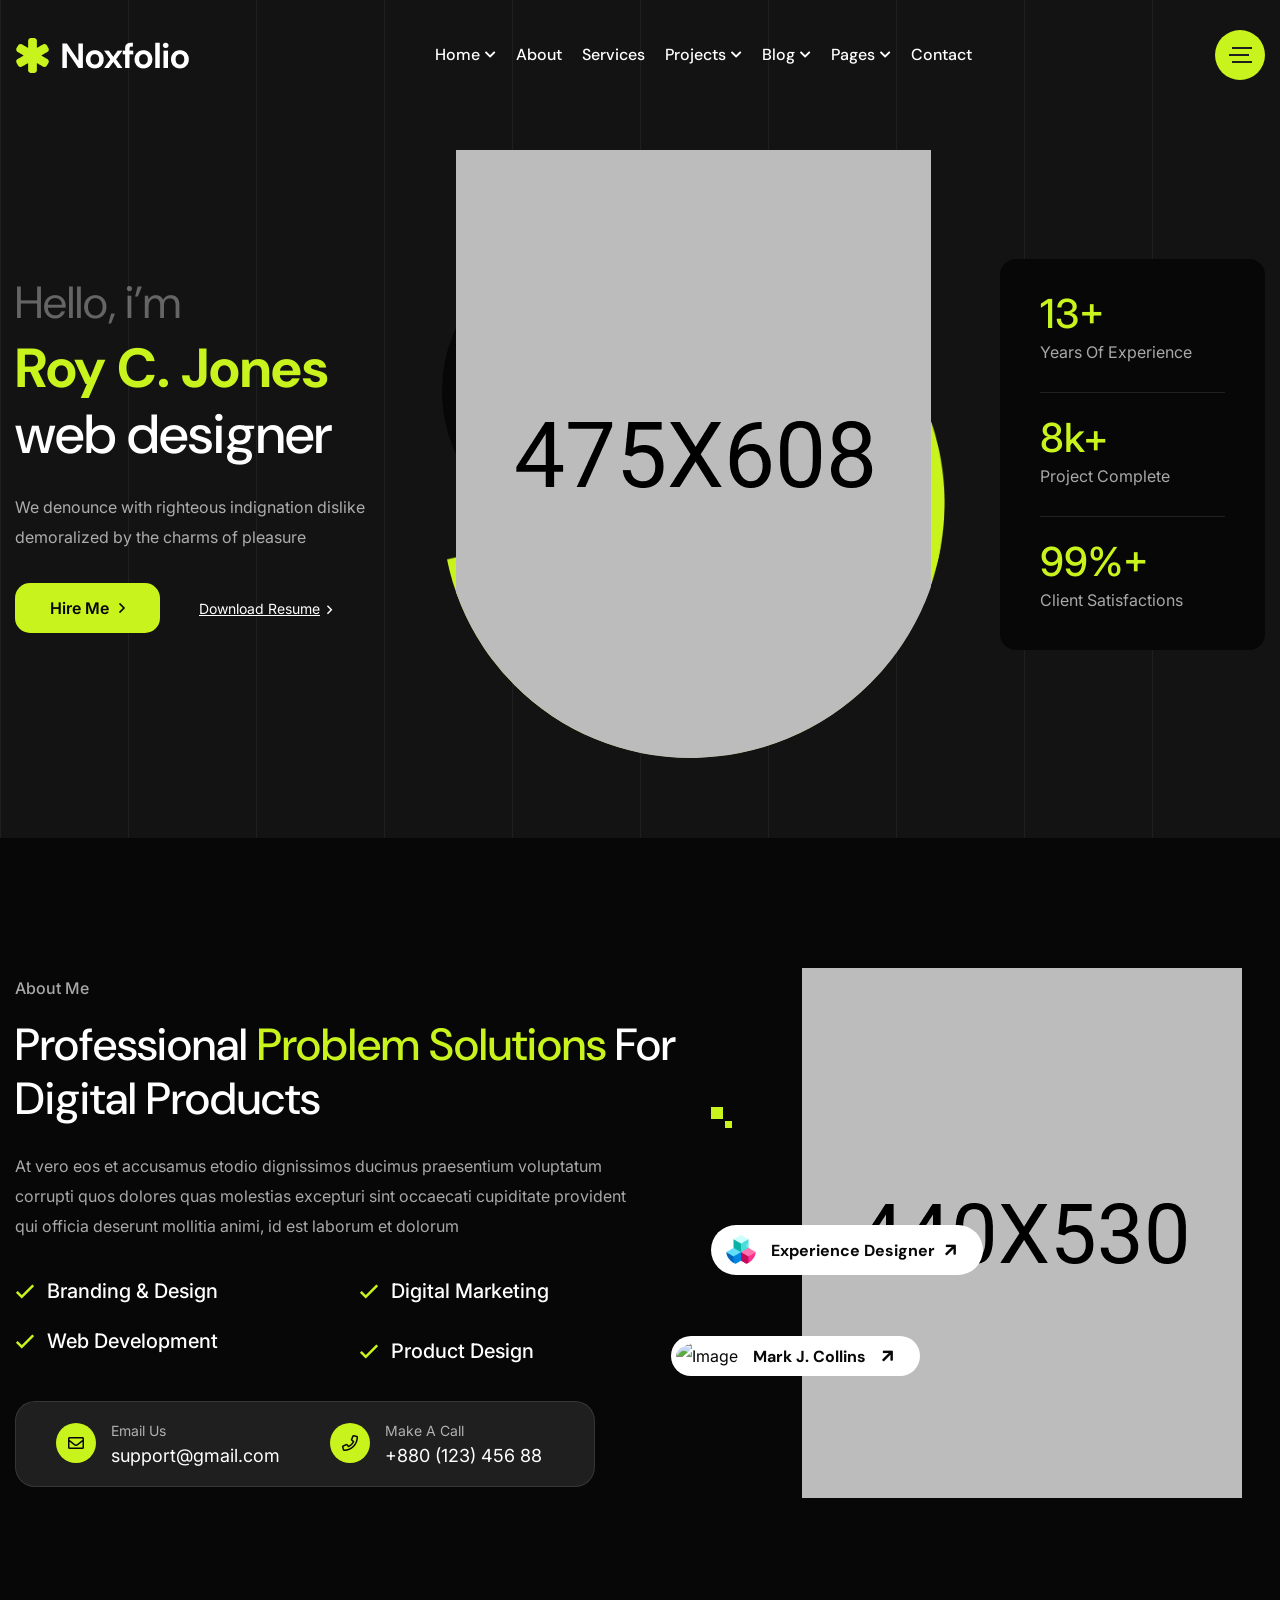
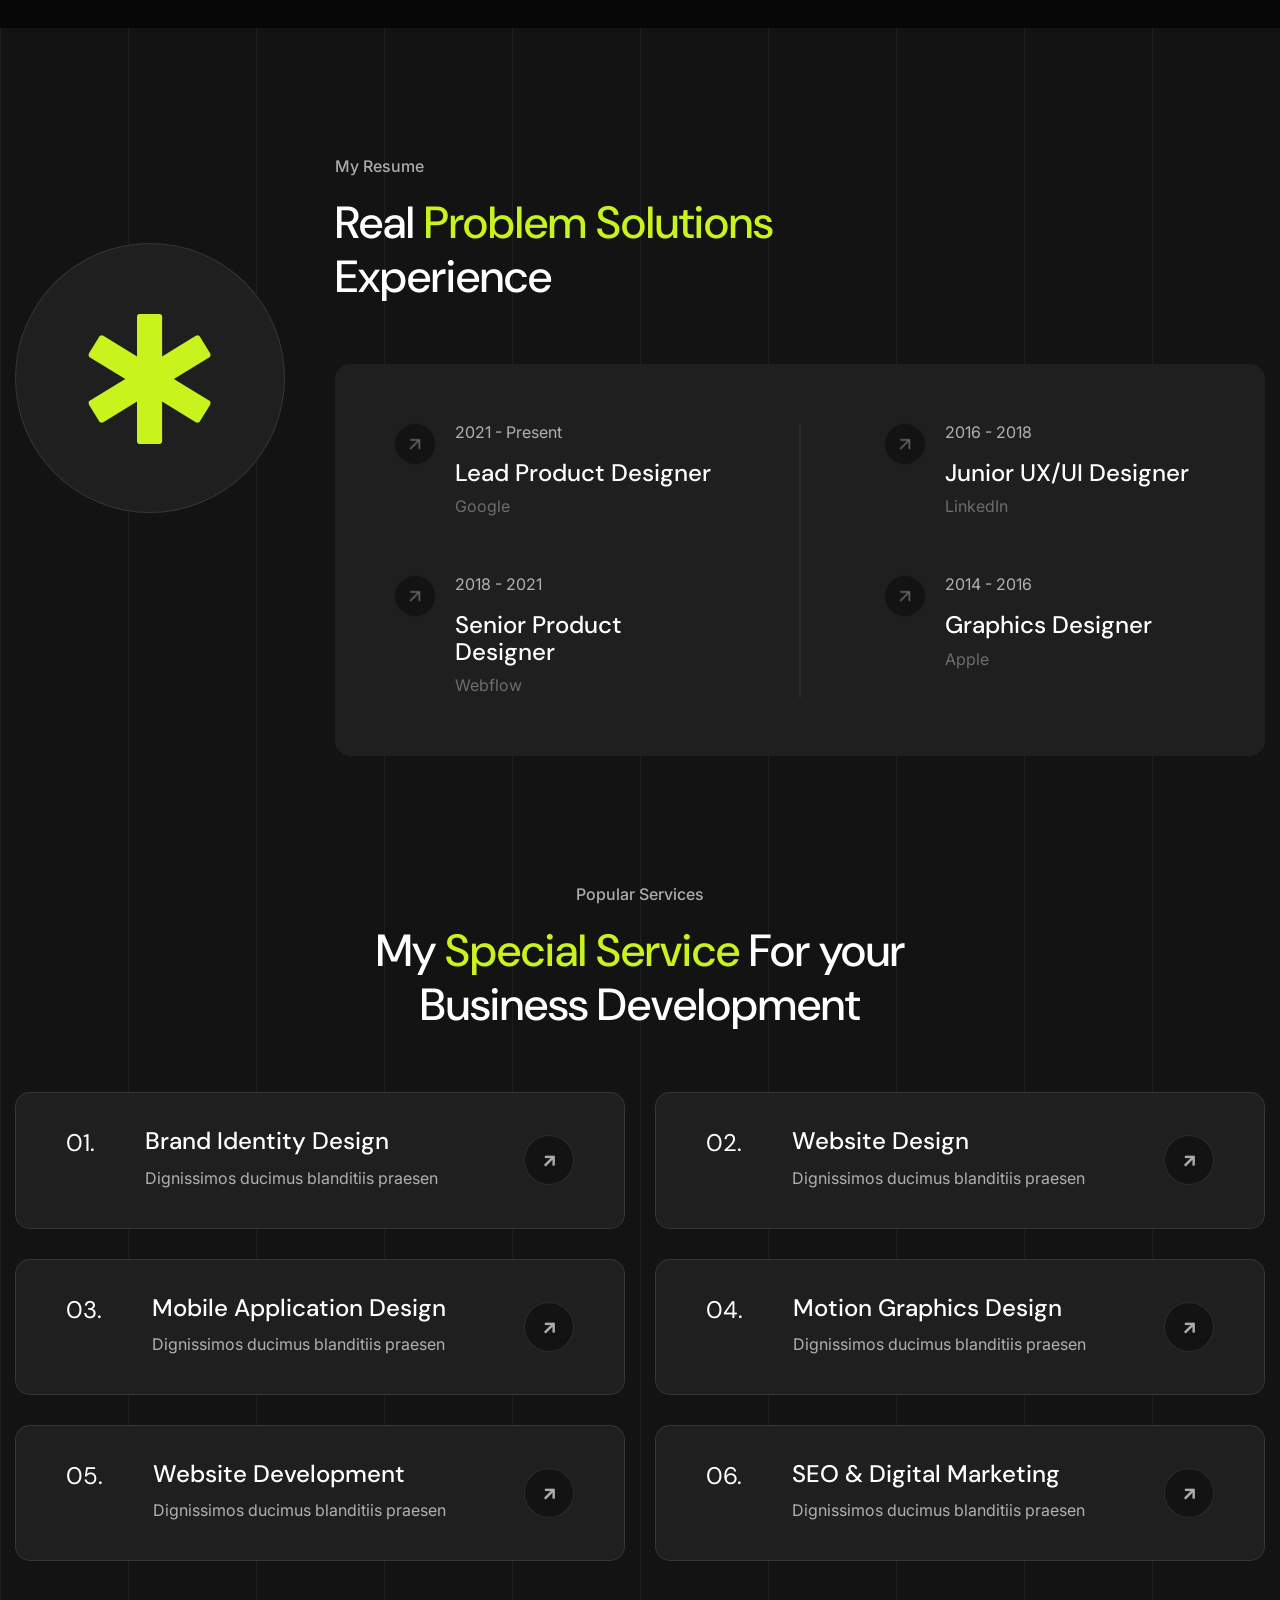
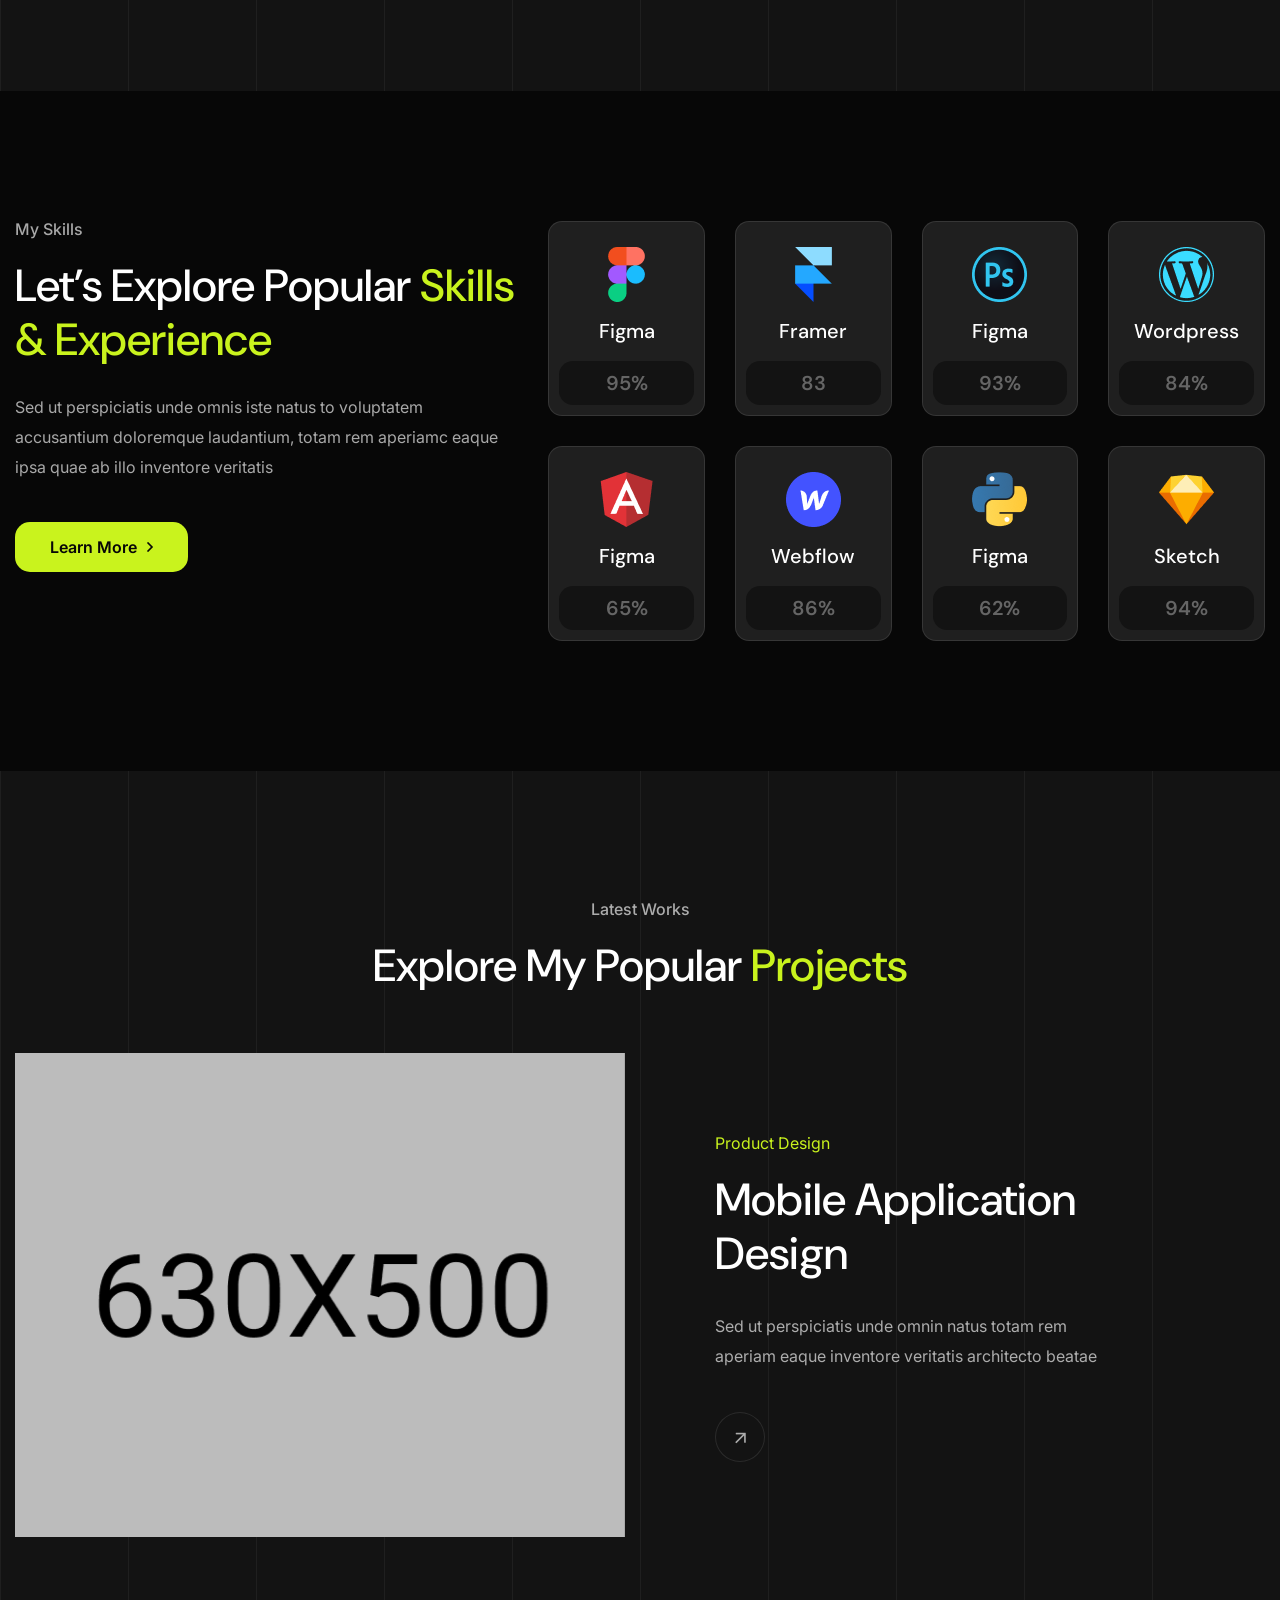
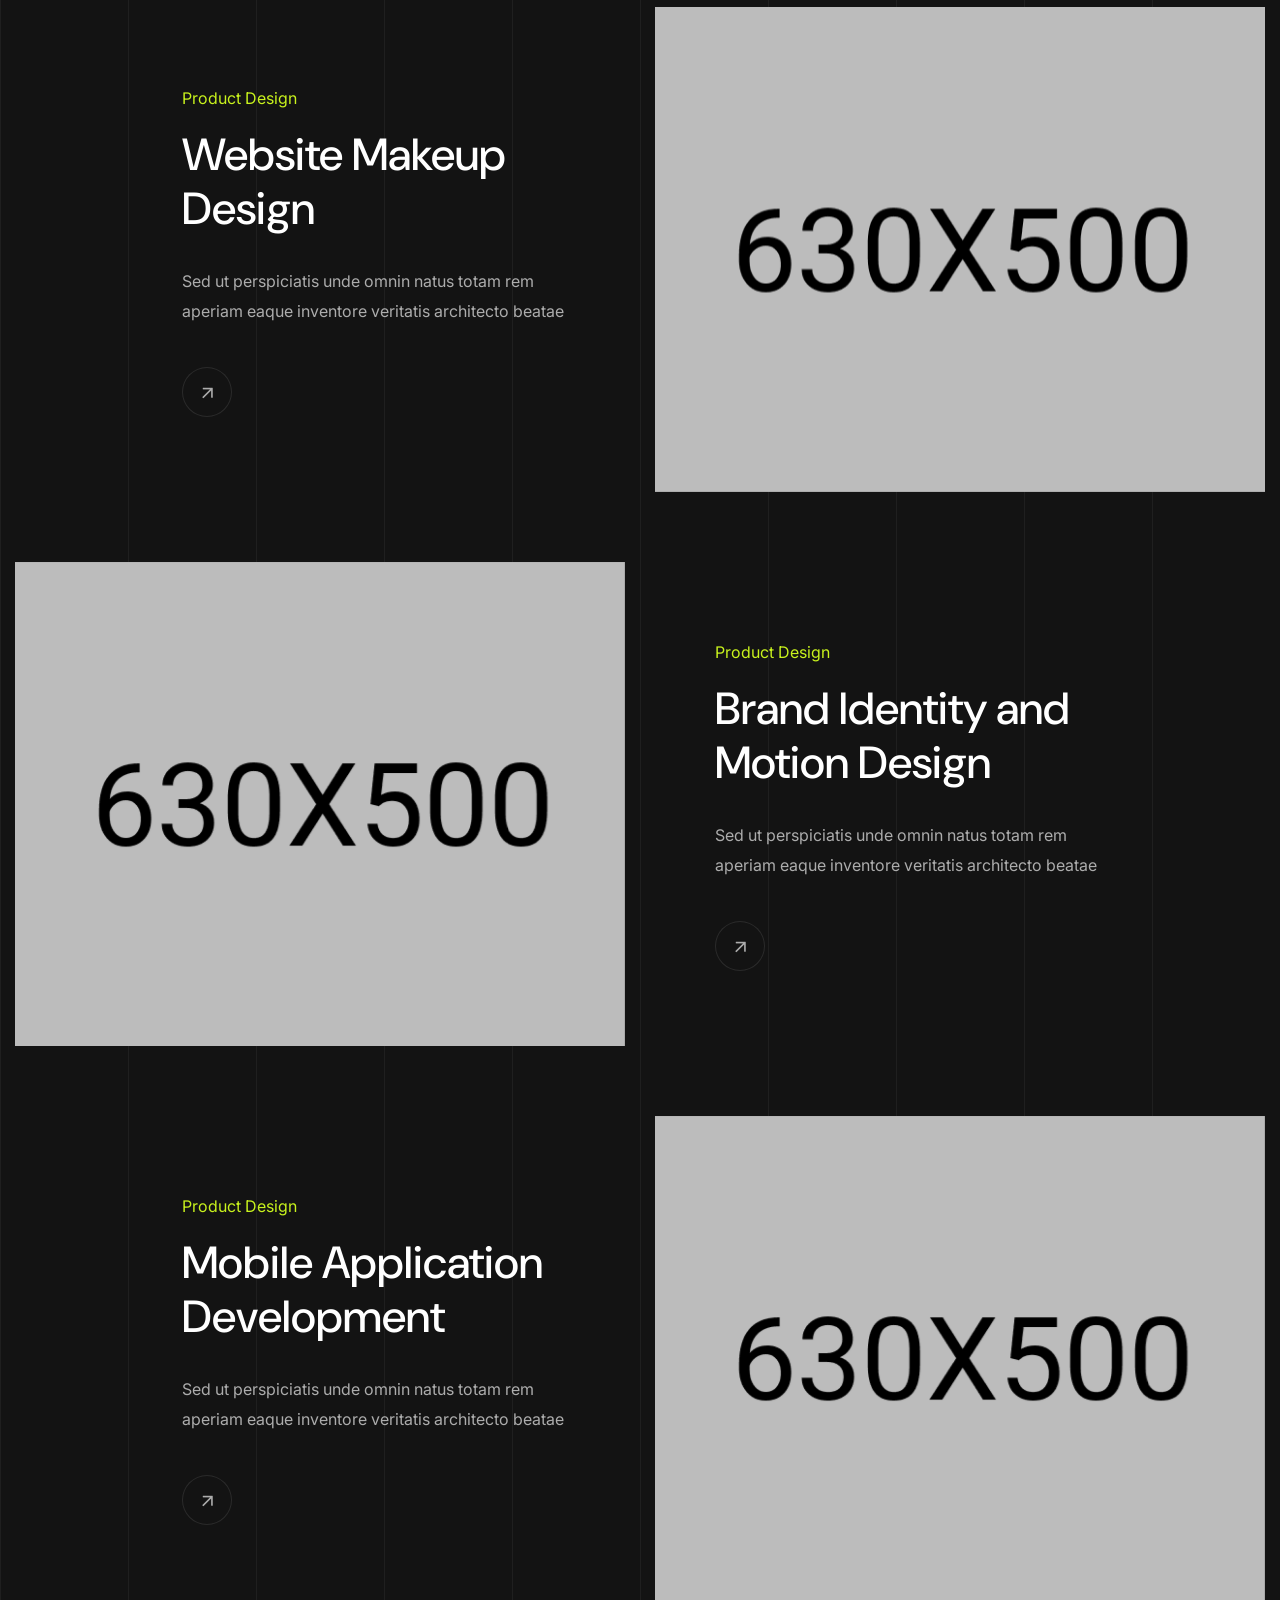
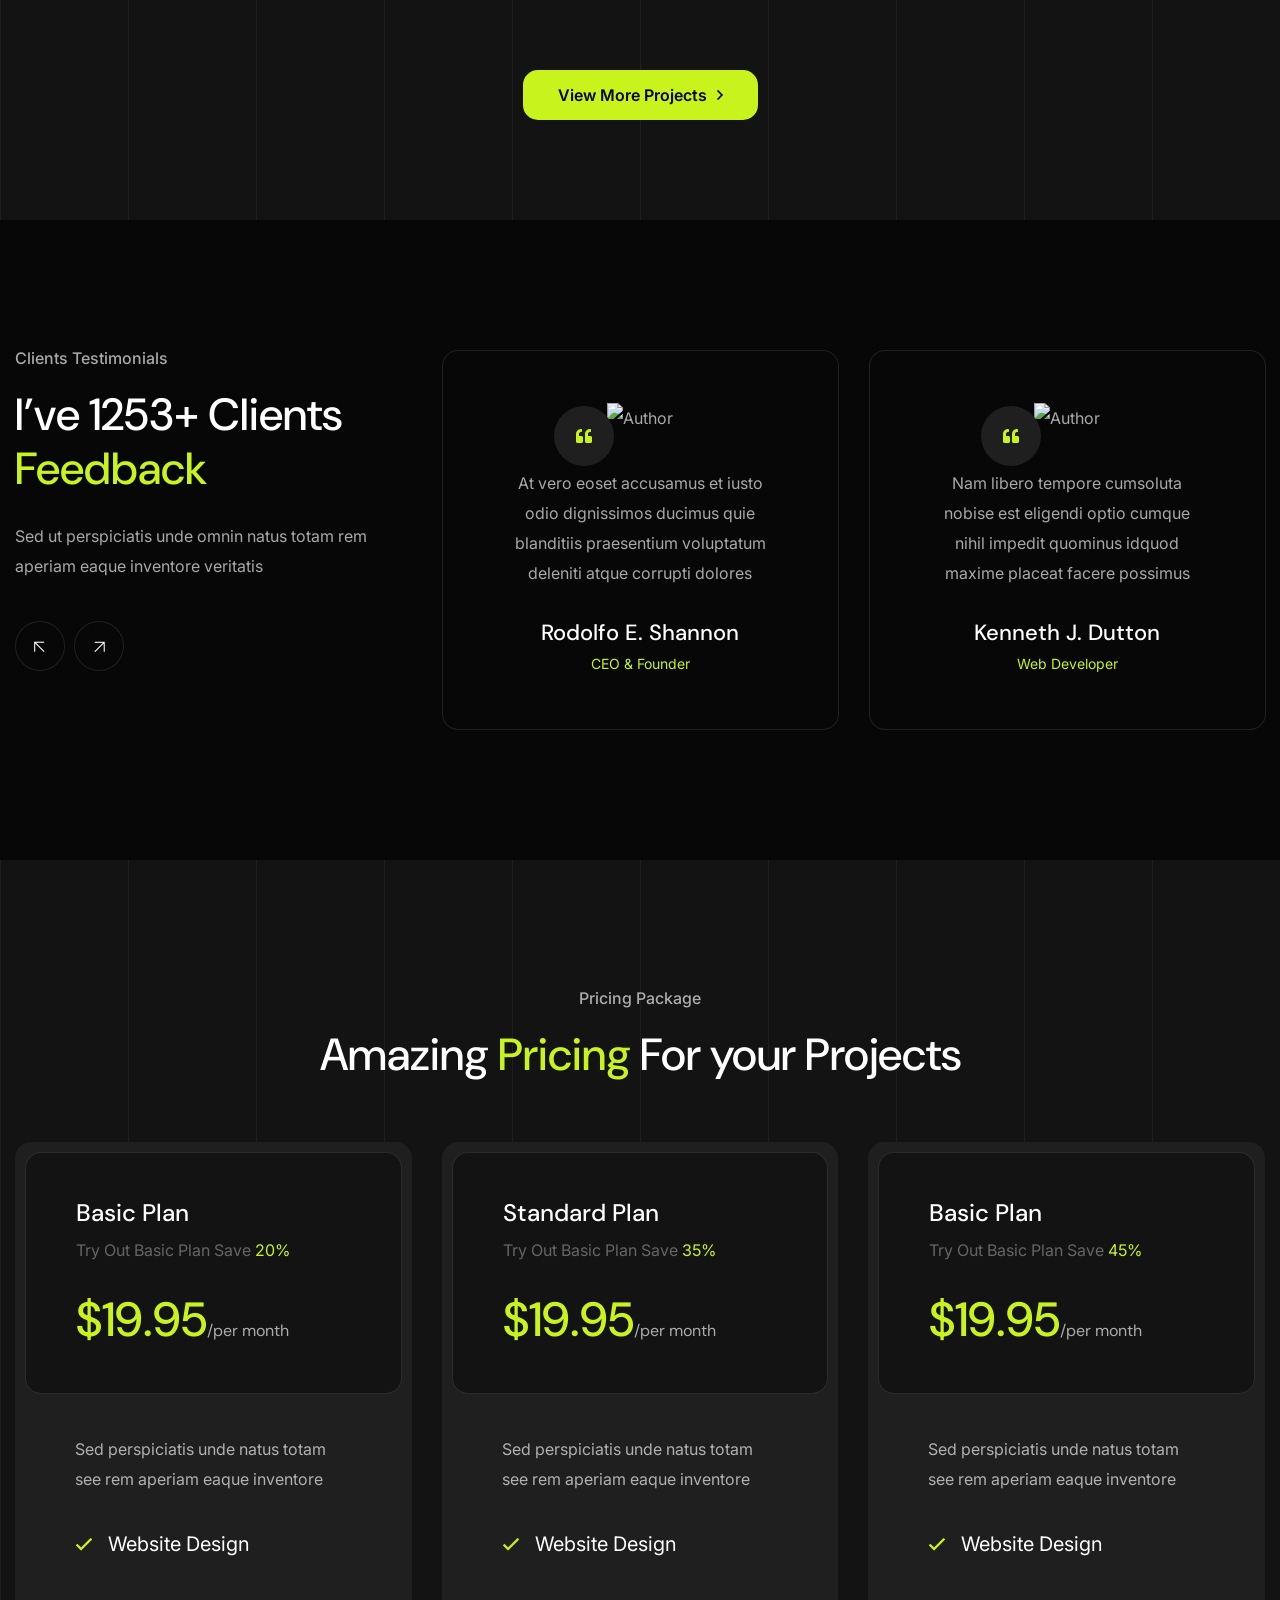
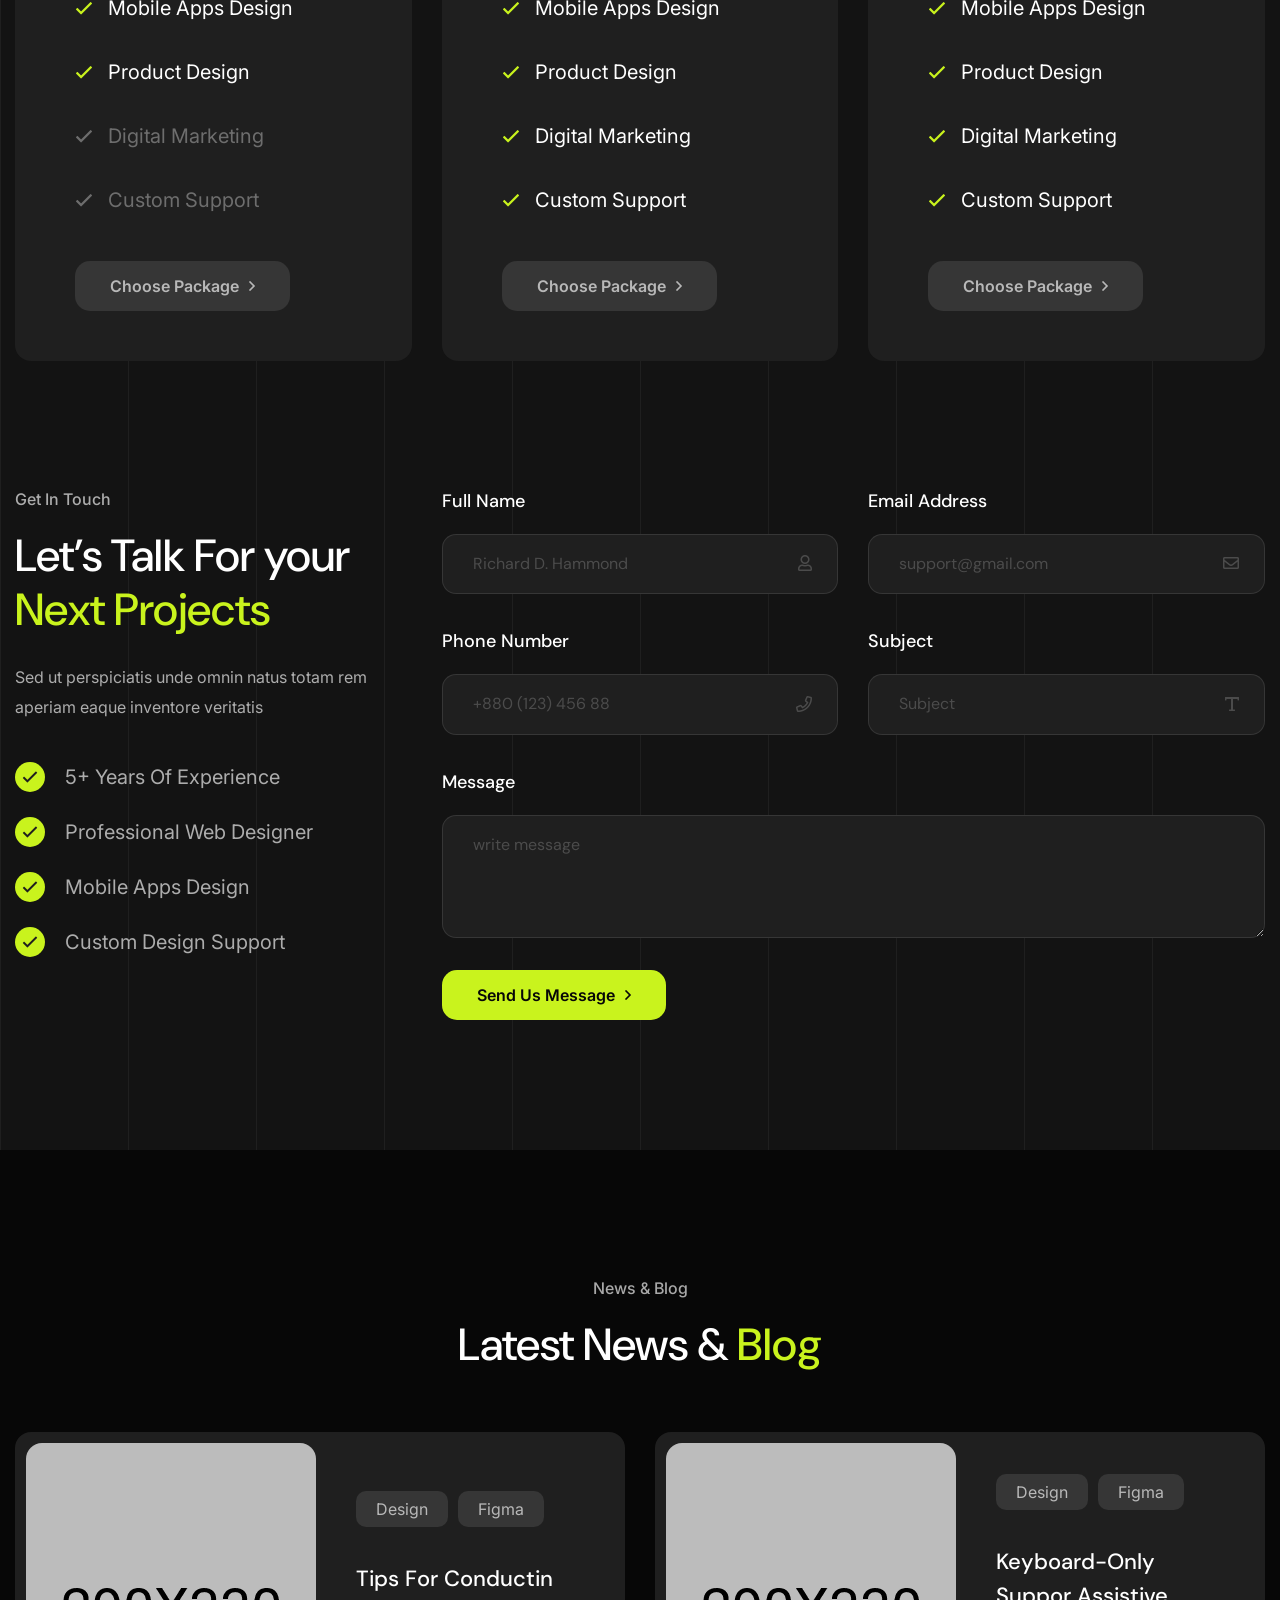
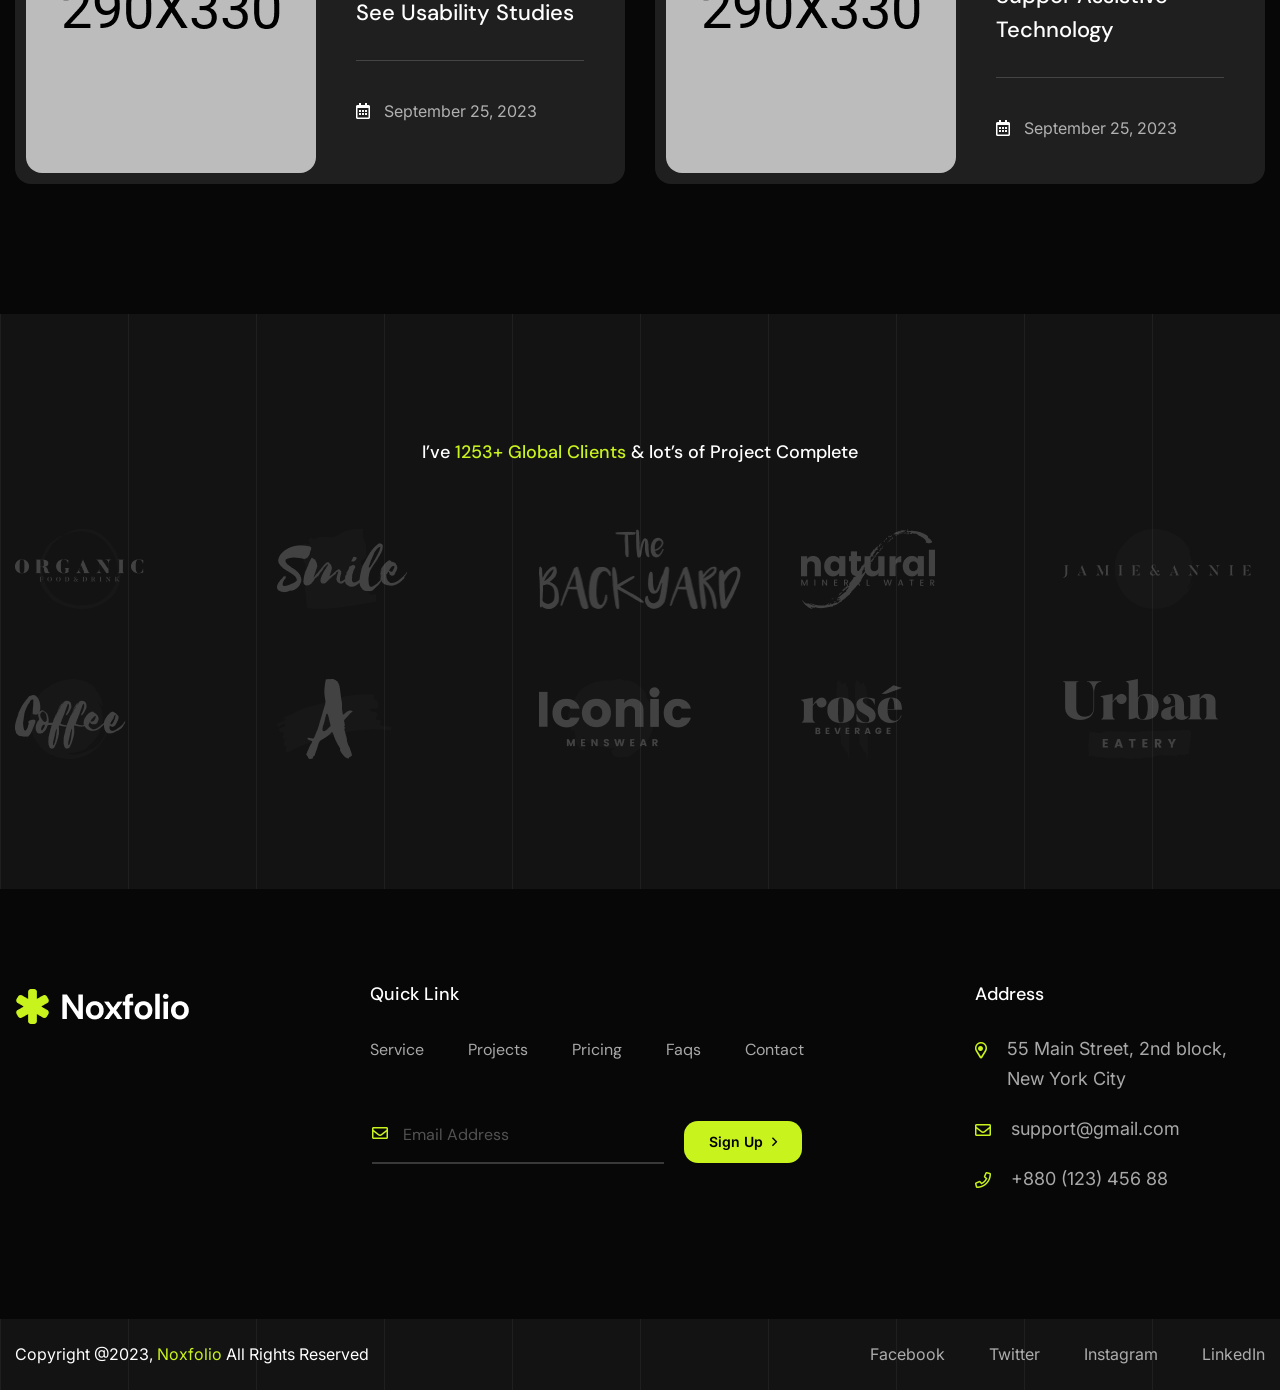
==== index.html @ fc3bed1d "first commit." ====
<!DOCTYPE html>
<html lang="zxx">
<head>
    <!-- Required meta tags -->
    <meta charset="utf-8">
    <meta name="description" content="">
    <meta http-equiv="X-UA-Compatible" content="IE=edge">
    <meta name="viewport" content="width=device-width, initial-scale=1, shrink-to-fit=no">

    <!-- Title -->
    <title>Noxfolio - Personal Portfolio Resume HTML Template || Home</title>
    <!-- Favicon Icon -->
    <link rel="shortcut icon" href="assets/images/favicon.png" type="image/x-icon">
    
    <!-- Flaticon -->
    <link rel="stylesheet" href="assets/css/flaticon.min.css">
    <!-- Font Awesome -->
    <link rel="stylesheet" href="assets/css/fontawesome-5.14.0.min.css">
    <!-- Bootstrap -->
    <link rel="stylesheet" href="assets/css/bootstrap.min.css">
    <!-- Magnific Popup -->
    <link rel="stylesheet" href="assets/css/magnific-popup.min.css">
    <!-- Nice Select -->
    <link rel="stylesheet" href="assets/css/nice-select.min.css">
    <!-- Animate -->
    <link rel="stylesheet" href="assets/css/animate.min.css">
    <!-- Slick -->
    <link rel="stylesheet" href="assets/css/slick.min.css">
    <!-- Main Style -->
    <link rel="stylesheet" href="assets/css/style.css">
    
</head>
<body class="home-one">
    <div class="page-wrapper">

        <!-- Preloader -->
        <div class="preloader"></div>

        <!-- main header -->
        <header class="main-header menu-absolute">
            <!--Header-Upper-->
            <div class="header-upper">
                <div class="container container-1620 clearfix">

                    <div class="header-inner rel d-flex align-items-center">
                        <div class="logo-outer">
                            <div class="logo"><a href="index.html"><img src="assets/images/logos/logo.png" alt="Logo" title="Logo"></a></div>
                        </div>

                        <div class="nav-outer clearfix mx-auto">
                            <!-- Main Menu -->
                            <nav class="main-menu navbar-expand-lg">
                                <div class="navbar-header">
                                   <div class="mobile-logo my-15">
                                       <a href="index.html">
                                            <img src="assets/images/logos/logo.png" alt="Logo" title="Logo">
                                       </a>
                                   </div>
                                   
                                    <!-- Toggle Button -->
                                    <button type="button" class="navbar-toggle me-4" data-bs-toggle="collapse" data-bs-target=".navbar-collapse">
                                        <span class="icon-bar"></span>
                                        <span class="icon-bar"></span>
                                        <span class="icon-bar"></span>
                                    </button>
                                </div>

                                <div class="navbar-collapse collapse clearfix">
                                    <ul class="navigation clearfix">
                                        <li class="dropdown"><a href="#">Home</a>
                                            <ul>
                                               <li class="dropdown"><a href="#">MultiPage</a>
                                                    <ul>
                                                        <li><a href="index.html">Home One</a></li>
                                                        <li><a href="index2.html">Home Two</a></li>
                                                    </ul>
                                                </li>
                                               <li class="dropdown"><a href="#">OnePage</a>
                                                    <ul>
                                                        <li><a href="indexonepage.html">Home One</a></li>
                                                        <li><a href="index2onepage.html">Home Two</a></li>
                                                    </ul>
                                                </li>
                                            </ul>
                                        </li>
                                        <li><a href="about.html">about</a></li>
                                        <li><a href="services.html">services</a></li>
                                        <li class="dropdown"><a href="#">projects</a>
                                            <ul>
                                                <li><a href="projects.html">project Grid</a></li>
                                                <li><a href="projects-masonry.html">projects masonry</a></li>
                                                <li><a href="project-details.html">projects details</a></li>
                                            </ul>
                                        </li>
                                        <li class="dropdown"><a href="#">blog</a>
                                            <ul>
                                                <li><a href="blog.html">blog standard</a></li>
                                                <li><a href="blog-details.html">blog details</a></li>
                                            </ul>
                                        </li>
                                        <li class="dropdown"><a href="#">pages</a>
                                            <ul>
                                                <li><a href="404.html">Error Page</a></li>
                                            </ul>
                                        </li>
                                        <li><a href="contact.html">Contact</a></li>
                                    </ul>
                                </div>

                            </nav>
                            <!-- Main Menu End-->
                        </div>
                        
                        <!-- Menu Button -->
                        <div class="menu-btns">
                            <!-- menu sidbar -->
                            <div class="menu-sidebar">
                                <button>
                                    <img src="assets/images/shape/sidebar-tottler.svg" alt="Toggler">
                                </button>
                            </div>
                        </div>
                    </div>
                </div>
            </div>
            <!--End Header Upper-->
        </header>
       
       
        <!--Form Back Drop-->
        <div class="form-back-drop"></div>
        
        <!-- Hidden Sidebar -->
        <section class="hidden-bar">
            <div class="inner-box text-center">
                <div class="cross-icon"><span class="fa fa-times"></span></div>
                <div class="title">
                    <h4>Get Appointment</h4>
                </div>

                <!--Appointment Form-->
                <div class="appointment-form">
                    <form method="post" action="contact.html">
                        <div class="form-group">
                            <input type="text" name="text" value="" placeholder="Name" required>
                        </div>
                        <div class="form-group">
                            <input type="email" name="email" value="" placeholder="Email Address" required>
                        </div>
                        <div class="form-group">
                            <textarea placeholder="Message" rows="5"></textarea>
                        </div>
                        <div class="form-group">
                            <button type="submit" class="theme-btn">Submit now</button>
                        </div>
                    </form>
                </div>

                <!--Social Icons-->
                <div class="social-style-one">
                    <a href="#"><i class="fab fa-twitter"></i></a>
                    <a href="#"><i class="fab fa-facebook-f"></i></a>
                    <a href="#"><i class="fab fa-instagram"></i></a>
                    <a href="#"><i class="fab fa-pinterest-p"></i></a>
                </div>
            </div>
        </section>
        <!--End Hidden Sidebar -->
       
        
        <!-- Hero Section Start -->
        <section class="main-hero-area pt-150 pb-80 rel z-1">
            <div class="container container-1620">
                <div class="row align-items-center">
                    <div class="col-lg-4 col-sm-7">
                        <div class="hero-content rmb-55 wow fadeInUp delay-0-2s">
                            <span class="h2">Hello, i’m </span>
                            <h1><b>Roy C. Jones</b> web designer</h1>
                            <p>We denounce with righteous indignation dislike demoralized by the charms of pleasure</p>
                            <div class="hero-btns">
                                <a href="contact.html" class="theme-btn">Hire Me <i class="far fa-angle-right"></i></a>
                                <a href="contact.html" class="read-more">Download Resume <i class="far fa-angle-right"></i></a>
                            </div>
                        </div>
                    </div>
                    <div class="col-lg-3 col-sm-5 order-lg-3">
                        <div class="hero-counter-wrap ms-lg-auto rmb-55 wow fadeInUp delay-0-4s">
                            <div class="counter-item counter-text-wrap">
                                <span class="count-text plus" data-speed="3000" data-stop="13">0</span>
                                <span class="counter-title">Years Of Experience</span>
                            </div>
                            <div class="counter-item counter-text-wrap">
                                <span class="count-text k-plus" data-speed="3000" data-stop="8">0</span>
                                <span class="counter-title">Project Complete</span>
                            </div>
                            <div class="counter-item counter-text-wrap">
                                <span class="count-text percent" data-speed="3000" data-stop="99">0</span>
                                <span class="counter-title">Client Satisfactions</span>
                            </div>
                        </div>
                    </div>
                    <div class="col-lg-5">
                        <div class="author-image-part wow fadeIn delay-0-3s">
                            <div class="bg-circle"></div>
                            <img src="assets/images/hero/me.png" alt="Author">
                            <div class="progress-shape">
                                <img src="assets/images/hero/progress-shape.png" alt="Progress">
                            </div>
                        </div>
                    </div>
                </div>
            </div>
            <div class="bg-lines">
               <span></span><span></span>
               <span></span><span></span>
               <span></span><span></span>
               <span></span><span></span>
               <span></span><span></span>
            </div>
        </section>
        <!-- Hero Section End -->
        
        
        <!-- About Area start -->
        <section class="about-area rel z-1">
            <div class="for-bgc-black py-130 rpy-100">
                <div class="container">
                    <div class="row gap-100 align-items-center">
                        <div class="col-lg-7">
                            <div class="about-content-part rel z-2 rmb-55">
                                <div class="section-title mb-35 wow fadeInUp delay-0-2s">
                                    <span class="sub-title mb-15">About Me</span>
                                    <h2>Professional <span>Problem Solutions</span> For Digital Products</h2>
                                    <p>At vero eos et accusamus etodio dignissimos ducimus praesentium voluptatum corrupti quos dolores quas molestias excepturi sint occaecati cupiditate provident qui officia deserunt mollitia animi, id est laborum et dolorum</p>
                                </div>
                                <ul class="list-style-one two-column wow fadeInUp delay-0-2s">
                                    <li>Branding & Design</li>
                                    <li>Digital Marketing</li>
                                    <li>Web Development</li>
                                    <li>Product Design</li>
                                </ul>
                                <div class="about-info-box mt-25 wow fadeInUp delay-0-2s">
                                    <div class="info-box-item">
                                        <i class="far fa-envelope"></i>
                                        <div class="content">
                                            <span>Email Us</span><br>
                                            <a href="mailto:support@gmail.com">support@gmail.com</a>
                                        </div>
                                    </div>
                                    <div class="info-box-item">
                                        <i class="far fa-phone"></i>
                                        <div class="content">
                                            <span>Make A Call</span><br>
                                            <a href="callto:+000(123)45688">+880 (123) 456 88</a>
                                        </div>
                                    </div>
                                </div>
                            </div>
                        </div>
                        <div class="col-lg-5">
                            <div class="about-image-part wow fadeInUp delay-0-3s">
                                <img src="assets/images/about/about.jpg" alt="About Me">
                                <div class="about-btn btn-one wow fadeInRight delay-0-4s">
                                    <img src="assets/images/about/btn-image1.png" alt="Image">
                                    <h6>Experience Designer</h6>
                                    <i class="fas fa-arrow-right"></i>
                                </div>
                                <div class="about-btn btn-two wow fadeInRight delay-0-5s">
                                    <img src="assets/images/about/btn-image2.png" alt="Image">
                                    <h6>Mark J. Collins</h6>
                                    <i class="fas fa-arrow-right"></i>
                                </div>
                                <div class="dot-shape">
                                    <img src="assets/images/shape/about-dot.png" alt="Shape">
                                </div>
                            </div>
                        </div>
                    </div>
                </div>
            </div>
            <div class="bg-lines">
               <span></span><span></span>
               <span></span><span></span>
               <span></span><span></span>
               <span></span><span></span>
               <span></span><span></span>
            </div>
        </section>
        <!-- About Area end -->
        
        
        <!-- Resume Area start -->
        <section class="resume-area pt-130 rpt-100 rel z-1">
            <div class="container">
                <div class="row">
                    <div class="col-lg-3">
                        <div class="big-icon mt-85 rmt-0 rmb-55 wow fadeInUp delay-0-2s">
                            <i class="flaticon-asterisk-1"></i>
                        </div>
                    </div>
                    <div class="col-lg-9">
                        <div class="row">
                            <div class="col-xl-8 col-lg-9">
                                <div class="section-title mb-60 wow fadeInUp delay-0-2s">
                                    <span class="sub-title mb-15">My Resume</span>
                                    <h2>Real <span>Problem Solutions</span> Experience</h2>
                                </div>
                            </div>
                        </div>
                        <div class="resume-items-wrap">
                            <div class="row justify-content-between">
                                <div class="col-xl-5 col-md-6">
                                    <div class="resume-item wow fadeInUp delay-0-3s">
                                        <div class="icon">
                                            <i class="far fa-arrow-right"></i>
                                        </div>
                                        <div class="content">
                                            <span class="years">2021 - Present</span>
                                            <h4>Lead Product Designer</h4>
                                            <span class="company">Google</span>
                                        </div>
                                    </div>
                                </div>
                                <div class="col-xl-5 col-md-6">
                                    <div class="resume-item wow fadeInUp delay-0-4s">
                                        <div class="icon">
                                            <i class="far fa-arrow-right"></i>
                                        </div>
                                        <div class="content">
                                            <span class="years">2016 - 2018</span>
                                            <h4>Junior UX/UI Designer</h4>
                                            <span class="company">LinkedIn</span>
                                        </div>
                                    </div>
                                </div>
                                <div class="col-xl-5 col-md-6">
                                    <div class="resume-item wow fadeInUp delay-0-2s">
                                        <div class="icon">
                                            <i class="far fa-arrow-right"></i>
                                        </div>
                                        <div class="content">
                                            <span class="years">2018 - 2021</span>
                                            <h4>Senior Product Designer</h4>
                                            <span class="company">Webflow</span>
                                        </div>
                                    </div>
                                </div>
                                <div class="col-xl-5 col-md-6">
                                    <div class="resume-item wow fadeInUp delay-0-4s">
                                        <div class="icon">
                                            <i class="far fa-arrow-right"></i>
                                        </div>
                                        <div class="content">
                                            <span class="years">2014 - 2016</span>
                                            <h4>Graphics Designer</h4>
                                            <span class="company">Apple</span>
                                        </div>
                                    </div>
                                </div>
                            </div>
                        </div>
                    </div>
                </div>
            </div>
            <div class="bg-lines">
               <span></span><span></span>
               <span></span><span></span>
               <span></span><span></span>
               <span></span><span></span>
               <span></span><span></span>
            </div>
        </section>
        <!-- Resume Area end -->
        
        
        <!-- Services Area start -->
        <section class="services-area pt-130 rpt-100 pb-100 rpb-70 rel z-1">
            <div class="container">
                <div class="row justify-content-center">
                    <div class="col-xl-6 col-lg-8">
                        <div class="section-title text-center mb-60 wow fadeInUp delay-0-2s">
                            <span class="sub-title mb-15">Popular Services</span>
                            <h2>My <span>Special Service</span> For your Business Development</h2>
                        </div>
                    </div>
                </div>
                <div class="row">
                    <div class="col-lg-6">
                        <div class="service-item wow fadeInUp delay-0-2s">
                            <div class="number">01.</div>
                            <div class="content">
                                <h4>Brand Identity Design</h4>
                                <p>Dignissimos ducimus blanditiis praesen</p>
                            </div>
                            <a href="service-details.html" class="details-btn"><i class="fas fa-arrow-right"></i></a>
                        </div>
                    </div>
                    <div class="col-lg-6">
                        <div class="service-item wow fadeInUp delay-0-4s">
                            <div class="number">02.</div>
                            <div class="content">
                                <h4>Website Design</h4>
                                <p>Dignissimos ducimus blanditiis praesen</p>
                            </div>
                            <a href="service-details.html" class="details-btn"><i class="fas fa-arrow-right"></i></a>
                        </div>
                    </div>
                    <div class="col-lg-6">
                        <div class="service-item wow fadeInUp delay-0-2s">
                            <div class="number">03.</div>
                            <div class="content">
                                <h4>Mobile Application Design</h4>
                                <p>Dignissimos ducimus blanditiis praesen</p>
                            </div>
                            <a href="service-details.html" class="details-btn"><i class="fas fa-arrow-right"></i></a>
                        </div>
                    </div>
                    <div class="col-lg-6">
                        <div class="service-item wow fadeInUp delay-0-4s">
                            <div class="number">04.</div>
                            <div class="content">
                                <h4>Motion Graphics Design</h4>
                                <p>Dignissimos ducimus blanditiis praesen</p>
                            </div>
                            <a href="service-details.html" class="details-btn"><i class="fas fa-arrow-right"></i></a>
                        </div>
                    </div>
                    <div class="col-lg-6">
                        <div class="service-item wow fadeInUp delay-0-2s">
                            <div class="number">05.</div>
                            <div class="content">
                                <h4>Website Development</h4>
                                <p>Dignissimos ducimus blanditiis praesen</p>
                            </div>
                            <a href="service-details.html" class="details-btn"><i class="fas fa-arrow-right"></i></a>
                        </div>
                    </div>
                    <div class="col-lg-6">
                        <div class="service-item wow fadeInUp delay-0-4s">
                            <div class="number">06.</div>
                            <div class="content">
                                <h4>SEO & Digital Marketing</h4>
                                <p>Dignissimos ducimus blanditiis praesen</p>
                            </div>
                            <a href="service-details.html" class="details-btn"><i class="fas fa-arrow-right"></i></a>
                        </div>
                    </div>
                </div>
            </div>
            <div class="bg-lines">
               <span></span><span></span>
               <span></span><span></span>
               <span></span><span></span>
               <span></span><span></span>
               <span></span><span></span>
            </div>
        </section>
        <!-- Services Area end -->
        
        
        <!-- Skill Area start -->
        <section class="skill-area rel z-1">
            <div class="for-bgc-black pt-130 rpt-100 pb-100 rpb-70">
                <div class="container">
                    <div class="row gap-100">
                        <div class="col-lg-5">
                            <div class="skill-content-part rel z-2 rmb-55 wow fadeInUp delay-0-2s">
                                <div class="section-title mb-40">
                                    <span class="sub-title mb-15">My Skills</span>
                                    <h2>Let’s Explore Popular <span>Skills & Experience</span></h2>
                                    <p>Sed ut perspiciatis unde omnis iste natus to voluptatem accusantium doloremque laudantium, totam rem aperiamc eaque ipsa quae ab illo inventore veritatis</p>
                                </div>
                                <a href="about.html" class="theme-btn">Learn More <i class="far fa-angle-right"></i></a>
                            </div>
                        </div>
                        <div class="col-lg-7">
                            <div class="skill-items-wrap">
                                <div class="row">
                                    <div class="col-xl-3 col-lg-4 col-md-3 col-sm-4 col-6">
                                        <div class="skill-item wow fadeInUp delay-0-2s">
                                            <img src="assets/images/skills/skill1.png" alt="Skill">
                                            <h5>Figma</h5>
                                            <span class="percent">95%</span>
                                        </div>
                                    </div>
                                    <div class="col-xl-3 col-lg-4 col-md-3 col-sm-4 col-6">
                                        <div class="skill-item wow fadeInUp delay-0-3s">
                                            <img src="assets/images/skills/skill2.png" alt="Skill">
                                            <h5>Framer</h5>
                                            <span class="percent">83</span>
                                        </div>
                                    </div>
                                    <div class="col-xl-3 col-lg-4 col-md-3 col-sm-4 col-6">
                                        <div class="skill-item wow fadeInUp delay-0-4s">
                                            <img src="assets/images/skills/skill3.png" alt="Skill">
                                            <h5>Figma</h5>
                                            <span class="percent">93%</span>
                                        </div>
                                    </div>
                                    <div class="col-xl-3 col-lg-4 col-md-3 col-sm-4 col-6">
                                        <div class="skill-item wow fadeInUp delay-0-5s">
                                            <img src="assets/images/skills/skill4.png" alt="Skill">
                                            <h5>Wordpress</h5>
                                            <span class="percent">84%</span>
                                        </div>
                                    </div>
                                    <div class="col-xl-3 col-lg-4 col-md-3 col-sm-4 col-6">
                                        <div class="skill-item wow fadeInUp delay-0-2s">
                                            <img src="assets/images/skills/skill5.png" alt="Skill">
                                            <h5>Figma</h5>
                                            <span class="percent">65%</span>
                                        </div>
                                    </div>
                                    <div class="col-xl-3 col-lg-4 col-md-3 col-sm-4 col-6">
                                        <div class="skill-item wow fadeInUp delay-0-3s">
                                            <img src="assets/images/skills/skill6.png" alt="Skill">
                                            <h5>Webflow</h5>
                                            <span class="percent">86%</span>
                                        </div>
                                    </div>
                                    <div class="col-xl-3 col-lg-4 col-md-3 col-sm-4 col-6">
                                        <div class="skill-item wow fadeInUp delay-0-4s">
                                            <img src="assets/images/skills/skill7.png" alt="Skill">
                                            <h5>Figma</h5>
                                            <span class="percent">62%</span>
                                        </div>
                                    </div>
                                    <div class="col-xl-3 col-lg-4 col-md-3 col-sm-4 col-6">
                                        <div class="skill-item wow fadeInUp delay-0-5s">
                                            <img src="assets/images/skills/skill8.png" alt="Skill">
                                            <h5>Sketch</h5>
                                            <span class="percent">94%</span>
                                        </div>
                                    </div>
                                </div>
                            </div>
                        </div>
                    </div>
                </div>
            </div>
            <div class="bg-lines">
               <span></span><span></span>
               <span></span><span></span>
               <span></span><span></span>
               <span></span><span></span>
               <span></span><span></span>
            </div>
        </section>
        <!-- Skill Area end -->
        
        
        <!-- Projects Area start -->
        <section class="projects-area pt-130 rpt-100 pb-100 rpb-70 rel z-1">
            <div class="container">
                <div class="row justify-content-center">
                    <div class="col-xl-12">
                        <div class="section-title text-center mb-60 wow fadeInUp delay-0-2s">
                            <span class="sub-title mb-15">Latest Works</span>
                            <h2>Explore My Popular <span>Projects</span></h2>
                        </div>
                    </div>
                </div>
                <div class="row align-items-center pb-25">
                    <div class="col-lg-6">
                        <div class="project-image wow fadeInLeft delay-0-2s">
                            <img src="assets/images/projects/project1.jpg" alt="Project">
                        </div>
                    </div>
                    <div class="col-xl-5 col-lg-6">
                        <div class="project-content wow fadeInRight delay-0-2s">
                            <span class="sub-title">Product Design</span>
                            <h2><a href="project-details.html">Mobile Application Design</a></h2>
                            <p>Sed ut perspiciatis unde omnin natus totam rem aperiam eaque inventore veritatis architecto beatae</p>
                            <a href="project-details.html" class="details-btn"><i class="far fa-arrow-right"></i></a>
                        </div>
                    </div>
                </div>
                <div class="row align-items-center pb-25">
                    <div class="col-lg-6 order-lg-2">
                        <div class="project-image wow fadeInLeft delay-0-2s">
                            <img src="assets/images/projects/project2.jpg" alt="Project">
                        </div>
                    </div>
                    <div class="col-xl-5 col-lg-6 ms-auto">
                        <div class="project-content wow fadeInRight delay-0-2s">
                            <span class="sub-title">Product Design</span>
                            <h2><a href="project-details.html">Website Makeup Design</a></h2>
                            <p>Sed ut perspiciatis unde omnin natus totam rem aperiam eaque inventore veritatis architecto beatae</p>
                            <a href="project-details.html" class="details-btn"><i class="far fa-arrow-right"></i></a>
                        </div>
                    </div>
                </div>
                <div class="row align-items-center pb-25">
                    <div class="col-lg-6">
                        <div class="project-image wow fadeInLeft delay-0-2s">
                            <img src="assets/images/projects/project3.jpg" alt="Project">
                        </div>
                    </div>
                    <div class="col-xl-5 col-lg-6">
                        <div class="project-content wow fadeInRight delay-0-2s">
                            <span class="sub-title">Product Design</span>
                            <h2><a href="project-details.html">Brand Identity and Motion Design</a></h2>
                            <p>Sed ut perspiciatis unde omnin natus totam rem aperiam eaque inventore veritatis architecto beatae</p>
                            <a href="project-details.html" class="details-btn"><i class="far fa-arrow-right"></i></a>
                        </div>
                    </div>
                </div>
                <div class="row align-items-center pb-25">
                    <div class="col-lg-6 order-lg-2">
                        <div class="project-image wow fadeInLeft delay-0-2s">
                            <img src="assets/images/projects/project4.jpg" alt="Project">
                        </div>
                    </div>
                    <div class="col-xl-5 col-lg-6 ms-auto">
                        <div class="project-content wow fadeInRight delay-0-2s">
                            <span class="sub-title">Product Design</span>
                            <h2><a href="project-details.html">Mobile Application Development</a></h2>
                            <p>Sed ut perspiciatis unde omnin natus totam rem aperiam eaque inventore veritatis architecto beatae</p>
                            <a href="project-details.html" class="details-btn"><i class="far fa-arrow-right"></i></a>
                        </div>
                    </div>
                </div>
                <div class="project-btn text-center wow fadeInUp delay-0-2s">
                    <a href="projects.html" class="theme-btn">View More Projects <i class="far fa-angle-right"></i></a>
                </div>
            </div>
            <div class="bg-lines">
               <span></span><span></span>
               <span></span><span></span>
               <span></span><span></span>
               <span></span><span></span>
               <span></span><span></span>
            </div>
        </section>
        <!-- Projects Area end -->
        
        
        <!-- Testimonial Area start -->
        <section class="testimonials-area rel z-1">
            <div class="for-bgc-black py-130 rpy-100">
                <div class="container">
                    <div class="row gap-90">
                        <div class="col-lg-4">
                            <div class="testimonials-content-part rel z-2 rmb-55 wow fadeInUp delay-0-2s">
                                <div class="section-title mb-40">
                                    <span class="sub-title mb-15">Clients Testimonials</span>
                                    <h2>I’ve 1253+ Clients <span>Feedback</span></h2>
                                    <p>Sed ut perspiciatis unde omnin natus totam rem aperiam eaque inventore veritatis</p>
                                </div>
                                <div class="slider-arrows">
                                    <button class="testimonial-prev"><i class="fal fa-arrow-left"></i></button>
                                    <button class="testimonial-next"><i class="fal fa-arrow-right"></i></button>
                                </div>
                            </div>
                        </div>
                        <div class="col-lg-8">
                            <div class="testimonials-wrap">
                                <div class="testimonial-item wow fadeInUp delay-0-3s">
                                    <div class="author">
                                        <img src="assets/images/testimonials/author1.png" alt="Author">
                                    </div>
                                    <div class="text">At vero eoset accusamus et iusto odio dignissimos ducimus quie blanditiis praesentium voluptatum deleniti atque corrupti dolores</div>
                                    <div class="testi-des">
                                        <h5>Rodolfo E. Shannon</h5>
                                        <span>CEO & Founder</span>
                                    </div>
                                </div>
                                <div class="testimonial-item wow fadeInUp delay-0-4s">
                                    <div class="author">
                                        <img src="assets/images/testimonials/author2.png" alt="Author">
                                    </div>
                                    <div class="text">Nam libero tempore cumsoluta nobise est eligendi optio cumque nihil impedit quominus idquod maxime placeat facere possimus</div>
                                    <div class="testi-des">
                                        <h5>Kenneth J. Dutton</h5>
                                        <span>Web Developer</span>
                                    </div>
                                </div>
                                <div class="testimonial-item wow fadeInUp delay-0-2s">
                                    <div class="author">
                                        <img src="assets/images/testimonials/author1.png" alt="Author">
                                    </div>
                                    <div class="text">At vero eoset accusamus et iusto odio dignissimos ducimus quie blanditiis praesentium voluptatum deleniti atque corrupti dolores</div>
                                    <div class="testi-des">
                                        <h5>Rodolfo E. Shannon</h5>
                                        <span>CEO & Founder</span>
                                    </div>
                                </div>
                                <div class="testimonial-item wow fadeInUp delay-0-2s">
                                    <div class="author">
                                        <img src="assets/images/testimonials/author2.png" alt="Author">
                                    </div>
                                    <div class="text">Nam libero tempore cumsoluta nobise est eligendi optio cumque nihil impedit quominus idquod maxime placeat facere possimus</div>
                                    <div class="testi-des">
                                        <h5>Kenneth J. Dutton</h5>
                                        <span>Web Developer</span>
                                    </div>
                                </div>
                            </div>
                        </div>
                    </div>
                </div>
            </div>
            <div class="bg-lines">
               <span></span><span></span>
               <span></span><span></span>
               <span></span><span></span>
               <span></span><span></span>
               <span></span><span></span>
            </div>
        </section>
        <!-- Testimonial Area end -->
        
        
        <!-- Pricing Area start -->
        <section class="pricing-area pt-130 rpt-100 rel z-1">
            <div class="container">
                <div class="row justify-content-center">
                    <div class="col-xl-12">
                        <div class="section-title text-center mb-60 wow fadeInUp delay-0-2s">
                            <span class="sub-title mb-15">Pricing Package</span>
                            <h2>Amazing <span>Pricing</span> For your Projects</h2>
                        </div>
                    </div>
                </div>
                <div class="row justify-content-center">
                    <div class="col-lg-4 col-md-6">
                        <div class="pricing-item wow fadeInUp delay-0-2s">
                            <div class="pricing-header">
                                <h4 class="title">Basic Plan</h4>
                                <p class="save-percent">Try Out Basic Plan Save <span>20%</span></p>
                                <span class="price">19.95</span>
                            </div>
                            <div class="pricing-details">
                                <p>Sed perspiciatis unde natus totam see rem aperiam eaque inventore</p>
                                <ul>
                                    <li>Website Design</li>
                                    <li>Mobile Apps Design</li>
                                    <li>Product Design</li>
                                    <li class="unable">Digital Marketing</li>
                                    <li class="unable">Custom Support</li>
                                </ul>
                                <a href="contact.html" class="theme-btn">Choose Package <i class="far fa-angle-right"></i></a>
                            </div>
                        </div>
                    </div>
                    <div class="col-lg-4 col-md-6">
                        <div class="pricing-item wow fadeInUp delay-0-4s">
                            <div class="pricing-header">
                                <h4 class="title">Standard Plan</h4>
                                <p class="save-percent">Try Out Basic Plan Save <span>35%</span></p>
                                <span class="price">19.95</span>
                            </div>
                            <div class="pricing-details">
                                <p>Sed perspiciatis unde natus totam see rem aperiam eaque inventore</p>
                                <ul>
                                    <li>Website Design</li>
                                    <li>Mobile Apps Design</li>
                                    <li>Product Design</li>
                                    <li>Digital Marketing</li>
                                    <li>Custom Support</li>
                                </ul>
                                <a href="contact.html" class="theme-btn">Choose Package <i class="far fa-angle-right"></i></a>
                            </div>
                        </div>
                    </div>
                    <div class="col-lg-4 col-md-6">
                        <div class="pricing-item wow fadeInUp delay-0-6s">
                            <div class="pricing-header">
                                <h4 class="title">Basic Plan</h4>
                                <p class="save-percent">Try Out Basic Plan Save <span>45%</span></p>
                                <span class="price">19.95</span>
                            </div>
                            <div class="pricing-details">
                                <p>Sed perspiciatis unde natus totam see rem aperiam eaque inventore</p>
                                <ul>
                                    <li>Website Design</li>
                                    <li>Mobile Apps Design</li>
                                    <li>Product Design</li>
                                    <li>Digital Marketing</li>
                                    <li>Custom Support</li>
                                </ul>
                                <a href="contact.html" class="theme-btn">Choose Package <i class="far fa-angle-right"></i></a>
                            </div>
                        </div>
                    </div>
                </div>
            </div>
            <div class="bg-lines">
               <span></span><span></span>
               <span></span><span></span>
               <span></span><span></span>
               <span></span><span></span>
               <span></span><span></span>
            </div>
        </section>
        <!-- Pricing Area end -->
        
        
        <!-- Contact Area start -->
        <section class="contact-area pt-95 pb-130 rpt-70 rpb-100 rel z-1">
            <div class="container">
                <div class="row">
                    <div class="col-lg-4">
                        <div class="contact-content-part pt-5 rpt-0 rmb-55 wow fadeInUp delay-0-2s">
                            <div class="section-title mb-40">
                                <span class="sub-title mb-15">Get In Touch</span>
                                <h2>Let’s Talk For your <span>Next Projects</span></h2>
                                <p>Sed ut perspiciatis unde omnin natus totam rem aperiam eaque inventore veritatis</p>
                            </div>
                            <ul class="list-style-two">
                                <li>5+ Years Of Experience</li>
                                <li>Professional Web Designer</li>
                                <li>Mobile Apps Design</li>
                                <li>Custom Design Support</li>
                            </ul>
                        </div>
                    </div>
                    <div class="col-lg-8">
                        <div class="contact-form contact-form-wrap form-style-one wow fadeInUp delay-0-4s">
                            <form id="contactForm" class="contactForm" name="contactForm" action="assets/php/form-process.php" method="post">
                                <div class="row">
                                    <div class="col-md-6">
                                        <div class="form-group">
                                            <label for="name">Full Name</label>
                                            <input type="text" id="name" name="name" class="form-control" value="" placeholder="Richard D. Hammond" required data-error="Please enter your Name">
                                            <label for="name" class="for-icon"><i class="far fa-user"></i></label>
                                            <div class="help-block with-errors"></div>
                                        </div>
                                    </div>
                                    <div class="col-md-6">
                                        <div class="form-group">
                                            <label for="email">Email Address</label>
                                            <input type="email" id="email" name="email" class="form-control" value="" placeholder="support@gmail.com" required data-error="Please enter your Email">
                                            <label for="email" class="for-icon"><i class="far fa-envelope"></i></label>
                                            <div class="help-block with-errors"></div>
                                        </div>
                                    </div>
                                    <div class="col-md-6">
                                        <div class="form-group">
                                            <label for="phone_number">Phone Number</label>
                                            <input type="text" id="phone_number" name="phone_number" class="form-control" value="" placeholder="+880 (123) 456 88" required data-error="Please enter your Phone Number">
                                            <label for="phone_number" class="for-icon"><i class="far fa-phone"></i></label>
                                            <div class="help-block with-errors"></div>
                                        </div>
                                    </div>
                                    <div class="col-md-6">
                                        <div class="form-group">
                                            <label for="subject">Subject</label>
                                            <input type="text" id="subject" name="subject" class="form-control" value="" placeholder="Subject" required data-error="Please enter your Subject">
                                            <label for="subject" class="for-icon"><i class="far fa-text"></i></label>
                                            <div class="help-block with-errors"></div>
                                        </div>
                                    </div>
                                    <div class="col-md-12">
                                        <div class="form-group">
                                            <label for="message">Message</label>
                                            <textarea name="message" id="message" class="form-control" rows="4" placeholder="write message" required data-error="Please enter your Message"></textarea>
                                            <div class="help-block with-errors"></div>
                                        </div>
                                    </div>
                                    <div class="col-md-12">
                                        <div class="form-group mb-0">
                                            <button type="submit" class="theme-btn">Send Us Message <i class="far fa-angle-right"></i></button>
                                            <div id="msgSubmit" class="hidden"></div>
                                        </div>
                                    </div>
                                </div>
                            </form>
                        </div>
                    </div>
                </div>
            </div>
            <div class="bg-lines">
               <span></span><span></span>
               <span></span><span></span>
               <span></span><span></span>
               <span></span><span></span>
               <span></span><span></span>
            </div>
        </section>
        <!-- Contact Area end -->
        
        
        <!-- Blog Area start -->
        <section class="blog-area rel z-1">
            <div class="for-bgc-black pt-130 pb-100 rpt-100 rpb-70">
                <div class="container">
                    <div class="row justify-content-center">
                        <div class="col-xl-12">
                            <div class="section-title text-center mb-60 wow fadeInUp delay-0-2s">
                                <span class="sub-title mb-15">News & Blog</span>
                                <h2>Latest News & <span>Blog</span></h2>
                            </div>
                        </div>
                    </div>
                    <div class="row">
                        <div class="col-lg-6">
                            <div class="blog-item wow fadeInUp delay-0-2s">
                                <div class="image">
                                    <img src="assets/images/blog/blog1.png" alt="Blog">
                                </div>
                                <div class="content">
                                    <div class="blog-meta mb-35">
                                        <a class="tag" href="blog.html">Design</a>
                                        <a class="tag" href="blog.html">Figma</a>
                                    </div>
                                    <h5><a href="blog-details.html">Tips For Conductin See Usability Studies</a></h5>
                                    <hr>
                                    <div class="blog-meta mt-35">
                                        <a class="date" href="#"><i class="far fa-calendar-alt"></i> September 25, 2023</a>
                                    </div>
                                </div>
                            </div>
                        </div>
                        <div class="col-lg-6">
                            <div class="blog-item wow fadeInUp delay-0-2s">
                                <div class="image">
                                    <img src="assets/images/blog/blog2.png" alt="Blog">
                                </div>
                                <div class="content">
                                    <div class="blog-meta mb-35">
                                        <a class="tag" href="blog.html">Design</a>
                                        <a class="tag" href="blog.html">Figma</a>
                                    </div>
                                    <h5><a href="blog-details.html">Keyboard-Only Suppor Assistive Technology</a></h5>
                                    <hr>
                                    <div class="blog-meta mt-35">
                                        <a class="date" href="#"><i class="far fa-calendar-alt"></i> September 25, 2023</a>
                                    </div>
                                </div>
                            </div>
                        </div>
                    </div>
                </div>
            </div>
            <div class="bg-lines">
               <span></span><span></span>
               <span></span><span></span>
               <span></span><span></span>
               <span></span><span></span>
               <span></span><span></span>
            </div>
        </section>
        <!-- Blog Area end -->
        
        <!-- Client Log start -->
        <div class="client-logo-area rel z-1 pt-130 rpt-100 pb-60">
            <div class="container">
                <div class="row justify-content-center">
                    <div class="col-xl-12">
                        <div class="section-title text-center pt-5 mb-65 wow fadeInUp delay-0-2s">
                            <h6>I’ve <span>1253+ Global Clients</span> & lot’s of Project Complete</h6>
                        </div>
                    </div>
                </div>
                <div class="client-logo-wrap">
                    <a class="client-logo-item wow fadeInUp delay-0-2s" href="contact.html">
                        <img src="assets/images/client-logos/client-logo1.png" alt="Client Logo">
                    </a>
                    <a class="client-logo-item wow fadeInUp delay-0-3s" href="contact.html">
                        <img src="assets/images/client-logos/client-logo2.png" alt="Client Logo">
                    </a>
                    <a class="client-logo-item wow fadeInUp delay-0-4s" href="contact.html">
                        <img src="assets/images/client-logos/client-logo3.png" alt="Client Logo">
                    </a>
                    <a class="client-logo-item wow fadeInUp delay-0-5s" href="contact.html">
                        <img src="assets/images/client-logos/client-logo4.png" alt="Client Logo">
                    </a>
                    <a class="client-logo-item wow fadeInUp delay-0-6s" href="contact.html">
                        <img src="assets/images/client-logos/client-logo5.png" alt="Client Logo">
                    </a>
                    <a class="client-logo-item wow fadeInUp delay-0-2s" href="contact.html">
                        <img src="assets/images/client-logos/client-logo6.png" alt="Client Logo">
                    </a>
                    <a class="client-logo-item wow fadeInUp delay-0-3s" href="contact.html">
                        <img src="assets/images/client-logos/client-logo7.png" alt="Client Logo">
                    </a>
                    <a class="client-logo-item wow fadeInUp delay-0-4s" href="contact.html">
                        <img src="assets/images/client-logos/client-logo8.png" alt="Client Logo">
                    </a>
                    <a class="client-logo-item wow fadeInUp delay-0-5s" href="contact.html">
                        <img src="assets/images/client-logos/client-logo9.png" alt="Client Logo">
                    </a>
                    <a class="client-logo-item wow fadeInUp delay-0-6s" href="contact.html">
                        <img src="assets/images/client-logos/client-logo10.png" alt="Client Logo">
                    </a>
                </div>
            </div>
            <div class="bg-lines">
               <span></span><span></span>
               <span></span><span></span>
               <span></span><span></span>
               <span></span><span></span>
               <span></span><span></span>
            </div>
        </div>
        <!-- Client Log end -->
        
        
        <!-- footer area start -->
        <footer class="main-footer rel z-1">
            <div class="footer-top-wrap bgc-black pt-100 pb-75">
                <div class="container">
                    <div class="row">
                        <div class="col-lg-2 col-md-12">
                            <div class="footer-widget widget_logo wow fadeInUp delay-0-2s">
                                <div class="footer-logo">
                                    <a href="index.html"><img src="assets/images/logos/logo.png" alt="Logo"></a>
                                </div>
                            </div>
                        </div>
                        <div class="col-lg-7 col-md-7">
                            <div class="footer-widget widget_nav_menu wow fadeInUp delay-0-4s">
                                <h6 class="footer-title">Quick Link</h6>
                                <ul>
                                    <li><a href="services.html">Service</a></li>
                                    <li><a href="projects.html">Projects</a></li>
                                    <li><a href="services.html#pricing">Pricing</a></li>
                                    <li><a href="about.html#faqs">Faqs</a></li>
                                    <li><a href="contact.html">Contact</a></li>
                                </ul>
                            </div>
                            <div class="footer-widget widget_newsletter wow fadeInUp delay-0-4s">
                                <form action="#">
                                    <label for="email-address"><i class="far fa-envelope"></i></label>
                                    <input id="email-address" type="email" placeholder="Email Address" required>
                                    <button>Sign Up <i class="far fa-angle-right"></i></button>
                                </form>
                            </div>
                        </div>
                        <div class="col-lg-3 col-md-5">
                            <div class="footer-widget widget_contact_info wow fadeInUp delay-0-6s">
                                <h6 class="footer-title">Address</h6>
                                <ul>
                                    <li><i class="far fa-map-marker-alt"></i> 55 Main Street, 2nd block, New York City</li>
                                    <li><i class="far fa-envelope"></i> <a href="mailto:support@gmail.com">support@gmail.com</a></li>
                                    <li><i class="far fa-phone"></i> <a href="callto:+880(123)45688">+880 (123) 456 88</a></li>
                                </ul>
                            </div>
                        </div>
                    </div>
                </div>
            </div>
            <div class="footer-bottom pt-20 pb-5 rpt-25">
                <div class="container">
                   <div class="row">
                       <div class="col-lg-6">
                            <div class="copyright-text">
                                <p>Copyright @2023, <a href="index.html">Noxfolio</a> All Rights Reserved</p>
                            </div>
                       </div>
                       <div class="col-lg-6 text-lg-end">
                           <ul class="footer-bottom-nav">
                               <li><a href="#">Facebook</a></li>
                               <li><a href="#">Twitter</a></li>
                               <li><a href="#">Instagram</a></li>
                               <li><a href="#">LinkedIn</a></li>
                           </ul>
                       </div>
                   </div>
                   <!-- Scroll Top Button -->
                    <button class="scroll-top scroll-to-target" data-target="html"><span class="fas fa-angle-double-up"></span></button>
                </div>
                <div class="bg-lines">
                   <span></span><span></span>
                   <span></span><span></span>
                   <span></span><span></span>
                   <span></span><span></span>
                   <span></span><span></span>
                </div>
            </div>
        </footer>
        <!-- footer area end -->

    </div>
    <!--End pagewrapper-->
   
    
    <!-- Jquery -->
    <script src="assets/js/jquery-3.6.0.min.js"></script>
    <!-- Bootstrap -->
    <script src="assets/js/bootstrap.min.js"></script>
    <!-- Appear Js -->
    <script src="assets/js/appear.min.js"></script>
    <!-- Slick -->
    <script src="assets/js/slick.min.js"></script>
    <!-- Nice Select -->
    <script src="assets/js/jquery.nice-select.min.js"></script>
    <!-- Image Loader -->
    <script src="assets/js/imagesloaded.pkgd.min.js"></script>
    <!-- Isotope -->
    <script src="assets/js/isotope.pkgd.min.js"></script>
    <!--  WOW Animation -->
    <script src="assets/js/wow.min.js"></script>
    <!-- Custom script -->
    <script src="assets/js/script.js"></script>
    
    <!-- For Contact Form -->
    <script src="assets/js/jquery.ajaxchimp.min.js"></script>
    <script src="assets/js/form-validator.min.js"></script>
    <script src="assets/js/contact-form-script.js"></script>

</body>
</html>
---- assets/css/style.css ----
@charset "UTF-8";
/*----------------------------------------------------------------------
    Template Name: Noxfolio - Personal Portfolio Resume HTML Template
    Template URI: https://demo.webtend.net/html/noxfolio/
    Author: WebTend
    Author URI:  https://webtend.net/
    Version: 1.0

    Note: This is Main Style CSS File. */
/*----------------------------------------------------------------------
	CSS INDEX
	----------------------

    ## Default Style
    ## Common Classes
    ## Repeat Style
    ## Padding Margin Spacing
    ## Custom Animation
    ## Header style
    ## Page Banner
    ## Hero Section
    ## About Section
    ## Awward Area
    ## Services Area
    ## Skills Area
    ## Resume Area
    ## Contact Area
    ## Projects Area
    ## Headline Text
    ## Testimonials Area
    ## Pricing Area
    ## Lets Talk
    ## Client Logo
    ## Blog Area
    ## Error Section
    ## FAQs Area
    ## Sidebar Widgets
    ## Main Footer */
/* -------------------------------------------------------------- */
@import url("https://fonts.googleapis.com/css2?family=DM+Sans:wght@400;500;700&family=Inter:wght@400;500&display=swap");
/*******************************************************/
/******************* ## Default Style *****************/
/*******************************************************/
* {
  margin: 0;
  padding: 0;
  border: none;
  outline: none;
  -webkit-box-shadow: none;
  box-shadow: none; }

body {
  color: var(--base-color);
  background: #131313;
  font-weight: 400;
  line-height: 30px;
  font-size: 16px;
  font-family: "Inter", sans-serif;
  --base-color: rgba(255, 255, 255, 0.65);
  --heading-color: #FFFFFF;
  --primary-color: #C9F31D;
  --lighter-color: #1F1F1F;
  --black-color: #070707;
  --border-color: rgba(255, 255, 255, 0.1); }

a {
  color: var(--base-color);
  cursor: pointer;
  outline: none;
  -webkit-transition: 0.5s;
  -o-transition: 0.5s;
  transition: 0.5s;
  text-decoration: none; }
  a:hover, a:focus, a:visited {
    text-decoration: none;
    outline: none; }
  a:hover {
    color: var(--primary-color); }

h1 a, h2 a, h3 a, h4 a, h5 a, h6 a {
  color: var(--heading-color); }

.text-white h1,
.text-white h2,
.text-white h3,
.text-white h4,
.text-white h5,
.text-white h6,
.text-white h1 a,
.text-white h2 a,
.text-white h3 a,
.text-white h4 a,
.text-white h5 a,
.text-white h6 a {
  color: white; }

ul, li {
  list-style: none;
  padding: 0;
  margin: 0; }

img {
  max-width: 100%;
  display: inline-block; }

mark {
  color: var(--primary-color);
  background: transparent;
  text-decoration: underline; }

header:after, section:after, footer:after {
  display: block;
  clear: both;
  content: ""; }

/*======= Input Styles =======*/
input,
select,
textarea,
.nice-select,
.form-control {
  width: 100%;
  height: auto;
  border: none;
  font-size: 20px;
  border-radius: 0;
  padding: 20px 0;
  background-color: #fff;
  border-bottom: 2px solid rgba(41, 41, 41, 0.1); }
  input::-webkit-input-placeholder,
  select::-webkit-input-placeholder,
  textarea::-webkit-input-placeholder,
  .nice-select::-webkit-input-placeholder,
  .form-control::-webkit-input-placeholder {
    color: var(--heading-color); }
  input:-ms-input-placeholder,
  select:-ms-input-placeholder,
  textarea:-ms-input-placeholder,
  .nice-select:-ms-input-placeholder,
  .form-control:-ms-input-placeholder {
    color: var(--heading-color); }
  input::-ms-input-placeholder,
  select::-ms-input-placeholder,
  textarea::-ms-input-placeholder,
  .nice-select::-ms-input-placeholder,
  .form-control::-ms-input-placeholder {
    color: var(--heading-color); }
  input::placeholder,
  select::placeholder,
  textarea::placeholder,
  .nice-select::placeholder,
  .form-control::placeholder {
    color: var(--heading-color); }
  input:focus,
  select:focus,
  textarea:focus,
  .nice-select:focus,
  .form-control:focus {
    border-bottom: 2px solid rgba(41, 41, 41, 0.1); }

.nice-select {
  font-size: 20px;
  line-height: 1.3; }
  .nice-select:after {
    width: 8px;
    height: 8px;
    right: 8px;
    border-color: var(--heading-color); }
  .nice-select .current {
    font-weight: 500;
    color: var(--heading-color); }
  .nice-select .list {
    min-width: 100%;
    border-radius: 0; }

textarea {
  display: inherit;
  padding-top: 20px; }

label {
  cursor: pointer;
  font-weight: 500;
  margin-bottom: 5px;
  color: var(--base-color); }

.form-group {
  position: relative;
  margin-bottom: 15px; }

input:focus,
button:focus,
.form-control:focus {
  outline: none;
  -webkit-box-shadow: none;
  box-shadow: none;
  border-color: #cfdbf1; }

input[type=search]::-ms-clear {
  display: none;
  width: 0;
  height: 0; }

input[type=search]::-ms-reveal {
  display: none;
  width: 0;
  height: 0; }

input[type=search]::-webkit-search-decoration,
input[type=search]::-webkit-search-cancel-button,
input[type=search]::-webkit-search-results-button,
input[type=search]::-webkit-search-results-decoration {
  display: none; }

input[type=checkbox], input[type=radio] {
  height: auto;
  width: auto; }

/* For Scroll Animation */
html {
  scroll-behavior: unset !important; }

/*******************************************************/
/*****************  ## Common Classes *****************/
/*******************************************************/
.page-wrapper {
  position: relative;
  z-index: 9;
  width: 100%;
  margin: 0 auto;
  overflow: hidden;
  min-width: 300px; }

@media only screen and (min-width: 1200px) {
  .container {
    max-width: 1320px;
    padding-left: 15px;
    padding-right: 15px; }
    .container.container-1620 {
      max-width: 1650px; }
    .container.container-1200 {
      max-width: 1230px; } }

@media only screen and (min-width: 1400px) {
  .container-fluid {
    padding-left: 70px;
    padding-right: 70px; } }

@media only screen and (min-width: 1400px) {
  .container-fluid.gap-wide {
    padding-left: 100px;
    padding-right: 100px; } }

.row {
  --bs-gutter-x: 30px; }

@media only screen and (min-width: 1200px) {
  .row-cols-xl-7 > * {
    width: 14.2857%;
    -webkit-box-flex: 0;
    -ms-flex: 0 0 auto;
    flex: 0 0 auto; } }

.no-gap {
  margin-left: 0;
  margin-right: 0; }
  .no-gap > div {
    padding-left: 0;
    padding-right: 0; }

@media only screen and (min-width: 1400px) {
  .gap-10 {
    --bs-gutter-x: 10px; } }

@media only screen and (min-width: 1400px) {
  .gap-20 {
    --bs-gutter-x: 20px; } }

@media only screen and (min-width: 1400px) {
  .gap-30 {
    --bs-gutter-x: 30px; } }

@media only screen and (min-width: 1400px) {
  .gap-40 {
    --bs-gutter-x: 40px; } }

@media only screen and (min-width: 1400px) {
  .gap-50 {
    --bs-gutter-x: 50px; } }

@media only screen and (min-width: 1400px) {
  .gap-60 {
    --bs-gutter-x: 60px; } }

@media only screen and (min-width: 1400px) {
  .gap-70 {
    --bs-gutter-x: 70px; } }

@media only screen and (min-width: 1400px) {
  .gap-80 {
    --bs-gutter-x: 80px; } }

@media only screen and (min-width: 1400px) {
  .gap-90 {
    --bs-gutter-x: 90px; } }

@media only screen and (min-width: 1400px) {
  .gap-100 {
    --bs-gutter-x: 100px; } }

@media only screen and (min-width: 1400px) {
  .gap-110 {
    --bs-gutter-x: 110px; } }

@media only screen and (min-width: 1400px) {
  .gap-120 {
    --bs-gutter-x: 120px; } }

@media only screen and (min-width: 1400px) {
  .gap-130 {
    --bs-gutter-x: 130px; } }

@media only screen and (min-width: 1400px) {
  .gap-140 {
    --bs-gutter-x: 140px; } }

@media only screen and (min-width: 1400px) {
  .gap-150 {
    --bs-gutter-x: 150px; } }

@media only screen and (max-width: 375px) {
  .col-small {
    -webkit-box-flex: 0;
    -ms-flex: 0 0 100%;
    flex: 0 0 100%;
    max-width: 100%; } }

/** Section Title style **/
.section-title {
  margin-top: -7px; }
  .section-title .sub-title {
    font-weight: 500;
    display: block;
    color: rgba(255, 255, 255, 0.65); }
  .section-title h2 {
    margin-bottom: 25px; }
    .section-title h2 span {
      color: var(--primary-color); }
    @media only screen and (max-width: 767px) {
      .section-title h2 {
        font-size: 35px; } }
    @media only screen and (max-width: 479px) {
      .section-title h2 {
        font-size: 30px;
        line-height: 1.3; } }
  .section-title h6 {
    font-size: 18px; }
    .section-title h6 span {
      color: var(--primary-color); }

/** Button style **/
.theme-btn,
a.theme-btn {
  z-index: 1;
  cursor: pointer;
  overflow: hidden;
  -webkit-transition: 0.5s;
  -o-transition: 0.5s;
  transition: 0.5s;
  font-weight: 600;
  text-align: center;
  padding: 10px 35px;
  -webkit-box-align: center;
  -ms-flex-align: center;
  align-items: center;
  position: relative;
  color: var(--black-color);
  border-radius: 15px;
  display: -webkit-inline-box;
  display: -ms-inline-flexbox;
  display: inline-flex;
  -webkit-box-pack: center;
  -ms-flex-pack: center;
  justify-content: center;
  text-transform: capitalize;
  background: var(--primary-color); }
  .theme-btn i,
  a.theme-btn i {
    -webkit-transition: 0.5s;
    -o-transition: 0.5s;
    transition: 0.5s;
    margin-left: 10px; }
  .theme-btn:hover i,
  a.theme-btn:hover i {
    margin-left: 13px;
    margin-right: -3px; }
  @media only screen and (max-width: 575px) {
    .theme-btn,
    a.theme-btn {
      padding: 8px 25px; } }
  .theme-btn.style-two,
  a.theme-btn.style-two {
    color: var(--base-color);
    background: transparent;
    border: 1px solid rgba(41, 41, 41, 0.1); }
    .theme-btn.style-two:hover,
    a.theme-btn.style-two:hover {
      color: white;
      background: var(--primary-color);
      border-color: var(--primary-color); }
  .theme-btn.style-three,
  a.theme-btn.style-three {
    background: var(--heading-color); }

/* Details Btn */
.details-btn {
  width: 50px;
  height: 50px;
  background: #131313;
  line-height: 50px;
  border-radius: 50%;
  text-align: center;
  display: inline-block;
  -webkit-transform: rotate(-45deg);
  -ms-transform: rotate(-45deg);
  transform: rotate(-45deg);
  border: 1px solid var(--border-color); }
  .details-btn:hover {
    color: var(--black-color);
    background: var(--primary-color); }

/* Read More */
.read-more {
  color: white;
  font-size: 14px;
  -webkit-box-align: center;
  -ms-flex-align: center;
  align-items: center;
  display: -webkit-inline-box;
  display: -ms-inline-flexbox;
  display: inline-flex;
  text-transform: capitalize; }
  .read-more i {
    float: right;
    margin-top: 2px;
    margin-left: 7px;
    -webkit-transition: 0.5s;
    -o-transition: 0.5s;
    transition: 0.5s; }
  .read-more:hover {
    color: var(--primary-color); }
    .read-more:hover i {
      margin-left: 10px; }

/* List style one */
.list-style-one li {
  color: white;
  display: -webkit-box;
  display: -ms-flexbox;
  display: flex;
  font-weight: 500;
  -webkit-box-align: center;
  -ms-flex-align: center;
  align-items: center; }
  @media only screen and (min-width: 376px) {
    .list-style-one li {
      font-size: 20px; } }
  .list-style-one li:before {
    content: "\f00c";
    line-height: 1;
    margin-top: 2px;
    margin-right: 12px;
    color: var(--primary-color);
    font-family: "Font Awesome 5 Pro"; }
  .list-style-one li:not(:last-child) {
    margin-bottom: 20px; }

.list-style-one.two-column {
  display: -webkit-box;
  display: -ms-flexbox;
  display: flex;
  -ms-flex-wrap: wrap;
  flex-wrap: wrap; }
  .list-style-one.two-column li {
    width: 48%; }
    @media only screen and (max-width: 479px) {
      .list-style-one.two-column li {
        width: 100%; } }

/* List style two */
.list-style-two li {
  display: -webkit-box;
  display: -ms-flexbox;
  display: flex;
  -webkit-box-align: center;
  -ms-flex-align: center;
  align-items: center; }
  @media only screen and (min-width: 376px) {
    .list-style-two li {
      font-size: 20px; } }
  .list-style-two li:before {
    content: "\f00c";
    line-height: 1;
    font-size: 16px;
    margin-right: 20px;
    color: var(--lighter-color);
    width: 30px;
    height: 30px;
    background: var(--primary-color);
    line-height: 30px;
    border-radius: 50%;
    text-align: center;
    font-family: "Font Awesome 5 Pro"; }
  .list-style-two li:not(:last-child) {
    margin-bottom: 25px; }

/** Social Link One **/
.social-style-one {
  -ms-flex-wrap: wrap;
  flex-wrap: wrap;
  display: -webkit-inline-box;
  display: -ms-inline-flexbox;
  display: inline-flex;
  margin-left: -5px;
  margin-right: -5px; }
  .social-style-one a {
    color: #B0AFAF;
    font-size: 14px;
    margin-left: 5px;
    margin-right: 5px;
    width: 35px;
    height: 35px;
    background: #0C0B0B;
    line-height: 35px;
    border-radius: 50%;
    text-align: center; }
    .social-style-one a:hover {
      color: var(--black-color);
      background: var(--primary-color); }

/** Social Link Two **/
.social-style-two {
  -ms-flex-wrap: wrap;
  flex-wrap: wrap;
  display: -webkit-inline-box;
  display: -ms-inline-flexbox;
  display: inline-flex;
  margin-left: -12px;
  margin-right: -12px; }
  .social-style-two a {
    color: rgba(255, 255, 255, 0.35);
    margin-left: 12px;
    margin-right: 12px; }
    .social-style-two a:hover {
      color: var(--primary-color); }

/*** Preloader style ** */
.preloader {
  position: fixed;
  left: 0;
  top: 0;
  width: 100%;
  height: 100%;
  z-index: 9999999;
  background-color: #131313;
  background-repeat: no-repeat;
  background-position: center center;
  background-image: url(../images/preloader.gif); }

/* Pagination */
.pagination {
  -webkit-box-align: center;
  -ms-flex-align: center;
  align-items: center;
  margin-left: -15px;
  margin-right: -15px; }
  .pagination li {
    margin: 10px 15px 0; }
    .pagination li a,
    .pagination li .page-link {
      padding: 0;
      border: none;
      font-size: 24px;
      -webkit-box-shadow: none;
      box-shadow: none;
      font-weight: 600;
      color: var(--base-color);
      background: transparent; }
    .pagination li.active .page-link, .pagination li:hover:not(.disabled) .page-link {
      background: transparent;
      color: var(--primary-color); }

/* Rating */
.ratting {
  line-height: 1;
  -webkit-box-align: center;
  -ms-flex-align: center;
  align-items: center;
  display: -webkit-inline-box;
  display: -ms-inline-flexbox;
  display: inline-flex;
  margin-left: -5px;
  margin-right: -5px; }
  .ratting i {
    margin: 5px;
    color: #AB6034; }

/*** Slick Arrows ***/
.slick-arrow {
  width: 50px;
  height: 50px;
  color: white;
  -webkit-transition: 0.5s;
  -o-transition: 0.5s;
  transition: 0.5s;
  line-height: 50px;
  border-radius: 50%;
  background: transparent;
  border: 1px solid var(--border-color); }
  .slick-arrow:focus, .slick-arrow:hover {
    color: var(--black-color);
    background: var(--primary-color);
    border-color: var(--primary-color); }

.slider-arrows button:first-child {
  margin-right: 5px;
  -webkit-transform: rotate(45deg);
  -ms-transform: rotate(45deg);
  transform: rotate(45deg); }

.slider-arrows button:last-child {
  -webkit-transform: rotate(-45deg);
  -ms-transform: rotate(-45deg);
  transform: rotate(-45deg); }

/*** Slick Dots ***/
.slick-dots {
  display: -webkit-box;
  display: -ms-flexbox;
  display: flex;
  -webkit-box-align: center;
  -ms-flex-align: center;
  align-items: center;
  -webkit-box-pack: center;
  -ms-flex-pack: center;
  justify-content: center; }
  .slick-dots li {
    position: relative;
    cursor: pointer;
    margin: 8px;
    width: 6px;
    height: 6px;
    opacity: 0.3;
    -webkit-transition: 0.5s;
    -o-transition: 0.5s;
    transition: 0.5s;
    border-radius: 50%;
    background: #1D1B1A; }
    .slick-dots li button {
      opacity: 0;
      height: 0; }
    .slick-dots li:before {
      content: '';
      width: 0;
      height: 0;
      left: 50%;
      top: 50%;
      -webkit-transition: 0.5s;
      -o-transition: 0.5s;
      transition: 0.5s;
      border-radius: 50%;
      position: absolute;
      border: 1px solid var(--primary-color);
      -webkit-transform: translate(-50%, -50%);
      -ms-transform: translate(-50%, -50%);
      transform: translate(-50%, -50%); }
    .slick-dots li.slick-active {
      background: var(--primary-color);
      opacity: 1; }
      .slick-dots li.slick-active:before {
        width: 21px;
        height: 21px; }

/* Before After none */
.before-after-none:after, .before-after-none:before {
  display: none; }

/*** Scroll Top style ***/
.scroll-top {
  position: fixed;
  bottom: 25px;
  right: 0;
  width: 40px;
  height: 40px;
  z-index: 99;
  color: black;
  display: none;
  font-size: 14px;
  cursor: pointer;
  line-height: 40px;
  border-radius: 5px;
  background: var(--primary-color);
  -webkit-animation: pulse 2s infinite;
  animation: pulse 2s infinite; }

/* Text White */
.text-white *, .text-white a,
.text-white .count-text,
.text-white .footer-newsletter-content .sub-title {
  color: white; }

.text-white li li .dropdown-btn span {
  color: var(--heading-color); }

.text-white .copyright-area p {
  opacity: 0.5; }

.text-white .copyright-area a {
  opacity: 0.5; }
  .text-white .copyright-area a:hover {
    opacity: 1; }

/*Project Filter*/
.filter-btns-one {
  display: -webkit-box;
  display: -ms-flexbox;
  display: flex;
  -ms-flex-wrap: wrap;
  flex-wrap: wrap;
  margin-left: -20px;
  margin-right: -20px; }
  .filter-btns-one li {
    line-height: 1;
    cursor: pointer;
    font-size: 18px;
    -webkit-transition: 0.5s;
    -o-transition: 0.5s;
    transition: 0.5s;
    font-weight: 500;
    position: relative;
    margin: 0 20px 20px;
    padding-bottom: 15px;
    color: rgba(255, 255, 255, 0.35); }
    .filter-btns-one li:after {
      opacity: 0;
      content: '';
      position: absolute;
      left: 0;
      top: 100%;
      width: 30px;
      height: 3px;
      -webkit-transition: 0.5s;
      -o-transition: 0.5s;
      transition: 0.5s;
      background: var(--primary-color); }
    .filter-btns-one li.current {
      color: var(--primary-color); }
      .filter-btns-one li.current:after {
        opacity: 1; }

.bg-lines span {
  top: 0;
  z-index: -1;
  width: 1px;
  height: 100%;
  position: absolute;
  -webkit-animation: leftRightOne 18s infinite;
  animation: leftRightOne 18s infinite;
  background: rgba(255, 255, 255, 0.05); }
  .bg-lines span:nth-child(1) {
    left: 10%; }
  .bg-lines span:nth-child(2) {
    left: 20%; }
  .bg-lines span:nth-child(3) {
    left: 30%; }
  .bg-lines span:nth-child(4) {
    left: 40%; }
  .bg-lines span:nth-child(5) {
    left: 50%; }
  .bg-lines span:nth-child(6) {
    left: 60%; }
  .bg-lines span:nth-child(7) {
    left: 70%; }
  .bg-lines span:nth-child(8) {
    left: 80%; }
  .bg-lines span:nth-child(9) {
    left: 90%; }

/* Position */
.rel {
  position: relative; }

.z-0 {
  z-index: 0; }

.z-1 {
  z-index: 1; }

.z-2 {
  z-index: 2; }

.z-3 {
  z-index: 3; }

.z-4 {
  z-index: 4; }

.z-5 {
  z-index: 5; }

.overlay {
  z-index: 1;
  position: relative; }
  .overlay::before {
    position: absolute;
    content: "";
    width: 100%;
    height: 100%;
    z-index: -1;
    top: 0;
    left: 0;
    opacity: 0.75;
    background-color: var(--heading-color); }

/* Backgruond Size */
.bgs-cover {
  background-size: cover;
  background-position: center; }

/* Color + Background */
.bgc-black {
  background-color: var(--black-color); }

.bgc-primary {
  background-color: var(--primary-color); }

.bgc-lighter {
  background-color: var(--lighter-color); }

.for-bgc-black {
  max-width: 1620px;
  margin-left: auto;
  margin-right: auto;
  background: var(--black-color); }

/* Border Radius */
.br-5 {
  border-radius: 5px; }

.br-10 {
  border-radius: 10px; }

.br-15 {
  border-radius: 15px; }

.br-20 {
  border-radius: 20px; }

.br-25 {
  border-radius: 25px; }

.br-30 {
  border-radius: 30px; }

/* Home Two */
.home-two .theme-btn {
  border-radius: 0;
  text-transform: uppercase; }
  @media only screen and (min-width: 992px) {
    .home-two .theme-btn {
      padding: 13px 38px;
      letter-spacing: 2.55px; } }

.home-two .sub-title {
  font-size: 17px;
  display: -webkit-inline-box;
  display: -ms-inline-flexbox;
  display: inline-flex;
  color: var(--primary-color);
  text-transform: uppercase; }
  .home-two .sub-title i {
    margin-right: 10px; }

.home-two .section-title h2 {
  line-height: 1.36;
  text-transform: uppercase; }
  @media only screen and (min-width: 992px) {
    .home-two .section-title h2 {
      font-size: 50px; } }

.home-two .bgc-black {
  --black-color: #0F0E0E; }

/*******************************************************/
/******************* ## Repeat Style ******************/
/*******************************************************/
.heading,
input,
select,
textarea,
.nice-select,
.form-control,
h1,
.h1,
h2,
.h2,
h3,
.h3,
h4,
.h4,
h5,
.h5,
h6,
.h6,
.accordion-item .accordion-button {
  color: var(--heading-color);
  font-family: "DM Sans", sans-serif; }

h1, .h1 {
  font-size: 65px; }

h2, .h2 {
  font-size: 45px; }

h3, .h3 {
  line-height: 1.3;
  font-size: 30px; }

h4, .h4 {
  line-height: 1.1;
  font-size: 24px; }

h5, .h5 {
  line-height: 1.4;
  font-size: 20px; }

h6, .h6 {
  font-size: 16px; }

/*******************************************************/
/************** ## Padding Margin Spacing *************/
/*******************************************************/
/* Padding Around */
.p-5 {
  padding: 5px !important; }

.p-10 {
  padding: 10px; }

.p-15 {
  padding: 15px; }

.p-20 {
  padding: 20px; }

.p-25 {
  padding: 25px; }

.p-30 {
  padding: 30px; }

.p-35 {
  padding: 35px; }

.p-40 {
  padding: 40px; }

.p-45 {
  padding: 45px; }

.p-50 {
  padding: 50px; }

.p-55 {
  padding: 55px; }

.p-60 {
  padding: 60px; }

.p-65 {
  padding: 65px; }

.p-70 {
  padding: 70px; }

.p-75 {
  padding: 75px; }

.p-80 {
  padding: 80px; }

.p-85 {
  padding: 85px; }

.p-90 {
  padding: 90px; }

.p-95 {
  padding: 95px; }

.p-100 {
  padding: 100px; }

.p-105 {
  padding: 105px; }

.p-110 {
  padding: 110px; }

.p-115 {
  padding: 115px; }

.p-120 {
  padding: 120px; }

.p-125 {
  padding: 125px; }

.p-130 {
  padding: 130px; }

.p-135 {
  padding: 135px; }

.p-140 {
  padding: 140px; }

.p-145 {
  padding: 145px; }

.p-150 {
  padding: 150px; }

.p-155 {
  padding: 155px; }

.p-160 {
  padding: 160px; }

.p-165 {
  padding: 165px; }

.p-170 {
  padding: 170px; }

.p-175 {
  padding: 175px; }

.p-180 {
  padding: 180px; }

.p-185 {
  padding: 185px; }

.p-190 {
  padding: 190px; }

.p-195 {
  padding: 195px; }

.p-200 {
  padding: 200px; }

.p-205 {
  padding: 205px; }

.p-210 {
  padding: 210px; }

.p-215 {
  padding: 215px; }

.p-220 {
  padding: 220px; }

.p-225 {
  padding: 225px; }

.p-230 {
  padding: 230px; }

.p-235 {
  padding: 235px; }

.p-240 {
  padding: 240px; }

.p-245 {
  padding: 245px; }

.p-250 {
  padding: 250px; }

/* Padding Top */
.pt-5,
.py-5 {
  padding-top: 5px !important; }

.pt-10,
.py-10 {
  padding-top: 10px; }

.pt-15,
.py-15 {
  padding-top: 15px; }

.pt-20,
.py-20 {
  padding-top: 20px; }

.pt-25,
.py-25 {
  padding-top: 25px; }

.pt-30,
.py-30 {
  padding-top: 30px; }

.pt-35,
.py-35 {
  padding-top: 35px; }

.pt-40,
.py-40 {
  padding-top: 40px; }

.pt-45,
.py-45 {
  padding-top: 45px; }

.pt-50,
.py-50 {
  padding-top: 50px; }

.pt-55,
.py-55 {
  padding-top: 55px; }

.pt-60,
.py-60 {
  padding-top: 60px; }

.pt-65,
.py-65 {
  padding-top: 65px; }

.pt-70,
.py-70 {
  padding-top: 70px; }

.pt-75,
.py-75 {
  padding-top: 75px; }

.pt-80,
.py-80 {
  padding-top: 80px; }

.pt-85,
.py-85 {
  padding-top: 85px; }

.pt-90,
.py-90 {
  padding-top: 90px; }

.pt-95,
.py-95 {
  padding-top: 95px; }

.pt-100,
.py-100 {
  padding-top: 100px; }

.pt-105,
.py-105 {
  padding-top: 105px; }

.pt-110,
.py-110 {
  padding-top: 110px; }

.pt-115,
.py-115 {
  padding-top: 115px; }

.pt-120,
.py-120 {
  padding-top: 120px; }

.pt-125,
.py-125 {
  padding-top: 125px; }

.pt-130,
.py-130 {
  padding-top: 130px; }

.pt-135,
.py-135 {
  padding-top: 135px; }

.pt-140,
.py-140 {
  padding-top: 140px; }

.pt-145,
.py-145 {
  padding-top: 145px; }

.pt-150,
.py-150 {
  padding-top: 150px; }

.pt-155,
.py-155 {
  padding-top: 155px; }

.pt-160,
.py-160 {
  padding-top: 160px; }

.pt-165,
.py-165 {
  padding-top: 165px; }

.pt-170,
.py-170 {
  padding-top: 170px; }

.pt-175,
.py-175 {
  padding-top: 175px; }

.pt-180,
.py-180 {
  padding-top: 180px; }

.pt-185,
.py-185 {
  padding-top: 185px; }

.pt-190,
.py-190 {
  padding-top: 190px; }

.pt-195,
.py-195 {
  padding-top: 195px; }

.pt-200,
.py-200 {
  padding-top: 200px; }

.pt-205,
.py-205 {
  padding-top: 205px; }

.pt-210,
.py-210 {
  padding-top: 210px; }

.pt-215,
.py-215 {
  padding-top: 215px; }

.pt-220,
.py-220 {
  padding-top: 220px; }

.pt-225,
.py-225 {
  padding-top: 225px; }

.pt-230,
.py-230 {
  padding-top: 230px; }

.pt-235,
.py-235 {
  padding-top: 235px; }

.pt-240,
.py-240 {
  padding-top: 240px; }

.pt-245,
.py-245 {
  padding-top: 245px; }

.pt-250,
.py-250 {
  padding-top: 250px; }

/* Padding Bottom */
.pb-5,
.py-5 {
  padding-bottom: 5px !important; }

.pb-10,
.py-10 {
  padding-bottom: 10px; }

.pb-15,
.py-15 {
  padding-bottom: 15px; }

.pb-20,
.py-20 {
  padding-bottom: 20px; }

.pb-25,
.py-25 {
  padding-bottom: 25px; }

.pb-30,
.py-30 {
  padding-bottom: 30px; }

.pb-35,
.py-35 {
  padding-bottom: 35px; }

.pb-40,
.py-40 {
  padding-bottom: 40px; }

.pb-45,
.py-45 {
  padding-bottom: 45px; }

.pb-50,
.py-50 {
  padding-bottom: 50px; }

.pb-55,
.py-55 {
  padding-bottom: 55px; }

.pb-60,
.py-60 {
  padding-bottom: 60px; }

.pb-65,
.py-65 {
  padding-bottom: 65px; }

.pb-70,
.py-70 {
  padding-bottom: 70px; }

.pb-75,
.py-75 {
  padding-bottom: 75px; }

.pb-80,
.py-80 {
  padding-bottom: 80px; }

.pb-85,
.py-85 {
  padding-bottom: 85px; }

.pb-90,
.py-90 {
  padding-bottom: 90px; }

.pb-95,
.py-95 {
  padding-bottom: 95px; }

.pb-100,
.py-100 {
  padding-bottom: 100px; }

.pb-105,
.py-105 {
  padding-bottom: 105px; }

.pb-110,
.py-110 {
  padding-bottom: 110px; }

.pb-115,
.py-115 {
  padding-bottom: 115px; }

.pb-120,
.py-120 {
  padding-bottom: 120px; }

.pb-125,
.py-125 {
  padding-bottom: 125px; }

.pb-130,
.py-130 {
  padding-bottom: 130px; }

.pb-135,
.py-135 {
  padding-bottom: 135px; }

.pb-140,
.py-140 {
  padding-bottom: 140px; }

.pb-145,
.py-145 {
  padding-bottom: 145px; }

.pb-150,
.py-150 {
  padding-bottom: 150px; }

.pb-155,
.py-155 {
  padding-bottom: 155px; }

.pb-160,
.py-160 {
  padding-bottom: 160px; }

.pb-165,
.py-165 {
  padding-bottom: 165px; }

.pb-170,
.py-170 {
  padding-bottom: 170px; }

.pb-175,
.py-175 {
  padding-bottom: 175px; }

.pb-180,
.py-180 {
  padding-bottom: 180px; }

.pb-185,
.py-185 {
  padding-bottom: 185px; }

.pb-190,
.py-190 {
  padding-bottom: 190px; }

.pb-195,
.py-195 {
  padding-bottom: 195px; }

.pb-200,
.py-200 {
  padding-bottom: 200px; }

.pb-205,
.py-205 {
  padding-bottom: 205px; }

.pb-210,
.py-210 {
  padding-bottom: 210px; }

.pb-215,
.py-215 {
  padding-bottom: 215px; }

.pb-220,
.py-220 {
  padding-bottom: 220px; }

.pb-225,
.py-225 {
  padding-bottom: 225px; }

.pb-230,
.py-230 {
  padding-bottom: 230px; }

.pb-235,
.py-235 {
  padding-bottom: 235px; }

.pb-240,
.py-240 {
  padding-bottom: 240px; }

.pb-245,
.py-245 {
  padding-bottom: 245px; }

.pb-250,
.py-250 {
  padding-bottom: 250px; }

/* Margin Around */
.m-5 {
  margin: 5px !important; }

.m-10 {
  margin: 10px; }

.m-15 {
  margin: 15px; }

.m-20 {
  margin: 20px; }

.m-25 {
  margin: 25px; }

.m-30 {
  margin: 30px; }

.m-35 {
  margin: 35px; }

.m-40 {
  margin: 40px; }

.m-45 {
  margin: 45px; }

.m-50 {
  margin: 50px; }

.m-55 {
  margin: 55px; }

.m-60 {
  margin: 60px; }

.m-65 {
  margin: 65px; }

.m-70 {
  margin: 70px; }

.m-75 {
  margin: 75px; }

.m-80 {
  margin: 80px; }

.m-85 {
  margin: 85px; }

.m-90 {
  margin: 90px; }

.m-95 {
  margin: 95px; }

.m-100 {
  margin: 100px; }

.m-105 {
  margin: 105px; }

.m-110 {
  margin: 110px; }

.m-115 {
  margin: 115px; }

.m-120 {
  margin: 120px; }

.m-125 {
  margin: 125px; }

.m-130 {
  margin: 130px; }

.m-135 {
  margin: 135px; }

.m-140 {
  margin: 140px; }

.m-145 {
  margin: 145px; }

.m-150 {
  margin: 150px; }

.m-155 {
  margin: 155px; }

.m-160 {
  margin: 160px; }

.m-165 {
  margin: 165px; }

.m-170 {
  margin: 170px; }

.m-175 {
  margin: 175px; }

.m-180 {
  margin: 180px; }

.m-185 {
  margin: 185px; }

.m-190 {
  margin: 190px; }

.m-195 {
  margin: 195px; }

.m-200 {
  margin: 200px; }

.m-205 {
  margin: 205px; }

.m-210 {
  margin: 210px; }

.m-215 {
  margin: 215px; }

.m-220 {
  margin: 220px; }

.m-225 {
  margin: 225px; }

.m-230 {
  margin: 230px; }

.m-235 {
  margin: 235px; }

.m-240 {
  margin: 240px; }

.m-245 {
  margin: 245px; }

.m-250 {
  margin: 250px; }

/* Margin Top */
.mt-5,
.my-5 {
  margin-top: 5px !important; }

.mt-10,
.my-10 {
  margin-top: 10px; }

.mt-15,
.my-15 {
  margin-top: 15px; }

.mt-20,
.my-20 {
  margin-top: 20px; }

.mt-25,
.my-25 {
  margin-top: 25px; }

.mt-30,
.my-30 {
  margin-top: 30px; }

.mt-35,
.my-35 {
  margin-top: 35px; }

.mt-40,
.my-40 {
  margin-top: 40px; }

.mt-45,
.my-45 {
  margin-top: 45px; }

.mt-50,
.my-50 {
  margin-top: 50px; }

.mt-55,
.my-55 {
  margin-top: 55px; }

.mt-60,
.my-60 {
  margin-top: 60px; }

.mt-65,
.my-65 {
  margin-top: 65px; }

.mt-70,
.my-70 {
  margin-top: 70px; }

.mt-75,
.my-75 {
  margin-top: 75px; }

.mt-80,
.my-80 {
  margin-top: 80px; }

.mt-85,
.my-85 {
  margin-top: 85px; }

.mt-90,
.my-90 {
  margin-top: 90px; }

.mt-95,
.my-95 {
  margin-top: 95px; }

.mt-100,
.my-100 {
  margin-top: 100px; }

.mt-105,
.my-105 {
  margin-top: 105px; }

.mt-110,
.my-110 {
  margin-top: 110px; }

.mt-115,
.my-115 {
  margin-top: 115px; }

.mt-120,
.my-120 {
  margin-top: 120px; }

.mt-125,
.my-125 {
  margin-top: 125px; }

.mt-130,
.my-130 {
  margin-top: 130px; }

.mt-135,
.my-135 {
  margin-top: 135px; }

.mt-140,
.my-140 {
  margin-top: 140px; }

.mt-145,
.my-145 {
  margin-top: 145px; }

.mt-150,
.my-150 {
  margin-top: 150px; }

.mt-155,
.my-155 {
  margin-top: 155px; }

.mt-160,
.my-160 {
  margin-top: 160px; }

.mt-165,
.my-165 {
  margin-top: 165px; }

.mt-170,
.my-170 {
  margin-top: 170px; }

.mt-175,
.my-175 {
  margin-top: 175px; }

.mt-180,
.my-180 {
  margin-top: 180px; }

.mt-185,
.my-185 {
  margin-top: 185px; }

.mt-190,
.my-190 {
  margin-top: 190px; }

.mt-195,
.my-195 {
  margin-top: 195px; }

.mt-200,
.my-200 {
  margin-top: 200px; }

.mt-205,
.my-205 {
  margin-top: 205px; }

.mt-210,
.my-210 {
  margin-top: 210px; }

.mt-215,
.my-215 {
  margin-top: 215px; }

.mt-220,
.my-220 {
  margin-top: 220px; }

.mt-225,
.my-225 {
  margin-top: 225px; }

.mt-230,
.my-230 {
  margin-top: 230px; }

.mt-235,
.my-235 {
  margin-top: 235px; }

.mt-240,
.my-240 {
  margin-top: 240px; }

.mt-245,
.my-245 {
  margin-top: 245px; }

.mt-250,
.my-250 {
  margin-top: 250px; }

/* Margin Bottom */
.mb-5,
.my-5 {
  margin-bottom: 5px !important; }

.mb-10,
.my-10 {
  margin-bottom: 10px; }

.mb-15,
.my-15 {
  margin-bottom: 15px; }

.mb-20,
.my-20 {
  margin-bottom: 20px; }

.mb-25,
.my-25 {
  margin-bottom: 25px; }

.mb-30,
.my-30 {
  margin-bottom: 30px; }

.mb-35,
.my-35 {
  margin-bottom: 35px; }

.mb-40,
.my-40 {
  margin-bottom: 40px; }

.mb-45,
.my-45 {
  margin-bottom: 45px; }

.mb-50,
.my-50 {
  margin-bottom: 50px; }

.mb-55,
.my-55 {
  margin-bottom: 55px; }

.mb-60,
.my-60 {
  margin-bottom: 60px; }

.mb-65,
.my-65 {
  margin-bottom: 65px; }

.mb-70,
.my-70 {
  margin-bottom: 70px; }

.mb-75,
.my-75 {
  margin-bottom: 75px; }

.mb-80,
.my-80 {
  margin-bottom: 80px; }

.mb-85,
.my-85 {
  margin-bottom: 85px; }

.mb-90,
.my-90 {
  margin-bottom: 90px; }

.mb-95,
.my-95 {
  margin-bottom: 95px; }

.mb-100,
.my-100 {
  margin-bottom: 100px; }

.mb-105,
.my-105 {
  margin-bottom: 105px; }

.mb-110,
.my-110 {
  margin-bottom: 110px; }

.mb-115,
.my-115 {
  margin-bottom: 115px; }

.mb-120,
.my-120 {
  margin-bottom: 120px; }

.mb-125,
.my-125 {
  margin-bottom: 125px; }

.mb-130,
.my-130 {
  margin-bottom: 130px; }

.mb-135,
.my-135 {
  margin-bottom: 135px; }

.mb-140,
.my-140 {
  margin-bottom: 140px; }

.mb-145,
.my-145 {
  margin-bottom: 145px; }

.mb-150,
.my-150 {
  margin-bottom: 150px; }

.mb-155,
.my-155 {
  margin-bottom: 155px; }

.mb-160,
.my-160 {
  margin-bottom: 160px; }

.mb-165,
.my-165 {
  margin-bottom: 165px; }

.mb-170,
.my-170 {
  margin-bottom: 170px; }

.mb-175,
.my-175 {
  margin-bottom: 175px; }

.mb-180,
.my-180 {
  margin-bottom: 180px; }

.mb-185,
.my-185 {
  margin-bottom: 185px; }

.mb-190,
.my-190 {
  margin-bottom: 190px; }

.mb-195,
.my-195 {
  margin-bottom: 195px; }

.mb-200,
.my-200 {
  margin-bottom: 200px; }

.mb-205,
.my-205 {
  margin-bottom: 205px; }

.mb-210,
.my-210 {
  margin-bottom: 210px; }

.mb-215,
.my-215 {
  margin-bottom: 215px; }

.mb-220,
.my-220 {
  margin-bottom: 220px; }

.mb-225,
.my-225 {
  margin-bottom: 225px; }

.mb-230,
.my-230 {
  margin-bottom: 230px; }

.mb-235,
.my-235 {
  margin-bottom: 235px; }

.mb-240,
.my-240 {
  margin-bottom: 240px; }

.mb-245,
.my-245 {
  margin-bottom: 245px; }

.mb-250,
.my-250 {
  margin-bottom: 250px; }

/* Responsive Padding Margin */
@media only screen and (max-width: 991px) {
  /* Padding Around */
  .rp-0 {
    padding: 0px !important; }
  .rp-5 {
    padding: 5px !important; }
  .rp-10 {
    padding: 10px; }
  .rp-15 {
    padding: 15px; }
  .rp-20 {
    padding: 20px; }
  .rp-25 {
    padding: 25px; }
  .rp-30 {
    padding: 30px; }
  .rp-35 {
    padding: 35px; }
  .rp-40 {
    padding: 40px; }
  .rp-45 {
    padding: 45px; }
  .rp-50 {
    padding: 50px; }
  .rp-55 {
    padding: 55px; }
  .rp-60 {
    padding: 60px; }
  .rp-65 {
    padding: 65px; }
  .rp-70 {
    padding: 70px; }
  .rp-75 {
    padding: 75px; }
  .rp-80 {
    padding: 80px; }
  .rp-85 {
    padding: 85px; }
  .rp-90 {
    padding: 90px; }
  .rp-95 {
    padding: 95px; }
  .rp-100 {
    padding: 100px; }
  .rp-105 {
    padding: 105px; }
  .rp-110 {
    padding: 110px; }
  .rp-115 {
    padding: 115px; }
  .rp-120 {
    padding: 120px; }
  .rp-125 {
    padding: 125px; }
  .rp-130 {
    padding: 130px; }
  .rp-135 {
    padding: 135px; }
  .rp-140 {
    padding: 140px; }
  .rp-145 {
    padding: 145px; }
  .rp-150 {
    padding: 150px; }
  /* Padding Top */
  .rpt-0,
  .rpy-0 {
    padding-top: 0px !important; }
  .rpt-5,
  .rpy-5 {
    padding-top: 5px !important; }
  .rpt-10,
  .rpy-10 {
    padding-top: 10px; }
  .rpt-15,
  .rpy-15 {
    padding-top: 15px; }
  .rpt-20,
  .rpy-20 {
    padding-top: 20px; }
  .rpt-25,
  .rpy-25 {
    padding-top: 25px; }
  .rpt-30,
  .rpy-30 {
    padding-top: 30px; }
  .rpt-35,
  .rpy-35 {
    padding-top: 35px; }
  .rpt-40,
  .rpy-40 {
    padding-top: 40px; }
  .rpt-45,
  .rpy-45 {
    padding-top: 45px; }
  .rpt-50,
  .rpy-50 {
    padding-top: 50px; }
  .rpt-55,
  .rpy-55 {
    padding-top: 55px; }
  .rpt-60,
  .rpy-60 {
    padding-top: 60px; }
  .rpt-65,
  .rpy-65 {
    padding-top: 65px; }
  .rpt-70,
  .rpy-70 {
    padding-top: 70px; }
  .rpt-75,
  .rpy-75 {
    padding-top: 75px; }
  .rpt-80,
  .rpy-80 {
    padding-top: 80px; }
  .rpt-85,
  .rpy-85 {
    padding-top: 85px; }
  .rpt-90,
  .rpy-90 {
    padding-top: 90px; }
  .rpt-95,
  .rpy-95 {
    padding-top: 95px; }
  .rpt-100,
  .rpy-100 {
    padding-top: 100px; }
  .rpt-105,
  .rpy-105 {
    padding-top: 105px; }
  .rpt-110,
  .rpy-110 {
    padding-top: 110px; }
  .rpt-115,
  .rpy-115 {
    padding-top: 115px; }
  .rpt-120,
  .rpy-120 {
    padding-top: 120px; }
  .rpt-125,
  .rpy-125 {
    padding-top: 125px; }
  .rpt-130,
  .rpy-130 {
    padding-top: 130px; }
  .rpt-135,
  .rpy-135 {
    padding-top: 135px; }
  .rpt-140,
  .rpy-140 {
    padding-top: 140px; }
  .rpt-145,
  .rpy-145 {
    padding-top: 145px; }
  .rpt-150,
  .rpy-150 {
    padding-top: 150px; }
  /* Padding Bottom */
  .rpb-0,
  .rpy-0 {
    padding-bottom: 0px !important; }
  .rpb-5,
  .rpy-5 {
    padding-bottom: 5px !important; }
  .rpb-10,
  .rpy-10 {
    padding-bottom: 10px; }
  .rpb-15,
  .rpy-15 {
    padding-bottom: 15px; }
  .rpb-20,
  .rpy-20 {
    padding-bottom: 20px; }
  .rpb-25,
  .rpy-25 {
    padding-bottom: 25px; }
  .rpb-30,
  .rpy-30 {
    padding-bottom: 30px; }
  .rpb-35,
  .rpy-35 {
    padding-bottom: 35px; }
  .rpb-40,
  .rpy-40 {
    padding-bottom: 40px; }
  .rpb-45,
  .rpy-45 {
    padding-bottom: 45px; }
  .rpb-50,
  .rpy-50 {
    padding-bottom: 50px; }
  .rpb-55,
  .rpy-55 {
    padding-bottom: 55px; }
  .rpb-60,
  .rpy-60 {
    padding-bottom: 60px; }
  .rpb-65,
  .rpy-65 {
    padding-bottom: 65px; }
  .rpb-70,
  .rpy-70 {
    padding-bottom: 70px; }
  .rpb-75,
  .rpy-75 {
    padding-bottom: 75px; }
  .rpb-80,
  .rpy-80 {
    padding-bottom: 80px; }
  .rpb-85,
  .rpy-85 {
    padding-bottom: 85px; }
  .rpb-90,
  .rpy-90 {
    padding-bottom: 90px; }
  .rpb-95,
  .rpy-95 {
    padding-bottom: 95px; }
  .rpb-100,
  .rpy-100 {
    padding-bottom: 100px; }
  .rpb-105,
  .rpy-105 {
    padding-bottom: 105px; }
  .rpb-110,
  .rpy-110 {
    padding-bottom: 110px; }
  .rpb-115,
  .rpy-115 {
    padding-bottom: 115px; }
  .rpb-120,
  .rpy-120 {
    padding-bottom: 120px; }
  .rpb-125,
  .rpy-125 {
    padding-bottom: 125px; }
  .rpb-130,
  .rpy-130 {
    padding-bottom: 130px; }
  .rpb-135,
  .rpy-135 {
    padding-bottom: 135px; }
  .rpb-140,
  .rpy-140 {
    padding-bottom: 140px; }
  .rpb-145,
  .rpy-145 {
    padding-bottom: 145px; }
  .rpb-150,
  .rpy-150 {
    padding-bottom: 150px; }
  /* Margin Around */
  .rm-0 {
    margin: 0px !important; }
  .rm-5 {
    margin: 5px !important; }
  .rm-10 {
    margin: 10px; }
  .rm-15 {
    margin: 15px; }
  .rm-20 {
    margin: 20px; }
  .rm-25 {
    margin: 25px; }
  .rm-30 {
    margin: 30px; }
  .rm-35 {
    margin: 35px; }
  .rm-40 {
    margin: 40px; }
  .rm-45 {
    margin: 45px; }
  .rm-50 {
    margin: 50px; }
  .rm-55 {
    margin: 55px; }
  .rm-60 {
    margin: 60px; }
  .rm-65 {
    margin: 65px; }
  .rm-70 {
    margin: 70px; }
  .rm-75 {
    margin: 75px; }
  .rm-80 {
    margin: 80px; }
  .rm-85 {
    margin: 85px; }
  .rm-90 {
    margin: 90px; }
  .rm-95 {
    margin: 95px; }
  .rm-100 {
    margin: 100px; }
  .rm-105 {
    margin: 105px; }
  .rm-110 {
    margin: 110px; }
  .rm-115 {
    margin: 115px; }
  .rm-120 {
    margin: 120px; }
  .rm-125 {
    margin: 125px; }
  .rm-130 {
    margin: 130px; }
  .rm-135 {
    margin: 135px; }
  .rm-140 {
    margin: 140px; }
  .rm-145 {
    margin: 145px; }
  .rm-150 {
    margin: 150px; }
  /* Margin Top */
  .rmt-0,
  .rmy-0 {
    margin-top: 0px !important; }
  .rmt-5,
  .rmy-5 {
    margin-top: 5px !important; }
  .rmt-10,
  .rmy-10 {
    margin-top: 10px; }
  .rmt-15,
  .rmy-15 {
    margin-top: 15px; }
  .rmt-20,
  .rmy-20 {
    margin-top: 20px; }
  .rmt-25,
  .rmy-25 {
    margin-top: 25px; }
  .rmt-30,
  .rmy-30 {
    margin-top: 30px; }
  .rmt-35,
  .rmy-35 {
    margin-top: 35px; }
  .rmt-40,
  .rmy-40 {
    margin-top: 40px; }
  .rmt-45,
  .rmy-45 {
    margin-top: 45px; }
  .rmt-50,
  .rmy-50 {
    margin-top: 50px; }
  .rmt-55,
  .rmy-55 {
    margin-top: 55px; }
  .rmt-60,
  .rmy-60 {
    margin-top: 60px; }
  .rmt-65,
  .rmy-65 {
    margin-top: 65px; }
  .rmt-70,
  .rmy-70 {
    margin-top: 70px; }
  .rmt-75,
  .rmy-75 {
    margin-top: 75px; }
  .rmt-80,
  .rmy-80 {
    margin-top: 80px; }
  .rmt-85,
  .rmy-85 {
    margin-top: 85px; }
  .rmt-90,
  .rmy-90 {
    margin-top: 90px; }
  .rmt-95,
  .rmy-95 {
    margin-top: 95px; }
  .rmt-100,
  .rmy-100 {
    margin-top: 100px; }
  .rmt-105,
  .rmy-105 {
    margin-top: 105px; }
  .rmt-110,
  .rmy-110 {
    margin-top: 110px; }
  .rmt-115,
  .rmy-115 {
    margin-top: 115px; }
  .rmt-120,
  .rmy-120 {
    margin-top: 120px; }
  .rmt-125,
  .rmy-125 {
    margin-top: 125px; }
  .rmt-130,
  .rmy-130 {
    margin-top: 130px; }
  .rmt-135,
  .rmy-135 {
    margin-top: 135px; }
  .rmt-140,
  .rmy-140 {
    margin-top: 140px; }
  .rmt-145,
  .rmy-145 {
    margin-top: 145px; }
  .rmt-150,
  .rmy-150 {
    margin-top: 150px; }
  /* Margin Bottom */
  .rmb-0,
  .rmy-0 {
    margin-bottom: 0px !important; }
  .rmb-5,
  .rmy-5 {
    margin-bottom: 5px !important; }
  .rmb-10,
  .rmy-10 {
    margin-bottom: 10px; }
  .rmb-15,
  .rmy-15 {
    margin-bottom: 15px; }
  .rmb-20,
  .rmy-20 {
    margin-bottom: 20px; }
  .rmb-25,
  .rmy-25 {
    margin-bottom: 25px; }
  .rmb-30,
  .rmy-30 {
    margin-bottom: 30px; }
  .rmb-35,
  .rmy-35 {
    margin-bottom: 35px; }
  .rmb-40,
  .rmy-40 {
    margin-bottom: 40px; }
  .rmb-45,
  .rmy-45 {
    margin-bottom: 45px; }
  .rmb-50,
  .rmy-50 {
    margin-bottom: 50px; }
  .rmb-55,
  .rmy-55 {
    margin-bottom: 55px; }
  .rmb-60,
  .rmy-60 {
    margin-bottom: 60px; }
  .rmb-65,
  .rmy-65 {
    margin-bottom: 65px; }
  .rmb-70,
  .rmy-70 {
    margin-bottom: 70px; }
  .rmb-75,
  .rmy-75 {
    margin-bottom: 75px; }
  .rmb-80,
  .rmy-80 {
    margin-bottom: 80px; }
  .rmb-85,
  .rmy-85 {
    margin-bottom: 85px; }
  .rmb-90,
  .rmy-90 {
    margin-bottom: 90px; }
  .rmb-95,
  .rmy-95 {
    margin-bottom: 95px; }
  .rmb-100,
  .rmy-100 {
    margin-bottom: 100px; }
  .rmb-105,
  .rmy-105 {
    margin-bottom: 105px; }
  .rmb-110,
  .rmy-110 {
    margin-bottom: 110px; }
  .rmb-115,
  .rmy-115 {
    margin-bottom: 115px; }
  .rmb-120,
  .rmy-120 {
    margin-bottom: 120px; }
  .rmb-125,
  .rmy-125 {
    margin-bottom: 125px; }
  .rmb-130,
  .rmy-130 {
    margin-bottom: 130px; }
  .rmb-135,
  .rmy-135 {
    margin-bottom: 135px; }
  .rmb-140,
  .rmy-140 {
    margin-bottom: 140px; }
  .rmb-145,
  .rmy-145 {
    margin-bottom: 145px; }
  .rmb-150,
  .rmy-150 {
    margin-bottom: 150px; } }

/*******************************************************/
/***************** ## Custom Animation ****************/
/*******************************************************/
/* Animation Delay */
.delay-1-0s {
  -webkit-animation-delay: 1s;
  animation-delay: 1s; }

.delay-2-0s {
  -webkit-animation-delay: 2s;
  animation-delay: 2s; }

.delay-0-1s {
  -webkit-animation-delay: 0.1s;
  animation-delay: 0.1s; }

.delay-0-2s {
  -webkit-animation-delay: 0.2s;
  animation-delay: 0.2s; }

.delay-0-3s {
  -webkit-animation-delay: 0.3s;
  animation-delay: 0.3s; }

.delay-0-4s {
  -webkit-animation-delay: 0.4s;
  animation-delay: 0.4s; }

.delay-0-5s {
  -webkit-animation-delay: 0.5s;
  animation-delay: 0.5s; }

.delay-0-6s {
  -webkit-animation-delay: 0.6s;
  animation-delay: 0.6s; }

.delay-0-7s {
  -webkit-animation-delay: 0.7s;
  animation-delay: 0.7s; }

.delay-0-8s {
  -webkit-animation-delay: 0.8s;
  animation-delay: 0.8s; }

.delay-0-9s {
  -webkit-animation-delay: 0.9s;
  animation-delay: 0.9s; }

.delay-1-1s {
  -webkit-animation-delay: 1.1s;
  animation-delay: 1.1s; }

.delay-1-2s {
  -webkit-animation-delay: 1.2s;
  animation-delay: 1.2s; }

.delay-1-3s {
  -webkit-animation-delay: 1.3s;
  animation-delay: 1.3s; }

.delay-1-4s {
  -webkit-animation-delay: 1.4s;
  animation-delay: 1.4s; }

.delay-1-5s {
  -webkit-animation-delay: 1.5s;
  animation-delay: 1.5s; }

.delay-1-6s {
  -webkit-animation-delay: 1.6s;
  animation-delay: 1.6s; }

.delay-1-7s {
  -webkit-animation-delay: 1.7s;
  animation-delay: 1.7s; }

.delay-1-8s {
  -webkit-animation-delay: 1.8s;
  animation-delay: 1.8s; }

.delay-1-9s {
  -webkit-animation-delay: 1.9s;
  animation-delay: 1.9s; }

/* Menu Sticky */
@-webkit-keyframes sticky {
  0% {
    top: -100px; }
  100% {
    top: 0; } }

@keyframes sticky {
  0% {
    top: -100px; }
  100% {
    top: 0; } }

/* Hero Circle */
@-webkit-keyframes rotated_circle {
  0% {
    -webkit-transform: rotate(0deg);
    transform: rotate(0deg); }
  100% {
    -webkit-transform: rotate(360deg);
    transform: rotate(360deg); } }
@keyframes rotated_circle {
  0% {
    -webkit-transform: rotate(0deg);
    transform: rotate(0deg); }
  100% {
    -webkit-transform: rotate(360deg);
    transform: rotate(360deg); } }

/* Feedback Rotated */
@-webkit-keyframes semi_rotated {
  0%,
  100% {
    -webkit-transform: rotate(20deg);
    transform: rotate(20deg); }
  50% {
    -webkit-transform: rotate(-20deg);
    transform: rotate(-20deg); } }
@keyframes semi_rotated {
  0%,
  100% {
    -webkit-transform: rotate(20deg);
    transform: rotate(20deg); }
  50% {
    -webkit-transform: rotate(-20deg);
    transform: rotate(-20deg); } }

/* Image BG Rotated */
@-webkit-keyframes semi_rotated_two {
  0%,
  100% {
    -webkit-transform: rotate(-11deg);
    transform: rotate(-11deg); }
  50% {
    -webkit-transform: rotate(11deg);
    transform: rotate(11deg); } }
@keyframes semi_rotated_two {
  0%,
  100% {
    -webkit-transform: rotate(-11deg);
    transform: rotate(-11deg); }
  50% {
    -webkit-transform: rotate(11deg);
    transform: rotate(11deg); } }

@-webkit-keyframes move_arround {
  0% {
    top: 20px;
    left: 20px; }
  25% {
    top: 20px;
    left: -20px; }
  50% {
    top: -20px;
    left: -20px; }
  75% {
    top: -20px;
    left: 20px; }
  100% {
    top: 20px;
    left: 20px; } }

@keyframes move_arround {
  0% {
    top: 20px;
    left: 20px; }
  25% {
    top: 20px;
    left: -20px; }
  50% {
    top: -20px;
    left: -20px; }
  75% {
    top: -20px;
    left: 20px; }
  100% {
    top: 20px;
    left: 20px; } }

/* Hero Circle */
@-webkit-keyframes upDownLeft {
  0%,
  100% {
    -webkit-transform: translate(0px, 0px);
    transform: translate(0px, 0px); }
  25%,
  75% {
    -webkit-transform: translate(0px, 50px);
    transform: translate(0px, 50px); }
  50% {
    -webkit-transform: translate(-50px, 50px);
    transform: translate(-50px, 50px); } }
@keyframes upDownLeft {
  0%,
  100% {
    -webkit-transform: translate(0px, 0px);
    transform: translate(0px, 0px); }
  25%,
  75% {
    -webkit-transform: translate(0px, 50px);
    transform: translate(0px, 50px); }
  50% {
    -webkit-transform: translate(-50px, 50px);
    transform: translate(-50px, 50px); } }

@-webkit-keyframes shapeAnimationOne {
  0% {
    -webkit-transform: translate(0px, 0px) rotate(0deg);
    transform: translate(0px, 0px) rotate(0deg); }
  25% {
    -webkit-transform: translate(0px, 150px) rotate(90deg);
    transform: translate(0px, 150px) rotate(90deg); }
  50% {
    -webkit-transform: translate(150px, 150px) rotate(180deg);
    transform: translate(150px, 150px) rotate(180deg); }
  75% {
    -webkit-transform: translate(150px, 0px) rotate(270deg);
    transform: translate(150px, 0px) rotate(270deg); }
  100% {
    -webkit-transform: translate(0px, 0px) rotate(360deg);
    transform: translate(0px, 0px) rotate(360deg); } }

@keyframes shapeAnimationOne {
  0% {
    -webkit-transform: translate(0px, 0px) rotate(0deg);
    transform: translate(0px, 0px) rotate(0deg); }
  25% {
    -webkit-transform: translate(0px, 150px) rotate(90deg);
    transform: translate(0px, 150px) rotate(90deg); }
  50% {
    -webkit-transform: translate(150px, 150px) rotate(180deg);
    transform: translate(150px, 150px) rotate(180deg); }
  75% {
    -webkit-transform: translate(150px, 0px) rotate(270deg);
    transform: translate(150px, 0px) rotate(270deg); }
  100% {
    -webkit-transform: translate(0px, 0px) rotate(360deg);
    transform: translate(0px, 0px) rotate(360deg); } }

@-webkit-keyframes shapeAnimationTwo {
  0% {
    -webkit-transform: translate(0px, 0px) rotate(0deg);
    transform: translate(0px, 0px) rotate(0deg); }
  25% {
    -webkit-transform: translate(-150px, 0px) rotate(270deg);
    transform: translate(-150px, 0px) rotate(270deg); }
  50% {
    -webkit-transform: translate(-150px, 150px) rotate(180deg);
    transform: translate(-150px, 150px) rotate(180deg); }
  75% {
    -webkit-transform: translate(0px, 150px) rotate(90deg);
    transform: translate(0px, 150px) rotate(90deg); }
  100% {
    -webkit-transform: translate(0px, 0px) rotate(360deg);
    transform: translate(0px, 0px) rotate(360deg); } }

@keyframes shapeAnimationTwo {
  0% {
    -webkit-transform: translate(0px, 0px) rotate(0deg);
    transform: translate(0px, 0px) rotate(0deg); }
  25% {
    -webkit-transform: translate(-150px, 0px) rotate(270deg);
    transform: translate(-150px, 0px) rotate(270deg); }
  50% {
    -webkit-transform: translate(-150px, 150px) rotate(180deg);
    transform: translate(-150px, 150px) rotate(180deg); }
  75% {
    -webkit-transform: translate(0px, 150px) rotate(90deg);
    transform: translate(0px, 150px) rotate(90deg); }
  100% {
    -webkit-transform: translate(0px, 0px) rotate(360deg);
    transform: translate(0px, 0px) rotate(360deg); } }

@-webkit-keyframes shapeAnimationThree {
  0% {
    -webkit-transform: translate(0px, 0px) rotate(0deg);
    transform: translate(0px, 0px) rotate(0deg); }
  25% {
    -webkit-transform: translate(50px, 150px) rotate(90deg);
    transform: translate(50px, 150px) rotate(90deg); }
  50% {
    -webkit-transform: translate(150px, 150px) rotate(180deg);
    transform: translate(150px, 150px) rotate(180deg); }
  75% {
    -webkit-transform: translate(150px, 50px) rotate(270deg);
    transform: translate(150px, 50px) rotate(270deg); }
  100% {
    -webkit-transform: translate(0px, 0px) rotate(360deg);
    transform: translate(0px, 0px) rotate(360deg); } }

@keyframes shapeAnimationThree {
  0% {
    -webkit-transform: translate(0px, 0px) rotate(0deg);
    transform: translate(0px, 0px) rotate(0deg); }
  25% {
    -webkit-transform: translate(50px, 150px) rotate(90deg);
    transform: translate(50px, 150px) rotate(90deg); }
  50% {
    -webkit-transform: translate(150px, 150px) rotate(180deg);
    transform: translate(150px, 150px) rotate(180deg); }
  75% {
    -webkit-transform: translate(150px, 50px) rotate(270deg);
    transform: translate(150px, 50px) rotate(270deg); }
  100% {
    -webkit-transform: translate(0px, 0px) rotate(360deg);
    transform: translate(0px, 0px) rotate(360deg); } }

@-webkit-keyframes shapeAnimationFour {
  0% {
    -webkit-transform: translate(0px, 0px) rotate(0deg);
    transform: translate(0px, 0px) rotate(0deg); }
  25% {
    -webkit-transform: translate(-150px -50px) rotate(90deg);
    transform: translate(-150px -50px) rotate(90deg); }
  50% {
    -webkit-transform: translate(-150px, -150px) rotate(180deg);
    transform: translate(-150px, -150px) rotate(180deg); }
  75% {
    -webkit-transform: translate(-50px, -150px) rotate(270deg);
    transform: translate(-50px, -150px) rotate(270deg); }
  100% {
    -webkit-transform: translate(0px, 0px) rotate(360deg);
    transform: translate(0px, 0px) rotate(360deg); } }

@keyframes shapeAnimationFour {
  0% {
    -webkit-transform: translate(0px, 0px) rotate(0deg);
    transform: translate(0px, 0px) rotate(0deg); }
  25% {
    -webkit-transform: translate(-150px -50px) rotate(90deg);
    transform: translate(-150px -50px) rotate(90deg); }
  50% {
    -webkit-transform: translate(-150px, -150px) rotate(180deg);
    transform: translate(-150px, -150px) rotate(180deg); }
  75% {
    -webkit-transform: translate(-50px, -150px) rotate(270deg);
    transform: translate(-50px, -150px) rotate(270deg); }
  100% {
    -webkit-transform: translate(0px, 0px) rotate(360deg);
    transform: translate(0px, 0px) rotate(360deg); } }

@-webkit-keyframes shapeAnimationFive {
  0% {
    -webkit-transform: translate(0px, 0px) rotate(0deg);
    transform: translate(0px, 0px) rotate(0deg); }
  25% {
    -webkit-transform: translate(-100px -100px) rotate(90deg);
    transform: translate(-100px -100px) rotate(90deg); }
  50% {
    -webkit-transform: translate(100px, 50px) rotate(180deg);
    transform: translate(100px, 50px) rotate(180deg); }
  75% {
    -webkit-transform: translate(-100px, 150px) rotate(270deg);
    transform: translate(-100px, 150px) rotate(270deg); }
  100% {
    -webkit-transform: translate(0px, 0px) rotate(360deg);
    transform: translate(0px, 0px) rotate(360deg); } }

@keyframes shapeAnimationFive {
  0% {
    -webkit-transform: translate(0px, 0px) rotate(0deg);
    transform: translate(0px, 0px) rotate(0deg); }
  25% {
    -webkit-transform: translate(-100px -100px) rotate(90deg);
    transform: translate(-100px -100px) rotate(90deg); }
  50% {
    -webkit-transform: translate(100px, 50px) rotate(180deg);
    transform: translate(100px, 50px) rotate(180deg); }
  75% {
    -webkit-transform: translate(-100px, 150px) rotate(270deg);
    transform: translate(-100px, 150px) rotate(270deg); }
  100% {
    -webkit-transform: translate(0px, 0px) rotate(360deg);
    transform: translate(0px, 0px) rotate(360deg); } }

@-webkit-keyframes down-up-one {
  0% {
    -webkit-transform: rotateX(0deg) translateY(0px);
    transform: rotateX(0deg) translateY(0px); }
  50% {
    -webkit-transform: rotateX(0deg) translateY(25px);
    transform: rotateX(0deg) translateY(25px); }
  100% {
    -webkit-transform: rotateX(0deg) translateY(0px);
    transform: rotateX(0deg) translateY(0px); } }

@keyframes down-up-one {
  0% {
    -webkit-transform: rotateX(0deg) translateY(0px);
    transform: rotateX(0deg) translateY(0px); }
  50% {
    -webkit-transform: rotateX(0deg) translateY(25px);
    transform: rotateX(0deg) translateY(25px); }
  100% {
    -webkit-transform: rotateX(0deg) translateY(0px);
    transform: rotateX(0deg) translateY(0px); } }

@-webkit-keyframes down-up-two {
  0% {
    -webkit-transform: rotateX(0deg) translate(0px);
    transform: rotateX(0deg) translate(0px); }
  50% {
    -webkit-transform: rotateX(0deg) translate(25px, -25px);
    transform: rotateX(0deg) translate(25px, -25px); }
  100% {
    -webkit-transform: rotateX(0deg) translate(0px);
    transform: rotateX(0deg) translate(0px); } }

@keyframes down-up-two {
  0% {
    -webkit-transform: rotateX(0deg) translate(0px);
    transform: rotateX(0deg) translate(0px); }
  50% {
    -webkit-transform: rotateX(0deg) translate(25px, -25px);
    transform: rotateX(0deg) translate(25px, -25px); }
  100% {
    -webkit-transform: rotateX(0deg) translate(0px);
    transform: rotateX(0deg) translate(0px); } }

@-webkit-keyframes leftRightOne {
  0%,
  100% {
    -webkit-transform: translateX(0);
    transform: translateX(0); }
  50% {
    -webkit-transform: translateX(-100px);
    transform: translateX(-100px); } }

@keyframes leftRightOne {
  0%,
  100% {
    -webkit-transform: translateX(0);
    transform: translateX(0); }
  50% {
    -webkit-transform: translateX(-100px);
    transform: translateX(-100px); } }

@-webkit-keyframes leftRightTwo {
  0%,
  100% {
    -webkit-transform: translateX(0);
    transform: translateX(0); }
  50% {
    -webkit-transform: translateX(100px);
    transform: translateX(100px); } }

@keyframes leftRightTwo {
  0%,
  100% {
    -webkit-transform: translateX(0);
    transform: translateX(0); }
  50% {
    -webkit-transform: translateX(100px);
    transform: translateX(100px); } }

@-webkit-keyframes zoomInOut {
  0%,
  100% {
    -webkit-transform: scale(1);
    transform: scale(1); }
  50% {
    -webkit-transform: scale(0.5);
    transform: scale(0.5); } }

@keyframes zoomInOut {
  0%,
  100% {
    -webkit-transform: scale(1);
    transform: scale(1); }
  50% {
    -webkit-transform: scale(0.5);
    transform: scale(0.5); } }

@-webkit-keyframes border {
  0% {
    width: 0;
    height: 0; }
  50% {
    width: 0;
    height: 100%; }
  100% {
    width: 100%;
    height: 100%; } }

@keyframes border {
  0% {
    width: 0;
    height: 0; }
  50% {
    width: 0;
    height: 100%; }
  100% {
    width: 100%;
    height: 100%; } }

/* Headline */
@-webkit-keyframes marquee {
  100% {
    -webkit-transform: translate(-100%, 0);
    transform: translate(-100%, 0); } }
@keyframes marquee {
  100% {
    -webkit-transform: translate(-100%, 0);
    transform: translate(-100%, 0); } }

@-webkit-keyframes marquee_right {
  from {
    -webkit-transform: translate3d(-100%, 0, 0);
    transform: translate3d(-100%, 0, 0); }
  to {
    -webkit-transform: translate3d(0, 0, 0);
    transform: translate3d(0, 0, 0); } }

@keyframes marquee_right {
  from {
    -webkit-transform: translate3d(-100%, 0, 0);
    transform: translate3d(-100%, 0, 0); }
  to {
    -webkit-transform: translate3d(0, 0, 0);
    transform: translate3d(0, 0, 0); } }

@-webkit-keyframes marquee_left {
  from {
    -webkit-transform: translate3d(0, 0, 0);
    transform: translate3d(0, 0, 0); }
  to {
    -webkit-transform: translate3d(-100%, 0, 0);
    transform: translate3d(-100%, 0, 0); } }

@keyframes marquee_left {
  from {
    -webkit-transform: translate3d(0, 0, 0);
    transform: translate3d(0, 0, 0); }
  to {
    -webkit-transform: translate3d(-100%, 0, 0);
    transform: translate3d(-100%, 0, 0); } }

/*******************************************************/
/******************* ## Header style ******************/
/*******************************************************/
.main-header {
  position: relative;
  left: 0px;
  top: 0px;
  z-index: 999;
  width: 100%;
  -webkit-transition: all 500ms ease;
  -o-transition: all 500ms ease;
  transition: all 500ms ease; }
  .main-header .container-fluid {
    padding-left: 25px;
    padding-right: 25px; }
    @media only screen and (min-width: 1200px) {
      .main-header .container-fluid {
        padding-left: 55px;
        padding-right: 55px; } }
  .main-header .header-upper {
    z-index: 5;
    width: 100%;
    position: relative;
    -webkit-transition: all 500ms ease;
    -o-transition: all 500ms ease;
    transition: all 500ms ease; }
  .main-header .logo-outer {
    -webkit-box-flex: 0;
    -ms-flex: none;
    flex: none; }
    @media only screen and (max-width: 991px) {
      .main-header .logo-outer {
        display: none; } }
  .main-header .logo {
    z-index: 9;
    padding: 2px 0;
    position: relative; }
  .main-header .nice-select .current {
    color: white; }
  .main-header.menu-absolute .header-upper {
    position: absolute; }
  .main-header.fixed-header .header-upper {
    top: 0;
    left: 0;
    position: fixed;
    -webkit-animation: sticky  1s;
    animation: sticky  1s;
    background: var(--lighter-color);
    -webkit-box-shadow: 0px 0px 30px 0px rgba(87, 95, 245, 0.1);
    box-shadow: 0px 0px 30px 0px rgba(87, 95, 245, 0.1); }
  @media only screen and (min-width: 992px) {
    .main-header.fixed-header .main-menu .navbar-collapse > ul > li {
      padding-top: 25px;
      padding-bottom: 25px; } }

@media only screen and (max-width: 767px) {
  .menu-social {
    display: none; } }

.menu-social a {
  margin-left: 18px;
  margin-right: 18px; }

.onepage-menu {
  display: -webkit-box;
  display: -ms-flexbox;
  display: flex;
  margin-left: auto;
  width: -webkit-max-content;
  width: -moz-max-content;
  width: max-content;
  text-align: center;
  padding: 30px 20px;
  background: #232323;
  border-radius: 16px;
  -webkit-box-orient: vertical;
  -webkit-box-direction: normal;
  -ms-flex-direction: column;
  flex-direction: column; }
  @media only screen and (max-width: 1399px) {
    .onepage-menu {
      padding-top: 20px;
      padding-bottom: 20px; } }
  .onepage-menu li .menu-item {
    color: white;
    display: -webkit-box;
    display: -ms-flexbox;
    display: flex;
    padding: 25px 5px;
    -webkit-box-orient: vertical;
    -webkit-box-direction: normal;
    -ms-flex-direction: column;
    flex-direction: column; }
    @media only screen and (max-width: 1399px) {
      .onepage-menu li .menu-item {
        padding-top: 15px;
        padding-bottom: 15px; } }
    @media only screen and (max-width: 575px) {
      .onepage-menu li .menu-item {
        padding-top: 10px;
        padding-bottom: 10px; } }
    .onepage-menu li .menu-item i {
      font-size: 22px; }
    .onepage-menu li .menu-item span {
      display: block;
      margin-top: 5px; }
      @media only screen and (max-width: 767px) {
        .onepage-menu li .menu-item span {
          display: none; } }
  .onepage-menu li:not(:last-child) a {
    border-bottom: 1px solid var(--border-color); }
  .onepage-menu .active a {
    color: black;
    border-radius: 16px;
    background: var(--primary-color); }
    @media only screen and (max-width: 1399px) {
      .onepage-menu .active a {
        border-radius: 5px; } }

@media only screen and (max-width: 767px) {
  .hero-menu {
    display: none; } }

@media only screen and (max-width: 991px) {
  .hero-menu li .menu-item span {
    display: none; } }

.nav-outer {
  margin-left: auto; }
  @media only screen and (max-width: 991px) {
    .nav-outer {
      width: 100%; } }

/** Header Main Menu **/
@media only screen and (max-width: 991px) {
  .main-menu {
    width: 100%; } }

.main-menu .mobile-logo {
  margin-right: auto; }
  @media only screen and (max-width: 575px) {
    .main-menu .mobile-logo {
      max-width: 150px; } }

@media only screen and (max-width: 991px) {
  .main-menu .collapse {
    overflow: auto; } }

.main-menu .navbar-collapse {
  padding: 0px; }
  .main-menu .navbar-collapse > ul {
    display: -webkit-box;
    display: -ms-flexbox;
    display: flex; }
    @media only screen and (max-width: 991px) {
      .main-menu .navbar-collapse > ul {
        display: block;
        padding: 25px 0;
        overflow-x: hidden;
        background: var(--lighter-color);
        max-height: calc(100vh - 100px); }
        .main-menu .navbar-collapse > ul > li:last-child {
          border-bottom: 1px solid var(--border-color); } }
  @media only screen and (max-width: 991px) {
    .main-menu .navbar-collapse {
      left: 0;
      width: 100%;
      position: absolute; } }
  .main-menu .navbar-collapse li {
    padding: 40px 20px;
    display: -webkit-box;
    display: -ms-flexbox;
    display: flex;
    -webkit-box-align: center;
    -ms-flex-align: center;
    align-items: center;
    -webkit-box-pack: justify;
    -ms-flex-pack: justify;
    justify-content: space-between; }
    @media only screen and (max-width: 1399px) {
      .main-menu .navbar-collapse li {
        padding-left: 10px;
        padding-right: 10px; } }
    @media only screen and (max-width: 991px) {
      .main-menu .navbar-collapse li {
        display: block;
        padding: 0 15px;
        border-top: 1px solid var(--border-color); } }
    .main-menu .navbar-collapse li.dropdown .dropdown-btn {
      cursor: pointer;
      font-size: 12px;
      margin-left: 5px;
      color: var(--heading-color); }
      @media only screen and (max-width: 991px) {
        .main-menu .navbar-collapse li.dropdown .dropdown-btn {
          position: absolute;
          right: 10px;
          top: 0;
          width: 50px;
          height: 43px;
          border-left: 1px solid var(--border-color);
          text-align: center;
          line-height: 43px; } }
    .main-menu .navbar-collapse li a {
      opacity: 1;
      display: block;
      font-weight: 500;
      position: relative;
      color: var(--heading-color);
      font-family: "DM Sans", sans-serif;
      text-transform: capitalize;
      -webkit-transition: all 500ms ease;
      -o-transition: all 500ms ease;
      transition: all 500ms ease; }
      @media only screen and (max-width: 991px) {
        .main-menu .navbar-collapse li a {
          padding: 10px 10px;
          line-height: 22px; } }
      @media only screen and (min-width: 992px) {
        .main-menu .navbar-collapse li a:after {
          content: '';
          opacity: 0;
          position: absolute;
          left: 0;
          top: 115%;
          -webkit-transition: 0.5s;
          -o-transition: 0.5s;
          transition: 0.5s;
          width: 25px;
          height: 2px;
          background: var(--primary-color); } }
      .main-menu .navbar-collapse li a:hover {
        color: var(--primary-color);
        text-decoration: underline; }
        .main-menu .navbar-collapse li a:hover:after {
          opacity: 1; }
    .main-menu .navbar-collapse li.current > a, .main-menu .navbar-collapse li.current-menu-item > a {
      font-weight: 500; }
    .main-menu .navbar-collapse li li {
      border-top: 1px solid var(--border-color); }
      .main-menu .navbar-collapse li li a {
        text-transform: capitalize; }
        .main-menu .navbar-collapse li li a:after {
          display: none; }
    .main-menu .navbar-collapse li .megamenu {
      position: absolute;
      left: 0px;
      top: 100%;
      width: 100%;
      z-index: 100;
      display: none;
      padding: 20px 0;
      background: var(--lighter-color);
      -webkit-box-shadow: 2px 2px 5px 1px rgba(0, 0, 0, 0.15), -2px 0px 5px 1px rgba(0, 0, 0, 0.15);
      box-shadow: 2px 2px 5px 1px rgba(0, 0, 0, 0.15), -2px 0px 5px 1px rgba(0, 0, 0, 0.15); }
      .main-menu .navbar-collapse li .megamenu:after {
        display: block;
        clear: both;
        content: ""; }
      @media only screen and (max-width: 991px) {
        .main-menu .navbar-collapse li .megamenu {
          position: relative;
          -webkit-box-shadow: none;
          box-shadow: none;
          width: 100%; }
          .main-menu .navbar-collapse li .megamenu .container {
            max-width: 100%; }
          .main-menu .navbar-collapse li .megamenu .row {
            margin: 0px; } }
      .main-menu .navbar-collapse li .megamenu ul {
        display: block;
        position: relative;
        top: 0;
        width: 100%;
        -webkit-box-shadow: none;
        box-shadow: none; }
    .main-menu .navbar-collapse li ul {
      position: absolute;
      left: inherit;
      top: 100%;
      min-width: 250px;
      z-index: 100;
      display: none;
      background: var(--lighter-color);
      -webkit-box-shadow: 2px 2px 5px 1px rgba(0, 0, 0, 0.15), -2px 0px 5px 1px rgba(0, 0, 0, 0.15);
      box-shadow: 2px 2px 5px 1px rgba(0, 0, 0, 0.15), -2px 0px 5px 1px rgba(0, 0, 0, 0.15); }
      @media only screen and (max-width: 991px) {
        .main-menu .navbar-collapse li ul {
          position: relative;
          display: none;
          width: 100%;
          -webkit-box-shadow: none;
          box-shadow: none; }
          .main-menu .navbar-collapse li ul:after {
            display: block;
            clear: both;
            content: ""; } }
  @media only screen and (max-width: 991px) and (max-width: 375px) {
    .main-menu .navbar-collapse li ul {
      min-width: auto; } }
      .main-menu .navbar-collapse li ul li {
        width: 100%;
        padding: 7px 20px; }
        @media only screen and (max-width: 991px) {
          .main-menu .navbar-collapse li ul li {
            padding: 0 15px; } }
        .main-menu .navbar-collapse li ul li ul {
          left: 100%;
          top: 0%; }
          @media only screen and (max-width: 991px) {
            .main-menu .navbar-collapse li ul li ul {
              left: auto; } }

.main-menu .navbar-header {
  display: none; }
  @media only screen and (max-width: 991px) {
    .main-menu .navbar-header {
      display: -webkit-box;
      display: -ms-flexbox;
      display: flex;
      -webkit-box-align: center;
      -ms-flex-align: center;
      align-items: center;
      -webkit-box-pack: start;
      -ms-flex-pack: start;
      justify-content: start; } }
  .main-menu .navbar-header .navbar-toggle {
    float: right;
    padding: 4px 0;
    cursor: pointer;
    background: transparent; }
    .main-menu .navbar-header .navbar-toggle .icon-bar {
      background: var(--base-color);
      height: 2px;
      width: 30px;
      display: block;
      margin: 7px 0; }

/* Menu Btns */
.menu-btns {
  display: -webkit-box;
  display: -ms-flexbox;
  display: flex;
  -webkit-box-align: center;
  -ms-flex-align: center;
  align-items: center; }

/* Menu Sidebar */
.menu-sidebar button {
  width: 50px;
  height: 50px;
  cursor: pointer;
  text-align: center;
  display: -webkit-box;
  display: -ms-flexbox;
  display: flex;
  -webkit-box-align: center;
  -ms-flex-align: center;
  align-items: center;
  -webkit-box-pack: center;
  -ms-flex-pack: center;
  justify-content: center;
  border-radius: 50%;
  background: var(--primary-color); }
  @media only screen and (max-width: 991px) {
    .menu-sidebar button {
      width: 45px;
      height: 45px; } }

/** hidden-sidebar * */
.hidden-bar {
  position: fixed;
  right: -350px;
  top: 0px;
  opacity: 0;
  width: 350px;
  height: 100%;
  z-index: 99999;
  overflow-y: auto;
  visibility: hidden;
  background-color: var(--lighter-color);
  border-left: 1px solid #231b26;
  -webkit-transition: all 0.5s ease;
  -o-transition: all 0.5s ease;
  transition: all 0.5s ease; }
  @media only screen and (max-width: 375px) {
    .hidden-bar {
      width: 300px; } }
  .hidden-bar .social-style-one a {
    width: 40px;
    height: 40px;
    line-height: 40px; }

.side-content-visible .hidden-bar {
  right: 0px;
  opacity: 1;
  visibility: visible; }

.hidden-bar .inner-box {
  position: relative;
  padding: 100px 40px 50px; }
  @media only screen and (max-width: 375px) {
    .hidden-bar .inner-box {
      padding-left: 25px;
      padding-right: 25px; } }
  .hidden-bar .inner-box .cross-icon {
    position: absolute;
    right: 30px;
    top: 30px;
    cursor: pointer;
    color: #ffffff;
    font-size: 20px;
    -webkit-transition: all 500ms ease;
    -o-transition: all 500ms ease;
    transition: all 500ms ease; }
  .hidden-bar .inner-box h4 {
    position: relative;
    color: #ffffff;
    margin-bottom: 35px; }

/*Appointment Form */
.hidden-bar .appointment-form {
  position: relative; }
  .hidden-bar .appointment-form .form-group {
    position: relative;
    margin-bottom: 20px; }
  .hidden-bar .appointment-form input[type="text"], .hidden-bar .appointment-form input[type="email"] {
    position: relative;
    display: block;
    width: 100%;
    line-height: 23px;
    padding: 10px 25px;
    color: #ffffff;
    font-size: 16px;
    background: none;
    -webkit-transition: all 300ms ease;
    -o-transition: all 300ms ease;
    transition: all 300ms ease;
    border: 1px solid rgba(255, 255, 255, 0.1); }
  .hidden-bar .appointment-form textarea {
    position: relative;
    display: block;
    width: 100%;
    line-height: 23px;
    padding: 10px 25px;
    color: #ffffff;
    font-size: 16px;
    border: 1px solid rgba(255, 255, 255, 0.1);
    background: none;
    -webkit-transition: all 300ms ease;
    -o-transition: all 300ms ease;
    transition: all 300ms ease;
    resize: none; }
  .hidden-bar .appointment-form input::-webkit-input-placeholder {
    font-size: 14px;
    color: #bdbdbd; }
  .hidden-bar .appointment-form input:-ms-input-placeholder {
    font-size: 14px;
    color: #bdbdbd; }
  .hidden-bar .appointment-form input::-ms-input-placeholder {
    font-size: 14px;
    color: #bdbdbd; }
  .hidden-bar .appointment-form input::placeholder {
    font-size: 14px;
    color: #bdbdbd; }
  .hidden-bar .appointment-form textarea::-webkit-input-placeholder {
    font-size: 14px;
    color: #bdbdbd; }
  .hidden-bar .appointment-form textarea:-ms-input-placeholder {
    font-size: 14px;
    color: #bdbdbd; }
  .hidden-bar .appointment-form textarea::-ms-input-placeholder {
    font-size: 14px;
    color: #bdbdbd; }
  .hidden-bar .appointment-form textarea::placeholder {
    font-size: 14px;
    color: #bdbdbd; }
  .hidden-bar .appointment-form .form-group button {
    width: 100%;
    font-size: 16px;
    padding: 10px 15px;
    margin-bottom: 20px;
    border-color: white; }

.form-back-drop {
  position: fixed;
  left: 100%;
  top: 0px;
  width: 100%;
  height: 100%;
  opacity: 0;
  background: rgba(0, 0, 0, 0.7);
  visibility: hidden;
  z-index: 9990;
  -webkit-transition: all 0.5s ease;
  -o-transition: all 0.5s ease;
  transition: all 0.5s ease; }

.side-content-visible .form-back-drop {
  opacity: 1;
  left: 0;
  visibility: visible; }

/* Menu White */
.main-header.header-white {
  position: absolute; }
  @media only screen and (min-width: 1200px) {
    .main-header.header-white .nav-outer {
      margin-left: 110px; } }
  @media only screen and (min-width: 992px) and (max-width: 1199px) {
    .main-header.header-white .nav-outer {
      margin-left: 60px; } }
  .main-header.header-white .shopping-bag,
  .main-header.header-white .menu-btns > button,
  .main-header.header-white .nav-search > button,
  .main-header.header-white .menu-phone-number a {
    color: white; }
  @media only screen and (min-width: 992px) {
    .main-header.header-white .main-menu .navigation > li > a,
    .main-header.header-white .main-menu .navigation > .dropdown > .dropdown-btn {
      color: white; } }
  .main-header.header-white .main-menu .navigation li li a:hover {
    color: var(--primary-color); }
  .main-header.header-white .menu-sidebar button .icon-bar,
  .main-header.header-white .main-menu .navbar-toggle .icon-bar {
    background: white; }
  @media only screen and (max-width: 1299px) {
    .main-header.header-white .language-switcher {
      display: none; } }
  .main-header.header-white.fixed-header .header-upper {
    background: #17171a; }

/* Header Style Two */
.main-header.header-two .menu-sidebar button {
  background: transparent;
  border: 1px solid var(--border-color); }

.main-header.header-two .menu-btns .theme-btn {
  margin-left: 26px; }
  @media only screen and (max-width: 1199px) {
    .main-header.header-two .menu-btns .theme-btn {
      display: none; } }

/*******************************************************/
/******************* ## Page Banner *******************/
/*******************************************************/
.banner-inner h1 {
  font-size: 75px;
  font-weight: 500;
  margin-bottom: 16px;
  text-transform: capitalize; }
  @media only screen and (max-width: 991px) {
    .banner-inner h1 {
      font-size: 65px; } }
  @media only screen and (max-width: 767px) {
    .banner-inner h1 {
      font-size: 55px; } }
  @media only screen and (max-width: 575px) {
    .banner-inner h1 {
      font-size: 45px; } }
  @media only screen and (max-width: 375px) {
    .banner-inner h1 {
      font-size: 35px; } }

.banner-inner h3 {
  margin-bottom: 20px; }
  @media only screen and (min-width: 768px) {
    .banner-inner h3 {
      font-size: 35px; } }
  @media only screen and (max-width: 375px) {
    .banner-inner h3 {
      font-size: 25px; } }

.breadcrumb {
  padding: 0;
  margin: 0;
  font-size: 18px;
  background: transparent;
  text-transform: capitalize; }
  @media only screen and (max-width: 375px) {
    .breadcrumb {
      font-size: 16px; } }
  .breadcrumb .breadcrumb-item {
    padding: 0;
    display: -webkit-box;
    display: -ms-flexbox;
    display: flex;
    -webkit-box-align: center;
    -ms-flex-align: center;
    align-items: center;
    -webkit-box-pack: center;
    -ms-flex-pack: center;
    justify-content: center; }
    .breadcrumb .breadcrumb-item a {
      color: white; }
    .breadcrumb .breadcrumb-item.active {
      color: var(--primary-color);
      text-decoration: underline; }
    .breadcrumb .breadcrumb-item + .breadcrumb-item::before {
      margin-left: 20px;
      margin-right: 20px;
      -webkit-box-flex: 0;
      -ms-flex: none;
      flex: none;
      content: "";
      width: 5px;
      height: 5px;
      padding-right: 0;
      border-radius: 50%;
      background: white; }

/*******************************************************/
/******************** ## Hero Section ******************/
/*******************************************************/
.hero-content {
  max-width: 415px; }
  .hero-content .h2 {
    display: block;
    font-weight: 400;
    margin-bottom: 5px;
    color: rgba(255, 255, 255, 0.35); }
  .hero-content h1 {
    margin-bottom: 25px; }
    .hero-content h1 b {
      color: var(--primary-color); }
    @media only screen and (max-width: 1399px) {
      .hero-content h1 {
        font-size: 55px; } }
    @media only screen and (min-width: 992px) and (max-width: 1199px) {
      .hero-content h1 {
        font-size: 46px; } }
    @media only screen and (max-width: 767px) {
      .hero-content h1 {
        font-size: 45px; } }
    @media only screen and (max-width: 375px) {
      .hero-content h1 {
        font-size: 40px; } }
  .hero-content .hero-btns .theme-btn {
    margin-top: 15px;
    margin-right: 35px; }
  .hero-content .hero-btns .read-more {
    margin-top: 15px;
    text-decoration: underline; }

.author-image-part {
  z-index: 1;
  overflow: hidden;
  max-width: 575px;
  margin-left: auto;
  margin-right: auto;
  position: relative;
  text-align: center;
  border-radius: 0 0 580px 565px; }
  .author-image-part .bg-circle {
    z-index: -2;
    width: 425px;
    height: 425px;
    position: absolute;
    left: 5%;
    top: 4%;
    border-radius: 50%;
    background: var(--black-color); }
    @media only screen and (max-width: 1399px) {
      .author-image-part .bg-circle {
        left: 0;
        top: 15%;
        width: 300px;
        height: 300px; } }
  .author-image-part .progress-shape {
    position: absolute;
    right: 0;
    bottom: 0;
    z-index: -1;
    width: 100%;
    text-align: center; }

.hero-counter-wrap {
  padding: 35px 40px;
  border-radius: 16px;
  background: var(--black-color); }
  @media only screen and (min-width: 768px) {
    .hero-counter-wrap {
      max-width: 265px; } }
  @media only screen and (min-width: 992px) and (max-width: 1199px) {
    .hero-counter-wrap {
      padding-left: 28px;
      padding-right: 28px; } }
  @media only screen and (max-width: 767px) {
    .hero-counter-wrap {
      padding-left: 25px;
      padding-right: 25px; } }
  .hero-counter-wrap .counter-item:not(:last-child) {
    margin-bottom: 25px;
    padding-bottom: 25px;
    border-bottom: 1px solid rgba(255, 255, 255, 0.1); }
  .hero-counter-wrap .count-text {
    line-height: 1;
    font-size: 40px;
    font-weight: 500;
    color: var(--primary-color); }
    .hero-counter-wrap .count-text.plus:after {
      content: '+'; }
    .hero-counter-wrap .count-text.k-plus:after {
      content: 'k+'; }
    .hero-counter-wrap .count-text.percent:after {
      content: '%+'; }
  .hero-counter-wrap .counter-title {
    display: block; }

/* Hero Area Two */
.hero-area-two .author-image-part {
  border-radius: 0;
  max-width: none;
  margin-top: -25%; }
  .hero-area-two .author-image-part .bg-circle {
    position: absolute;
    left: 50%;
    top: 50%;
    -webkit-transform: translate(-50%, -50%);
    -ms-transform: translate(-50%, -50%);
    transform: translate(-50%, -50%);
    top: 62%;
    background: var(--primary-color); }
    @media only screen and (min-width: 576px) {
      .hero-area-two .author-image-part .bg-circle {
        width: 485px;
        height: 485px; } }
    @media only screen and (max-width: 479px) {
      .hero-area-two .author-image-part .bg-circle {
        width: 350px;
        height: 350px; } }
    @media only screen and (max-width: 375px) {
      .hero-area-two .author-image-part .bg-circle {
        width: 300px;
        height: 300px; } }

.hero-area-two .scroll-down {
  z-index: 3;
  position: absolute;
  left: 50%;
  bottom: 0;
  max-width: 22%;
  -webkit-transform: translate(-50%, 50%);
  -ms-transform: translate(-50%, 50%);
  transform: translate(-50%, 50%); }

.hero-two-content span {
  display: block;
  font-weight: 700;
  text-transform: uppercase;
  font-family: "DM Sans", sans-serif; }

.hero-two-content .sub-title {
  z-index: 5;
  position: relative;
  margin-bottom: 10px; }

.hero-two-content .title {
  z-index: 5;
  color: white;
  font-size: 200px;
  line-height: 0.9em;
  position: relative;
  margin-left: -13px; }
  @media only screen and (max-width: 991px) {
    .hero-two-content .title {
      display: -webkit-box;
      display: -ms-flexbox;
      display: flex;
      font-size: 10vw;
      -webkit-box-pack: justify;
      -ms-flex-pack: justify;
      justify-content: space-between; } }
  .hero-two-content .title small {
    margin-left: 10%;
    font-size: 0.45em;
    color: var(--primary-color); }

.hero-two-content .name {
  z-index: 5;
  color: white;
  position: absolute;
  right: 0;
  top: 40%;
  line-height: 1;
  font-size: 90px;
  text-decoration: underline;
  text-underline-offset: 13px;
  text-decoration-thickness: 4px; }
  @media only screen and (max-width: 991px) {
    .hero-two-content .name {
      font-size: 5vw;
      text-underline-offset: 8px;
      text-decoration-thickness: 2px; } }

.hero-two-content .designations {
  z-index: 5;
  position: absolute;
  left: 0;
  bottom: 25%;
  color: white;
  display: -webkit-box;
  display: -ms-flexbox;
  display: flex;
  line-height: 1;
  font-size: 90px;
  padding: 15px 35px;
  border-radius: 60px;
  -webkit-backdrop-filter: blur(20px);
  backdrop-filter: blur(20px);
  background: -webkit-linear-gradient(356deg, rgba(49, 50, 52, 0.61) 46.62%, rgba(88, 77, 77, 0.61) 115.88%);
  background: -o-linear-gradient(356deg, rgba(49, 50, 52, 0.61) 46.62%, rgba(88, 77, 77, 0.61) 115.88%);
  background: linear-gradient(94deg, rgba(49, 50, 52, 0.61) 46.62%, rgba(88, 77, 77, 0.61) 115.88%); }
  @media only screen and (max-width: 991px) {
    .hero-two-content .designations {
      font-size: 5vw; } }
  .hero-two-content .designations span {
    font-weight: 400;
    margin-right: 15px; }

/*******************************************************/
/******************** ## About Section *****************/
/*******************************************************/
.about-content-part .section-title p {
  max-width: 620px; }

.about-image-part {
  padding-left: 40px;
  position: relative; }
  @media only screen and (max-width: 991px) {
    .about-image-part {
      padding-left: 100px; } }
  @media only screen and (max-width: 375px) {
    .about-image-part {
      padding-left: 50px; } }
  .about-image-part .dot-shape {
    position: absolute;
    left: -10%;
    top: 25%;
    -webkit-animation: rotated_circle linear 10s infinite;
    animation: rotated_circle linear 10s infinite; }

.about-info-box {
  display: -webkit-box;
  display: -ms-flexbox;
  display: flex;
  -ms-flex-wrap: wrap;
  flex-wrap: wrap;
  max-width: 580px;
  border-radius: 20px;
  padding: 16px 40px 2px;
  background: var(--lighter-color);
  border: 1px solid var(--border-color); }
  @media only screen and (max-width: 375px) {
    .about-info-box {
      padding-left: 25px;
      padding-right: 25px; } }
  .about-info-box .info-box-item {
    margin-bottom: 15px; }
    .about-info-box .info-box-item:not(:last-child) {
      margin-right: 50px; }

.info-box-item {
  display: -webkit-box;
  display: -ms-flexbox;
  display: flex;
  -webkit-box-align: center;
  -ms-flex-align: center;
  align-items: center; }
  .info-box-item > i {
    margin-right: 15px;
    color: var(--black-color);
    width: 40px;
    height: 40px;
    background: var(--primary-color);
    line-height: 40px;
    border-radius: 50%;
    text-align: center; }
  .info-box-item .content {
    line-height: 1.5; }
    .info-box-item .content span {
      font-size: 14px; }
    @media only screen and (min-width: 376px) {
      .info-box-item .content a {
        font-size: 18px; } }
    .info-box-item .content a:not(:hover) {
      color: white; }

.about-btn {
  display: -webkit-box;
  display: -ms-flexbox;
  display: flex;
  -webkit-box-align: center;
  -ms-flex-align: center;
  align-items: center;
  background: white;
  border-radius: 32px;
  color: var(--black-color);
  padding: 10px 25px 10px 15px; }
  .about-btn img {
    border-radius: 50%;
    margin-right: 15px; }
  .about-btn h6 {
    font-weight: 700;
    color: var(--black-color);
    margin-bottom: 0;
    margin-right: 15px; }
    @media only screen and (max-width: 479px) {
      .about-btn h6 {
        font-size: 14px; } }
  .about-btn i {
    -webkit-transform: rotate(-45deg);
    -ms-transform: rotate(-45deg);
    transform: rotate(-45deg); }
  .about-btn.btn-one {
    position: absolute;
    left: -10%;
    bottom: 42%; }
    @media only screen and (max-width: 991px) {
      .about-btn.btn-one {
        left: 5%; } }
    .about-btn.btn-one h6 {
      margin-right: 9px; }
  .about-btn.btn-two {
    position: absolute;
    left: -18%;
    bottom: 23%;
    padding-top: 5px;
    padding-bottom: 5px;
    padding-left: 5px; }
    @media only screen and (max-width: 991px) {
      .about-btn.btn-two {
        left: 0; } }
    @media only screen and (max-width: 479px) {
      .about-btn.btn-two {
        bottom: 12%; } }

/* What I Do */
.what-i-do-images {
  position: relative;
  padding-right: 17%;
  padding-bottom: 13%; }
  .what-i-do-images img {
    width: 100%; }
  .what-i-do-images .last-image {
    position: absolute;
    right: 0;
    bottom: 0;
    max-width: 55%; }
  .what-i-do-images .icon {
    z-index: -1;
    line-height: 1;
    font-size: 85px;
    position: absolute;
    color: var(--primary-color); }
    @media only screen and (max-width: 767px) {
      .what-i-do-images .icon {
        font-size: 45px; } }
    .what-i-do-images .icon.first {
      right: 0;
      top: 11%; }
    .what-i-do-images .icon.last {
      bottom: 0;
      left: 12%; }

/* About Page */
.about-right-part {
  height: 465px;
  position: relative; }
  @media only screen and (max-width: 479px) {
    .about-right-part {
      height: 400px; } }
  .about-right-part:after {
    content: '';
    z-index: -2;
    width: 390px;
    height: 390px;
    position: absolute;
    right: 10%;
    bottom: 0;
    border-radius: 50%;
    background: var(--lighter-color); }
    @media only screen and (max-width: 479px) {
      .about-right-part:after {
        width: 250px;
        height: 250px; } }
  .about-right-part .experience-years {
    position: absolute;
    right: 0;
    top: 50%;
    width: 190px;
    height: 190px;
    display: -webkit-box;
    display: -ms-flexbox;
    display: flex;
    color: black;
    padding: 40px;
    font-weight: 700;
    border-radius: 50%;
    -webkit-box-orient: vertical;
    -webkit-box-direction: normal;
    -ms-flex-direction: column;
    flex-direction: column;
    -webkit-box-pack: center;
    -ms-flex-pack: center;
    justify-content: center;
    font-family: "DM Sans", sans-serif;
    background: var(--primary-color);
    -webkit-transform: translateY(-50%);
    -ms-transform: translateY(-50%);
    transform: translateY(-50%); }
    @media only screen and (max-width: 479px) {
      .about-right-part .experience-years {
        top: 0;
        width: 130px;
        height: 130px;
        padding: 25px;
        -webkit-transform: translateY(-30%);
        -ms-transform: translateY(-30%);
        transform: translateY(-30%); } }
    .about-right-part .experience-years b {
      line-height: 1;
      display: block;
      font-size: 50px;
      margin-bottom: 6px; }
      @media only screen and (max-width: 479px) {
        .about-right-part .experience-years b {
          font-size: 25px; } }
    .about-right-part .experience-years h5 {
      color: black;
      margin-bottom: 0;
      font-weight: 700;
      line-height: 1.3; }
      @media only screen and (max-width: 479px) {
        .about-right-part .experience-years h5 {
          font-size: 16px; } }
  .about-right-part .about-btn {
    position: absolute; }
    .about-right-part .about-btn.one {
      left: 0;
      top: 30%; }
    .about-right-part .about-btn.two {
      left: 10%;
      top: calc(60% - 30px); }
      @media only screen and (max-width: 479px) {
        .about-right-part .about-btn.two {
          left: 0; } }
    .about-right-part .about-btn.three {
      left: 20%;
      bottom: 10%; }
      @media only screen and (max-width: 479px) {
        .about-right-part .about-btn.three {
          left: 0; } }
  .about-right-part .dot-shape {
    z-index: -1;
    position: absolute; }
    .about-right-part .dot-shape.one {
      top: 0;
      left: 30%; }
    .about-right-part .dot-shape.two {
      bottom: 0;
      right: 15%; }

/* About Two */
.about-content-two .text {
  color: #757575;
  max-width: 530px; }

.about-info-item {
  margin-top: 40px;
  font-weight: 500;
  font-family: "DM Sans", sans-serif;
  text-transform: uppercase; }
  .about-info-item small {
    font-size: 14px;
    color: var(--primary-color); }
  .about-info-item b {
    color: white;
    display: block; }

.about-counter-wrap {
  position: relative; }
  .about-counter-wrap .counter-item {
    padding: 55px 35px;
    text-align: center;
    display: -webkit-box;
    display: -ms-flexbox;
    display: flex;
    -webkit-box-align: center;
    -ms-flex-align: center;
    align-items: center;
    -webkit-box-pack: center;
    -ms-flex-pack: center;
    justify-content: center;
    border-radius: 95px;
    -webkit-box-orient: vertical;
    -webkit-box-direction: normal;
    -ms-flex-direction: column;
    flex-direction: column;
    border: 1px solid var(--border-color); }
    .about-counter-wrap .counter-item .count-text {
      line-height: 1;
      font-size: 50px;
      font-weight: 700;
      stroke-width: 1px;
      stroke: #FFFFFF42;
      color: transparent;
      margin-bottom: 20px;
      font-family: "DM Sans", sans-serif;
      -webkit-text-stroke-width: 1px;
      -webkit-text-stroke-color: #FFFFFF42; }
      @media only screen and (max-width: 375px) {
        .about-counter-wrap .counter-item .count-text {
          font-size: 35px; } }
      .about-counter-wrap .counter-item .count-text.k:after {
        content: 'K'; }
    .about-counter-wrap .counter-item .counter-title {
      color: white;
      text-transform: capitalize; }
      @media only screen and (min-width: 1200px) {
        .about-counter-wrap .counter-item .counter-title {
          font-size: 20px; } }
  .about-counter-wrap .counter-logo {
    position: absolute;
    left: 50%;
    top: 50%;
    -webkit-transform: translate(-50%, -50%);
    -ms-transform: translate(-50%, -50%);
    transform: translate(-50%, -50%);
    top: 55%;
    width: 117px;
    height: 117px;
    background: var(--primary-color);
    line-height: 117px;
    border-radius: 50%;
    text-align: center; }

/*******************************************************/
/******************** ## Awward Area ******************/
/*******************************************************/
.award-box {
  position: relative;
  margin: 0 -1px -1px 0;
  font-family: "DM Sans", sans-serif;
  padding: 55px 35px 45px 45px;
  border: 1px solid var(--border-color); }
  @media only screen and (max-width: 1199px) {
    .award-box {
      padding-left: 35px;
      padding-right: 35px; } }
  .award-box .year {
    opacity: 0;
    position: absolute;
    right: 0;
    top: 10px;
    -webkit-transition: 0.25s;
    -o-transition: 0.25s;
    transition: 0.25s;
    font-size: 18px;
    line-height: 1;
    font-weight: 500;
    padding: 10px 35px;
    color: var(--black-color);
    background-color: var(--primary-color); }
  .award-box .tag {
    display: block;
    line-height: 1;
    font-size: 46px;
    font-weight: 700;
    -webkit-transition: 0.35s;
    -o-transition: 0.35s;
    transition: 0.35s;
    color: transparent;
    margin-bottom: 25px;
    text-transform: uppercase;
    -webkit-text-stroke: 1px white; }
    @media only screen and (max-width: 375px) {
      .award-box .tag {
        font-size: 40px; } }
  .award-box .count-title .count {
    color: white;
    font-size: 34px;
    font-weight: 700; }
    @media only screen and (max-width: 375px) {
      .award-box .count-title .count {
        font-size: 30px; } }
  .award-box .count-title .title {
    color: white;
    font-weight: 500;
    text-transform: uppercase; }
    @media only screen and (max-width: 375px) {
      .award-box .count-title .title {
        font-size: 14px; } }
    .award-box .count-title .title:before {
      content: '/';
      margin: 0 5px; }
  .award-box:hover .year {
    top: 0;
    opacity: 1; }
  .award-box:hover .tag {
    color: white; }

/*******************************************************/
/******************* ## Services Area *****************/
/*******************************************************/
.service-item {
  display: -webkit-box;
  display: -ms-flexbox;
  display: flex;
  -webkit-transition: 0.5s;
  -o-transition: 0.5s;
  transition: 0.5s;
  padding: 35px 50px;
  margin-bottom: 30px;
  border-radius: 15px;
  background: var(--lighter-color);
  border: 1px solid var(--border-color); }
  @media only screen and (max-width: 575px) {
    .service-item {
      padding-left: 25px;
      padding-right: 25px; } }
  @media only screen and (max-width: 479px) {
    .service-item {
      display: block; } }
  .service-item .number {
    color: white;
    font-size: 24px;
    margin-right: 50px;
    font-family: "DM Sans", sans-serif; }
  @media only screen and (max-width: 479px) {
    .service-item .content {
      margin-top: 25px;
      margin-bottom: 25px; } }
  .service-item .content p {
    margin-bottom: 0; }
  .service-item .details-btn {
    -webkit-box-flex: 0;
    -ms-flex: none;
    flex: none;
    margin-left: auto;
    -ms-flex-item-align: center;
    -ms-grid-row-align: center;
    align-self: center; }
  .service-item:hover {
    border-color: var(--primary-color); }
    .service-item:hover .details-btn {
      color: var(--black-color);
      background: var(--primary-color); }

/* Service Style Two */
.service-item-two {
  display: -webkit-box;
  display: -ms-flexbox;
  display: flex;
  -webkit-box-align: center;
  -ms-flex-align: center;
  align-items: center; }
  @media only screen and (max-width: 991px) {
    .service-item-two {
      -ms-flex-wrap: wrap;
      flex-wrap: wrap; } }
  .service-item-two:not(:last-child) {
    margin-bottom: 50px;
    padding-bottom: 35px;
    border-bottom: 1px solid var(--border-color); }
  .service-item-two > * {
    margin-bottom: 25px; }
  .service-item-two .icon {
    width: 10%;
    -webkit-box-flex: 0;
    -ms-flex: none;
    flex: none;
    margin-right: 2%;
    text-align: center; }
    @media only screen and (max-width: 991px) {
      .service-item-two .icon {
        width: auto;
        max-width: 30%;
        margin-right: 20px; } }
  .service-item-two .title {
    width: 16%;
    -webkit-box-flex: 0;
    -ms-flex: none;
    flex: none;
    margin-right: 5%;
    line-height: 1.6;
    letter-spacing: 1.8px;
    text-transform: uppercase; }
    @media only screen and (max-width: 991px) {
      .service-item-two .title {
        width: auto;
        margin-right: 0;
        max-width: calc(70% - 20px); } }
  .service-item-two .text {
    color: #757575;
    line-height: 1.5;
    margin-right: 5%;
    padding-left: 20px;
    font-family: "DM Sans", sans-serif;
    border-left: 1px solid var(--primary-color); }
    @media only screen and (max-width: 991px) {
      .service-item-two .text {
        width: auto; } }
  .service-item-two .list {
    width: 15%;
    -webkit-box-flex: 0;
    -ms-flex: none;
    flex: none;
    font-size: 18px;
    margin-right: 7%;
    font-weight: 500; }
    @media only screen and (max-width: 991px) {
      .service-item-two .list {
        width: auto; } }
    .service-item-two .list li {
      color: white;
      display: -webkit-box;
      display: -ms-flexbox;
      display: flex;
      font-family: "DM Sans", sans-serif; }
      .service-item-two .list li:before {
        font-size: 14px;
        content: "\f069";
        margin-right: 10px;
        color: var(--primary-color);
        font-family: "Font Awesome 5 Pro"; }
  .service-item-two .details-btn {
    -webkit-box-flex: 0;
    -ms-flex: none;
    flex: none; }
    @media only screen and (min-width: 376px) {
      .service-item-two .details-btn {
        width: 78px;
        height: 78px;
        font-size: 40px;
        line-height: 78px; } }
  .service-item-two:hover .details-btn {
    color: var(--black-color);
    -webkit-transform: rotate(0);
    -ms-transform: rotate(0);
    transform: rotate(0);
    background: var(--primary-color); }

@media only screen and (min-width: 1400px) {
  .services-more-btn .theme-btn {
    padding: 20px 50px; } }

/*******************************************************/
/******************** ## Skills Area ******************/
/*******************************************************/
.skill-item {
  -webkit-transition: 0.5s;
  -o-transition: 0.5s;
  transition: 0.5s;
  text-align: center;
  margin-bottom: 30px;
  border-radius: 14px;
  padding: 25px 10px 10px;
  background: var(--lighter-color);
  border: 1px solid var(--border-color); }
  .skill-item h5 {
    margin-top: 15px;
    margin-bottom: 16px; }
  .skill-item .percent {
    padding: 10px;
    display: block;
    font-size: 20px;
    font-weight: 600;
    -webkit-transition: 0.5s;
    -o-transition: 0.5s;
    transition: 0.5s;
    line-height: 1.2;
    border-radius: 14px;
    background: #131313;
    font-family: "DM Sans", sans-serif;
    color: rgba(255, 255, 255, 0.35); }
  .skill-item:hover {
    border-color: var(--primary-color); }
    .skill-item:hover .percent {
      color: var(--black-color);
      background: var(--primary-color); }

/* Skill */
.skill-area-two {
  background: #0F0E0E; }

.skill-wrap-two {
  max-width: 615px; }
  @media only screen and (min-width: 992px) {
    .skill-wrap-two {
      margin-left: auto; } }

.skill-item-two {
  text-align: center;
  margin-bottom: 35px; }
  .skill-item-two .icon-percent {
    padding: 55px 35px;
    background: #171717;
    margin-bottom: 15px;
    border-radius: 148px; }
    @media only screen and (max-width: 575px) {
      .skill-item-two .icon-percent {
        border-radius: 75px; } }
    .skill-item-two .icon-percent .percent {
      display: block;
      font-size: 30px;
      margin-top: 25px;
      color: var(--primary-color); }
  .skill-item-two .title {
    padding: 8px;
    -webkit-transition: 0.35s;
    -o-transition: 0.35s;
    transition: 0.35s;
    margin-bottom: 0;
    border-radius: 50px;
    border: 1px solid var(--border-color); }
    @media only screen and (max-width: 375px) {
      .skill-item-two .title {
        font-size: 18px; } }
  .skill-item-two:hover .title {
    background: #171717;
    border-color: #171717; }

/*******************************************************/
/******************** ## Resume Area *******************/
/*******************************************************/
.big-icon {
  font-size: 130px;
  color: var(--primary-color);
  width: 270px;
  height: 270px;
  background: var(--lighter-color);
  line-height: 270px;
  border-radius: 50%;
  text-align: center;
  border: 1px solid var(--border-color); }
  @media only screen and (min-width: 992px) and (max-width: 1199px) {
    .big-icon {
      width: 200px;
      height: 200px;
      font-size: 100px;
      line-height: 200px; } }
  @media only screen and (max-width: 375px) {
    .big-icon {
      width: 200px;
      height: 200px;
      font-size: 100px;
      line-height: 200px; } }

.resume-items-wrap {
  z-index: 1;
  position: relative;
  border-radius: 15px;
  padding: 60px 60px 1px;
  background: var(--lighter-color); }
  @media only screen and (max-width: 1199px) {
    .resume-items-wrap {
      padding-left: 25px;
      padding-right: 25px; } }
  .resume-items-wrap:before {
    content: '';
    position: absolute;
    left: 50%;
    top: 50%;
    -webkit-transform: translate(-50%, -50%);
    -ms-transform: translate(-50%, -50%);
    transform: translate(-50%, -50%);
    width: 1px;
    height: 70%;
    background: var(--border-color); }
    @media only screen and (max-width: 1199px) {
      .resume-items-wrap:before {
        left: 45%; } }
    @media only screen and (max-width: 767px) {
      .resume-items-wrap:before {
        display: none; } }

.resume-item {
  display: -webkit-box;
  display: -ms-flexbox;
  display: flex;
  margin-bottom: 55px; }
  .resume-item .icon {
    -webkit-box-flex: 0;
    -ms-flex: none;
    flex: none;
    -webkit-transition: 0.5s;
    -o-transition: 0.5s;
    transition: 0.5s;
    margin-right: 20px;
    width: 40px;
    height: 40px;
    background: #131313;
    line-height: 40px;
    border-radius: 50%;
    text-align: center;
    -webkit-transform: rotate(-45deg);
    -ms-transform: rotate(-45deg);
    transform: rotate(-45deg);
    color: rgba(255, 255, 255, 0.35); }
  .resume-item .content .years {
    line-height: 1;
    display: block;
    margin-bottom: 20px; }
  .resume-item .content h4 {
    margin-bottom: 5px; }
    @media only screen and (max-width: 479px) {
      .resume-item .content h4 {
        font-size: 20px;
        line-height: 1.3; } }
  .resume-item .content .company {
    color: rgba(255, 255, 255, 0.35); }
  .resume-item:hover .icon {
    color: var(--black-color);
    background: var(--primary-color); }

/* Resume Box style */
.resume-area-two {
  -webkit-clip-path: polygon(50% 0%, 100% 65px, 100% 100%, 0 100%, 0 65px);
  clip-path: polygon(50% 0%, 100% 65px, 100% 100%, 0 100%, 0 65px); }
  @media only screen and (max-width: 991px) {
    .resume-area-two {
      -webkit-clip-path: polygon(50% 0%, 100% 35px, 100% 100%, 0 100%, 0 35px);
      clip-path: polygon(50% 0%, 100% 35px, 100% 100%, 0 100%, 0 35px); } }

.resume-box {
  padding: 60px;
  display: -webkit-box;
  display: -ms-flexbox;
  display: flex;
  background: var(--lighter-color);
  -webkit-box-pack: justify;
  -ms-flex-pack: justify;
  justify-content: space-between; }
  @media only screen and (max-width: 575px) {
    .resume-box {
      display: block;
      padding-bottom: 25px; } }
  @media only screen and (max-width: 375px) {
    .resume-box {
      padding-left: 35px;
      padding-right: 35px; } }
  .resume-box .timeline-item:not(:last-child) {
    margin-bottom: 60px; }
  .resume-box .timeline-item .duration {
    color: white;
    display: block;
    font-size: 15px;
    font-weight: 500;
    margin-bottom: 8px;
    text-transform: uppercase;
    font-family: "DM Sans", sans-serif; }
    .resume-box .timeline-item .duration i {
      margin-right: 7px;
      color: var(--primary-color); }
  .resume-box .timeline-item .title {
    font-size: 18px;
    margin-bottom: 15px;
    text-transform: uppercase; }
  .resume-box .timeline-item .details-btn {
    width: 40px;
    height: 40px;
    border: none;
    line-height: 40px; }
  .resume-box .timeline-item:hover .details-btn {
    color: var(--black-color);
    background: var(--primary-color); }
  @media only screen and (max-width: 575px) {
    .resume-box .timeline-item {
      margin-bottom: 35px !important; } }
  .resume-box .resume-column:not(:first-child) {
    -webkit-box-ordinal-group: 3;
    -ms-flex-order: 2;
    order: 2; }
  .resume-box .resume-line {
    width: 0px;
    display: -webkit-box;
    display: -ms-flexbox;
    display: flex;
    -webkit-box-orient: vertical;
    -webkit-box-direction: normal;
    -ms-flex-direction: column;
    flex-direction: column;
    -ms-flex-pack: distribute;
    justify-content: space-around;
    border-right: 1px dashed var(--border-color); }
    @media only screen and (max-width: 767px) {
      .resume-box .resume-line {
        display: none; } }
    .resume-box .resume-line .resume-dots {
      width: 8px;
      height: 8px;
      margin-left: -4px;
      border-radius: 50%;
      position: relative;
      background: var(--primary-color); }
      .resume-box .resume-line .resume-dots:after {
        content: '';
        width: 28px;
        height: 28px;
        position: absolute;
        left: 50%;
        top: 50%;
        -webkit-transform: translate(-50%, -50%);
        -ms-transform: translate(-50%, -50%);
        transform: translate(-50%, -50%);
        border-radius: 50%;
        border: 1px solid var(--primary-color); }

.timeline-heading {
  display: -webkit-box;
  display: -ms-flexbox;
  display: flex;
  text-align: center;
  -webkit-box-align: center;
  -ms-flex-align: center;
  align-items: center;
  -webkit-box-orient: vertical;
  -webkit-box-direction: normal;
  -ms-flex-direction: column;
  flex-direction: column; }
  .timeline-heading .title {
    color: white;
    line-height: 1;
    font-size: 115px;
    font-weight: 500;
    padding: 22px 75px;
    border-radius: 80px;
    display: inline-block;
    text-transform: uppercase;
    background: var(--lighter-color);
    font-family: "DM Sans", sans-serif; }
    @media only screen and (max-width: 767px) {
      .timeline-heading .title {
        font-size: 10vw; } }
  .timeline-heading .arrow {
    font-size: 85px;
    margin-top: 15px;
    text-align: center;
    margin-bottom: 45px; }
    @media only screen and (max-width: 767px) {
      .timeline-heading .arrow {
        font-size: 10vw; } }

.resume-box-wrap {
  display: -webkit-box;
  display: -ms-flexbox;
  display: flex;
  -webkit-box-orient: vertical;
  -webkit-box-direction: normal;
  -ms-flex-direction: column;
  flex-direction: column; }
  @media only screen and (min-width: 1200px) {
    .resume-box-wrap.design-two .timeline-heading {
      -webkit-box-ordinal-group: 3;
      -ms-flex-order: 2;
      order: 2; }
      .resume-box-wrap.design-two .timeline-heading .title {
        -webkit-box-ordinal-group: 3;
        -ms-flex-order: 2;
        order: 2; }
      .resume-box-wrap.design-two .timeline-heading .arrow {
        margin-top: 45px;
        margin-bottom: 15px;
        -webkit-transform: rotate(180deg);
        -ms-transform: rotate(180deg);
        transform: rotate(180deg); } }

/*******************************************************/
/******************** ## Contact Area *****************/
/*******************************************************/
.form-style-one .form-group {
  margin-bottom: 32px; }
  .form-style-one .form-group .for-icon {
    right: 26px;
    font-size: 16px;
    margin-bottom: 0;
    position: absolute;
    margin-top: -45px;
    color: rgba(255, 255, 255, 0.2); }
  .form-style-one .form-group .nice-select,
  .form-style-one .form-group .form-control {
    font-size: 16px;
    color: white;
    font-weight: 400;
    line-height: 1.3;
    padding: 19px 45px 19px 30px;
    border-radius: 14px;
    background: var(--lighter-color);
    font-family: "DM Sans", sans-serif;
    border: 1px solid var(--border-color); }
    .form-style-one .form-group .nice-select:focus,
    .form-style-one .form-group .form-control:focus {
      -webkit-box-shadow: none;
      box-shadow: none;
      background: #070707;
      border-color: var(--primary-color); }
      .form-style-one .form-group .nice-select:focus::-webkit-input-placeholder,
      .form-style-one .form-group .form-control:focus::-webkit-input-placeholder {
        color: white; }
      .form-style-one .form-group .nice-select:focus:-ms-input-placeholder,
      .form-style-one .form-group .form-control:focus:-ms-input-placeholder {
        color: white; }
      .form-style-one .form-group .nice-select:focus::-ms-input-placeholder,
      .form-style-one .form-group .form-control:focus::-ms-input-placeholder {
        color: white; }
      .form-style-one .form-group .nice-select:focus::placeholder,
      .form-style-one .form-group .form-control:focus::placeholder {
        color: white; }
      .form-style-one .form-group .nice-select:focus ~ .for-icon,
      .form-style-one .form-group .form-control:focus ~ .for-icon {
        color: white; }
    .form-style-one .form-group .nice-select::-webkit-input-placeholder,
    .form-style-one .form-group .form-control::-webkit-input-placeholder {
      color: rgba(255, 255, 255, 0.2); }
    .form-style-one .form-group .nice-select:-ms-input-placeholder,
    .form-style-one .form-group .form-control:-ms-input-placeholder {
      color: rgba(255, 255, 255, 0.2); }
    .form-style-one .form-group .nice-select::-ms-input-placeholder,
    .form-style-one .form-group .form-control::-ms-input-placeholder {
      color: rgba(255, 255, 255, 0.2); }
    .form-style-one .form-group .nice-select::placeholder,
    .form-style-one .form-group .form-control::placeholder {
      color: rgba(255, 255, 255, 0.2); }
  .form-style-one .form-group label {
    font-size: 18px;
    color: white;
    font-weight: 500;
    margin-bottom: 18px;
    font-family: "DM Sans", sans-serif; }
  .form-style-one .form-group .nice-select .current {
    font-weight: 400;
    color: rgba(255, 255, 255, 0.2); }
  .form-style-one .form-group .nice-select:focus .current {
    color: white; }
  .form-style-one .form-group .nice-select:focus:after {
    border-color: white; }
  .form-style-one .form-group .nice-select .list {
    background: var(--black-color); }
  .form-style-one .form-group .nice-select .option.focus, .form-style-one .form-group .nice-select .option.selected.focus, .form-style-one .form-group .nice-select .option:hover {
    background-color: #5c5a5a; }
  .form-style-one .form-group .nice-select:after {
    right: 26px;
    margin-top: -6px;
    border-color: rgba(255, 255, 255, 0.2); }

/* Contact Form Two */
.contact-form-two {
  border-radius: 6px;
  background: #0F0E0E;
  padding: 60px 43px 43px; }
  @media only screen and (max-width: 375px) {
    .contact-form-two {
      padding-left: 25px;
      padding-right: 25px; } }
  .contact-form-two .form-group {
    margin-bottom: 44px; }
    .contact-form-two .form-group .for-title {
      top: -8px;
      left: 28px;
      line-height: 1;
      color: #838287;
      padding: 0 8px;
      font-size: 16px;
      margin-bottom: 0;
      position: absolute;
      background: #0F0E0E; }
    .contact-form-two .form-group .for-icon {
      margin-top: -41px;
      color: var(--primary-color); }
    .contact-form-two .form-group .form-control {
      border-radius: 5px;
      padding-top: 16px;
      padding-bottom: 16px;
      background: transparent; }
  .contact-form-two .theme-btn {
    width: 100%;
    border-radius: 28px; }
    .contact-form-two .theme-btn i {
      margin-left: 0;
      margin-right: 8px; }

.contact-two-content h3 {
  margin-bottom: 33px; }

.contact-two-content h5 {
  margin-bottom: 25px; }
  @media only screen and (min-width: 992px) {
    .contact-two-content h5 {
      font-size: 22px; } }
  @media only screen and (max-width: 375px) {
    .contact-two-content h5 {
      font-size: 18px; } }
  .contact-two-content h5 i {
    margin-right: 15px;
    color: var(--primary-color); }

.contact-two-content .arrow {
  font-size: 150px;
  color: var(--primary-color);
  -webkit-transform: rotate(-45deg) translateX(-15px);
  -ms-transform: rotate(-45deg) translateX(-15px);
  transform: rotate(-45deg) translateX(-15px); }
  @media only screen and (max-width: 575px) {
    .contact-two-content .arrow {
      display: none; } }

.social-flow {
  -webkit-box-align: center;
  -ms-flex-align: center;
  align-items: center;
  display: -webkit-inline-box;
  display: -ms-inline-flexbox;
  display: inline-flex; }
  .social-flow h4 {
    margin-bottom: 15px;
    margin-right: 25px; }
  .social-flow .social-style-one {
    margin-bottom: 15px; }
    .social-flow .social-style-one a {
      background: transparent;
      border: 1px solid var(--border-color); }
      @media only screen and (min-width: 376px) {
        .social-flow .social-style-one a {
          width: 40px;
          height: 40px;
          line-height: 40px; } }
      .social-flow .social-style-one a:hover {
        background: var(--primary-color); }

/* Contact Page Style */
.contact-page-content h6 {
  font-size: 18px;
  margin-bottom: 22px; }

.contact-page-content .social-style-one a {
  width: 40px;
  height: 40px;
  line-height: 40px;
  color: var(--lighter-color); }
  .contact-page-content .social-style-one a:not(:hover) {
    background: white; }

.contact-page-form {
  border-radius: 14px;
  padding: 45px 50px 50px;
  background: var(--lighter-color);
  border: 1px solid var(--border-color); }
  @media only screen and (max-width: 479px) {
    .contact-page-form {
      padding-left: 20px;
      padding-right: 20px; } }
  .contact-page-form .form-group .nice-select,
  .contact-page-form .form-group .form-control {
    background: rgba(255, 255, 255, 0.07); }

.our-location iframe {
  height: 600px; }
  @media only screen and (max-width: 1399px) {
    .our-location iframe {
      height: 500px; } }
  @media only screen and (max-width: 991px) {
    .our-location iframe {
      height: 400px; } }
  @media only screen and (max-width: 575px) {
    .our-location iframe {
      height: 350px; } }

.has-error .help-block.with-errors {
  margin-top: 5px;
  color: red; }

#msgSubmit.h4 {
  font-size: 20px;
  margin-bottom: 0;
  margin-top: 10px; }

/*******************************************************/
/******************* ## Projects Area *****************/
/*******************************************************/
.project-image {
  margin-bottom: 45px; }
  .project-image img {
    width: 100%; }

.project-content {
  margin-bottom: 45px;
  padding-left: 60px;
  padding-right: 60px; }
  @media only screen and (min-width: 992px) and (max-width: 1199px) {
    .project-content {
      padding-left: 20px;
      padding-right: 20px; } }
  @media only screen and (max-width: 767px) {
    .project-content {
      padding-left: 40px;
      padding-right: 40px; } }
  @media only screen and (max-width: 479px) {
    .project-content {
      padding-left: 25px;
      padding-right: 25px; } }
  @media only screen and (max-width: 375px) {
    .project-content {
      padding-left: 0;
      padding-right: 0; } }
  .project-content .sub-title {
    display: block;
    margin-bottom: 15px;
    color: var(--primary-color); }
  .project-content h2 {
    margin-bottom: 30px; }
    @media only screen and (max-width: 767px) {
      .project-content h2 {
        font-size: 35px; } }
    @media only screen and (max-width: 479px) {
      .project-content h2 {
        font-size: 30px;
        line-height: 1.3; } }
  .project-content .details-btn {
    margin-top: 25px; }

.project-item.style-two {
  margin-bottom: 60px; }
  .project-item.style-two .project-image {
    margin-bottom: 32px;
    z-index: 1;
    position: relative; }
    .project-item.style-two .project-image::before {
      position: absolute;
      content: "";
      width: 100%;
      height: 100%;
      z-index: -1;
      top: 0;
      left: 0;
      opacity: 0;
      background-color: var(--lighter-color); }
    .project-item.style-two .project-image::before {
      z-index: 1;
      -webkit-transition: .3s;
      -o-transition: .3s;
      transition: .3s; }
    .project-item.style-two .project-image .details-btn {
      z-index: 2;
      opacity: 0;
      position: absolute;
      left: 50%;
      top: 50%;
      -webkit-transform: translate(-50%, -50%);
      -ms-transform: translate(-50%, -50%);
      transform: translate(-50%, -50%);
      font-size: 20px;
      color: var(--black-color);
      width: 65px;
      height: 65px;
      background: var(--primary-color);
      line-height: 65px;
      border-radius: 50%;
      text-align: center;
      -webkit-transform: translate(-50%, -50%) rotate(-45deg);
      -ms-transform: translate(-50%, -50%) rotate(-45deg);
      transform: translate(-50%, -50%) rotate(-45deg); }
  .project-item.style-two .project-content {
    margin-bottom: 0;
    padding-left: 50px;
    padding-right: 50px; }
    @media only screen and (max-width: 1199px) {
      .project-item.style-two .project-content {
        padding-left: 25px;
        padding-right: 25px; } }
    @media only screen and (max-width: 375px) {
      .project-item.style-two .project-content {
        padding-left: 0;
        padding-right: 0; } }
    @media only screen and (max-width: 479px) {
      .project-item.style-two .project-content h3 {
        font-size: 25px; } }
  .project-item.style-two:hover .project-image::before {
    opacity: .65; }
  .project-item.style-two:hover .project-image .details-btn {
    opacity: 1; }

.project-item.style-three {
  margin-bottom: 30px;
  position: relative; }
  .project-item.style-three:before {
    position: absolute;
    left: 0;
    bottom: 0;
    content: '';
    opacity: 0;
    -webkit-transition: 0.5s;
    -o-transition: 0.5s;
    transition: 0.5s;
    max-height: 100%;
    width: 100%;
    height: 250px;
    background: -webkit-gradient(linear, left top, left bottom, from(rgba(201, 243, 29, 0)), to(#C9F31D));
    background: -webkit-linear-gradient(top, rgba(201, 243, 29, 0) 0%, #C9F31D 100%);
    background: -o-linear-gradient(top, rgba(201, 243, 29, 0) 0%, #C9F31D 100%);
    background: linear-gradient(180deg, rgba(201, 243, 29, 0) 0%, #C9F31D 100%); }
  .project-item.style-three .project-image {
    margin-bottom: 0; }
  .project-item.style-three .project-content {
    position: absolute;
    left: 0;
    bottom: 0;
    opacity: 0;
    width: 100%;
    padding: 40px;
    -webkit-transition: 0.5s;
    -o-transition: 0.5s;
    transition: 0.5s;
    margin-bottom: 0; }
    @media only screen and (max-width: 375px) {
      .project-item.style-three .project-content {
        padding-left: 25px;
        padding-right: 25px; } }
    .project-item.style-three .project-content .project-btn {
      font-size: 22px;
      margin-bottom: 5px;
      display: inline-block;
      color: var(--lighter-color);
      -webkit-transform: rotate(-45deg);
      -ms-transform: rotate(-45deg);
      transform: rotate(-45deg); }
    .project-item.style-three .project-content .sub-title {
      font-weight: 500;
      margin-bottom: 10px;
      color: var(--lighter-color); }
    .project-item.style-three .project-content h4 {
      font-weight: 700;
      margin-bottom: 0; }
      .project-item.style-three .project-content h4 a {
        color: var(--lighter-color); }
  .project-item.style-three:hover:before {
    opacity: 1; }
  .project-item.style-three:hover .project-content {
    opacity: 1; }

/* Project Style Four */
.projects-area-four {
  background: #0F0E0E; }

.project-item.style-four {
  margin-bottom: 50px; }
  .project-item.style-four .image {
    position: relative; }
    .project-item.style-four .image .hover-box {
      opacity: 0;
      width: 170px;
      height: 170px;
      position: absolute;
      left: 50%;
      top: 28%;
      font-weight: 700;
      -webkit-transition: 0.5s;
      -o-transition: 0.5s;
      transition: 0.5s;
      color: var(--black-color);
      display: -webkit-box;
      display: -ms-flexbox;
      display: flex;
      -webkit-box-align: center;
      -ms-flex-align: center;
      align-items: center;
      -webkit-box-pack: center;
      -ms-flex-pack: center;
      justify-content: center;
      border-radius: 50%;
      -webkit-box-orient: vertical;
      -webkit-box-direction: normal;
      -ms-flex-direction: column;
      flex-direction: column;
      text-transform: uppercase;
      -webkit-transform: translate(-50%);
      -ms-transform: translate(-50%);
      transform: translate(-50%);
      background: url("../images/projects/btn-bg.png");
      background-size: cover; }
      @media only screen and (max-width: 991px) {
        .project-item.style-four .image .hover-box {
          top: 15%; } }
      @media only screen and (max-width: 375px) {
        .project-item.style-four .image .hover-box {
          width: 120px;
          height: 120px;
          font-size: 14px; } }
      .project-item.style-four .image .hover-box i {
        margin-top: 5px;
        -webkit-transform: rotate(45deg);
        -ms-transform: rotate(45deg);
        transform: rotate(45deg); }
  .project-item.style-four .content {
    position: absolute;
    left: 20px;
    bottom: 25px; }
    .project-item.style-four .content .title {
      min-width: 243px;
      font-weight: 600;
      margin-bottom: 0;
      padding: 7px 15px;
      background: var(--primary-color); }
      .project-item.style-four .content .title a {
        color: var(--black-color); }
    .project-item.style-four .content .sub-title {
      padding: 6px 15px;
      display: inline-block;
      background: var(--black-color);
      text-transform: capitalize;
      color: rgba(255, 255, 255, 0.6); }
  .project-item.style-four:hover .hover-box {
    opacity: 1; }

.project-details-btn {
  text-align: center; }
  .project-details-btn .more-btn {
    width: 400px;
    height: 400px;
    color: white;
    line-height: 1;
    font-size: 85px;
    padding-top: 5%;
    font-weight: 500;
    border-radius: 50%;
    -webkit-box-align: center;
    -ms-flex-align: center;
    align-items: center;
    display: -webkit-inline-box;
    display: -ms-inline-flexbox;
    display: inline-flex;
    -webkit-box-orient: vertical;
    -webkit-box-direction: normal;
    -ms-flex-direction: column;
    flex-direction: column;
    -webkit-box-pack: center;
    -ms-flex-pack: center;
    justify-content: center;
    text-transform: uppercase;
    border: 2px solid var(--border-color); }
    @media only screen and (max-width: 991px) {
      .project-details-btn .more-btn {
        width: 250px;
        height: 250px;
        font-size: 44px; } }
    .project-details-btn .more-btn i {
      margin-top: 10px;
      font-size: 1.5em;
      color: var(--primary-color);
      -webkit-transform: rotate(45deg);
      -ms-transform: rotate(45deg);
      transform: rotate(45deg); }

/* Project Details */
.project-details-content h3 {
  margin-bottom: 35px; }

.project-details-content .list-style-one {
  max-width: 600px;
  -webkit-box-pack: justify;
  -ms-flex-pack: justify;
  justify-content: space-between; }
  .project-details-content .list-style-one li {
    font-size: 18px;
    font-weight: 400;
    margin-bottom: 20px; }
    .project-details-content .list-style-one li:before {
      font-size: 24px;
      margin-right: 15px; }

.project-details-info {
  padding: 40px 60px;
  border-radius: 15px;
  background-color: var(--primary-color); }
  @media only screen and (min-width: 992px) and (max-width: 1199px) {
    .project-details-info {
      padding-left: 35px;
      padding-right: 35px; } }
  @media only screen and (max-width: 375px) {
    .project-details-info {
      padding-left: 35px;
      padding-right: 35px; } }

.pd-info-item:not(:last-child) {
  margin-bottom: 35px; }

.pd-info-item span {
  display: block;
  color: var(--lighter-color);
  font-family: "DM Sans", sans-serif; }

.pd-info-item h5 {
  color: var(--lighter-color);
  font-family: "Inter", sans-serif; }
  @media only screen and (min-width: 376px) {
    .pd-info-item h5 {
      font-size: 22px; } }

.tag-share {
  -ms-flex-wrap: wrap;
  flex-wrap: wrap;
  padding: 20px 40px 0;
  border-radius: 12px;
  display: -webkit-box;
  display: -ms-flexbox;
  display: flex;
  -webkit-box-align: center;
  -ms-flex-align: center;
  align-items: center;
  -webkit-box-pack: justify;
  -ms-flex-pack: justify;
  justify-content: space-between;
  background: var(--lighter-color);
  border: 1px solid var(--border-color); }
  @media only screen and (max-width: 479px) {
    .tag-share {
      padding-left: 15px;
      padding-right: 15px; } }
  .tag-share .item {
    display: -webkit-box;
    display: -ms-flexbox;
    display: flex;
    -webkit-box-align: center;
    -ms-flex-align: center;
    align-items: center;
    margin-bottom: 20px; }
    .tag-share .item > b {
      color: white;
      font-weight: 500;
      margin-right: 20px; }
    .tag-share .item h5 {
      margin: 0 20px 0 0; }

.big-letter:first-letter {
  float: left;
  font-size: 27px;
  margin-top: 5px;
  font-weight: 700;
  padding: 10px 16px;
  border-radius: 12px;
  margin-right: 20px;
  color: var(--lighter-color);
  text-transform: uppercase;
  font-family: "DM Sans", sans-serif;
  background: var(--primary-color); }

/*******************************************************/
/******************* ## Headline Text *******************/
/*******************************************************/
.marquee-wrap {
  display: -webkit-box;
  display: -ms-flexbox;
  display: flex;
  overflow: hidden;
  white-space: nowrap; }

.marquee-inner {
  display: -webkit-box;
  display: -ms-flexbox;
  display: flex; }
  .marquee-inner.left {
    -webkit-animation: marquee_left 20s linear infinite;
    animation: marquee_left 20s linear infinite; }
  .marquee-inner.right {
    -webkit-animation: marquee_right 20s linear infinite;
    animation: marquee_right 20s linear infinite; }

.marquee-item {
  color: white;
  font-size: 20px;
  font-weight: 700;
  margin-right: 20px;
  font-family: "DM Sans", sans-serif;
  text-transform: uppercase; }
  .marquee-item i {
    margin-left: 30px;
    color: var(--primary-color); }

.style-two .marquee-item {
  line-height: 1;
  font-size: 140px;
  text-transform: capitalize; }
  @media only screen and (max-width: 1199px) {
    .style-two .marquee-item {
      font-size: 10vw; } }
  .style-two .marquee-item span {
    color: transparent;
    -webkit-text-stroke-width: 1px;
    -webkit-text-stroke-color: white; }

.headline-area-h2 {
  -webkit-transform: rotate(4.4deg);
  -ms-transform: rotate(4.4deg);
  transform: rotate(4.4deg); }

/*******************************************************/
/***************** ## Testimonials Area ***************/
/*******************************************************/
.testimonial-item {
  -webkit-transition: 0.5s;
  -o-transition: 0.5s;
  transition: 0.5s;
  text-align: center;
  padding: 50px 60px;
  border-radius: 16px;
  background: var(--black-color);
  border: 1px solid var(--border-color); }
  @media only screen and (max-width: 1199px) {
    .testimonial-item {
      padding-left: 25px;
      padding-right: 25px; } }
  .testimonial-item .author {
    position: relative;
    margin-bottom: 35px;
    display: inline-block; }
    .testimonial-item .author img {
      display: inline-block; }
    .testimonial-item .author:before {
      content: "\f10d";
      position: absolute;
      right: 90%;
      top: 5px;
      font-weight: 900;
      -webkit-transition: 0.5s;
      -o-transition: 0.5s;
      transition: 0.5s;
      color: var(--primary-color);
      width: 60px;
      height: 60px;
      background: #1F1F1F;
      line-height: 60px;
      border-radius: 50%;
      text-align: center;
      font-family: "Font Awesome 5 Pro"; }
  .testimonial-item .text {
    margin-bottom: 30px; }
  .testimonial-item .testi-des h5 {
    margin-bottom: 0; }
    @media only screen and (min-width: 376px) {
      .testimonial-item .testi-des h5 {
        font-size: 22px; } }
  .testimonial-item .testi-des span {
    font-size: 14px;
    color: var(--primary-color); }
  .testimonial-item:hover {
    background: #131313; }
    .testimonial-item:hover .author:before {
      color: var(--black-color);
      background: var(--primary-color); }

.testimonials-wrap {
  margin-left: -15px;
  margin-right: -15px; }
  .testimonials-wrap .testimonial-item {
    margin-left: 15px;
    margin-right: 15px; }

/*******************************************************/
/****************** ## Pricing Area *******************/
/*******************************************************/
.pricing-item {
  padding: 10px;
  border-radius: 16px;
  margin-bottom: 30px;
  background: var(--lighter-color); }
  .pricing-item .pricing-header {
    padding: 47px 50px;
    border-radius: 16px;
    background: #131313;
    border: 1px solid var(--border-color); }
    @media only screen and (max-width: 1199px) {
      .pricing-item .pricing-header {
        padding-left: 25px;
        padding-right: 25px; } }
    .pricing-item .pricing-header .save-percent {
      margin-bottom: 40px;
      color: rgba(255, 255, 255, 0.35); }
      .pricing-item .pricing-header .save-percent span {
        color: var(--primary-color); }
    .pricing-item .pricing-header .price {
      font-size: 48px;
      font-weight: 500;
      color: var(--primary-color);
      font-family: "DM Sans", sans-serif; }
      @media only screen and (max-width: 1199px) {
        .pricing-item .pricing-header .price {
          font-size: 40px; } }
      @media only screen and (max-width: 375px) {
        .pricing-item .pricing-header .price {
          font-size: 35px; } }
      .pricing-item .pricing-header .price:before {
        content: '$'; }
      .pricing-item .pricing-header .price:after {
        font-size: 16px;
        font-weight: 400;
        color: var(--base-color);
        content: '/per month'; }
  .pricing-item .pricing-details {
    padding: 40px 50px; }
    @media only screen and (max-width: 1199px) {
      .pricing-item .pricing-details {
        padding-left: 25px;
        padding-right: 25px; } }
    .pricing-item .pricing-details p {
      margin-bottom: 35px; }
    .pricing-item .pricing-details ul {
      padding-bottom: 12px; }
      .pricing-item .pricing-details ul li {
        color: white;
        font-size: 20px;
        margin-bottom: 34px; }
        @media only screen and (max-width: 375px) {
          .pricing-item .pricing-details ul li {
            font-size: 18px; } }
        .pricing-item .pricing-details ul li:before {
          content: "\f00c";
          font-size: 18px;
          margin-right: 15px;
          color: var(--primary-color);
          font-family: 'Font Awesome 5 Pro'; }
        .pricing-item .pricing-details ul li.unable {
          color: white;
          opacity: 0.35; }
          .pricing-item .pricing-details ul li.unable:before {
            color: white; }
  .pricing-item:not(:hover) .theme-btn {
    color: var(--base-color);
    background: rgba(255, 255, 255, 0.1); }
  .pricing-item.style-two {
    padding: 60px 50px;
    border-radius: 10px; }
    @media only screen and (max-width: 767px) {
      .pricing-item.style-two {
        padding-left: 35px;
        padding-right: 35px; } }
    .pricing-item.style-two .title {
      display: -webkit-box;
      display: -ms-flexbox;
      display: flex;
      margin-bottom: 20px; }
      .pricing-item.style-two .title .icon {
        -webkit-box-flex: 0;
        -ms-flex: none;
        flex: none;
        margin-top: 3px;
        font-size: 14px;
        margin-right: 20px;
        color: var(--black-color);
        width: 33px;
        height: 33px;
        background: var(--primary-color);
        line-height: 33px;
        border-radius: 50%;
        text-align: center; }
      .pricing-item.style-two .title h4 {
        font-size: 26px;
        margin-bottom: 0; }
      .pricing-item.style-two .title .save {
        color: #888686; }
    .pricing-item.style-two .price {
      color: white;
      display: block;
      line-height: 1;
      font-size: 50px;
      font-weight: 700;
      margin-bottom: 30px;
      font-family: "DM Sans", sans-serif; }
      .pricing-item.style-two .price:before {
        content: '$'; }
      .pricing-item.style-two .price:after {
        color: #888686;
        font-size: 16px;
        font-weight: 500;
        content: ' Monthly'; }
    .pricing-item.style-two .arrow {
      text-align: right;
      margin-bottom: 60px; }
      @media only screen and (max-width: 575px) {
        .pricing-item.style-two .arrow {
          text-align: left;
          margin-bottom: 40px; } }
    .pricing-item.style-two .theme-btn {
      font-size: 15px;
      border-radius: 7px;
      padding-left: 33px;
      padding-right: 33px; }
    @media only screen and (max-width: 575px) {
      .pricing-item.style-two .list {
        margin-top: 45px; } }
    .pricing-item.style-two .list li {
      color: white;
      display: -webkit-box;
      display: -ms-flexbox;
      display: flex;
      font-size: 18px;
      line-height: 1.3;
      font-family: "DM Sans", sans-serif;
      -webkit-box-pack: justify;
      -ms-flex-pack: justify;
      justify-content: space-between; }
      .pricing-item.style-two .list li:not(:last-child) {
        margin-bottom: 40px; }
      .pricing-item.style-two .list li i {
        font-size: 12px;
        -webkit-transition: 0.4s;
        -o-transition: 0.4s;
        transition: 0.4s;
        margin-left: 10px;
        width: 22px;
        height: 22px;
        background: #353535;
        line-height: 22px;
        border-radius: 50%;
        text-align: center; }
      .pricing-item.style-two .list li:hover i {
        color: var(--black-color);
        background: var(--primary-color); }

/* Pricing Tab */
.pricing-tab {
  -webkit-box-pack: center;
  -ms-flex-pack: center;
  justify-content: center; }
  .pricing-tab li:first-child button:after,
  .pricing-tab li:last-child button:before {
    content: '';
    width: 30px;
    height: 30px;
    -webkit-transition: 0.5s;
    -o-transition: 0.5s;
    transition: 0.5s;
    background: #0FCD81;
    border-radius: 50%; }
  .pricing-tab li:first-child button:after {
    margin-left: 10px; }
  .pricing-tab li:last-child button:before {
    margin-right: 10px; }
  .pricing-tab li:first-child button:before {
    position: absolute;
    width: 60px;
    height: 32px;
    content: '';
    top: 50%;
    right: 0;
    z-index: -1;
    background: #0FCD81;
    border-radius: 25px;
    -webkit-transform: translate(50%, -50%);
    -ms-transform: translate(50%, -50%);
    transform: translate(50%, -50%); }
  .pricing-tab li button {
    padding: 0;
    z-index: 1;
    display: -webkit-box;
    display: -ms-flexbox;
    display: flex;
    color: #fefeff;
    font-size: 16px;
    font-weight: 700;
    -webkit-box-align: center;
    -ms-flex-align: center;
    align-items: center;
    position: relative;
    background: transparent;
    text-transform: uppercase;
    font-family: "DM Sans", sans-serif; }
    .pricing-tab li button:focus, .pricing-tab li button:hover {
      color: #fefeff; }
    .pricing-tab li button.active {
      color: var(--primary-color); }
  .pricing-tab li:first-child button.active:after,
  .pricing-tab li:last-child button.active:before {
    background: white; }

/*******************************************************/
/******************** ## Lets Talk *******************/
/*******************************************************/
.lets-talk-text {
  color: white;
  font-size: 145px;
  font-weight: 600;
  display: inline-block;
  text-transform: capitalize; }
  @media only screen and (max-width: 1199px) {
    .lets-talk-text {
      font-size: 120px; } }
  @media only screen and (max-width: 991px) {
    .lets-talk-text {
      font-size: 10vw; } }
  .lets-talk-text i {
    color: var(--primary-color);
    -webkit-transform: rotate(-45deg) translateX(-15px);
    -ms-transform: rotate(-45deg) translateX(-15px);
    transform: rotate(-45deg) translateX(-15px); }
    @media only screen and (max-width: 575px) {
      .lets-talk-text i {
        -webkit-transform: rotate(-45deg) translateX(-10px);
        -ms-transform: rotate(-45deg) translateX(-10px);
        transform: rotate(-45deg) translateX(-10px); } }
    @media only screen and (max-width: 375px) {
      .lets-talk-text i {
        -webkit-transform: rotate(-45deg) translateX(-5px);
        -ms-transform: rotate(-45deg) translateX(-5px);
        transform: rotate(-45deg) translateX(-5px); } }
  .lets-talk-text:hover {
    color: white; }

/*******************************************************/
/**************** ## Client Logo Area ******************/
/*******************************************************/
.client-logo-wrap {
  display: -webkit-box;
  display: -ms-flexbox;
  display: flex;
  -webkit-box-align: center;
  -ms-flex-align: center;
  align-items: center;
  -webkit-box-pack: justify;
  -ms-flex-pack: justify;
  justify-content: space-between;
  -ms-flex-wrap: wrap;
  flex-wrap: wrap;
  margin-left: -30px;
  margin-right: -30px; }
  @media only screen and (max-width: 991px) {
    .client-logo-wrap {
      -webkit-box-pack: center;
      -ms-flex-pack: center;
      justify-content: center; } }
  .client-logo-wrap .client-logo-item {
    width: calc(20% - 60px);
    margin: 0 30px 70px;
    -webkit-filter: grayscale(1) opacity(0.2);
    filter: grayscale(1) opacity(0.2); }
    @media only screen and (max-width: 991px) {
      .client-logo-wrap .client-logo-item {
        width: calc(25% - 60px);
        margin-bottom: 40px; } }
    @media only screen and (max-width: 767px) {
      .client-logo-wrap .client-logo-item {
        width: calc(33.33% - 60px); } }
    @media only screen and (max-width: 375px) {
      .client-logo-wrap .client-logo-item {
        width: calc(50% - 60px); } }
    .client-logo-wrap .client-logo-item:hover {
      -webkit-filter: grayscale(0) opacity(1);
      filter: grayscale(0) opacity(1); }

.style-two.client-logo-wrap .client-logo-item {
  text-align: center;
  -webkit-filter: grayscale(0) opacity(1);
  filter: grayscale(0) opacity(1); }

/*******************************************************/
/******************** ## Blog Area ********************/
/*******************************************************/
.blog-item {
  margin-bottom: 30px;
  background: var(--lighter-color);
  border-radius: 16px;
  padding: 10px;
  display: -webkit-box;
  display: -ms-flexbox;
  display: flex;
  -webkit-box-align: center;
  -ms-flex-align: center;
  align-items: center;
  border: 1px solid transparent;
  -webkit-transition: .4s;
  -o-transition: .4s;
  transition: .4s; }
  .blog-item:hover {
    border-color: rgba(255, 255, 255, 0.1); }
  @media only screen and (min-width: 992px) and (max-width: 1199px) {
    .blog-item {
      display: block; } }
  @media only screen and (max-width: 767px) {
    .blog-item {
      display: block; } }
  .blog-item .image {
    -webkit-box-flex: 0;
    -ms-flex: none;
    flex: none;
    max-width: 50%;
    margin-right: 40px; }
    @media only screen and (min-width: 992px) and (max-width: 1199px) {
      .blog-item .image {
        max-width: none;
        margin-right: 0;
        margin-bottom: 15px; } }
    @media only screen and (max-width: 767px) {
      .blog-item .image {
        max-width: none;
        margin-right: 0;
        margin-bottom: 15px; } }
    .blog-item .image img {
      width: 100%;
      border-radius: 16px; }
  .blog-item .content {
    padding-right: 30px; }
    @media only screen and (min-width: 992px) and (max-width: 1199px) {
      .blog-item .content {
        padding: 30px; } }
    @media only screen and (max-width: 767px) {
      .blog-item .content {
        padding: 30px; } }
    @media only screen and (max-width: 375px) {
      .blog-item .content {
        padding-left: 20px;
        padding-right: 20px; } }
    .blog-item .content h5 {
      font-size: 22px;
      line-height: 1.55;
      margin-bottom: 30px; }
      @media only screen and (max-width: 375px) {
        .blog-item .content h5 {
          font-size: 20px; } }
  .blog-item.style-two {
    display: block;
    overflow: hidden;
    border: 1px solid var(--border-color); }
    .blog-item.style-two .image {
      max-width: 100%;
      margin: 0 0 40px; }
    .blog-item.style-two .content {
      padding: 0 35px; }
      @media only screen and (min-width: 992px) and (max-width: 1199px) {
        .blog-item.style-two .content {
          padding-left: 15px;
          padding-right: 15px; } }
      @media only screen and (max-width: 375px) {
        .blog-item.style-two .content {
          padding-left: 15px;
          padding-right: 15px; } }
      .blog-item.style-two .content h5 {
        font-size: 20px; }
      .blog-item.style-two .content hr {
        margin-left: -45px;
        margin-right: -45px; }

.blog-content {
  background: white;
  padding: 35px 40px 30px;
  -webkit-box-shadow: 0px 10px 60px rgba(0, 0, 0, 0.07);
  box-shadow: 0px 10px 60px rgba(0, 0, 0, 0.07); }
  @media only screen and (max-width: 991px) {
    .blog-content {
      padding-left: 25px;
      padding-right: 25px; } }
  .blog-content h4 {
    margin-bottom: 10px; }
    @media only screen and (max-width: 991px) {
      .blog-content h4 {
        font-size: 23px; } }
    @media only screen and (max-width: 375px) {
      .blog-content h4 {
        font-size: 20px; } }
  .blog-content p {
    margin-bottom: 20px; }

.blog-meta {
  display: -webkit-box;
  display: -ms-flexbox;
  display: flex;
  -ms-flex-wrap: wrap;
  flex-wrap: wrap;
  -webkit-box-align: center;
  -ms-flex-align: center;
  align-items: center; }
  .blog-meta .tag {
    color: var(--base-color);
    line-height: 1;
    padding: 10px 20px;
    border-radius: 10px;
    background: rgba(255, 255, 255, 0.1); }
    .blog-meta .tag:not(:last-child) {
      margin-right: 10px; }
    .blog-meta .tag:hover {
      color: var(--lighter-color);
      background: var(--primary-color); }
  .blog-meta i {
    color: white;
    margin-right: 10px; }

/* Blog Home Two */
.blog-item-two {
  margin-bottom: 30px; }
  .blog-item-two .image {
    z-index: 1;
    position: relative;
    position: relative;
    margin-bottom: 20px; }
    .blog-item-two .image::before {
      position: absolute;
      content: "";
      width: 100%;
      height: 100%;
      z-index: -1;
      top: 0;
      left: 0;
      opacity: 0;
      background-color: black; }
    .blog-item-two .image:before {
      z-index: 1;
      -webkit-transition: 0.5s;
      -o-transition: 0.5s;
      transition: 0.5s; }
    .blog-item-two .image img {
      width: 100%;
      -webkit-transition: 0.5s;
      -o-transition: 0.5s;
      transition: 0.5s;
      -webkit-filter: grayscale(1);
      filter: grayscale(1); }
    .blog-item-two .image .details-btn {
      z-index: 2;
      opacity: 0;
      position: absolute;
      left: 50%;
      top: 50%;
      -webkit-transform: translate(-50%, -50%);
      -ms-transform: translate(-50%, -50%);
      transform: translate(-50%, -50%);
      width: 100px;
      height: 100px;
      font-size: 42px;
      line-height: 100px;
      color: var(--black-color);
      background: var(--primary-color); }
      @media only screen and (max-width: 375px) {
        .blog-item-two .image .details-btn {
          width: 75px;
          height: 75px;
          font-size: 30px;
          line-height: 75px; } }
      .blog-item-two .image .details-btn i {
        -webkit-transform: rotate(-45deg);
        -ms-transform: rotate(-45deg);
        transform: rotate(-45deg); }
  .blog-item-two .content .title {
    line-height: 1.5;
    margin-bottom: 20px; }
    @media only screen and (min-width: 376px) {
      .blog-item-two .content .title {
        font-size: 26px; } }
  .blog-item-two .content .read-more {
    -webkit-box-align: center;
    -ms-flex-align: center;
    align-items: center;
    display: -webkit-inline-box;
    display: -ms-inline-flexbox;
    display: inline-flex;
    letter-spacing: 2.5px;
    text-transform: uppercase; }
    .blog-item-two .content .read-more img {
      margin-left: 20px; }
  .blog-item-two:hover .image img {
    -webkit-filter: grayscale(0);
    filter: grayscale(0); }
  .blog-item-two:hover .image .details-btn {
    opacity: 1; }
  .blog-item-two:hover .image:before {
    opacity: 0.68; }

/* Blog Details */
.blog-details-wrap {
  padding: 15px;
  border-radius: 12px;
  background: var(--lighter-color);
  border: 1px solid var(--border-color); }
  .blog-details-wrap .content {
    padding-left: 35px;
    padding-right: 35px; }
    @media only screen and (max-width: 1199px) {
      .blog-details-wrap .content {
        padding-left: 15px;
        padding-right: 15px; } }
    @media only screen and (max-width: 479px) {
      .blog-details-wrap .content {
        padding-left: 0;
        padding-right: 0; } }
    .blog-details-wrap .content h4 {
      margin-bottom: 18px; }
      @media only screen and (min-width: 480px) {
        .blog-details-wrap .content h4 {
          font-size: 27px; } }
    .blog-details-wrap .content .tag-share {
      border-radius: 0;
      border-left: none;
      border-right: none;
      padding-left: 0;
      padding-right: 0; }
  .blog-details-wrap .image img {
    border-radius: 10px; }

.author-date-share {
  display: -webkit-box;
  display: -ms-flexbox;
  display: flex;
  -ms-flex-wrap: wrap;
  flex-wrap: wrap;
  -webkit-box-align: center;
  -ms-flex-align: center;
  align-items: center; }
  .author-date-share > * {
    margin-bottom: 10px; }
  .author-date-share .author {
    margin-right: 20px; }
    .author-date-share .author img {
      border-radius: 50%; }
  .author-date-share .text {
    margin-right: 70px; }
    @media only screen and (max-width: 991px) {
      .author-date-share .text {
        margin-right: 30px; } }
    @media only screen and (max-width: 479px) {
      .author-date-share .text {
        margin-right: 20px; } }
    .author-date-share .text span {
      font-family: "DM Sans", sans-serif; }
    .author-date-share .text h5 {
      margin-bottom: 0; }
      @media only screen and (min-width: 576px) {
        .author-date-share .text h5 {
          font-size: 22px; } }
      @media only screen and (max-width: 375px) {
        .author-date-share .text h5 {
          font-size: 18px; } }
  .author-date-share .details-btn {
    margin-left: auto;
    width: 55px;
    height: 55px;
    line-height: 55px;
    -webkit-transform: rotate(0deg);
    -ms-transform: rotate(0deg);
    transform: rotate(0deg); }
    .author-date-share .details-btn:not(:hover) {
      color: white; }

blockquote {
  margin-top: 45px;
  margin-bottom: 45px;
  font-size: 27px;
  line-height: 1.5;
  font-weight: 500;
  position: relative;
  padding: 30px 40px 30px 125px;
  color: white;
  background: #131313;
  font-family: "DM Sans", sans-serif;
  border-left: 3px solid var(--primary-color); }
  blockquote:before {
    content: "\f10d";
    line-height: 1;
    position: absolute;
    left: 48px;
    top: 30px;
    font-size: 45px;
    font-weight: 300;
    color: var(--primary-color);
    font-family: "Font Awesome 5 Pro"; }
  @media only screen and (max-width: 767px) {
    blockquote {
      font-size: 22px;
      padding-left: 100px; }
      blockquote:before {
        left: 30px;
        font-size: 40px; } }
  @media only screen and (max-width: 479px) {
    blockquote {
      font-size: 20px;
      padding-left: 60px;
      padding-right: 25px; }
      blockquote:before {
        left: 15px;
        font-size: 25px; } }
  @media only screen and (max-width: 375px) {
    blockquote {
      font-size: 18px;
      padding-left: 25px; }
      blockquote:before {
        display: none; } }
  blockquote .blockquote-footer {
    display: block;
    font-size: 16px;
    font-weight: 500;
    color: rgba(255, 255, 255, 0.35);
    font-family: "Inter", sans-serif;
    margin-bottom: 0;
    margin-top: 20px; }
    blockquote .blockquote-footer:before {
      content: '——';
      letter-spacing: -2px;
      color: var(--primary-color);
      margin-right: 30px; }

/* Next Prev Blog */
.next-prev-post {
  display: -webkit-box;
  display: -ms-flexbox;
  display: flex;
  -ms-flex-wrap: wrap;
  flex-wrap: wrap;
  -webkit-box-pack: justify;
  -ms-flex-pack: justify;
  justify-content: space-between;
  border-bottom: 1px solid var(--border-color); }
  .next-prev-post .post-item {
    display: -webkit-box;
    display: -ms-flexbox;
    display: flex;
    max-width: 330px;
    -webkit-box-align: center;
    -ms-flex-align: center;
    align-items: center;
    margin-bottom: 30px; }
    .next-prev-post .post-item .image {
      -webkit-box-flex: 0;
      -ms-flex: none;
      flex: none;
      max-width: 65px;
      margin-right: 30px; }
      .next-prev-post .post-item .image img {
        border-radius: 50%; }
    .next-prev-post .post-item .date {
      margin-bottom: 8px;
      display: inline-block;
      text-transform: uppercase; }
      .next-prev-post .post-item .date i {
        color: white;
        margin-right: 10px; }
    .next-prev-post .post-item h6 {
      line-height: 1.5;
      margin-bottom: 0; }
      @media only screen and (min-width: 376px) {
        .next-prev-post .post-item h6 {
          font-size: 18px; } }

/* Comments */
.comments {
  padding: 40px 50px 35px;
  background: white;
  -webkit-box-shadow: 0px 4px 60px 0px rgba(12, 11, 11, 0.07);
  box-shadow: 0px 4px 60px 0px rgba(12, 11, 11, 0.07); }
  @media only screen and (max-width: 767px) {
    .comments {
      padding-left: 40px;
      padding-right: 40px; } }
  @media only screen and (max-width: 375px) {
    .comments {
      padding-left: 25px;
      padding-right: 25px; } }

.comment-title {
  font-size: 24px;
  font-weight: 700;
  margin-bottom: 0; }

.comment-body {
  padding-top: 35px;
  padding-bottom: 10px;
  max-width: 693px; }
  @media only screen and (min-width: 768px) {
    .comment-body {
      display: -webkit-box;
      display: -ms-flexbox;
      display: flex; } }
  .comment-body .author-thumb {
    -webkit-box-flex: 0;
    -ms-flex: none;
    flex: none;
    max-width: 100px;
    margin-right: 35px;
    margin-bottom: 20px; }
    .comment-body .author-thumb img {
      border-radius: 50%; }
  .comment-body .content {
    padding-left: 0;
    padding-right: 0; }
    .comment-body .content .blog-meta li {
      display: -webkit-box;
      display: -ms-flexbox;
      display: flex;
      -webkit-box-align: center;
      -ms-flex-align: center;
      align-items: center;
      margin-bottom: 5px;
      text-transform: capitalize; }
      .comment-body .content .blog-meta li:not(:last-child):after {
        content: '';
        width: 5px;
        height: 5px;
        background: white;
        border-radius: 50%;
        margin-left: 20px;
        margin-right: 20px; }
      .comment-body .content .blog-meta li a {
        color: var(--primary-color); }
    .comment-body .content h6 {
      margin-bottom: 0; }
      @media only screen and (min-width: 376px) {
        .comment-body .content h6 {
          font-size: 18px; } }
    .comment-body .content p {
      margin-bottom: 10px; }
  .comment-body.comment-child {
    margin-left: 50px; }
    @media only screen and (max-width: 575px) {
      .comment-body.comment-child {
        margin-left: 30px; } }

.admin-comment .comment-body {
  border: none;
  padding: 30px 50px;
  -webkit-box-align: center;
  -ms-flex-align: center;
  align-items: center;
  background: #131313;
  border-radius: 10px;
  max-width: none; }
  @media only screen and (max-width: 767px) {
    .admin-comment .comment-body {
      display: block;
      padding-left: 40px;
      padding-right: 40px; } }
  @media only screen and (max-width: 375px) {
    .admin-comment .comment-body {
      padding-left: 25px;
      padding-right: 25px; } }
  .admin-comment .comment-body .content h5 {
    margin-bottom: 12px; }
    @media only screen and (min-width: 376px) {
      .admin-comment .comment-body .content h5 {
        font-size: 22px; } }
  .admin-comment .comment-body .author-thumb {
    max-width: 160px;
    margin-right: 50px; }
    @media only screen and (min-width: 768px) {
      .admin-comment .comment-body .author-thumb {
        margin-bottom: 0; } }
    @media only screen and (max-width: 375px) {
      .admin-comment .comment-body .author-thumb {
        max-width: 100px; } }

/* Comment Form */
.comment-form {
  border-top: 1px solid var(--border-color); }
  .comment-form h5 {
    font-size: 24px;
    margin-bottom: 20px; }

/*******************************************************/
/******************* ## Error Section ******************/
/*******************************************************/
.error-content .section-title h1 {
  margin-bottom: 0; }
  @media only screen and (min-width: 1400px) {
    .error-content .section-title h1 {
      font-size: 85px; } }

@media only screen and (min-width: 1400px) {
  .error-content .section-title h2 {
    font-size: 55px; } }

/*******************************************************/
/******************** ## FAQs Area *********************/
/*******************************************************/
.faq-image-part {
  max-width: 550px;
  position: relative;
  padding-right: 22%;
  padding-bottom: 25%; }
  .faq-image-part .image-two {
    position: absolute;
    right: 0;
    bottom: 0;
    max-width: 75%; }
  .faq-image-part:after, .faq-image-part:before {
    content: '';
    z-index: -1;
    width: 305px;
    height: 305px;
    position: absolute;
    background: url(../images/faqs/faq-dots.png); }
    @media only screen and (max-width: 479px) {
      .faq-image-part:after, .faq-image-part:before {
        width: 200px;
        height: 200px; } }
  .faq-image-part:before {
    top: 6%;
    right: 14%; }
  .faq-image-part:after {
    bottom: 8%;
    left: 10%; }
  .faq-image-part .square-shape {
    width: 25px;
    height: 25px;
    position: absolute;
    left: 7.5%;
    bottom: 10.5%;
    background: var(--primary-color); }

.accordion-item {
  padding: 20px 25px;
  border-radius: 12px;
  background: var(--lighter-color);
  border: 1px solid var(--border-color); }
  @media only screen and (max-width: 375px) {
    .accordion-item {
      padding-left: 15px;
      padding-right: 15px; } }
  .accordion-item:not(:last-child) {
    margin-bottom: 15px; }
  .accordion-item:first-of-type {
    border-top-left-radius: 12px;
    border-top-right-radius: 12px; }
  .accordion-item:last-of-type {
    border-bottom-left-radius: 12px;
    border-bottom-right-radius: 12px; }
  .accordion-item .accordion-button {
    padding: 0;
    -webkit-box-shadow: none;
    box-shadow: none;
    background: transparent; }
    .accordion-item .accordion-button:focus {
      -webkit-box-shadow: none;
      box-shadow: none; }
    .accordion-item .accordion-button:after {
      display: none; }
    .accordion-item .accordion-button:before {
      -webkit-box-flex: 0;
      -ms-flex: none;
      flex: none;
      color: black;
      content: "\f105";
      font-weight: 400;
      -webkit-transition: 0.5s;
      -o-transition: 0.5s;
      transition: 0.5s;
      text-align: right;
      border-radius: 50%;
      margin-right: 15px;
      width: 25px;
      height: 25px;
      background: var(--primary-color);
      line-height: 25px;
      border-radius: 50%;
      text-align: center;
      font-family: "Font Awesome 5 Pro"; }
    .accordion-item .accordion-button:not(.collapsed):before {
      -webkit-transform: rotate(90deg);
      -ms-transform: rotate(90deg);
      transform: rotate(90deg); }
  .accordion-item .accordion-body {
    padding: 15px 0 0 40px; }
    .accordion-item .accordion-body p:last-child {
      margin-bottom: 0; }

/*******************************************************/
/***************** ## Sidebar Widgets *****************/
/*******************************************************/
.main-sidebar {
  padding: 50px 40px;
  border-radius: 12px;
  background: var(--lighter-color);
  border: 1px solid var(--border-color); }
  @media only screen and (min-width: 992px) and (max-width: 1199px) {
    .main-sidebar {
      padding-left: 20px;
      padding-right: 20px; } }
  @media only screen and (max-width: 375px) {
    .main-sidebar {
      padding-left: 25px;
      padding-right: 25px; } }

.widget:not(:last-child) {
  margin-bottom: 45px; }

.widget-title {
  margin-bottom: 34px;
  position: relative;
  padding-bottom: 25px; }
  .widget-title:after {
    content: '';
    position: absolute;
    left: 0;
    bottom: 0;
    width: 50px;
    height: 3px;
    background: rgba(255, 255, 255, 0.1); }

.widget-search .widget-title {
  margin-bottom: 20px;
  padding-bottom: 0; }
  .widget-search .widget-title:after {
    content: none; }

.widget-search form {
  display: -webkit-box;
  display: -ms-flexbox;
  display: flex;
  padding: 14px 25px;
  -webkit-box-align: center;
  -ms-flex-align: center;
  align-items: center;
  background: #131313;
  border-radius: 12px;
  border: 1px solid var(--border-color); }
  .widget-search form input {
    padding: 0;
    border: none;
    font-size: 16px;
    font-weight: 400;
    background: transparent;
    font-family: "Inter", sans-serif; }
    .widget-search form input::-webkit-input-placeholder {
      color: #3E3E3E; }
    .widget-search form input:-ms-input-placeholder {
      color: #3E3E3E; }
    .widget-search form input::-ms-input-placeholder {
      color: #3E3E3E; }
    .widget-search form input::placeholder {
      color: #3E3E3E; }
  .widget-search form button {
    -webkit-box-flex: 0;
    -ms-flex: none;
    flex: none;
    color: var(--primary-color);
    background: transparent; }

.widget-category ul li {
  display: -webkit-box;
  display: -ms-flexbox;
  display: flex;
  font-size: 18px;
  -webkit-box-align: center;
  -ms-flex-align: center;
  align-items: center;
  color: rgba(255, 255, 255, 0.3); }
  .widget-category ul li:not(:last-child) {
    margin-bottom: 14px; }
  .widget-category ul li i {
    margin-right: 12px; }
  .widget-category ul li a {
    font-weight: 500;
    font-family: "DM Sans", sans-serif; }
    .widget-category ul li a:not(:hover) {
      color: rgba(255, 255, 255, 0.3); }

.widget-recent-news ul li {
  display: -webkit-box;
  display: -ms-flexbox;
  display: flex;
  -webkit-box-align: center;
  -ms-flex-align: center;
  align-items: center; }
  .widget-recent-news ul li:not(:last-child) {
    margin-bottom: 35px;
    padding-bottom: 35px;
    border-bottom: 1px solid var(--border-color); }
  .widget-recent-news ul li .image {
    -webkit-box-flex: 0;
    -ms-flex: none;
    flex: none;
    max-width: 65px;
    margin-right: 30px; }
    @media only screen and (max-width: 1199px) {
      .widget-recent-news ul li .image {
        margin-right: 20px; } }
    .widget-recent-news ul li .image img {
      border-radius: 50%; }
  .widget-recent-news ul li .blog-meta {
    text-transform: uppercase; }
  .widget-recent-news ul li h5 {
    font-size: 18px;
    margin-bottom: 0; }
    @media only screen and (max-width: 375px) {
      .widget-recent-news ul li h5 {
        font-size: 16px; } }

.tag-coulds {
  display: -webkit-box;
  display: -ms-flexbox;
  display: flex;
  -ms-flex-wrap: wrap;
  flex-wrap: wrap;
  margin: -10px -5px 0; }
  .tag-coulds a {
    font-weight: 500;
    padding: 2px 20px;
    margin: 10px 5px 0;
    border-radius: 10px;
    font-family: "DM Sans", sans-serif;
    text-transform: capitalize;
    background: rgba(255, 255, 255, 0.1); }
    .tag-coulds a:hover {
      color: var(--black-color);
      background: var(--primary-color); }

.cta-widget {
  overflow: hidden;
  border-radius: 14px;
  background-size: cover;
  padding: 115px 40px 40px;
  background-position: center;
  z-index: 1;
  position: relative; }
  .cta-widget::before {
    position: absolute;
    content: "";
    width: 100%;
    height: 100%;
    z-index: -1;
    top: 0;
    left: 0;
    opacity: 0.9;
    background-color: #131313; }
  @media only screen and (max-width: 375px) {
    .cta-widget {
      padding-left: 25px;
      padding-right: 25px; } }
  .cta-widget:before {
    mix-blend-mode: multiply; }
  .cta-widget .sub-title {
    color: var(--primary-color);
    display: inline-block;
    margin-bottom: 10px; }
  .cta-widget h4 {
    line-height: 1.45;
    margin-bottom: 30px; }

/* Room Sidebar */
.widget-search-filter .form-group {
  margin-bottom: 30px; }
  .widget-search-filter .form-group:after {
    display: block;
    clear: both;
    content: ""; }
  .widget-search-filter .form-group label {
    font-size: 24px;
    font-weight: 600;
    margin-bottom: 15px;
    color: var(--heading-color);
    font-family: "DM Sans", sans-serif; }
  .widget-search-filter .form-group input,
  .widget-search-filter .form-group .nice-select {
    color: #CDCDCD;
    font-size: 16px;
    line-height: 1.5;
    font-weight: 400;
    padding: 16px 25px;
    border-bottom: none;
    font-family: "Inter", sans-serif; }
  .widget-search-filter .form-group .nice-select .current {
    color: #CDCDCD; }
  .widget-search-filter .form-group .nice-select:after {
    right: 25px;
    border-color: #CDCDCD; }

/*******************************************************/
/******************* ## Main Footer ********************/
/*******************************************************/
/* Footer Widgets */
.footer-widget {
  margin-bottom: 50px; }

.footer-title {
  color: white;
  font-size: 18px;
  margin-top: -5px;
  margin-bottom: 28px; }

@media only screen and (min-width: 992px) {
  .widget_nav_menu {
    margin-left: auto;
    margin-right: auto;
    max-width: -webkit-max-content;
    max-width: -moz-max-content;
    max-width: max-content; } }

.widget_nav_menu ul {
  -ms-flex-wrap: wrap;
  flex-wrap: wrap;
  display: -webkit-inline-box;
  display: -ms-inline-flexbox;
  display: inline-flex;
  margin-left: -22px;
  margin-right: -22px; }
  .widget_nav_menu ul li {
    margin: 0 22px 5px;
    font-family: "DM Sans", sans-serif; }

.widget_newsletter form {
  display: -webkit-box;
  display: -ms-flexbox;
  display: flex;
  -webkit-box-align: center;
  -ms-flex-align: center;
  align-items: center;
  max-width: 430px; }
  @media only screen and (min-width: 992px) {
    .widget_newsletter form {
      margin-left: auto;
      margin-right: auto; } }
  .widget_newsletter form label {
    margin: 5px 0 0 0;
    line-height: 1;
    color: var(--primary-color);
    padding-bottom: 21px;
    border-bottom: 2px solid rgba(255, 255, 255, 0.2); }
  .widget_newsletter form input {
    font-size: 16px;
    color: var(--base-color);
    padding: 0 0 12px 15px;
    border: none;
    margin-right: auto;
    background: transparent;
    border-bottom: 2px solid rgba(255, 255, 255, 0.2); }
    .widget_newsletter form input::-webkit-input-placeholder {
      color: rgba(255, 255, 255, 0.3); }
    .widget_newsletter form input:-ms-input-placeholder {
      color: rgba(255, 255, 255, 0.3); }
    .widget_newsletter form input::-ms-input-placeholder {
      color: rgba(255, 255, 255, 0.3); }
    .widget_newsletter form input::placeholder {
      color: rgba(255, 255, 255, 0.3); }
  .widget_newsletter form button {
    -webkit-box-flex: 0;
    -ms-flex: none;
    flex: none;
    margin-left: 20px;
    font-size: 14px;
    color: black;
    line-height: 1;
    font-weight: 600;
    padding: 14px 25px;
    border-radius: 14px;
    background: var(--primary-color); }
    .widget_newsletter form button i {
      margin-left: 5px; }

.widget_contact_info ul li {
  font-size: 18px;
  display: -webkit-box;
  display: -ms-flexbox;
  display: flex; }
  .widget_contact_info ul li:not(:last-child) {
    margin-bottom: 20px; }
  .widget_contact_info ul li i {
    font-size: 16px;
    margin-top: 8px;
    color: var(--primary-color);
    margin-right: 20px; }
  .widget_contact_info ul li a:hover {
    color: white; }

/* Footer Bottom */
.footer-bottom {
  position: relative; }
  .footer-bottom .copyright-text {
    color: white; }
    .footer-bottom .copyright-text a {
      color: var(--primary-color); }
  .footer-bottom .scroll-top {
    color: var(--lighter-color);
    font-size: 22px;
    position: absolute;
    top: -30px;
    left: calc(50% - 30px);
    width: 60px;
    height: 60px;
    line-height: 60px;
    text-align: center;
    border-radius: 14px; }
    @media only screen and (max-width: 991px) {
      .footer-bottom .scroll-top {
        width: 40px;
        height: 40px;
        font-size: 16px;
        line-height: 40px;
        left: calc(50% - 20px); } }

.footer-bottom-nav {
  -ms-flex-wrap: wrap;
  flex-wrap: wrap;
  display: -webkit-inline-box;
  display: -ms-inline-flexbox;
  display: inline-flex;
  margin-left: -22px;
  margin-right: -22px; }
  .footer-bottom-nav li {
    margin: 0 22px 5px; }
    .footer-bottom-nav li a:hover {
      color: white; }

/* Footer Two */
.footer-two .footer-widget {
  margin-bottom: 25px; }

.footer-two hr {
  opacity: 1;
  background: #212324; }

@media only screen and (max-width: 767px) {
  .footer-two .widget_nav_menu ul {
    -webkit-box-pack: center;
    -ms-flex-pack: center;
    justify-content: center; } }
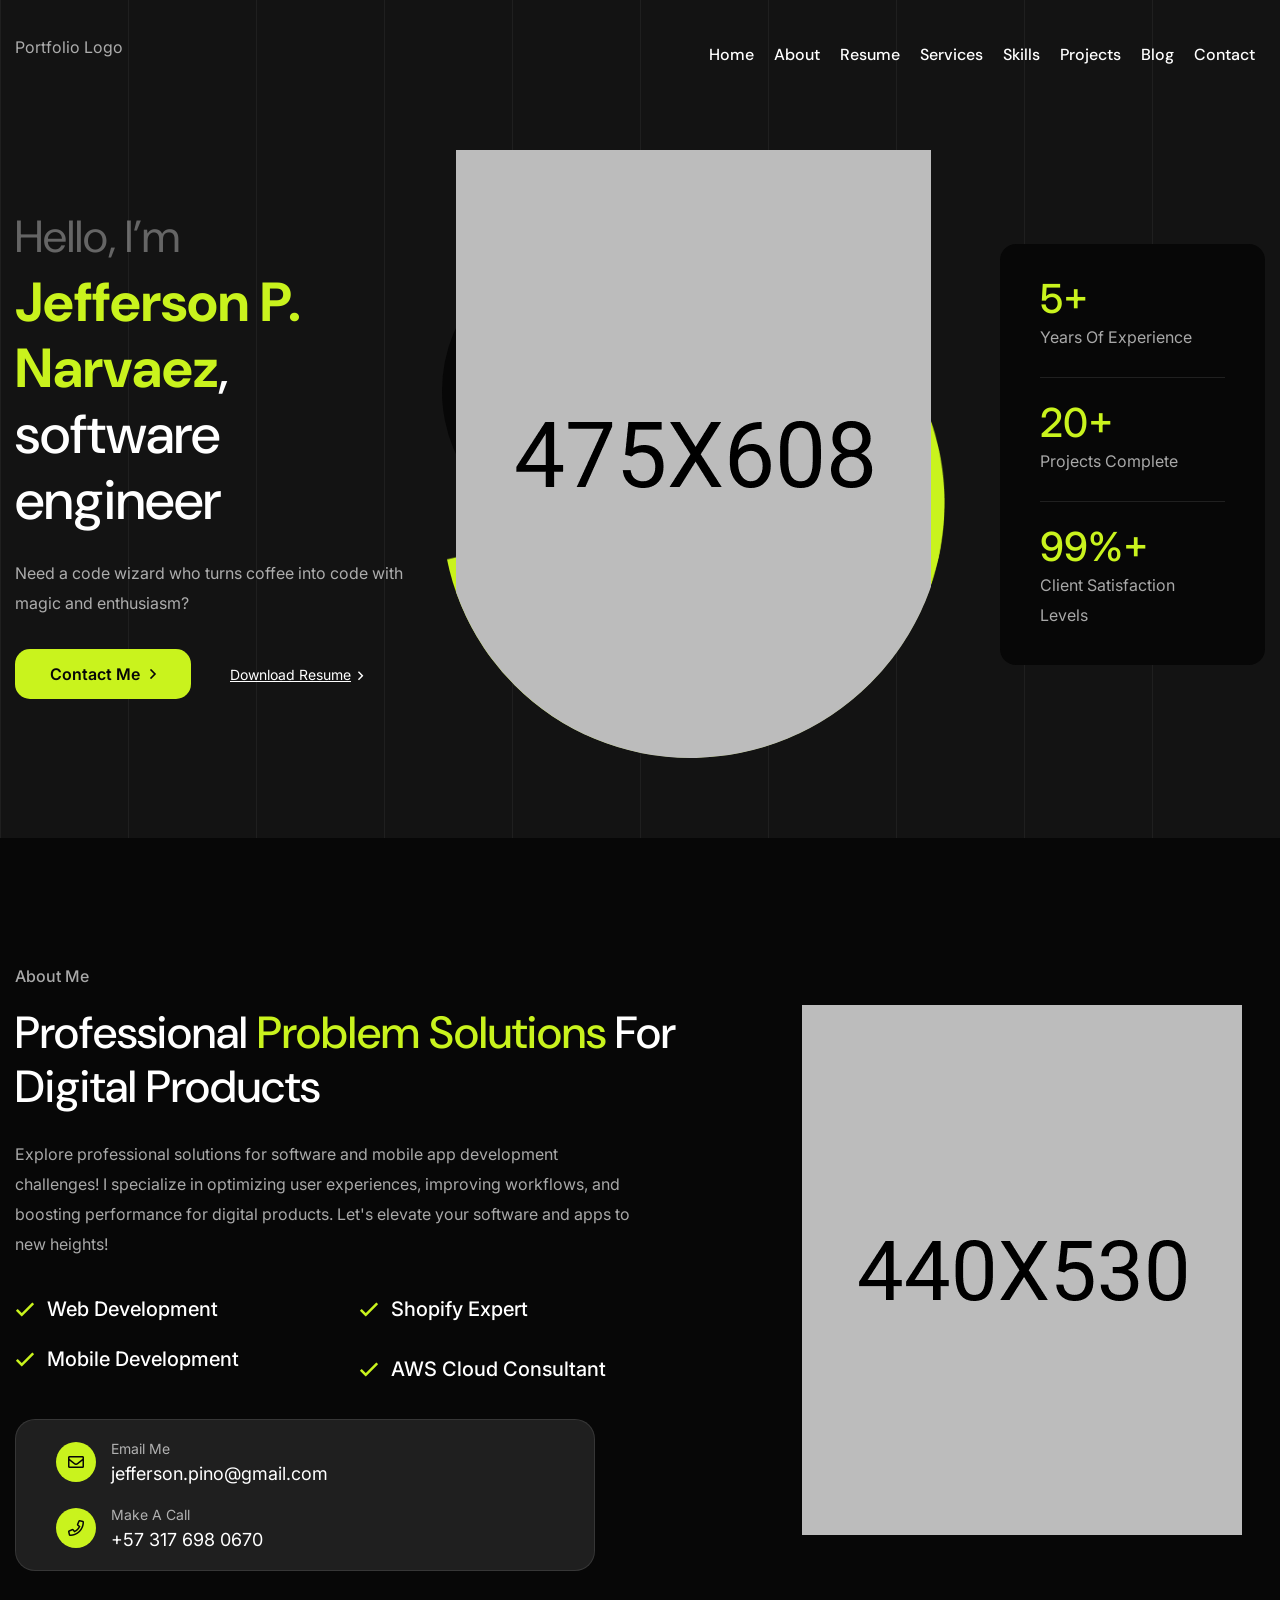
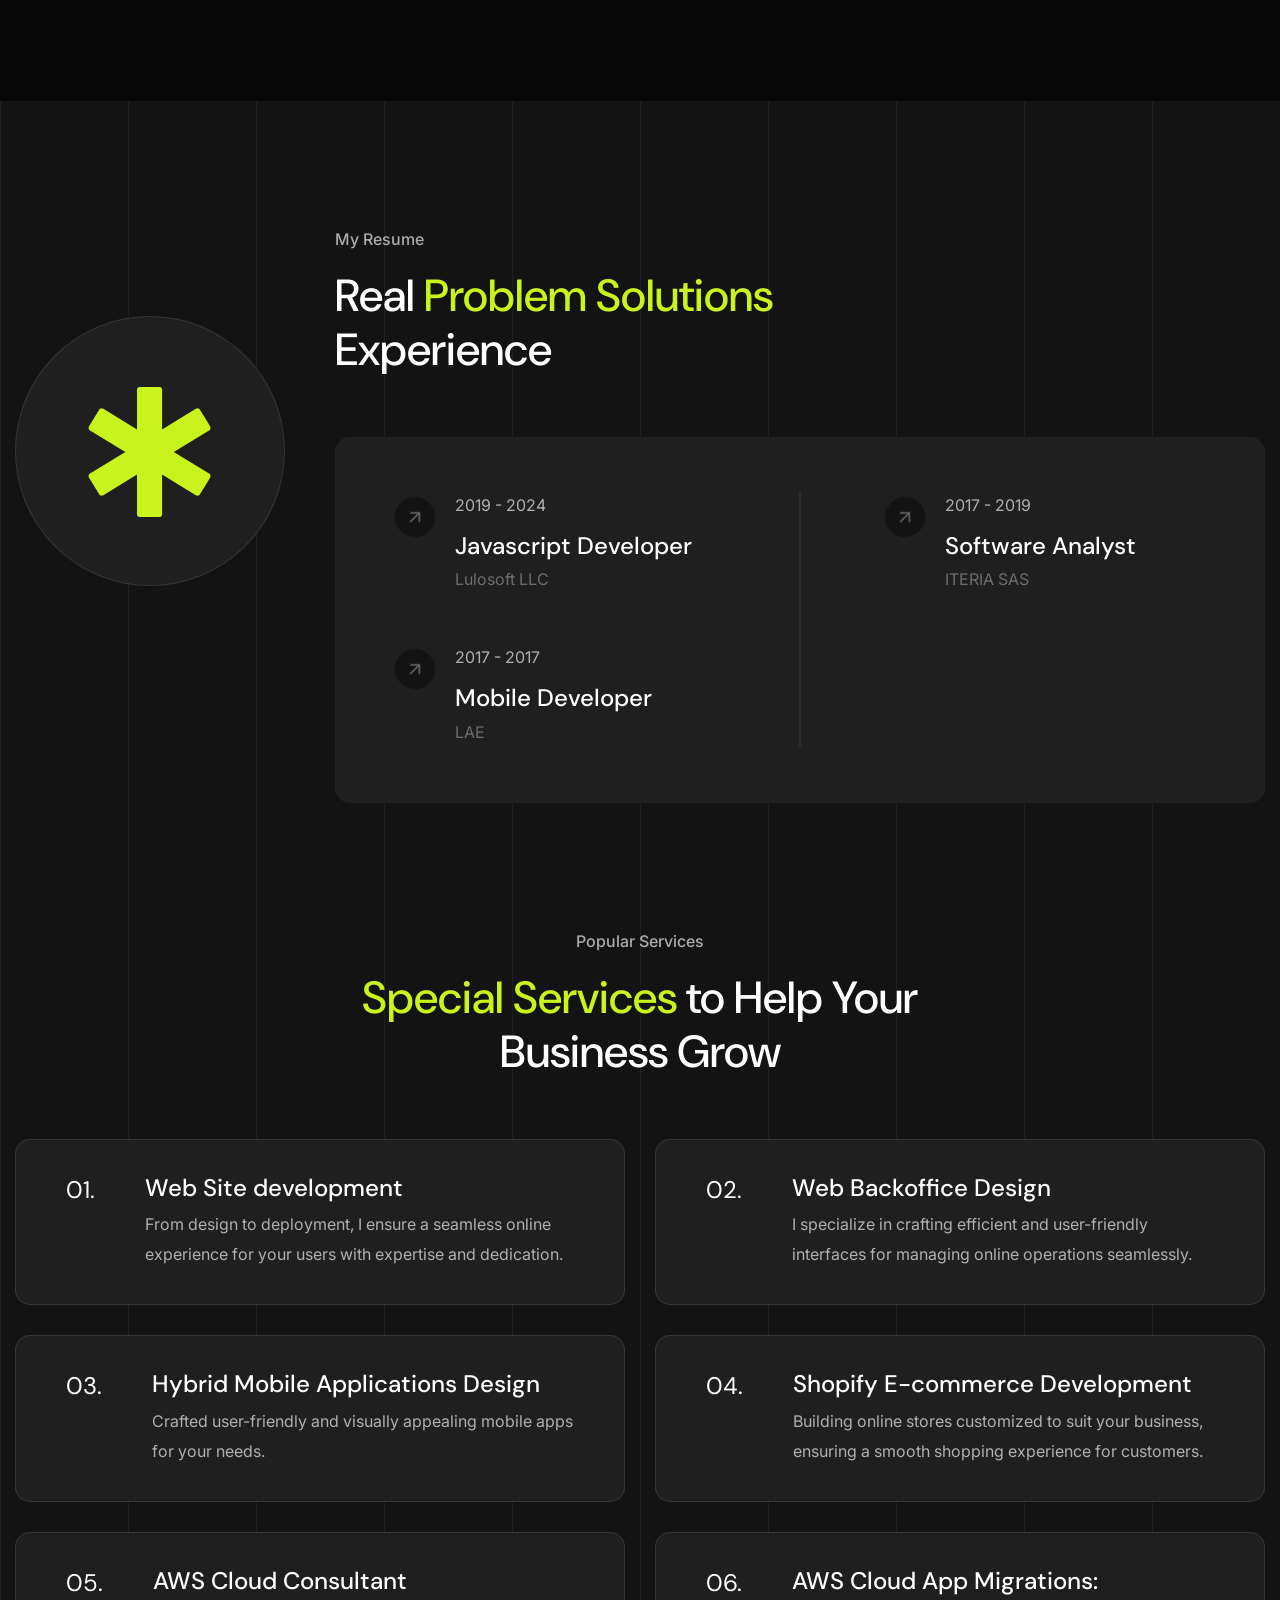
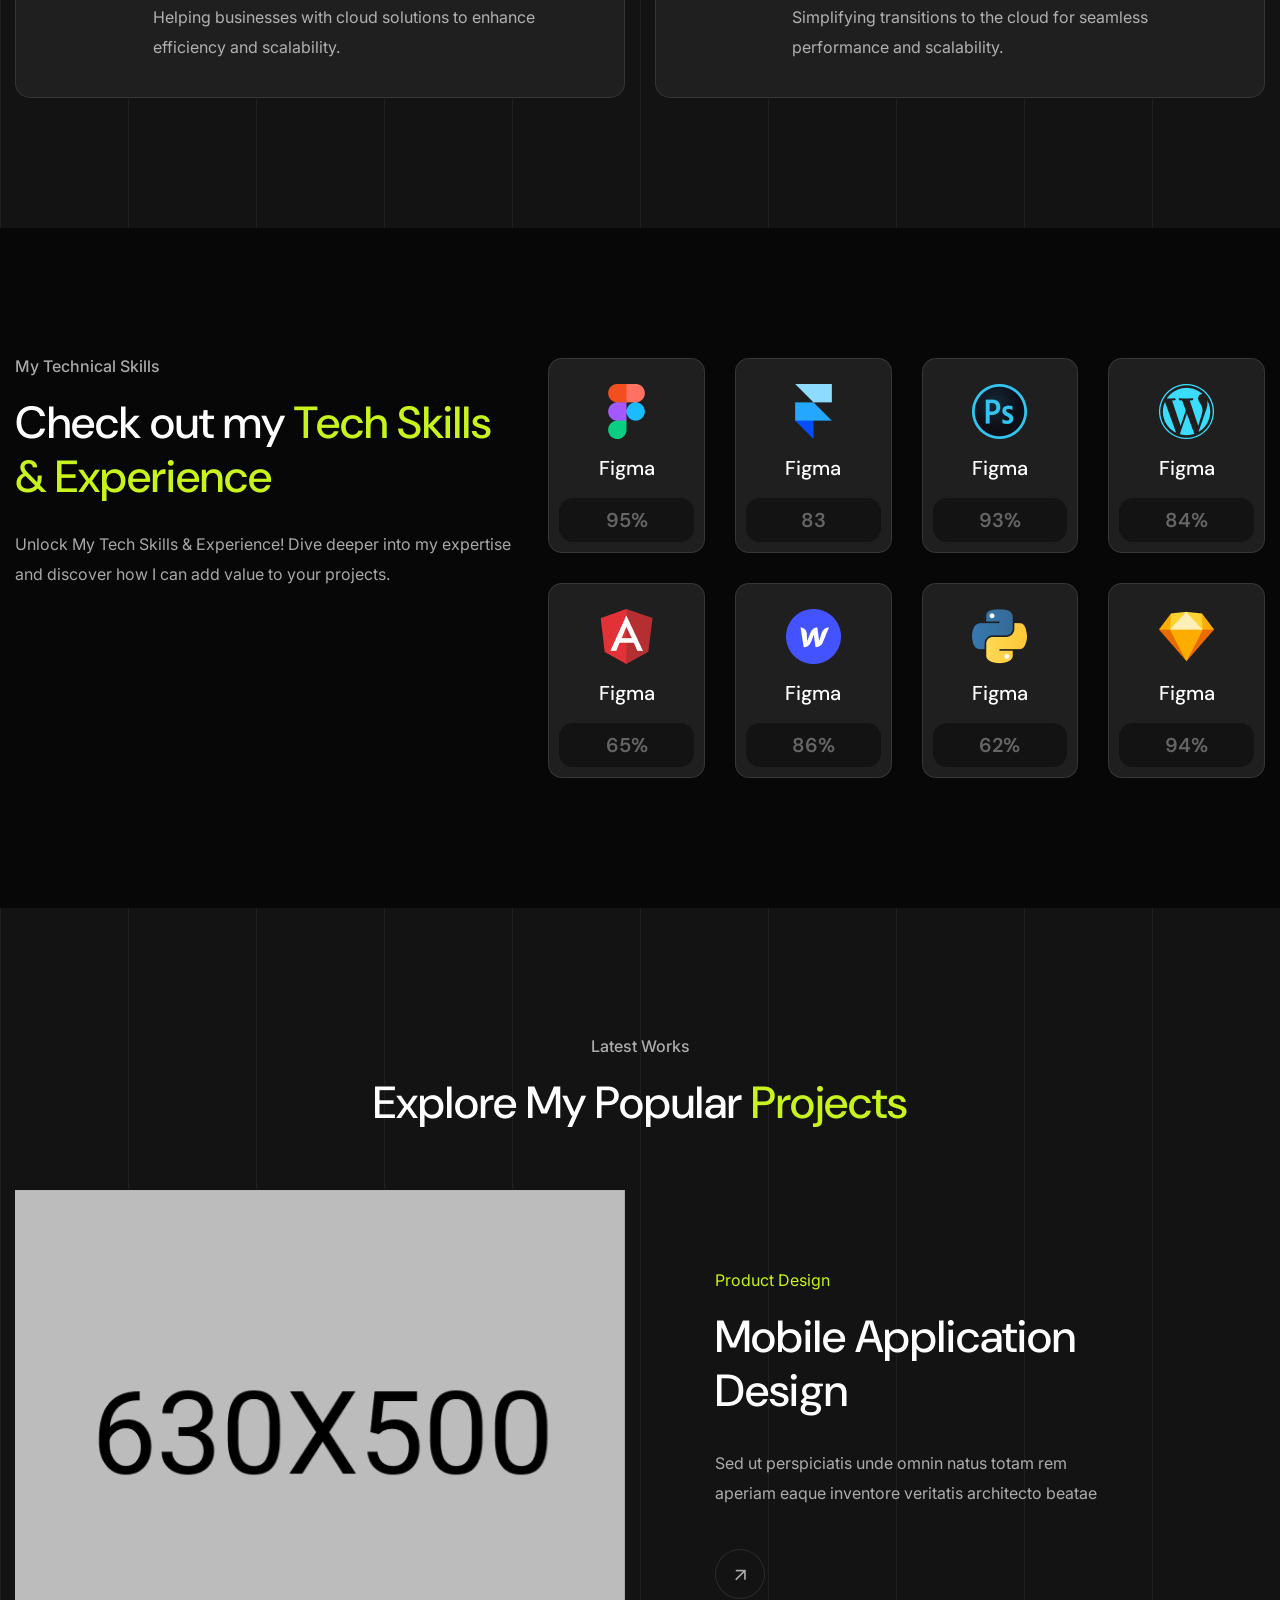
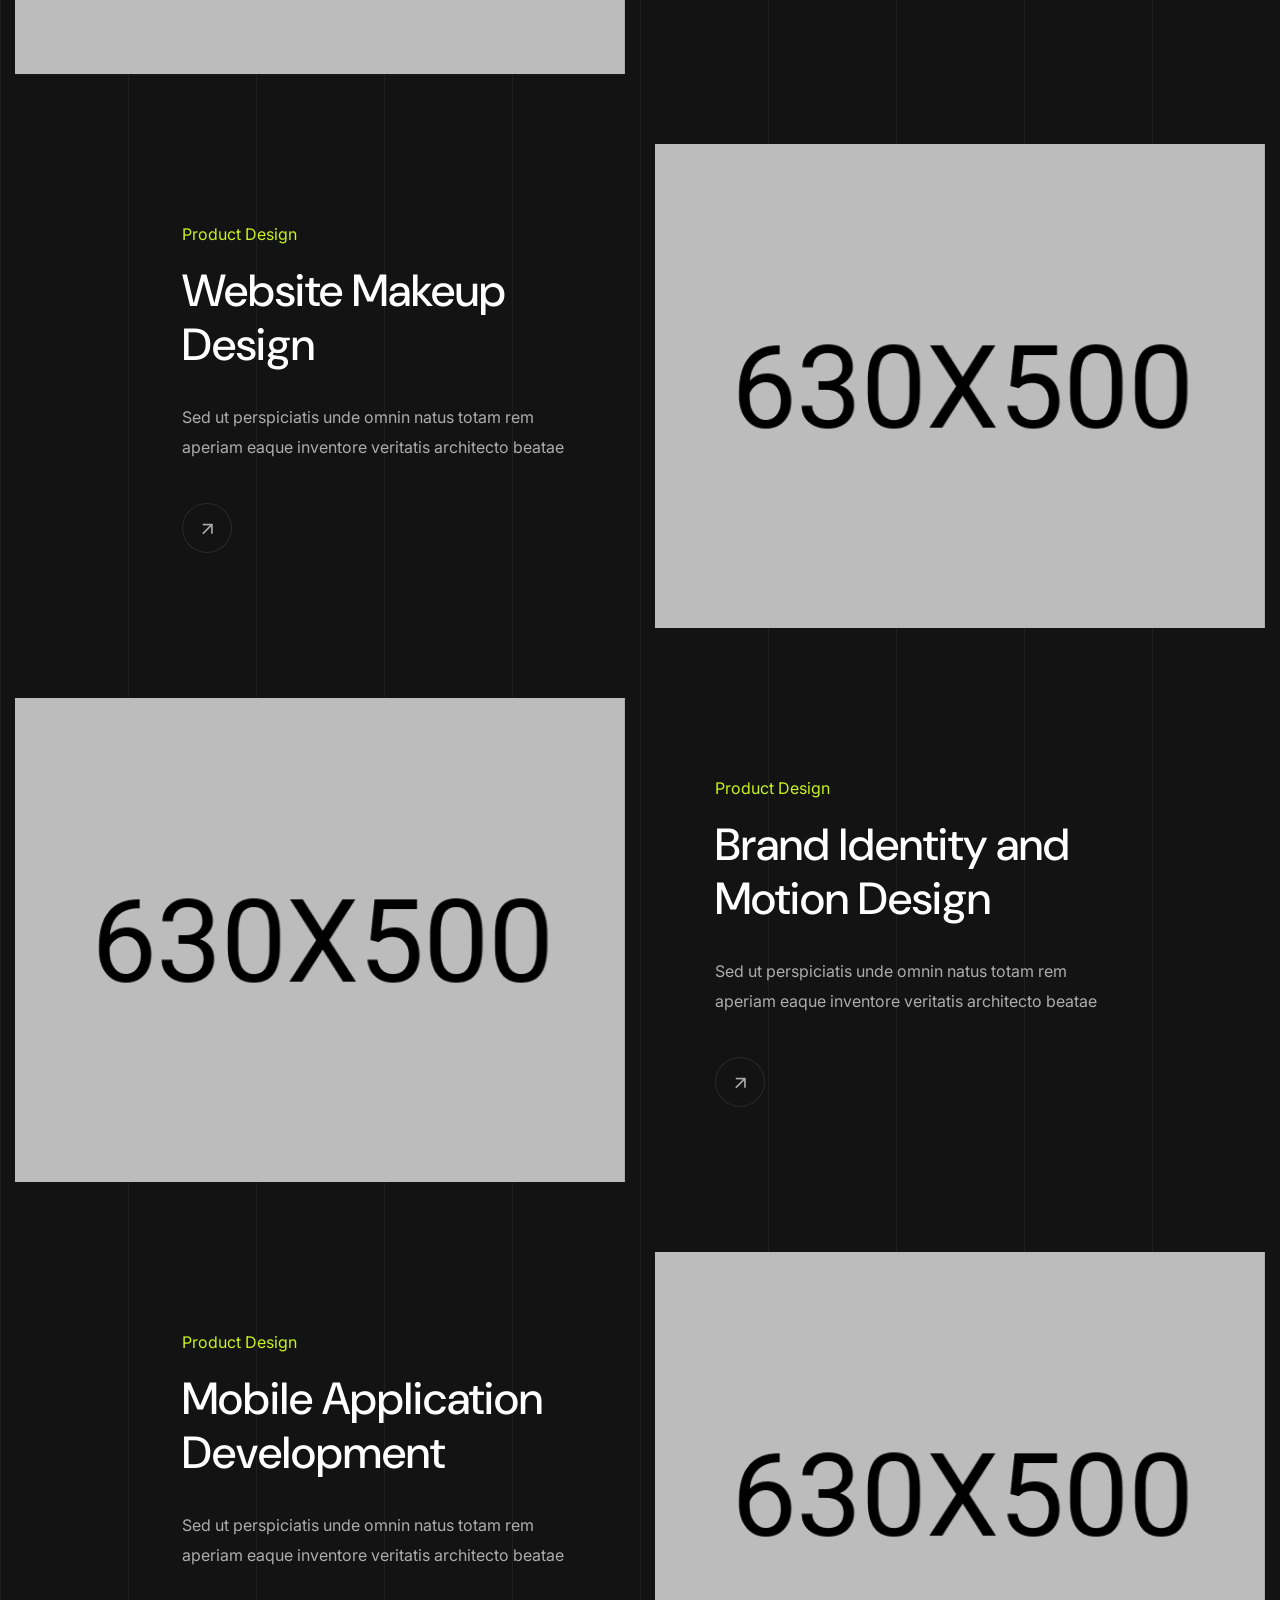
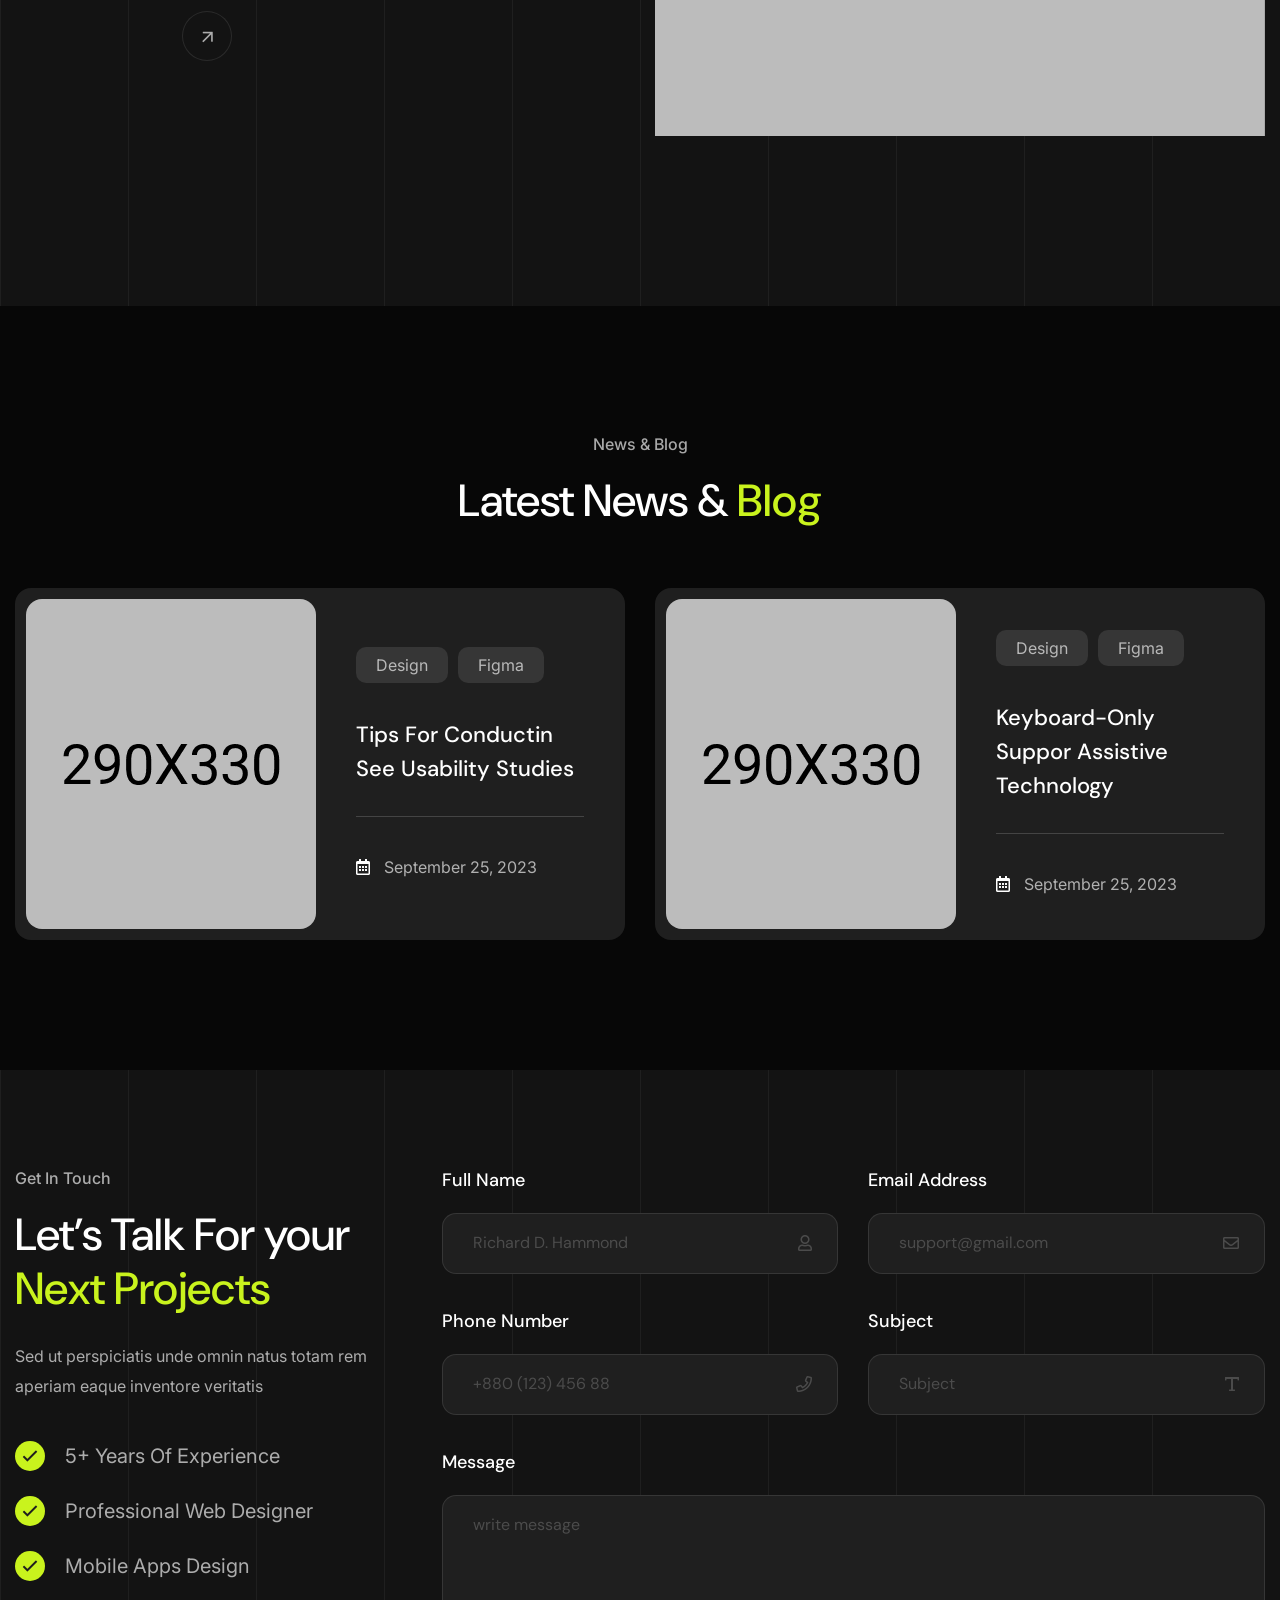
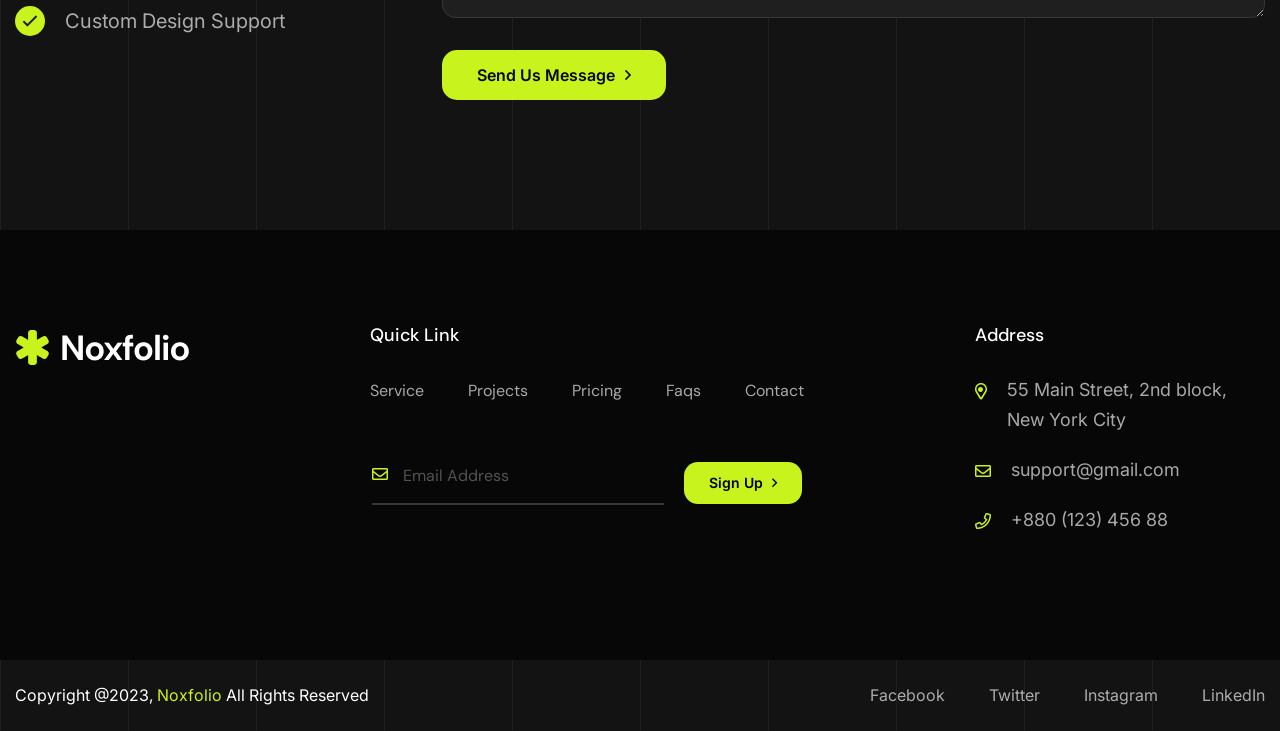
==== commit e4fc6f99: "Add new text across the four top sections. Get in touch button was removed. Remove clients, feedback" ====
--- a/index.html
+++ b/index.html
@@ -1,5 +1,6 @@
 <!DOCTYPE html>
 <html lang="zxx">
+
 <head>
     <!-- Required meta tags -->
     <meta charset="utf-8">
@@ -7,11 +8,10 @@
     <meta http-equiv="X-UA-Compatible" content="IE=edge">
     <meta name="viewport" content="width=device-width, initial-scale=1, shrink-to-fit=no">
 
-    <!-- Title -->
-    <title>Noxfolio - Personal Portfolio Resume HTML Template || Home</title>
-    <!-- Favicon Icon -->
+    <title>Jefferson Pino Narvaez's Portfolio</title>
+
     <link rel="shortcut icon" href="assets/images/favicon.png" type="image/x-icon">
-    
+
     <!-- Flaticon -->
     <link rel="stylesheet" href="assets/css/flaticon.min.css">
     <!-- Font Awesome -->
@@ -28,8 +28,9 @@
     <link rel="stylesheet" href="assets/css/slick.min.css">
     <!-- Main Style -->
     <link rel="stylesheet" href="assets/css/style.css">
-    
+
 </head>
+
 <body class="home-one">
     <div class="page-wrapper">
 
@@ -44,21 +45,22 @@
 
                     <div class="header-inner rel d-flex align-items-center">
                         <div class="logo-outer">
-                            <div class="logo"><a href="index.html"><img src="assets/images/logos/logo.png" alt="Logo" title="Logo"></a></div>
-                        </div>
-
-                        <div class="nav-outer clearfix mx-auto">
+                            <p>Portfolio Logo</p>
+                        </div>
+
+                        <div class="nav-outer clearfix">
                             <!-- Main Menu -->
                             <nav class="main-menu navbar-expand-lg">
                                 <div class="navbar-header">
-                                   <div class="mobile-logo my-15">
-                                       <a href="index.html">
-                                            <img src="assets/images/logos/logo.png" alt="Logo" title="Logo">
-                                       </a>
-                                   </div>
-                                   
+                                    <div class="mobile-logo my-15">
+                                        <a href="index.html">
+                                            <p>Portfolio Logo</p>
+                                        </a>
+                                    </div>
+
                                     <!-- Toggle Button -->
-                                    <button type="button" class="navbar-toggle me-4" data-bs-toggle="collapse" data-bs-target=".navbar-collapse">
+                                    <button type="button" class="navbar-toggle me-4" data-bs-toggle="collapse"
+                                        data-bs-target=".navbar-collapse">
                                         <span class="icon-bar"></span>
                                         <span class="icon-bar"></span>
                                         <span class="icon-bar"></span>
@@ -66,136 +68,65 @@
                                 </div>
 
                                 <div class="navbar-collapse collapse clearfix">
-                                    <ul class="navigation clearfix">
-                                        <li class="dropdown"><a href="#">Home</a>
-                                            <ul>
-                                               <li class="dropdown"><a href="#">MultiPage</a>
-                                                    <ul>
-                                                        <li><a href="index.html">Home One</a></li>
-                                                        <li><a href="index2.html">Home Two</a></li>
-                                                    </ul>
-                                                </li>
-                                               <li class="dropdown"><a href="#">OnePage</a>
-                                                    <ul>
-                                                        <li><a href="indexonepage.html">Home One</a></li>
-                                                        <li><a href="index2onepage.html">Home Two</a></li>
-                                                    </ul>
-                                                </li>
-                                            </ul>
-                                        </li>
-                                        <li><a href="about.html">about</a></li>
-                                        <li><a href="services.html">services</a></li>
-                                        <li class="dropdown"><a href="#">projects</a>
-                                            <ul>
-                                                <li><a href="projects.html">project Grid</a></li>
-                                                <li><a href="projects-masonry.html">projects masonry</a></li>
-                                                <li><a href="project-details.html">projects details</a></li>
-                                            </ul>
-                                        </li>
-                                        <li class="dropdown"><a href="#">blog</a>
-                                            <ul>
-                                                <li><a href="blog.html">blog standard</a></li>
-                                                <li><a href="blog-details.html">blog details</a></li>
-                                            </ul>
-                                        </li>
-                                        <li class="dropdown"><a href="#">pages</a>
-                                            <ul>
-                                                <li><a href="404.html">Error Page</a></li>
-                                            </ul>
-                                        </li>
-                                        <li><a href="contact.html">Contact</a></li>
+                                    <ul class="navigation onepage clearfix">
+                                        <li><a href="#home">Home</a></li>
+                                        <li><a href="#about">about</a></li>
+                                        <li><a href="#resume">Resume</a></li>
+                                        <li><a href="#services">services</a></li>
+                                        <li><a href="#skills">skills</a></li>
+                                        <li><a href="#portfolio">projects</a></li>
+                                        <li><a href="#blog">blog</a></li>
+                                        <li><a href="#contact">Contact</a></li>
                                     </ul>
                                 </div>
 
                             </nav>
                             <!-- Main Menu End-->
                         </div>
-                        
-                        <!-- Menu Button -->
-                        <div class="menu-btns">
-                            <!-- menu sidbar -->
-                            <div class="menu-sidebar">
-                                <button>
-                                    <img src="assets/images/shape/sidebar-tottler.svg" alt="Toggler">
-                                </button>
-                            </div>
-                        </div>
                     </div>
                 </div>
             </div>
             <!--End Header Upper-->
         </header>
-       
-       
+
+
         <!--Form Back Drop-->
         <div class="form-back-drop"></div>
-        
+
         <!-- Hidden Sidebar -->
-        <section class="hidden-bar">
-            <div class="inner-box text-center">
-                <div class="cross-icon"><span class="fa fa-times"></span></div>
-                <div class="title">
-                    <h4>Get Appointment</h4>
-                </div>
-
-                <!--Appointment Form-->
-                <div class="appointment-form">
-                    <form method="post" action="contact.html">
-                        <div class="form-group">
-                            <input type="text" name="text" value="" placeholder="Name" required>
-                        </div>
-                        <div class="form-group">
-                            <input type="email" name="email" value="" placeholder="Email Address" required>
-                        </div>
-                        <div class="form-group">
-                            <textarea placeholder="Message" rows="5"></textarea>
-                        </div>
-                        <div class="form-group">
-                            <button type="submit" class="theme-btn">Submit now</button>
-                        </div>
-                    </form>
-                </div>
-
-                <!--Social Icons-->
-                <div class="social-style-one">
-                    <a href="#"><i class="fab fa-twitter"></i></a>
-                    <a href="#"><i class="fab fa-facebook-f"></i></a>
-                    <a href="#"><i class="fab fa-instagram"></i></a>
-                    <a href="#"><i class="fab fa-pinterest-p"></i></a>
-                </div>
-            </div>
-        </section>
+
         <!--End Hidden Sidebar -->
-       
-        
+
+
         <!-- Hero Section Start -->
-        <section class="main-hero-area pt-150 pb-80 rel z-1">
+        <section id="home" class="main-hero-area pt-150 pb-80 rel z-1">
             <div class="container container-1620">
                 <div class="row align-items-center">
                     <div class="col-lg-4 col-sm-7">
                         <div class="hero-content rmb-55 wow fadeInUp delay-0-2s">
-                            <span class="h2">Hello, i’m </span>
-                            <h1><b>Roy C. Jones</b> web designer</h1>
-                            <p>We denounce with righteous indignation dislike demoralized by the charms of pleasure</p>
+                            <span class="h2">Hello, I’m </span>
+                            <h1><b>Jefferson P. Narvaez</b>, software engineer</h1>
+                            <p>Need a code wizard who turns coffee into code with magic and enthusiasm?</p>
                             <div class="hero-btns">
-                                <a href="contact.html" class="theme-btn">Hire Me <i class="far fa-angle-right"></i></a>
-                                <a href="contact.html" class="read-more">Download Resume <i class="far fa-angle-right"></i></a>
+                                <a href="#contact" class="theme-btn">Contact me <i class="far fa-angle-right"></i></a>
+                                <a href="./assets/docs/jeffersonPNarvaezCVEnglish.pdf" class="read-more"
+                                    download>Download Resume <i class="far fa-angle-right"></i></a>
                             </div>
                         </div>
                     </div>
                     <div class="col-lg-3 col-sm-5 order-lg-3">
                         <div class="hero-counter-wrap ms-lg-auto rmb-55 wow fadeInUp delay-0-4s">
                             <div class="counter-item counter-text-wrap">
-                                <span class="count-text plus" data-speed="3000" data-stop="13">0</span>
+                                <span class="count-text plus" data-speed="3000" data-stop="5">0</span>
                                 <span class="counter-title">Years Of Experience</span>
                             </div>
                             <div class="counter-item counter-text-wrap">
-                                <span class="count-text k-plus" data-speed="3000" data-stop="8">0</span>
-                                <span class="counter-title">Project Complete</span>
+                                <span class="count-text plus" data-speed="3000" data-stop="20">0</span>
+                                <span class="counter-title">Projects Complete</span>
                             </div>
                             <div class="counter-item counter-text-wrap">
                                 <span class="count-text percent" data-speed="3000" data-stop="99">0</span>
-                                <span class="counter-title">Client Satisfactions</span>
+                                <span class="counter-title">Client Satisfaction Levels</span>
                             </div>
                         </div>
                     </div>
@@ -211,18 +142,18 @@
                 </div>
             </div>
             <div class="bg-lines">
-               <span></span><span></span>
-               <span></span><span></span>
-               <span></span><span></span>
-               <span></span><span></span>
-               <span></span><span></span>
+                <span></span><span></span>
+                <span></span><span></span>
+                <span></span><span></span>
+                <span></span><span></span>
+                <span></span><span></span>
             </div>
         </section>
         <!-- Hero Section End -->
-        
-        
+
+
         <!-- About Area start -->
-        <section class="about-area rel z-1">
+        <section id="about" class="about-area rel z-1">
             <div class="for-bgc-black py-130 rpy-100">
                 <div class="container">
                     <div class="row gap-100 align-items-center">
@@ -231,27 +162,30 @@
                                 <div class="section-title mb-35 wow fadeInUp delay-0-2s">
                                     <span class="sub-title mb-15">About Me</span>
                                     <h2>Professional <span>Problem Solutions</span> For Digital Products</h2>
-                                    <p>At vero eos et accusamus etodio dignissimos ducimus praesentium voluptatum corrupti quos dolores quas molestias excepturi sint occaecati cupiditate provident qui officia deserunt mollitia animi, id est laborum et dolorum</p>
+                                    <p>Explore professional solutions for software and mobile app development
+                                        challenges! I specialize in optimizing user experiences, improving workflows,
+                                        and boosting performance for digital products. Let's elevate your software and
+                                        apps to new heights!</p>
                                 </div>
                                 <ul class="list-style-one two-column wow fadeInUp delay-0-2s">
-                                    <li>Branding & Design</li>
-                                    <li>Digital Marketing</li>
                                     <li>Web Development</li>
-                                    <li>Product Design</li>
+                                    <li>Shopify Expert</li>
+                                    <li>Mobile Development</li>
+                                    <li>AWS Cloud Consultant</li>
                                 </ul>
                                 <div class="about-info-box mt-25 wow fadeInUp delay-0-2s">
                                     <div class="info-box-item">
                                         <i class="far fa-envelope"></i>
                                         <div class="content">
-                                            <span>Email Us</span><br>
-                                            <a href="mailto:support@gmail.com">support@gmail.com</a>
+                                            <span>Email Me</span><br>
+                                            <a href="mailto:support@gmail.com">jefferson.pino@gmail.com</a>
                                         </div>
                                     </div>
                                     <div class="info-box-item">
                                         <i class="far fa-phone"></i>
                                         <div class="content">
                                             <span>Make A Call</span><br>
-                                            <a href="callto:+000(123)45688">+880 (123) 456 88</a>
+                                            <a href="callto:+000(123)45688">+57 317 698 0670</a>
                                         </div>
                                     </div>
                                 </div>
@@ -260,37 +194,22 @@
                         <div class="col-lg-5">
                             <div class="about-image-part wow fadeInUp delay-0-3s">
                                 <img src="assets/images/about/about.jpg" alt="About Me">
-                                <div class="about-btn btn-one wow fadeInRight delay-0-4s">
-                                    <img src="assets/images/about/btn-image1.png" alt="Image">
-                                    <h6>Experience Designer</h6>
-                                    <i class="fas fa-arrow-right"></i>
-                                </div>
-                                <div class="about-btn btn-two wow fadeInRight delay-0-5s">
-                                    <img src="assets/images/about/btn-image2.png" alt="Image">
-                                    <h6>Mark J. Collins</h6>
-                                    <i class="fas fa-arrow-right"></i>
-                                </div>
-                                <div class="dot-shape">
-                                    <img src="assets/images/shape/about-dot.png" alt="Shape">
-                                </div>
                             </div>
                         </div>
                     </div>
                 </div>
             </div>
             <div class="bg-lines">
-               <span></span><span></span>
-               <span></span><span></span>
-               <span></span><span></span>
-               <span></span><span></span>
-               <span></span><span></span>
+                <span></span><span></span>
+                <span></span><span></span>
+                <span></span><span></span>
+                <span></span><span></span>
+                <span></span><span></span>
             </div>
         </section>
         <!-- About Area end -->
-        
-        
         <!-- Resume Area start -->
-        <section class="resume-area pt-130 rpt-100 rel z-1">
+        <section id="resume" class="resume-area pt-130 rpt-100 rel z-1">
             <div class="container">
                 <div class="row">
                     <div class="col-lg-3">
@@ -315,9 +234,9 @@
                                             <i class="far fa-arrow-right"></i>
                                         </div>
                                         <div class="content">
-                                            <span class="years">2021 - Present</span>
-                                            <h4>Lead Product Designer</h4>
-                                            <span class="company">Google</span>
+                                            <span class="years">2019 - 2024</span>
+                                            <h4>Javascript Developer</h4>
+                                            <span class="company">Lulosoft LLC</span>
                                         </div>
                                     </div>
                                 </div>
@@ -327,9 +246,9 @@
                                             <i class="far fa-arrow-right"></i>
                                         </div>
                                         <div class="content">
-                                            <span class="years">2016 - 2018</span>
-                                            <h4>Junior UX/UI Designer</h4>
-                                            <span class="company">LinkedIn</span>
+                                            <span class="years">2017 - 2019</span>
+                                            <h4>Software Analyst</h4>
+                                            <span class="company">ITERIA SAS</span>
                                         </div>
                                     </div>
                                 </div>
@@ -339,21 +258,9 @@
                                             <i class="far fa-arrow-right"></i>
                                         </div>
                                         <div class="content">
-                                            <span class="years">2018 - 2021</span>
-                                            <h4>Senior Product Designer</h4>
-                                            <span class="company">Webflow</span>
-                                        </div>
-                                    </div>
-                                </div>
-                                <div class="col-xl-5 col-md-6">
-                                    <div class="resume-item wow fadeInUp delay-0-4s">
-                                        <div class="icon">
-                                            <i class="far fa-arrow-right"></i>
-                                        </div>
-                                        <div class="content">
-                                            <span class="years">2014 - 2016</span>
-                                            <h4>Graphics Designer</h4>
-                                            <span class="company">Apple</span>
+                                            <span class="years">2017 - 2017</span>
+                                            <h4>Mobile Developer</h4>
+                                            <span class="company">LAE</span>
                                         </div>
                                     </div>
                                 </div>
@@ -363,24 +270,24 @@
                 </div>
             </div>
             <div class="bg-lines">
-               <span></span><span></span>
-               <span></span><span></span>
-               <span></span><span></span>
-               <span></span><span></span>
-               <span></span><span></span>
+                <span></span><span></span>
+                <span></span><span></span>
+                <span></span><span></span>
+                <span></span><span></span>
+                <span></span><span></span>
             </div>
         </section>
         <!-- Resume Area end -->
-        
-        
+
+
         <!-- Services Area start -->
-        <section class="services-area pt-130 rpt-100 pb-100 rpb-70 rel z-1">
+        <section id="services" class="services-area pt-130 rpt-100 pb-100 rpb-70 rel z-1">
             <div class="container">
                 <div class="row justify-content-center">
                     <div class="col-xl-6 col-lg-8">
                         <div class="section-title text-center mb-60 wow fadeInUp delay-0-2s">
                             <span class="sub-title mb-15">Popular Services</span>
-                            <h2>My <span>Special Service</span> For your Business Development</h2>
+                            <h2><span>Special Services</span> to Help Your Business Grow</h2>
                         </div>
                     </div>
                 </div>
@@ -389,88 +296,85 @@
                         <div class="service-item wow fadeInUp delay-0-2s">
                             <div class="number">01.</div>
                             <div class="content">
-                                <h4>Brand Identity Design</h4>
-                                <p>Dignissimos ducimus blanditiis praesen</p>
-                            </div>
-                            <a href="service-details.html" class="details-btn"><i class="fas fa-arrow-right"></i></a>
+                                <h4>Web Site development</h4>
+                                <p>From design to deployment, I ensure a seamless online experience for your users with
+                                    expertise and dedication.</p>
+                            </div>
                         </div>
                     </div>
                     <div class="col-lg-6">
                         <div class="service-item wow fadeInUp delay-0-4s">
                             <div class="number">02.</div>
                             <div class="content">
-                                <h4>Website Design</h4>
-                                <p>Dignissimos ducimus blanditiis praesen</p>
-                            </div>
-                            <a href="service-details.html" class="details-btn"><i class="fas fa-arrow-right"></i></a>
+                                <h4>Web Backoffice Design</h4>
+                                <p>I specialize in crafting efficient and user-friendly interfaces for managing online
+                                    operations seamlessly.</p>
+                            </div>
                         </div>
                     </div>
                     <div class="col-lg-6">
                         <div class="service-item wow fadeInUp delay-0-2s">
                             <div class="number">03.</div>
                             <div class="content">
-                                <h4>Mobile Application Design</h4>
-                                <p>Dignissimos ducimus blanditiis praesen</p>
-                            </div>
-                            <a href="service-details.html" class="details-btn"><i class="fas fa-arrow-right"></i></a>
+                                <h4>Hybrid Mobile Applications Design</h4>
+                                <p>Crafted user-friendly and visually appealing mobile apps for your needs.</p>
+                            </div>
                         </div>
                     </div>
                     <div class="col-lg-6">
                         <div class="service-item wow fadeInUp delay-0-4s">
                             <div class="number">04.</div>
                             <div class="content">
-                                <h4>Motion Graphics Design</h4>
-                                <p>Dignissimos ducimus blanditiis praesen</p>
-                            </div>
-                            <a href="service-details.html" class="details-btn"><i class="fas fa-arrow-right"></i></a>
+                                <h4>Shopify E-commerce Development</h4>
+                                <p>Building online stores customized to suit your business, ensuring a smooth shopping
+                                    experience for customers.</p>
+                            </div>
                         </div>
                     </div>
                     <div class="col-lg-6">
                         <div class="service-item wow fadeInUp delay-0-2s">
                             <div class="number">05.</div>
                             <div class="content">
-                                <h4>Website Development</h4>
-                                <p>Dignissimos ducimus blanditiis praesen</p>
-                            </div>
-                            <a href="service-details.html" class="details-btn"><i class="fas fa-arrow-right"></i></a>
+                                <h4>AWS Cloud Consultant</h4>
+                                <p>Helping businesses with cloud solutions to enhance efficiency and scalability.</p>
+                            </div>
                         </div>
                     </div>
                     <div class="col-lg-6">
                         <div class="service-item wow fadeInUp delay-0-4s">
                             <div class="number">06.</div>
                             <div class="content">
-                                <h4>SEO & Digital Marketing</h4>
-                                <p>Dignissimos ducimus blanditiis praesen</p>
-                            </div>
-                            <a href="service-details.html" class="details-btn"><i class="fas fa-arrow-right"></i></a>
+                                <h4>AWS Cloud App Migrations:</h4>
+                                <p>Simplifying transitions to the cloud for seamless performance and scalability.</p>
+                            </div>
                         </div>
                     </div>
                 </div>
             </div>
             <div class="bg-lines">
-               <span></span><span></span>
-               <span></span><span></span>
-               <span></span><span></span>
-               <span></span><span></span>
-               <span></span><span></span>
+                <span></span><span></span>
+                <span></span><span></span>
+                <span></span><span></span>
+                <span></span><span></span>
+                <span></span><span></span>
             </div>
         </section>
         <!-- Services Area end -->
-        
-        
+
+
         <!-- Skill Area start -->
-        <section class="skill-area rel z-1">
+        <section id="skills" class="skill-area rel z-1">
             <div class="for-bgc-black pt-130 rpt-100 pb-100 rpb-70">
                 <div class="container">
                     <div class="row gap-100">
                         <div class="col-lg-5">
                             <div class="skill-content-part rel z-2 rmb-55 wow fadeInUp delay-0-2s">
                                 <div class="section-title mb-40">
-                                    <span class="sub-title mb-15">My Skills</span>
-                                    <h2>Let’s Explore Popular <span>Skills & Experience</span></h2>
-                                    <p>Sed ut perspiciatis unde omnis iste natus to voluptatem accusantium doloremque laudantium, totam rem aperiamc eaque ipsa quae ab illo inventore veritatis</p>
-                                </div>
-                                <a href="about.html" class="theme-btn">Learn More <i class="far fa-angle-right"></i></a>
+                                    <span class="sub-title mb-15">My Technical Skills</span>
+                                    <h2>Check out my <span>Tech Skills & Experience</span></h2>
+                                    <p>Unlock My Tech Skills & Experience! Dive deeper into my expertise and discover
+                                        how I can add value to your projects.</p>
+                                </div>
                             </div>
                         </div>
                         <div class="col-lg-7">
@@ -486,7 +390,7 @@
                                     <div class="col-xl-3 col-lg-4 col-md-3 col-sm-4 col-6">
                                         <div class="skill-item wow fadeInUp delay-0-3s">
                                             <img src="assets/images/skills/skill2.png" alt="Skill">
-                                            <h5>Framer</h5>
+                                            <h5>Figma</h5>
                                             <span class="percent">83</span>
                                         </div>
                                     </div>
@@ -500,7 +404,7 @@
                                     <div class="col-xl-3 col-lg-4 col-md-3 col-sm-4 col-6">
                                         <div class="skill-item wow fadeInUp delay-0-5s">
                                             <img src="assets/images/skills/skill4.png" alt="Skill">
-                                            <h5>Wordpress</h5>
+                                            <h5>Figma</h5>
                                             <span class="percent">84%</span>
                                         </div>
                                     </div>
@@ -514,7 +418,7 @@
                                     <div class="col-xl-3 col-lg-4 col-md-3 col-sm-4 col-6">
                                         <div class="skill-item wow fadeInUp delay-0-3s">
                                             <img src="assets/images/skills/skill6.png" alt="Skill">
-                                            <h5>Webflow</h5>
+                                            <h5>Figma</h5>
                                             <span class="percent">86%</span>
                                         </div>
                                     </div>
@@ -528,7 +432,7 @@
                                     <div class="col-xl-3 col-lg-4 col-md-3 col-sm-4 col-6">
                                         <div class="skill-item wow fadeInUp delay-0-5s">
                                             <img src="assets/images/skills/skill8.png" alt="Skill">
-                                            <h5>Sketch</h5>
+                                            <h5>Figma</h5>
                                             <span class="percent">94%</span>
                                         </div>
                                     </div>
@@ -539,18 +443,18 @@
                 </div>
             </div>
             <div class="bg-lines">
-               <span></span><span></span>
-               <span></span><span></span>
-               <span></span><span></span>
-               <span></span><span></span>
-               <span></span><span></span>
+                <span></span><span></span>
+                <span></span><span></span>
+                <span></span><span></span>
+                <span></span><span></span>
+                <span></span><span></span>
             </div>
         </section>
         <!-- Skill Area end -->
-        
-        
+
+
         <!-- Projects Area start -->
-        <section class="projects-area pt-130 rpt-100 pb-100 rpb-70 rel z-1">
+        <section id="portfolio" class="projects-area pt-130 rpt-100 pb-100 rpb-70 rel z-1">
             <div class="container">
                 <div class="row justify-content-center">
                     <div class="col-xl-12">
@@ -570,7 +474,8 @@
                         <div class="project-content wow fadeInRight delay-0-2s">
                             <span class="sub-title">Product Design</span>
                             <h2><a href="project-details.html">Mobile Application Design</a></h2>
-                            <p>Sed ut perspiciatis unde omnin natus totam rem aperiam eaque inventore veritatis architecto beatae</p>
+                            <p>Sed ut perspiciatis unde omnin natus totam rem aperiam eaque inventore veritatis
+                                architecto beatae</p>
                             <a href="project-details.html" class="details-btn"><i class="far fa-arrow-right"></i></a>
                         </div>
                     </div>
@@ -585,7 +490,8 @@
                         <div class="project-content wow fadeInRight delay-0-2s">
                             <span class="sub-title">Product Design</span>
                             <h2><a href="project-details.html">Website Makeup Design</a></h2>
-                            <p>Sed ut perspiciatis unde omnin natus totam rem aperiam eaque inventore veritatis architecto beatae</p>
+                            <p>Sed ut perspiciatis unde omnin natus totam rem aperiam eaque inventore veritatis
+                                architecto beatae</p>
                             <a href="project-details.html" class="details-btn"><i class="far fa-arrow-right"></i></a>
                         </div>
                     </div>
@@ -600,7 +506,8 @@
                         <div class="project-content wow fadeInRight delay-0-2s">
                             <span class="sub-title">Product Design</span>
                             <h2><a href="project-details.html">Brand Identity and Motion Design</a></h2>
-                            <p>Sed ut perspiciatis unde omnin natus totam rem aperiam eaque inventore veritatis architecto beatae</p>
+                            <p>Sed ut perspiciatis unde omnin natus totam rem aperiam eaque inventore veritatis
+                                architecto beatae</p>
                             <a href="project-details.html" class="details-btn"><i class="far fa-arrow-right"></i></a>
                         </div>
                     </div>
@@ -615,84 +522,70 @@
                         <div class="project-content wow fadeInRight delay-0-2s">
                             <span class="sub-title">Product Design</span>
                             <h2><a href="project-details.html">Mobile Application Development</a></h2>
-                            <p>Sed ut perspiciatis unde omnin natus totam rem aperiam eaque inventore veritatis architecto beatae</p>
+                            <p>Sed ut perspiciatis unde omnin natus totam rem aperiam eaque inventore veritatis
+                                architecto beatae</p>
                             <a href="project-details.html" class="details-btn"><i class="far fa-arrow-right"></i></a>
                         </div>
                     </div>
                 </div>
-                <div class="project-btn text-center wow fadeInUp delay-0-2s">
-                    <a href="projects.html" class="theme-btn">View More Projects <i class="far fa-angle-right"></i></a>
-                </div>
             </div>
             <div class="bg-lines">
-               <span></span><span></span>
-               <span></span><span></span>
-               <span></span><span></span>
-               <span></span><span></span>
-               <span></span><span></span>
+                <span></span><span></span>
+                <span></span><span></span>
+                <span></span><span></span>
+                <span></span><span></span>
+                <span></span><span></span>
             </div>
         </section>
         <!-- Projects Area end -->
-        
-        
-        <!-- Testimonial Area start -->
-        <section class="testimonials-area rel z-1">
-            <div class="for-bgc-black py-130 rpy-100">
+
+        <!-- Blog Area start -->
+        <section id="blog" class="blog-area rel z-1">
+            <div class="for-bgc-black pt-130 pb-100 rpt-100 rpb-70">
                 <div class="container">
-                    <div class="row gap-90">
-                        <div class="col-lg-4">
-                            <div class="testimonials-content-part rel z-2 rmb-55 wow fadeInUp delay-0-2s">
-                                <div class="section-title mb-40">
-                                    <span class="sub-title mb-15">Clients Testimonials</span>
-                                    <h2>I’ve 1253+ Clients <span>Feedback</span></h2>
-                                    <p>Sed ut perspiciatis unde omnin natus totam rem aperiam eaque inventore veritatis</p>
-                                </div>
-                                <div class="slider-arrows">
-                                    <button class="testimonial-prev"><i class="fal fa-arrow-left"></i></button>
-                                    <button class="testimonial-next"><i class="fal fa-arrow-right"></i></button>
-                                </div>
-                            </div>
-                        </div>
-                        <div class="col-lg-8">
-                            <div class="testimonials-wrap">
-                                <div class="testimonial-item wow fadeInUp delay-0-3s">
-                                    <div class="author">
-                                        <img src="assets/images/testimonials/author1.png" alt="Author">
-                                    </div>
-                                    <div class="text">At vero eoset accusamus et iusto odio dignissimos ducimus quie blanditiis praesentium voluptatum deleniti atque corrupti dolores</div>
-                                    <div class="testi-des">
-                                        <h5>Rodolfo E. Shannon</h5>
-                                        <span>CEO & Founder</span>
-                                    </div>
-                                </div>
-                                <div class="testimonial-item wow fadeInUp delay-0-4s">
-                                    <div class="author">
-                                        <img src="assets/images/testimonials/author2.png" alt="Author">
-                                    </div>
-                                    <div class="text">Nam libero tempore cumsoluta nobise est eligendi optio cumque nihil impedit quominus idquod maxime placeat facere possimus</div>
-                                    <div class="testi-des">
-                                        <h5>Kenneth J. Dutton</h5>
-                                        <span>Web Developer</span>
-                                    </div>
-                                </div>
-                                <div class="testimonial-item wow fadeInUp delay-0-2s">
-                                    <div class="author">
-                                        <img src="assets/images/testimonials/author1.png" alt="Author">
-                                    </div>
-                                    <div class="text">At vero eoset accusamus et iusto odio dignissimos ducimus quie blanditiis praesentium voluptatum deleniti atque corrupti dolores</div>
-                                    <div class="testi-des">
-                                        <h5>Rodolfo E. Shannon</h5>
-                                        <span>CEO & Founder</span>
-                                    </div>
-                                </div>
-                                <div class="testimonial-item wow fadeInUp delay-0-2s">
-                                    <div class="author">
-                                        <img src="assets/images/testimonials/author2.png" alt="Author">
-                                    </div>
-                                    <div class="text">Nam libero tempore cumsoluta nobise est eligendi optio cumque nihil impedit quominus idquod maxime placeat facere possimus</div>
-                                    <div class="testi-des">
-                                        <h5>Kenneth J. Dutton</h5>
-                                        <span>Web Developer</span>
+                    <div class="row justify-content-center">
+                        <div class="col-xl-12">
+                            <div class="section-title text-center mb-60 wow fadeInUp delay-0-2s">
+                                <span class="sub-title mb-15">News & Blog</span>
+                                <h2>Latest News & <span>Blog</span></h2>
+                            </div>
+                        </div>
+                    </div>
+                    <div class="row">
+                        <div class="col-lg-6">
+                            <div class="blog-item wow fadeInUp delay-0-2s">
+                                <div class="image">
+                                    <img src="assets/images/blog/blog1.png" alt="Blog">
+                                </div>
+                                <div class="content">
+                                    <div class="blog-meta mb-35">
+                                        <a class="tag" href="blog.html">Design</a>
+                                        <a class="tag" href="blog.html">Figma</a>
+                                    </div>
+                                    <h5><a href="blog-details.html">Tips For Conductin See Usability Studies</a></h5>
+                                    <hr>
+                                    <div class="blog-meta mt-35">
+                                        <a class="date" href="#"><i class="far fa-calendar-alt"></i> September 25,
+                                            2023</a>
+                                    </div>
+                                </div>
+                            </div>
+                        </div>
+                        <div class="col-lg-6">
+                            <div class="blog-item wow fadeInUp delay-0-2s">
+                                <div class="image">
+                                    <img src="assets/images/blog/blog2.png" alt="Blog">
+                                </div>
+                                <div class="content">
+                                    <div class="blog-meta mb-35">
+                                        <a class="tag" href="blog.html">Design</a>
+                                        <a class="tag" href="blog.html">Figma</a>
+                                    </div>
+                                    <h5><a href="blog-details.html">Keyboard-Only Suppor Assistive Technology</a></h5>
+                                    <hr>
+                                    <div class="blog-meta mt-35">
+                                        <a class="date" href="#"><i class="far fa-calendar-alt"></i> September 25,
+                                            2023</a>
                                     </div>
                                 </div>
                             </div>
@@ -701,103 +594,17 @@
                 </div>
             </div>
             <div class="bg-lines">
-               <span></span><span></span>
-               <span></span><span></span>
-               <span></span><span></span>
-               <span></span><span></span>
-               <span></span><span></span>
+                <span></span><span></span>
+                <span></span><span></span>
+                <span></span><span></span>
+                <span></span><span></span>
+                <span></span><span></span>
             </div>
         </section>
-        <!-- Testimonial Area end -->
-        
-        
-        <!-- Pricing Area start -->
-        <section class="pricing-area pt-130 rpt-100 rel z-1">
-            <div class="container">
-                <div class="row justify-content-center">
-                    <div class="col-xl-12">
-                        <div class="section-title text-center mb-60 wow fadeInUp delay-0-2s">
-                            <span class="sub-title mb-15">Pricing Package</span>
-                            <h2>Amazing <span>Pricing</span> For your Projects</h2>
-                        </div>
-                    </div>
-                </div>
-                <div class="row justify-content-center">
-                    <div class="col-lg-4 col-md-6">
-                        <div class="pricing-item wow fadeInUp delay-0-2s">
-                            <div class="pricing-header">
-                                <h4 class="title">Basic Plan</h4>
-                                <p class="save-percent">Try Out Basic Plan Save <span>20%</span></p>
-                                <span class="price">19.95</span>
-                            </div>
-                            <div class="pricing-details">
-                                <p>Sed perspiciatis unde natus totam see rem aperiam eaque inventore</p>
-                                <ul>
-                                    <li>Website Design</li>
-                                    <li>Mobile Apps Design</li>
-                                    <li>Product Design</li>
-                                    <li class="unable">Digital Marketing</li>
-                                    <li class="unable">Custom Support</li>
-                                </ul>
-                                <a href="contact.html" class="theme-btn">Choose Package <i class="far fa-angle-right"></i></a>
-                            </div>
-                        </div>
-                    </div>
-                    <div class="col-lg-4 col-md-6">
-                        <div class="pricing-item wow fadeInUp delay-0-4s">
-                            <div class="pricing-header">
-                                <h4 class="title">Standard Plan</h4>
-                                <p class="save-percent">Try Out Basic Plan Save <span>35%</span></p>
-                                <span class="price">19.95</span>
-                            </div>
-                            <div class="pricing-details">
-                                <p>Sed perspiciatis unde natus totam see rem aperiam eaque inventore</p>
-                                <ul>
-                                    <li>Website Design</li>
-                                    <li>Mobile Apps Design</li>
-                                    <li>Product Design</li>
-                                    <li>Digital Marketing</li>
-                                    <li>Custom Support</li>
-                                </ul>
-                                <a href="contact.html" class="theme-btn">Choose Package <i class="far fa-angle-right"></i></a>
-                            </div>
-                        </div>
-                    </div>
-                    <div class="col-lg-4 col-md-6">
-                        <div class="pricing-item wow fadeInUp delay-0-6s">
-                            <div class="pricing-header">
-                                <h4 class="title">Basic Plan</h4>
-                                <p class="save-percent">Try Out Basic Plan Save <span>45%</span></p>
-                                <span class="price">19.95</span>
-                            </div>
-                            <div class="pricing-details">
-                                <p>Sed perspiciatis unde natus totam see rem aperiam eaque inventore</p>
-                                <ul>
-                                    <li>Website Design</li>
-                                    <li>Mobile Apps Design</li>
-                                    <li>Product Design</li>
-                                    <li>Digital Marketing</li>
-                                    <li>Custom Support</li>
-                                </ul>
-                                <a href="contact.html" class="theme-btn">Choose Package <i class="far fa-angle-right"></i></a>
-                            </div>
-                        </div>
-                    </div>
-                </div>
-            </div>
-            <div class="bg-lines">
-               <span></span><span></span>
-               <span></span><span></span>
-               <span></span><span></span>
-               <span></span><span></span>
-               <span></span><span></span>
-            </div>
-        </section>
-        <!-- Pricing Area end -->
-        
-        
+        <!-- Blog Area end -->
+
         <!-- Contact Area start -->
-        <section class="contact-area pt-95 pb-130 rpt-70 rpb-100 rel z-1">
+        <section id="contact" class="contact-area pt-95 pb-130 rpt-70 rpb-100 rel z-1">
             <div class="container">
                 <div class="row">
                     <div class="col-lg-4">
@@ -817,12 +624,15 @@
                     </div>
                     <div class="col-lg-8">
                         <div class="contact-form contact-form-wrap form-style-one wow fadeInUp delay-0-4s">
-                            <form id="contactForm" class="contactForm" name="contactForm" action="assets/php/form-process.php" method="post">
+                            <form id="contactForm" class="contactForm" name="contactForm"
+                                action="assets/php/form-process.php" method="post">
                                 <div class="row">
                                     <div class="col-md-6">
                                         <div class="form-group">
                                             <label for="name">Full Name</label>
-                                            <input type="text" id="name" name="name" class="form-control" value="" placeholder="Richard D. Hammond" required data-error="Please enter your Name">
+                                            <input type="text" id="name" name="name" class="form-control" value=""
+                                                placeholder="Richard D. Hammond" required
+                                                data-error="Please enter your Name">
                                             <label for="name" class="for-icon"><i class="far fa-user"></i></label>
                                             <div class="help-block with-errors"></div>
                                         </div>
@@ -830,7 +640,9 @@
                                     <div class="col-md-6">
                                         <div class="form-group">
                                             <label for="email">Email Address</label>
-                                            <input type="email" id="email" name="email" class="form-control" value="" placeholder="support@gmail.com" required data-error="Please enter your Email">
+                                            <input type="email" id="email" name="email" class="form-control" value=""
+                                                placeholder="support@gmail.com" required
+                                                data-error="Please enter your Email">
                                             <label for="email" class="for-icon"><i class="far fa-envelope"></i></label>
                                             <div class="help-block with-errors"></div>
                                         </div>
@@ -838,15 +650,19 @@
                                     <div class="col-md-6">
                                         <div class="form-group">
                                             <label for="phone_number">Phone Number</label>
-                                            <input type="text" id="phone_number" name="phone_number" class="form-control" value="" placeholder="+880 (123) 456 88" required data-error="Please enter your Phone Number">
-                                            <label for="phone_number" class="for-icon"><i class="far fa-phone"></i></label>
+                                            <input type="text" id="phone_number" name="phone_number"
+                                                class="form-control" value="" placeholder="+880 (123) 456 88" required
+                                                data-error="Please enter your Phone Number">
+                                            <label for="phone_number" class="for-icon"><i
+                                                    class="far fa-phone"></i></label>
                                             <div class="help-block with-errors"></div>
                                         </div>
                                     </div>
                                     <div class="col-md-6">
                                         <div class="form-group">
                                             <label for="subject">Subject</label>
-                                            <input type="text" id="subject" name="subject" class="form-control" value="" placeholder="Subject" required data-error="Please enter your Subject">
+                                            <input type="text" id="subject" name="subject" class="form-control" value=""
+                                                placeholder="Subject" required data-error="Please enter your Subject">
                                             <label for="subject" class="for-icon"><i class="far fa-text"></i></label>
                                             <div class="help-block with-errors"></div>
                                         </div>
@@ -854,13 +670,16 @@
                                     <div class="col-md-12">
                                         <div class="form-group">
                                             <label for="message">Message</label>
-                                            <textarea name="message" id="message" class="form-control" rows="4" placeholder="write message" required data-error="Please enter your Message"></textarea>
+                                            <textarea name="message" id="message" class="form-control" rows="4"
+                                                placeholder="write message" required
+                                                data-error="Please enter your Message"></textarea>
                                             <div class="help-block with-errors"></div>
                                         </div>
                                     </div>
                                     <div class="col-md-12">
                                         <div class="form-group mb-0">
-                                            <button type="submit" class="theme-btn">Send Us Message <i class="far fa-angle-right"></i></button>
+                                            <button type="submit" class="theme-btn">Send Us Message <i
+                                                    class="far fa-angle-right"></i></button>
                                             <div id="msgSubmit" class="hidden"></div>
                                         </div>
                                     </div>
@@ -871,132 +690,16 @@
                 </div>
             </div>
             <div class="bg-lines">
-               <span></span><span></span>
-               <span></span><span></span>
-               <span></span><span></span>
-               <span></span><span></span>
-               <span></span><span></span>
+                <span></span><span></span>
+                <span></span><span></span>
+                <span></span><span></span>
+                <span></span><span></span>
+                <span></span><span></span>
             </div>
         </section>
         <!-- Contact Area end -->
-        
-        
-        <!-- Blog Area start -->
-        <section class="blog-area rel z-1">
-            <div class="for-bgc-black pt-130 pb-100 rpt-100 rpb-70">
-                <div class="container">
-                    <div class="row justify-content-center">
-                        <div class="col-xl-12">
-                            <div class="section-title text-center mb-60 wow fadeInUp delay-0-2s">
-                                <span class="sub-title mb-15">News & Blog</span>
-                                <h2>Latest News & <span>Blog</span></h2>
-                            </div>
-                        </div>
-                    </div>
-                    <div class="row">
-                        <div class="col-lg-6">
-                            <div class="blog-item wow fadeInUp delay-0-2s">
-                                <div class="image">
-                                    <img src="assets/images/blog/blog1.png" alt="Blog">
-                                </div>
-                                <div class="content">
-                                    <div class="blog-meta mb-35">
-                                        <a class="tag" href="blog.html">Design</a>
-                                        <a class="tag" href="blog.html">Figma</a>
-                                    </div>
-                                    <h5><a href="blog-details.html">Tips For Conductin See Usability Studies</a></h5>
-                                    <hr>
-                                    <div class="blog-meta mt-35">
-                                        <a class="date" href="#"><i class="far fa-calendar-alt"></i> September 25, 2023</a>
-                                    </div>
-                                </div>
-                            </div>
-                        </div>
-                        <div class="col-lg-6">
-                            <div class="blog-item wow fadeInUp delay-0-2s">
-                                <div class="image">
-                                    <img src="assets/images/blog/blog2.png" alt="Blog">
-                                </div>
-                                <div class="content">
-                                    <div class="blog-meta mb-35">
-                                        <a class="tag" href="blog.html">Design</a>
-                                        <a class="tag" href="blog.html">Figma</a>
-                                    </div>
-                                    <h5><a href="blog-details.html">Keyboard-Only Suppor Assistive Technology</a></h5>
-                                    <hr>
-                                    <div class="blog-meta mt-35">
-                                        <a class="date" href="#"><i class="far fa-calendar-alt"></i> September 25, 2023</a>
-                                    </div>
-                                </div>
-                            </div>
-                        </div>
-                    </div>
-                </div>
-            </div>
-            <div class="bg-lines">
-               <span></span><span></span>
-               <span></span><span></span>
-               <span></span><span></span>
-               <span></span><span></span>
-               <span></span><span></span>
-            </div>
-        </section>
-        <!-- Blog Area end -->
-        
-        <!-- Client Log start -->
-        <div class="client-logo-area rel z-1 pt-130 rpt-100 pb-60">
-            <div class="container">
-                <div class="row justify-content-center">
-                    <div class="col-xl-12">
-                        <div class="section-title text-center pt-5 mb-65 wow fadeInUp delay-0-2s">
-                            <h6>I’ve <span>1253+ Global Clients</span> & lot’s of Project Complete</h6>
-                        </div>
-                    </div>
-                </div>
-                <div class="client-logo-wrap">
-                    <a class="client-logo-item wow fadeInUp delay-0-2s" href="contact.html">
-                        <img src="assets/images/client-logos/client-logo1.png" alt="Client Logo">
-                    </a>
-                    <a class="client-logo-item wow fadeInUp delay-0-3s" href="contact.html">
-                        <img src="assets/images/client-logos/client-logo2.png" alt="Client Logo">
-                    </a>
-                    <a class="client-logo-item wow fadeInUp delay-0-4s" href="contact.html">
-                        <img src="assets/images/client-logos/client-logo3.png" alt="Client Logo">
-                    </a>
-                    <a class="client-logo-item wow fadeInUp delay-0-5s" href="contact.html">
-                        <img src="assets/images/client-logos/client-logo4.png" alt="Client Logo">
-                    </a>
-                    <a class="client-logo-item wow fadeInUp delay-0-6s" href="contact.html">
-                        <img src="assets/images/client-logos/client-logo5.png" alt="Client Logo">
-                    </a>
-                    <a class="client-logo-item wow fadeInUp delay-0-2s" href="contact.html">
-                        <img src="assets/images/client-logos/client-logo6.png" alt="Client Logo">
-                    </a>
-                    <a class="client-logo-item wow fadeInUp delay-0-3s" href="contact.html">
-                        <img src="assets/images/client-logos/client-logo7.png" alt="Client Logo">
-                    </a>
-                    <a class="client-logo-item wow fadeInUp delay-0-4s" href="contact.html">
-                        <img src="assets/images/client-logos/client-logo8.png" alt="Client Logo">
-                    </a>
-                    <a class="client-logo-item wow fadeInUp delay-0-5s" href="contact.html">
-                        <img src="assets/images/client-logos/client-logo9.png" alt="Client Logo">
-                    </a>
-                    <a class="client-logo-item wow fadeInUp delay-0-6s" href="contact.html">
-                        <img src="assets/images/client-logos/client-logo10.png" alt="Client Logo">
-                    </a>
-                </div>
-            </div>
-            <div class="bg-lines">
-               <span></span><span></span>
-               <span></span><span></span>
-               <span></span><span></span>
-               <span></span><span></span>
-               <span></span><span></span>
-            </div>
-        </div>
-        <!-- Client Log end -->
-        
-        
+
+
         <!-- footer area start -->
         <footer class="main-footer rel z-1">
             <div class="footer-top-wrap bgc-black pt-100 pb-75">
@@ -1032,9 +735,12 @@
                             <div class="footer-widget widget_contact_info wow fadeInUp delay-0-6s">
                                 <h6 class="footer-title">Address</h6>
                                 <ul>
-                                    <li><i class="far fa-map-marker-alt"></i> 55 Main Street, 2nd block, New York City</li>
-                                    <li><i class="far fa-envelope"></i> <a href="mailto:support@gmail.com">support@gmail.com</a></li>
-                                    <li><i class="far fa-phone"></i> <a href="callto:+880(123)45688">+880 (123) 456 88</a></li>
+                                    <li><i class="far fa-map-marker-alt"></i> 55 Main Street, 2nd block, New York City
+                                    </li>
+                                    <li><i class="far fa-envelope"></i> <a
+                                            href="mailto:support@gmail.com">support@gmail.com</a></li>
+                                    <li><i class="far fa-phone"></i> <a href="callto:+880(123)45688">+880 (123) 456
+                                            88</a></li>
                                 </ul>
                             </div>
                         </div>
@@ -1043,30 +749,31 @@
             </div>
             <div class="footer-bottom pt-20 pb-5 rpt-25">
                 <div class="container">
-                   <div class="row">
-                       <div class="col-lg-6">
+                    <div class="row">
+                        <div class="col-lg-6">
                             <div class="copyright-text">
                                 <p>Copyright @2023, <a href="index.html">Noxfolio</a> All Rights Reserved</p>
                             </div>
-                       </div>
-                       <div class="col-lg-6 text-lg-end">
-                           <ul class="footer-bottom-nav">
-                               <li><a href="#">Facebook</a></li>
-                               <li><a href="#">Twitter</a></li>
-                               <li><a href="#">Instagram</a></li>
-                               <li><a href="#">LinkedIn</a></li>
-                           </ul>
-                       </div>
-                   </div>
-                   <!-- Scroll Top Button -->
-                    <button class="scroll-top scroll-to-target" data-target="html"><span class="fas fa-angle-double-up"></span></button>
+                        </div>
+                        <div class="col-lg-6 text-lg-end">
+                            <ul class="footer-bottom-nav">
+                                <li><a href="#">Facebook</a></li>
+                                <li><a href="#">Twitter</a></li>
+                                <li><a href="#">Instagram</a></li>
+                                <li><a href="#">LinkedIn</a></li>
+                            </ul>
+                        </div>
+                    </div>
+                    <!-- Scroll Top Button -->
+                    <button class="scroll-top scroll-to-target" data-target="html"><span
+                            class="fas fa-angle-double-up"></span></button>
                 </div>
                 <div class="bg-lines">
-                   <span></span><span></span>
-                   <span></span><span></span>
-                   <span></span><span></span>
-                   <span></span><span></span>
-                   <span></span><span></span>
+                    <span></span><span></span>
+                    <span></span><span></span>
+                    <span></span><span></span>
+                    <span></span><span></span>
+                    <span></span><span></span>
                 </div>
             </div>
         </footer>
@@ -1074,8 +781,8 @@
 
     </div>
     <!--End pagewrapper-->
-   
-    
+
+
     <!-- Jquery -->
     <script src="assets/js/jquery-3.6.0.min.js"></script>
     <!-- Bootstrap -->
@@ -1094,11 +801,12 @@
     <script src="assets/js/wow.min.js"></script>
     <!-- Custom script -->
     <script src="assets/js/script.js"></script>
-    
+
     <!-- For Contact Form -->
     <script src="assets/js/jquery.ajaxchimp.min.js"></script>
     <script src="assets/js/form-validator.min.js"></script>
     <script src="assets/js/contact-form-script.js"></script>
 
 </body>
+
 </html>
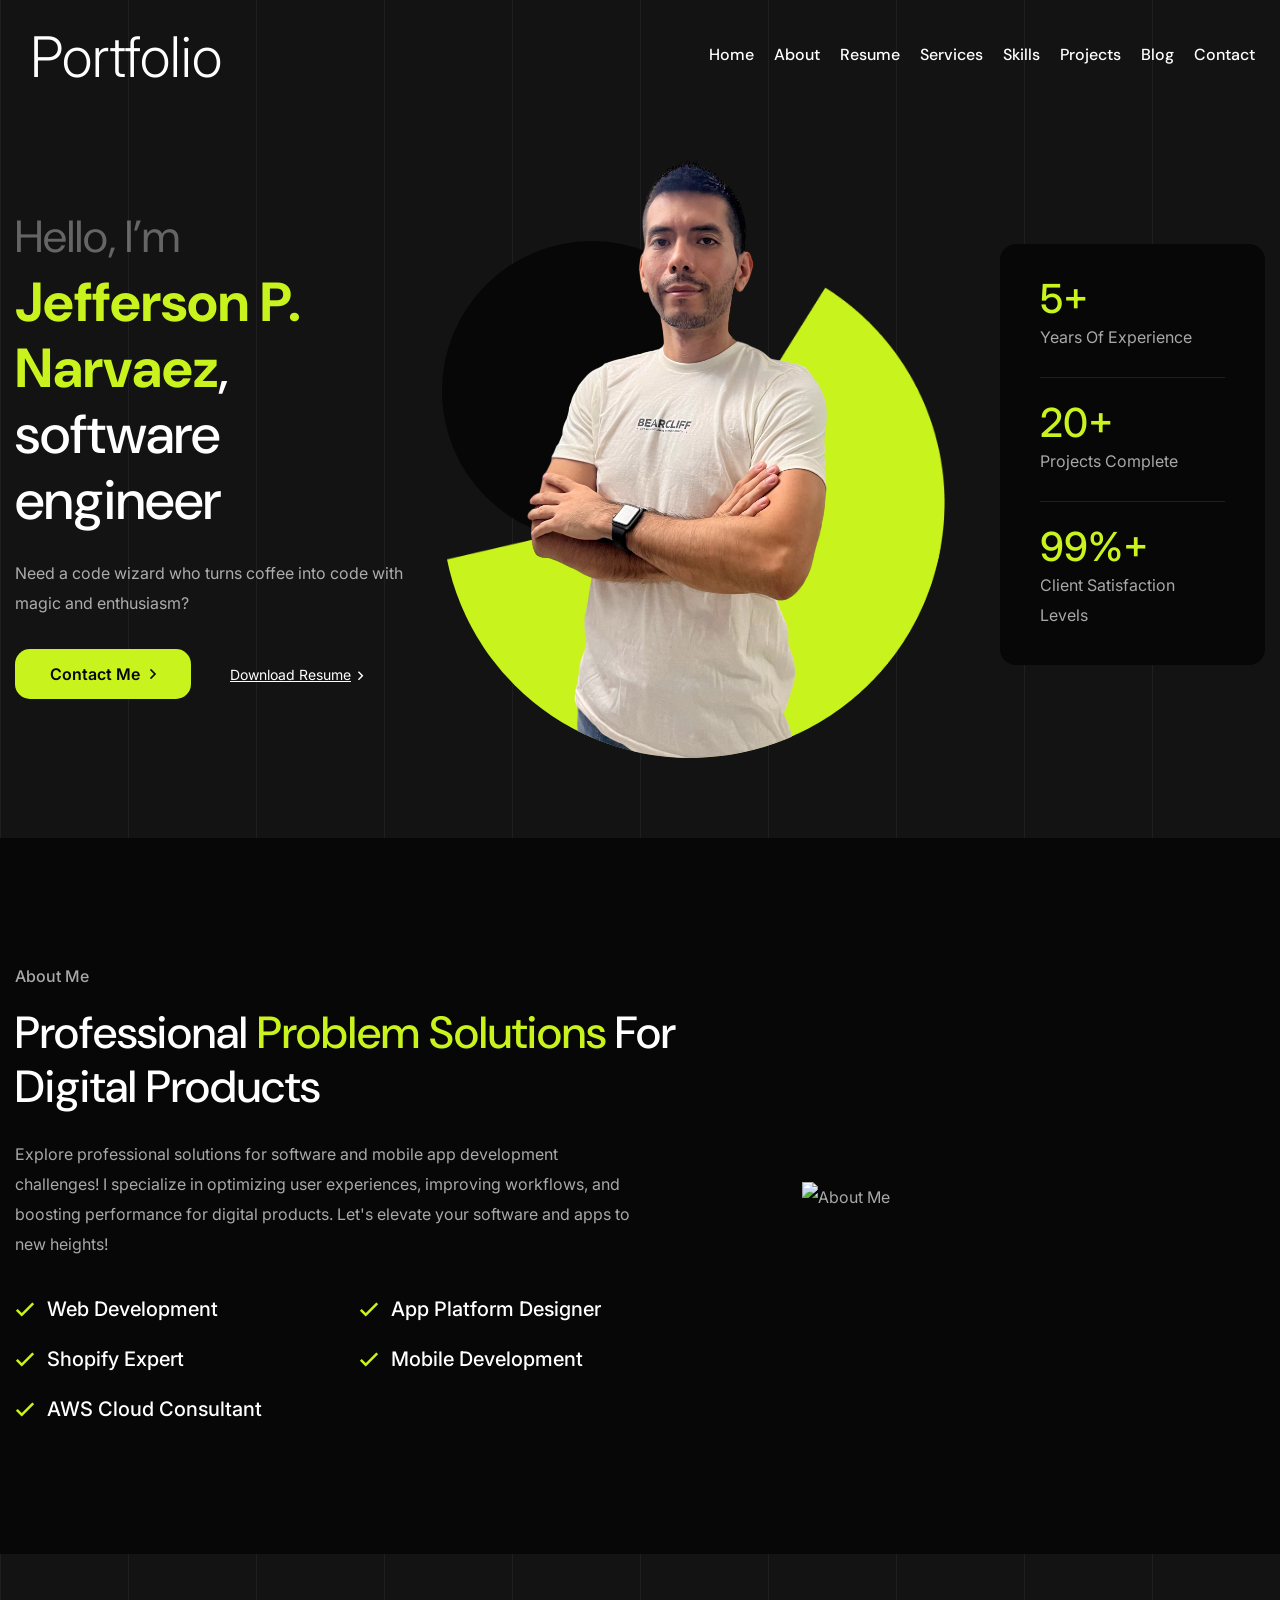
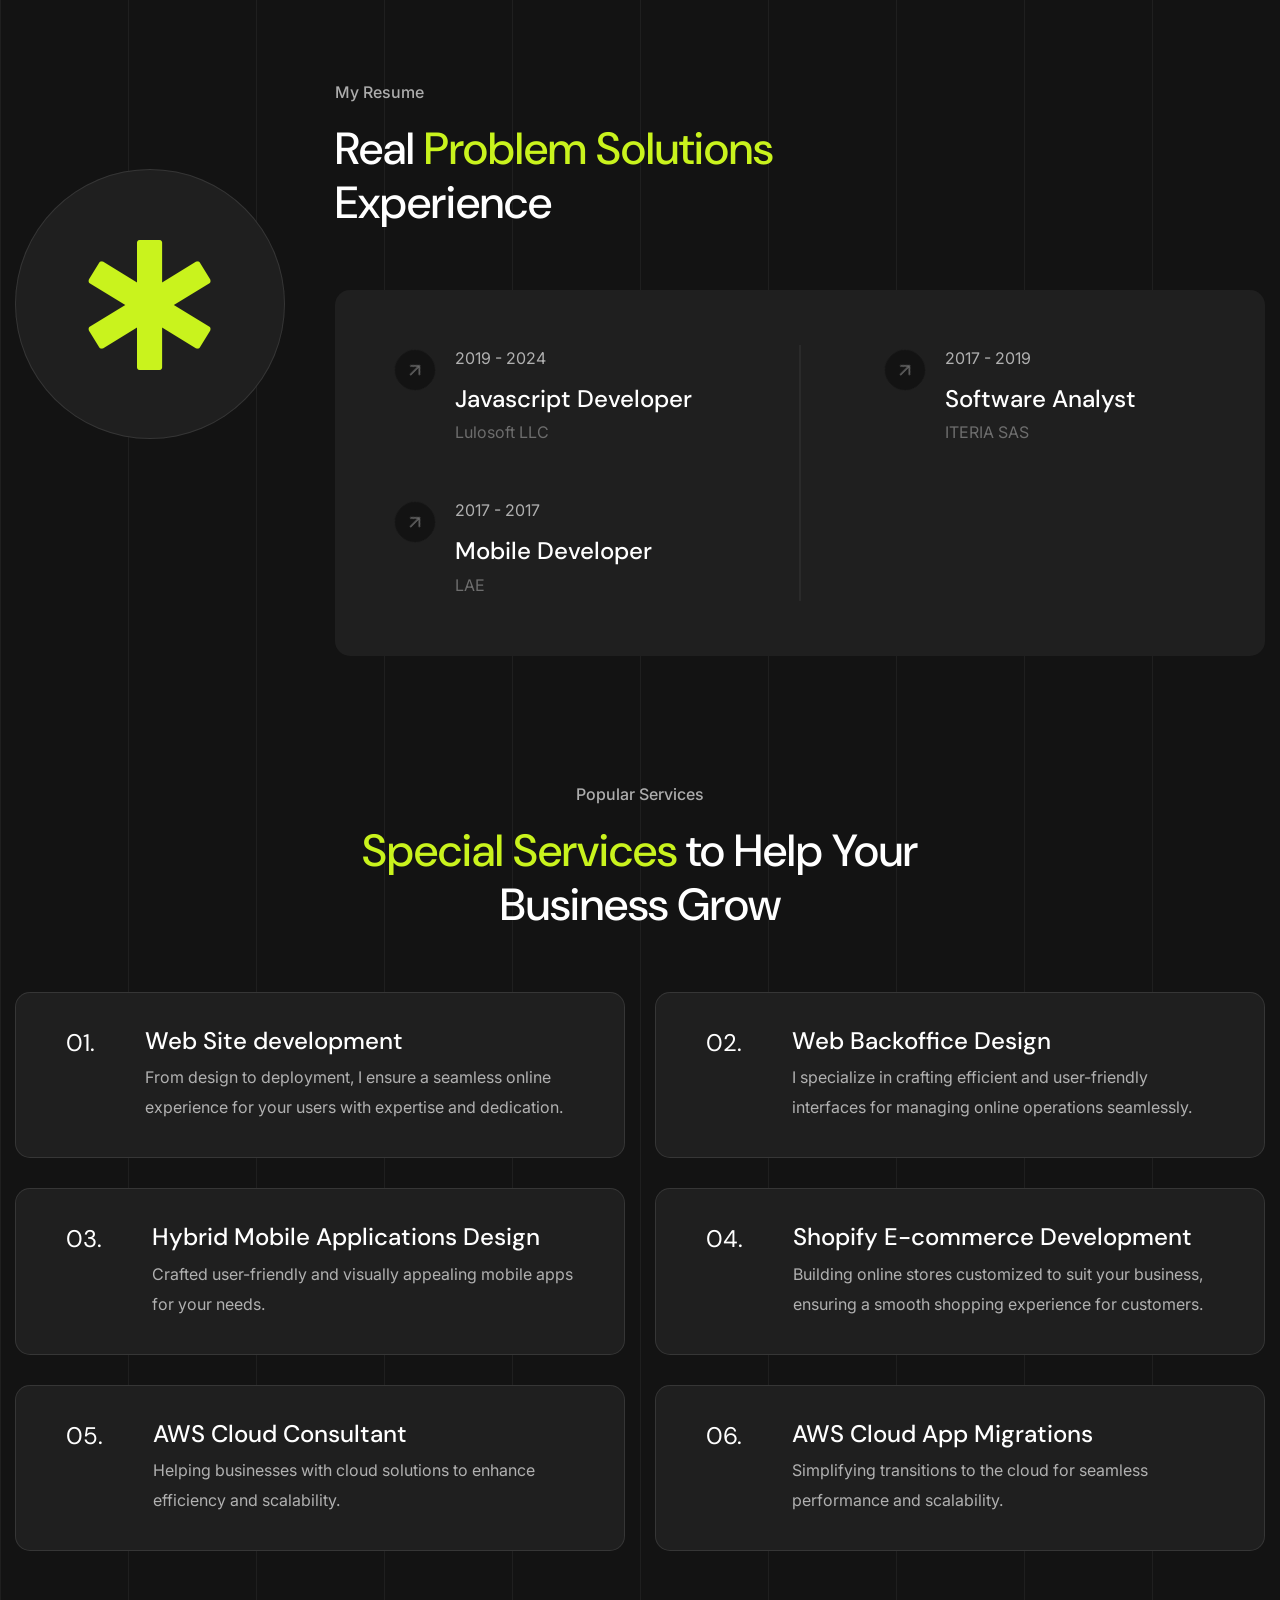
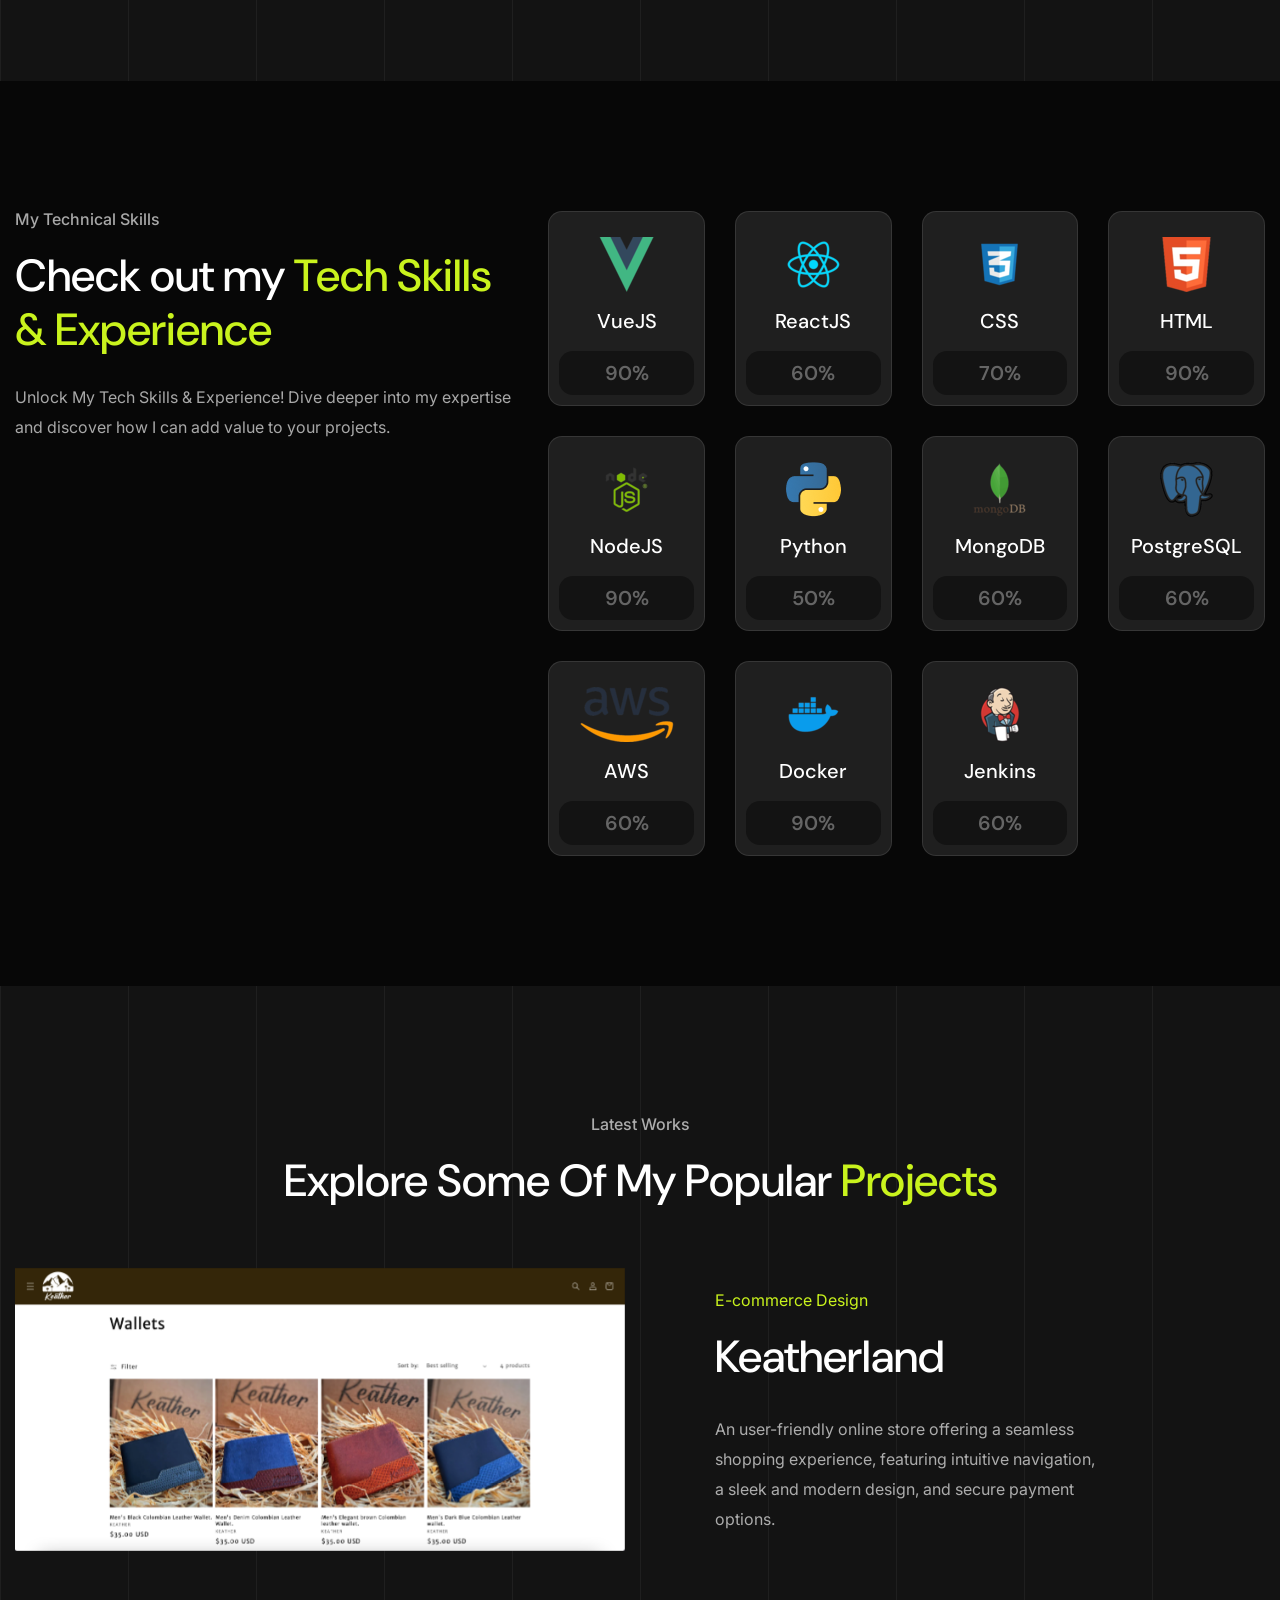
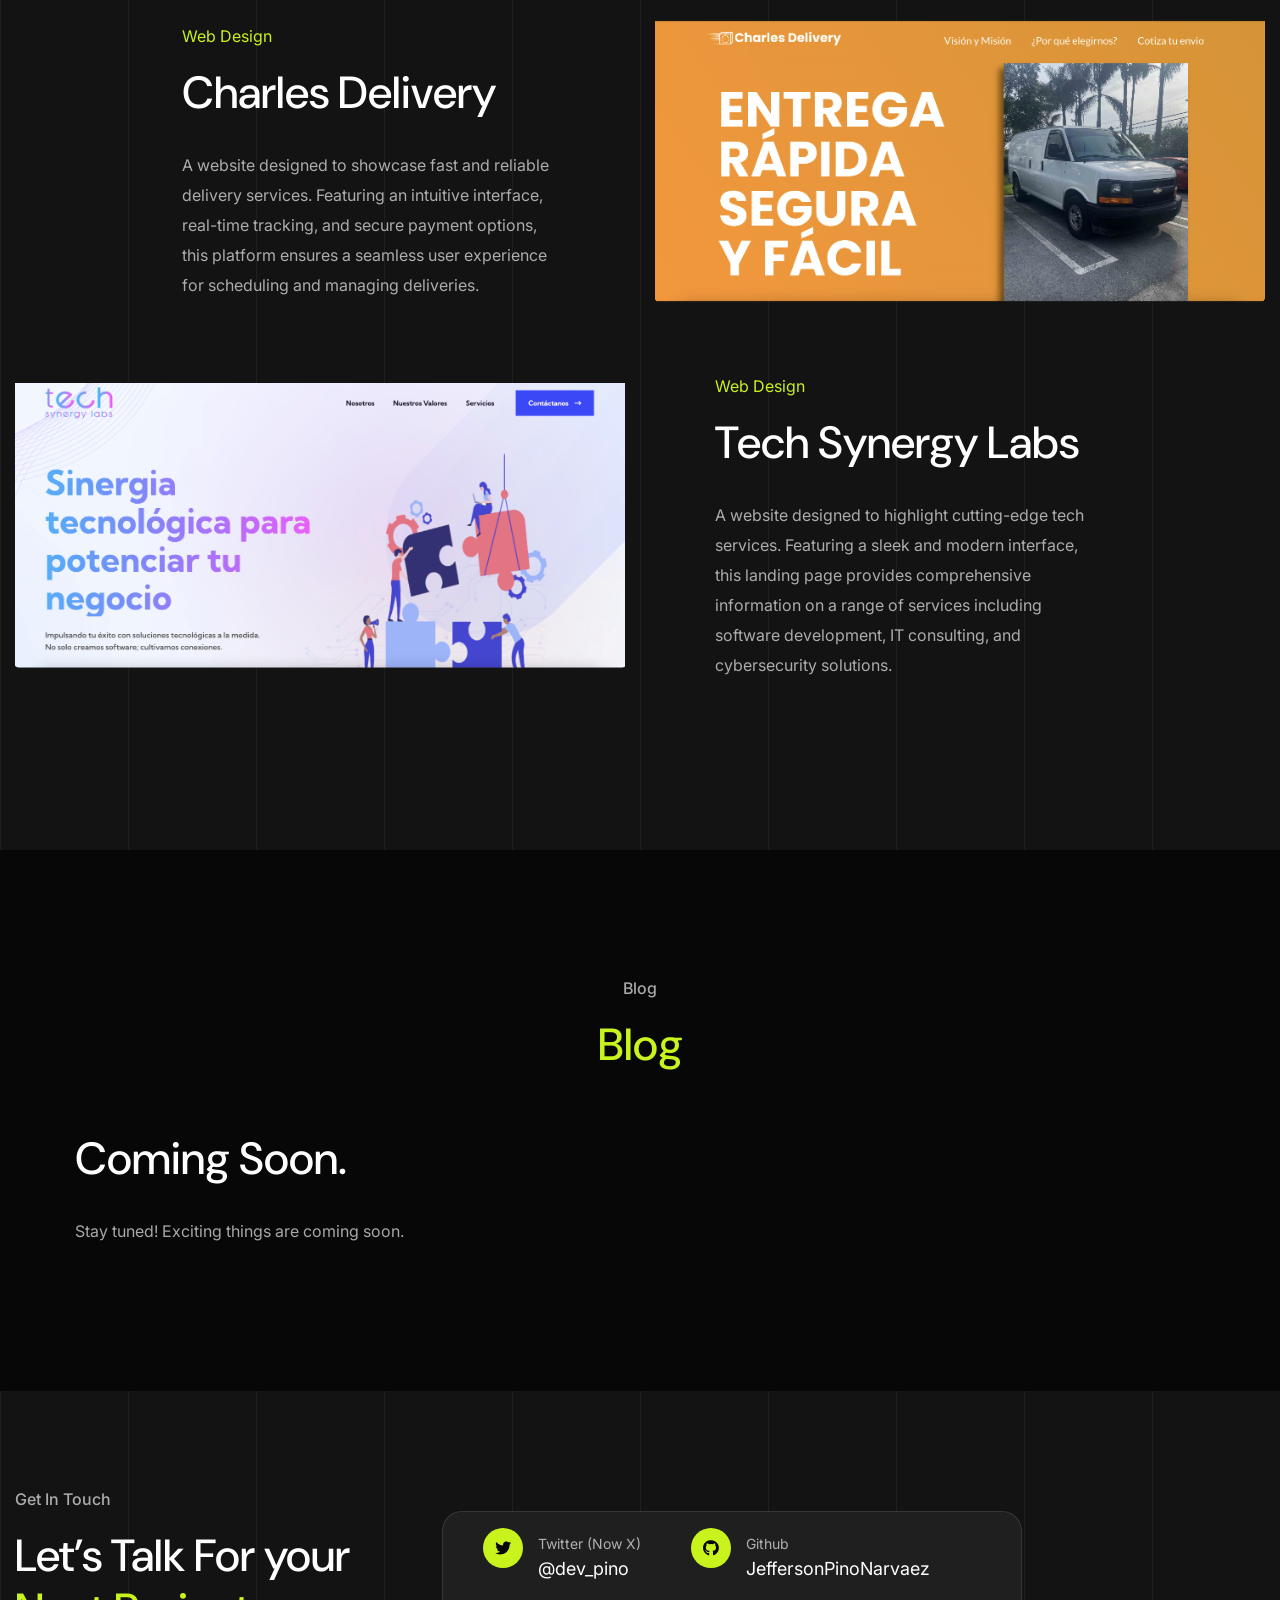
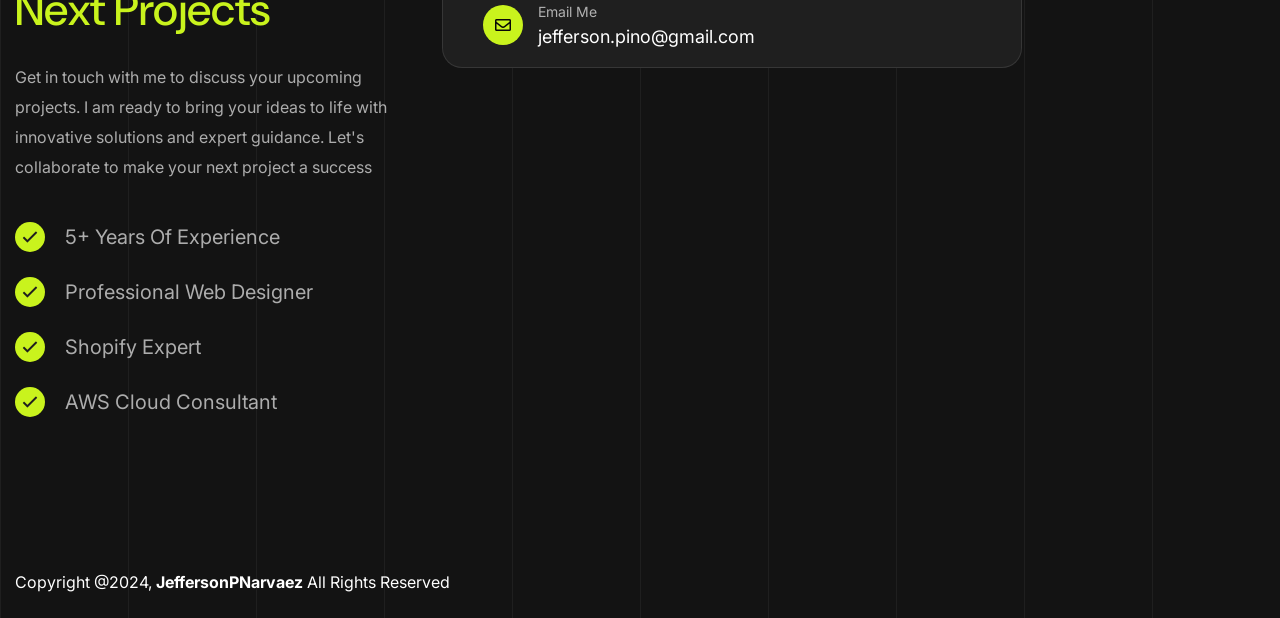
==== commit bedd4265: "All unnecesary assets were removed. All sections were edited and information updated with real info." ====
--- a/index.html
+++ b/index.html
@@ -45,7 +45,9 @@
 
                     <div class="header-inner rel d-flex align-items-center">
                         <div class="logo-outer">
-                            <p>Portfolio Logo</p>
+                            <div class="container text-center mt-5">
+                                <span class="text-white display-4 font-weight-bold">Portfolio</span>
+                            </div>
                         </div>
 
                         <div class="nav-outer clearfix">
@@ -88,16 +90,8 @@
             </div>
             <!--End Header Upper-->
         </header>
-
-
         <!--Form Back Drop-->
         <div class="form-back-drop"></div>
-
-        <!-- Hidden Sidebar -->
-
-        <!--End Hidden Sidebar -->
-
-
         <!-- Hero Section Start -->
         <section id="home" class="main-hero-area pt-150 pb-80 rel z-1">
             <div class="container container-1620">
@@ -133,7 +127,7 @@
                     <div class="col-lg-5">
                         <div class="author-image-part wow fadeIn delay-0-3s">
                             <div class="bg-circle"></div>
-                            <img src="assets/images/hero/me.png" alt="Author">
+                            <img src="assets/images/about/profile1.png" alt="Author">
                             <div class="progress-shape">
                                 <img src="assets/images/hero/progress-shape.png" alt="Progress">
                             </div>
@@ -150,8 +144,6 @@
             </div>
         </section>
         <!-- Hero Section End -->
-
-
         <!-- About Area start -->
         <section id="about" class="about-area rel z-1">
             <div class="for-bgc-black py-130 rpy-100">
@@ -169,31 +161,16 @@
                                 </div>
                                 <ul class="list-style-one two-column wow fadeInUp delay-0-2s">
                                     <li>Web Development</li>
+                                    <li>App Platform Designer</li>
                                     <li>Shopify Expert</li>
                                     <li>Mobile Development</li>
                                     <li>AWS Cloud Consultant</li>
                                 </ul>
-                                <div class="about-info-box mt-25 wow fadeInUp delay-0-2s">
-                                    <div class="info-box-item">
-                                        <i class="far fa-envelope"></i>
-                                        <div class="content">
-                                            <span>Email Me</span><br>
-                                            <a href="mailto:support@gmail.com">jefferson.pino@gmail.com</a>
-                                        </div>
-                                    </div>
-                                    <div class="info-box-item">
-                                        <i class="far fa-phone"></i>
-                                        <div class="content">
-                                            <span>Make A Call</span><br>
-                                            <a href="callto:+000(123)45688">+57 317 698 0670</a>
-                                        </div>
-                                    </div>
-                                </div>
                             </div>
                         </div>
                         <div class="col-lg-5">
                             <div class="about-image-part wow fadeInUp delay-0-3s">
-                                <img src="assets/images/about/about.jpg" alt="About Me">
+                                <img src="assets/images/about/profile2.png" alt="About Me">
                             </div>
                         </div>
                     </div>
@@ -278,8 +255,6 @@
             </div>
         </section>
         <!-- Resume Area end -->
-
-
         <!-- Services Area start -->
         <section id="services" class="services-area pt-130 rpt-100 pb-100 rpb-70 rel z-1">
             <div class="container">
@@ -344,7 +319,7 @@
                         <div class="service-item wow fadeInUp delay-0-4s">
                             <div class="number">06.</div>
                             <div class="content">
-                                <h4>AWS Cloud App Migrations:</h4>
+                                <h4>AWS Cloud App Migrations</h4>
                                 <p>Simplifying transitions to the cloud for seamless performance and scalability.</p>
                             </div>
                         </div>
@@ -360,8 +335,6 @@
             </div>
         </section>
         <!-- Services Area end -->
-
-
         <!-- Skill Area start -->
         <section id="skills" class="skill-area rel z-1">
             <div class="for-bgc-black pt-130 rpt-100 pb-100 rpb-70">
@@ -382,58 +355,79 @@
                                 <div class="row">
                                     <div class="col-xl-3 col-lg-4 col-md-3 col-sm-4 col-6">
                                         <div class="skill-item wow fadeInUp delay-0-2s">
-                                            <img src="assets/images/skills/skill1.png" alt="Skill">
-                                            <h5>Figma</h5>
-                                            <span class="percent">95%</span>
+                                            <img src="assets/images/skills/vue-js-skill.png" alt="Skill">
+                                            <h5>VueJS</h5>
+                                            <span class="percent">90%</span>
                                         </div>
                                     </div>
                                     <div class="col-xl-3 col-lg-4 col-md-3 col-sm-4 col-6">
                                         <div class="skill-item wow fadeInUp delay-0-3s">
-                                            <img src="assets/images/skills/skill2.png" alt="Skill">
-                                            <h5>Figma</h5>
-                                            <span class="percent">83</span>
+                                            <img src="assets/images/skills/react-skill.png" alt="Skill">
+                                            <h5>ReactJS</h5>
+                                            <span class="percent">60%</span>
+                                        </div>
+                                    </div>
+                                    <div class="col-xl-3 col-lg-4 col-md-3 col-sm-4 col-6">
+                                        <div class="skill-item wow fadeInUp delay-0-2s">
+                                            <img src="assets/images/skills/cssraw-skill.png" alt="Skill">
+                                            <h5>CSS</h5>
+                                            <span class="percent">70%</span>
+                                        </div>
+                                    </div>
+                                    <div class="col-xl-3 col-lg-4 col-md-3 col-sm-4 col-6">
+                                        <div class="skill-item wow fadeInUp delay-0-3s">
+                                            <img src="assets/images/skills/html-skill.png" alt="Skill">
+                                            <h5>HTML</h5>
+                                            <span class="percent">90%</span>
                                         </div>
                                     </div>
                                     <div class="col-xl-3 col-lg-4 col-md-3 col-sm-4 col-6">
                                         <div class="skill-item wow fadeInUp delay-0-4s">
-                                            <img src="assets/images/skills/skill3.png" alt="Skill">
-                                            <h5>Figma</h5>
-                                            <span class="percent">93%</span>
+                                            <img src="assets/images/skills/node-js-skill.png" alt="Skill">
+                                            <h5>NodeJS</h5>
+                                            <span class="percent">90%</span>
                                         </div>
                                     </div>
                                     <div class="col-xl-3 col-lg-4 col-md-3 col-sm-4 col-6">
                                         <div class="skill-item wow fadeInUp delay-0-5s">
-                                            <img src="assets/images/skills/skill4.png" alt="Skill">
-                                            <h5>Figma</h5>
-                                            <span class="percent">84%</span>
-                                        </div>
-                                    </div>
-                                    <div class="col-xl-3 col-lg-4 col-md-3 col-sm-4 col-6">
-                                        <div class="skill-item wow fadeInUp delay-0-2s">
-                                            <img src="assets/images/skills/skill5.png" alt="Skill">
-                                            <h5>Figma</h5>
-                                            <span class="percent">65%</span>
-                                        </div>
-                                    </div>
-                                    <div class="col-xl-3 col-lg-4 col-md-3 col-sm-4 col-6">
-                                        <div class="skill-item wow fadeInUp delay-0-3s">
-                                            <img src="assets/images/skills/skill6.png" alt="Skill">
-                                            <h5>Figma</h5>
-                                            <span class="percent">86%</span>
-                                        </div>
-                                    </div>
+                                            <img src="assets/images/skills/python-skill.png" alt="Skill">
+                                            <h5>Python</h5>
+                                            <span class="percent">50%</span>
+                                        </div>
+                                    </div>                                    
                                     <div class="col-xl-3 col-lg-4 col-md-3 col-sm-4 col-6">
                                         <div class="skill-item wow fadeInUp delay-0-4s">
-                                            <img src="assets/images/skills/skill7.png" alt="Skill">
-                                            <h5>Figma</h5>
-                                            <span class="percent">62%</span>
+                                            <img src="assets/images/skills/mongodb-skill.png" alt="Skill">
+                                            <h5>MongoDB</h5>
+                                            <span class="percent">60%</span>
                                         </div>
                                     </div>
                                     <div class="col-xl-3 col-lg-4 col-md-3 col-sm-4 col-6">
                                         <div class="skill-item wow fadeInUp delay-0-5s">
-                                            <img src="assets/images/skills/skill8.png" alt="Skill">
-                                            <h5>Figma</h5>
-                                            <span class="percent">94%</span>
+                                            <img src="assets/images/skills/postgreSQL-skill.png" alt="Skill">
+                                            <h5>PostgreSQL</h5>
+                                            <span class="percent">60%</span>
+                                        </div>
+                                    </div>
+                                    <div class="col-xl-3 col-lg-4 col-md-3 col-sm-4 col-6">
+                                        <div class="skill-item wow fadeInUp delay-0-5s">
+                                            <img src="assets/images/skills/aws-skill.png" alt="Skill">
+                                            <h5>AWS</h5>
+                                            <span class="percent">60%</span>
+                                        </div>
+                                    </div>
+                                    <div class="col-xl-3 col-lg-4 col-md-3 col-sm-4 col-6">
+                                        <div class="skill-item wow fadeInUp delay-0-5s">
+                                            <img src="assets/images/skills/docker-skill.png" alt="Skill">
+                                            <h5>Docker</h5>
+                                            <span class="percent">90%</span>
+                                        </div>
+                                    </div>
+                                    <div class="col-xl-3 col-lg-4 col-md-3 col-sm-4 col-6">
+                                        <div class="skill-item wow fadeInUp delay-0-5s">
+                                            <img src="assets/images/skills/jenkins-skill.png" alt="Skill">
+                                            <h5>Jenkins</h5>
+                                            <span class="percent">60%</span>
                                         </div>
                                     </div>
                                 </div>
@@ -451,8 +445,6 @@
             </div>
         </section>
         <!-- Skill Area end -->
-
-
         <!-- Projects Area start -->
         <section id="portfolio" class="projects-area pt-130 rpt-100 pb-100 rpb-70 rel z-1">
             <div class="container">
@@ -460,71 +452,49 @@
                     <div class="col-xl-12">
                         <div class="section-title text-center mb-60 wow fadeInUp delay-0-2s">
                             <span class="sub-title mb-15">Latest Works</span>
-                            <h2>Explore My Popular <span>Projects</span></h2>
+                            <h2>Explore Some Of My Popular <span>Projects</span></h2>
                         </div>
                     </div>
                 </div>
                 <div class="row align-items-center pb-25">
                     <div class="col-lg-6">
                         <div class="project-image wow fadeInLeft delay-0-2s">
-                            <img src="assets/images/projects/project1.jpg" alt="Project">
+                            <img src="assets/images/projects/keatherland-project.png" alt="Project">
                         </div>
                     </div>
                     <div class="col-xl-5 col-lg-6">
                         <div class="project-content wow fadeInRight delay-0-2s">
-                            <span class="sub-title">Product Design</span>
-                            <h2><a href="project-details.html">Mobile Application Design</a></h2>
-                            <p>Sed ut perspiciatis unde omnin natus totam rem aperiam eaque inventore veritatis
-                                architecto beatae</p>
-                            <a href="project-details.html" class="details-btn"><i class="far fa-arrow-right"></i></a>
+                            <span class="sub-title">E-commerce Design</span>
+                            <h2>Keatherland</h2>
+                            <p>An user-friendly online store offering a seamless shopping experience, featuring intuitive navigation, a sleek and modern design, and secure payment options.</p>
                         </div>
                     </div>
                 </div>
                 <div class="row align-items-center pb-25">
                     <div class="col-lg-6 order-lg-2">
                         <div class="project-image wow fadeInLeft delay-0-2s">
-                            <img src="assets/images/projects/project2.jpg" alt="Project">
+                            <img src="assets/images/projects/charlesdelivery-project.png" alt="Project">
                         </div>
                     </div>
                     <div class="col-xl-5 col-lg-6 ms-auto">
                         <div class="project-content wow fadeInRight delay-0-2s">
-                            <span class="sub-title">Product Design</span>
-                            <h2><a href="project-details.html">Website Makeup Design</a></h2>
-                            <p>Sed ut perspiciatis unde omnin natus totam rem aperiam eaque inventore veritatis
-                                architecto beatae</p>
-                            <a href="project-details.html" class="details-btn"><i class="far fa-arrow-right"></i></a>
+                            <span class="sub-title">Web Design</span>
+                            <h2>Charles Delivery</h2>
+                            <p>A website designed to showcase fast and reliable delivery services. Featuring an intuitive interface, real-time tracking, and secure payment options, this platform ensures a seamless user experience for scheduling and managing deliveries.</p>
                         </div>
                     </div>
                 </div>
                 <div class="row align-items-center pb-25">
                     <div class="col-lg-6">
                         <div class="project-image wow fadeInLeft delay-0-2s">
-                            <img src="assets/images/projects/project3.jpg" alt="Project">
+                            <img src="assets/images/projects/techsynergylabs-project.png" alt="Project">
                         </div>
                     </div>
                     <div class="col-xl-5 col-lg-6">
                         <div class="project-content wow fadeInRight delay-0-2s">
-                            <span class="sub-title">Product Design</span>
-                            <h2><a href="project-details.html">Brand Identity and Motion Design</a></h2>
-                            <p>Sed ut perspiciatis unde omnin natus totam rem aperiam eaque inventore veritatis
-                                architecto beatae</p>
-                            <a href="project-details.html" class="details-btn"><i class="far fa-arrow-right"></i></a>
-                        </div>
-                    </div>
-                </div>
-                <div class="row align-items-center pb-25">
-                    <div class="col-lg-6 order-lg-2">
-                        <div class="project-image wow fadeInLeft delay-0-2s">
-                            <img src="assets/images/projects/project4.jpg" alt="Project">
-                        </div>
-                    </div>
-                    <div class="col-xl-5 col-lg-6 ms-auto">
-                        <div class="project-content wow fadeInRight delay-0-2s">
-                            <span class="sub-title">Product Design</span>
-                            <h2><a href="project-details.html">Mobile Application Development</a></h2>
-                            <p>Sed ut perspiciatis unde omnin natus totam rem aperiam eaque inventore veritatis
-                                architecto beatae</p>
-                            <a href="project-details.html" class="details-btn"><i class="far fa-arrow-right"></i></a>
+                            <span class="sub-title">Web Design</span>
+                            <h2>Tech Synergy Labs</h2>
+                            <p>A website designed to highlight cutting-edge tech services. Featuring a sleek and modern interface, this landing page provides comprehensive information on a range of services including software development, IT consulting, and cybersecurity solutions.</p>
                         </div>
                     </div>
                 </div>
@@ -538,7 +508,6 @@
             </div>
         </section>
         <!-- Projects Area end -->
-
         <!-- Blog Area start -->
         <section id="blog" class="blog-area rel z-1">
             <div class="for-bgc-black pt-130 pb-100 rpt-100 rpb-70">
@@ -546,50 +515,14 @@
                     <div class="row justify-content-center">
                         <div class="col-xl-12">
                             <div class="section-title text-center mb-60 wow fadeInUp delay-0-2s">
-                                <span class="sub-title mb-15">News & Blog</span>
-                                <h2>Latest News & <span>Blog</span></h2>
-                            </div>
-                        </div>
-                    </div>
-                    <div class="row">
-                        <div class="col-lg-6">
-                            <div class="blog-item wow fadeInUp delay-0-2s">
-                                <div class="image">
-                                    <img src="assets/images/blog/blog1.png" alt="Blog">
-                                </div>
-                                <div class="content">
-                                    <div class="blog-meta mb-35">
-                                        <a class="tag" href="blog.html">Design</a>
-                                        <a class="tag" href="blog.html">Figma</a>
-                                    </div>
-                                    <h5><a href="blog-details.html">Tips For Conductin See Usability Studies</a></h5>
-                                    <hr>
-                                    <div class="blog-meta mt-35">
-                                        <a class="date" href="#"><i class="far fa-calendar-alt"></i> September 25,
-                                            2023</a>
-                                    </div>
-                                </div>
-                            </div>
-                        </div>
-                        <div class="col-lg-6">
-                            <div class="blog-item wow fadeInUp delay-0-2s">
-                                <div class="image">
-                                    <img src="assets/images/blog/blog2.png" alt="Blog">
-                                </div>
-                                <div class="content">
-                                    <div class="blog-meta mb-35">
-                                        <a class="tag" href="blog.html">Design</a>
-                                        <a class="tag" href="blog.html">Figma</a>
-                                    </div>
-                                    <h5><a href="blog-details.html">Keyboard-Only Suppor Assistive Technology</a></h5>
-                                    <hr>
-                                    <div class="blog-meta mt-35">
-                                        <a class="date" href="#"><i class="far fa-calendar-alt"></i> September 25,
-                                            2023</a>
-                                    </div>
-                                </div>
-                            </div>
-                        </div>
+                                <span class="sub-title mb-15">Blog</span>
+                                <h2><span>Blog</span></h2>
+                            </div>
+                        </div>
+                    </div>
+                    <div class="project-content wow fadeInRight delay-0-2s">
+                        <h2>Coming Soon.</h2>
+                        <p>Stay tuned! Exciting things are coming soon.</p>
                     </div>
                 </div>
             </div>
@@ -602,7 +535,6 @@
             </div>
         </section>
         <!-- Blog Area end -->
-
         <!-- Contact Area start -->
         <section id="contact" class="contact-area pt-95 pb-130 rpt-70 rpb-100 rel z-1">
             <div class="container">
@@ -612,79 +544,41 @@
                             <div class="section-title mb-40">
                                 <span class="sub-title mb-15">Get In Touch</span>
                                 <h2>Let’s Talk For your <span>Next Projects</span></h2>
-                                <p>Sed ut perspiciatis unde omnin natus totam rem aperiam eaque inventore veritatis</p>
+                                <p>Get in touch with me to discuss your upcoming projects. I am ready to bring your ideas to life with innovative solutions and expert guidance. Let's collaborate to make your next project a success</p>
                             </div>
                             <ul class="list-style-two">
                                 <li>5+ Years Of Experience</li>
                                 <li>Professional Web Designer</li>
-                                <li>Mobile Apps Design</li>
-                                <li>Custom Design Support</li>
+                                <li>Shopify Expert</li>
+                                <li>AWS Cloud Consultant</li>
                             </ul>
                         </div>
                     </div>
                     <div class="col-lg-8">
                         <div class="contact-form contact-form-wrap form-style-one wow fadeInUp delay-0-4s">
-                            <form id="contactForm" class="contactForm" name="contactForm"
-                                action="assets/php/form-process.php" method="post">
-                                <div class="row">
-                                    <div class="col-md-6">
-                                        <div class="form-group">
-                                            <label for="name">Full Name</label>
-                                            <input type="text" id="name" name="name" class="form-control" value=""
-                                                placeholder="Richard D. Hammond" required
-                                                data-error="Please enter your Name">
-                                            <label for="name" class="for-icon"><i class="far fa-user"></i></label>
-                                            <div class="help-block with-errors"></div>
-                                        </div>
-                                    </div>
-                                    <div class="col-md-6">
-                                        <div class="form-group">
-                                            <label for="email">Email Address</label>
-                                            <input type="email" id="email" name="email" class="form-control" value=""
-                                                placeholder="support@gmail.com" required
-                                                data-error="Please enter your Email">
-                                            <label for="email" class="for-icon"><i class="far fa-envelope"></i></label>
-                                            <div class="help-block with-errors"></div>
-                                        </div>
-                                    </div>
-                                    <div class="col-md-6">
-                                        <div class="form-group">
-                                            <label for="phone_number">Phone Number</label>
-                                            <input type="text" id="phone_number" name="phone_number"
-                                                class="form-control" value="" placeholder="+880 (123) 456 88" required
-                                                data-error="Please enter your Phone Number">
-                                            <label for="phone_number" class="for-icon"><i
-                                                    class="far fa-phone"></i></label>
-                                            <div class="help-block with-errors"></div>
-                                        </div>
-                                    </div>
-                                    <div class="col-md-6">
-                                        <div class="form-group">
-                                            <label for="subject">Subject</label>
-                                            <input type="text" id="subject" name="subject" class="form-control" value=""
-                                                placeholder="Subject" required data-error="Please enter your Subject">
-                                            <label for="subject" class="for-icon"><i class="far fa-text"></i></label>
-                                            <div class="help-block with-errors"></div>
-                                        </div>
-                                    </div>
-                                    <div class="col-md-12">
-                                        <div class="form-group">
-                                            <label for="message">Message</label>
-                                            <textarea name="message" id="message" class="form-control" rows="4"
-                                                placeholder="write message" required
-                                                data-error="Please enter your Message"></textarea>
-                                            <div class="help-block with-errors"></div>
-                                        </div>
-                                    </div>
-                                    <div class="col-md-12">
-                                        <div class="form-group mb-0">
-                                            <button type="submit" class="theme-btn">Send Us Message <i
-                                                    class="far fa-angle-right"></i></button>
-                                            <div id="msgSubmit" class="hidden"></div>
-                                        </div>
-                                    </div>
-                                </div>
-                            </form>
+                            <div class="about-info-box mt-25 wow fadeInUp delay-0-2s">
+                                <div class="info-box-item">
+                                    <i class="fab fa-twitter mb-3"></i>
+                                    <div class="content">
+                                        <span>Twitter (Now X)</span><br>
+                                        <a href="https://x.com/dev_pino" target="_blank">@dev_pino</a>
+                                    </div>
+                                </div>
+                                <div class="info-box-item">
+                                    <i class="fab fa-github mb-3"></i>
+                                    <div class="content">
+                                        <span>Github</span><br>
+                                        <a href="https://github.com/JeffersonPinoNarvaez">JeffersonPinoNarvaez</a>
+                                    </div>
+                                </div>
+                                <div class="info-box-item">
+                                    <i class="far fa-envelope"></i>
+                                    <div class="content">
+                                        <span>Email Me</span><br>
+                                            <a href="mailto:jefferson.pino@gmail.com">jefferson.pino@gmail.com</a>
+                                    </div>
+                                </div>                                
+                            </div>                            
                         </div>
                     </div>
                 </div>
@@ -698,70 +592,15 @@
             </div>
         </section>
         <!-- Contact Area end -->
-
-
         <!-- footer area start -->
         <footer class="main-footer rel z-1">
-            <div class="footer-top-wrap bgc-black pt-100 pb-75">
-                <div class="container">
-                    <div class="row">
-                        <div class="col-lg-2 col-md-12">
-                            <div class="footer-widget widget_logo wow fadeInUp delay-0-2s">
-                                <div class="footer-logo">
-                                    <a href="index.html"><img src="assets/images/logos/logo.png" alt="Logo"></a>
-                                </div>
-                            </div>
-                        </div>
-                        <div class="col-lg-7 col-md-7">
-                            <div class="footer-widget widget_nav_menu wow fadeInUp delay-0-4s">
-                                <h6 class="footer-title">Quick Link</h6>
-                                <ul>
-                                    <li><a href="services.html">Service</a></li>
-                                    <li><a href="projects.html">Projects</a></li>
-                                    <li><a href="services.html#pricing">Pricing</a></li>
-                                    <li><a href="about.html#faqs">Faqs</a></li>
-                                    <li><a href="contact.html">Contact</a></li>
-                                </ul>
-                            </div>
-                            <div class="footer-widget widget_newsletter wow fadeInUp delay-0-4s">
-                                <form action="#">
-                                    <label for="email-address"><i class="far fa-envelope"></i></label>
-                                    <input id="email-address" type="email" placeholder="Email Address" required>
-                                    <button>Sign Up <i class="far fa-angle-right"></i></button>
-                                </form>
-                            </div>
-                        </div>
-                        <div class="col-lg-3 col-md-5">
-                            <div class="footer-widget widget_contact_info wow fadeInUp delay-0-6s">
-                                <h6 class="footer-title">Address</h6>
-                                <ul>
-                                    <li><i class="far fa-map-marker-alt"></i> 55 Main Street, 2nd block, New York City
-                                    </li>
-                                    <li><i class="far fa-envelope"></i> <a
-                                            href="mailto:support@gmail.com">support@gmail.com</a></li>
-                                    <li><i class="far fa-phone"></i> <a href="callto:+880(123)45688">+880 (123) 456
-                                            88</a></li>
-                                </ul>
-                            </div>
-                        </div>
-                    </div>
-                </div>
-            </div>
             <div class="footer-bottom pt-20 pb-5 rpt-25">
                 <div class="container">
                     <div class="row">
                         <div class="col-lg-6">
                             <div class="copyright-text">
-                                <p>Copyright @2023, <a href="index.html">Noxfolio</a> All Rights Reserved</p>
-                            </div>
-                        </div>
-                        <div class="col-lg-6 text-lg-end">
-                            <ul class="footer-bottom-nav">
-                                <li><a href="#">Facebook</a></li>
-                                <li><a href="#">Twitter</a></li>
-                                <li><a href="#">Instagram</a></li>
-                                <li><a href="#">LinkedIn</a></li>
-                            </ul>
+                                <p>Copyright @2024, <b>JeffersonPNarvaez</b> All Rights Reserved</p>
+                            </div>
                         </div>
                     </div>
                     <!-- Scroll Top Button -->
@@ -778,11 +617,8 @@
             </div>
         </footer>
         <!-- footer area end -->
-
     </div>
     <!--End pagewrapper-->
-
-
     <!-- Jquery -->
     <script src="assets/js/jquery-3.6.0.min.js"></script>
     <!-- Bootstrap -->
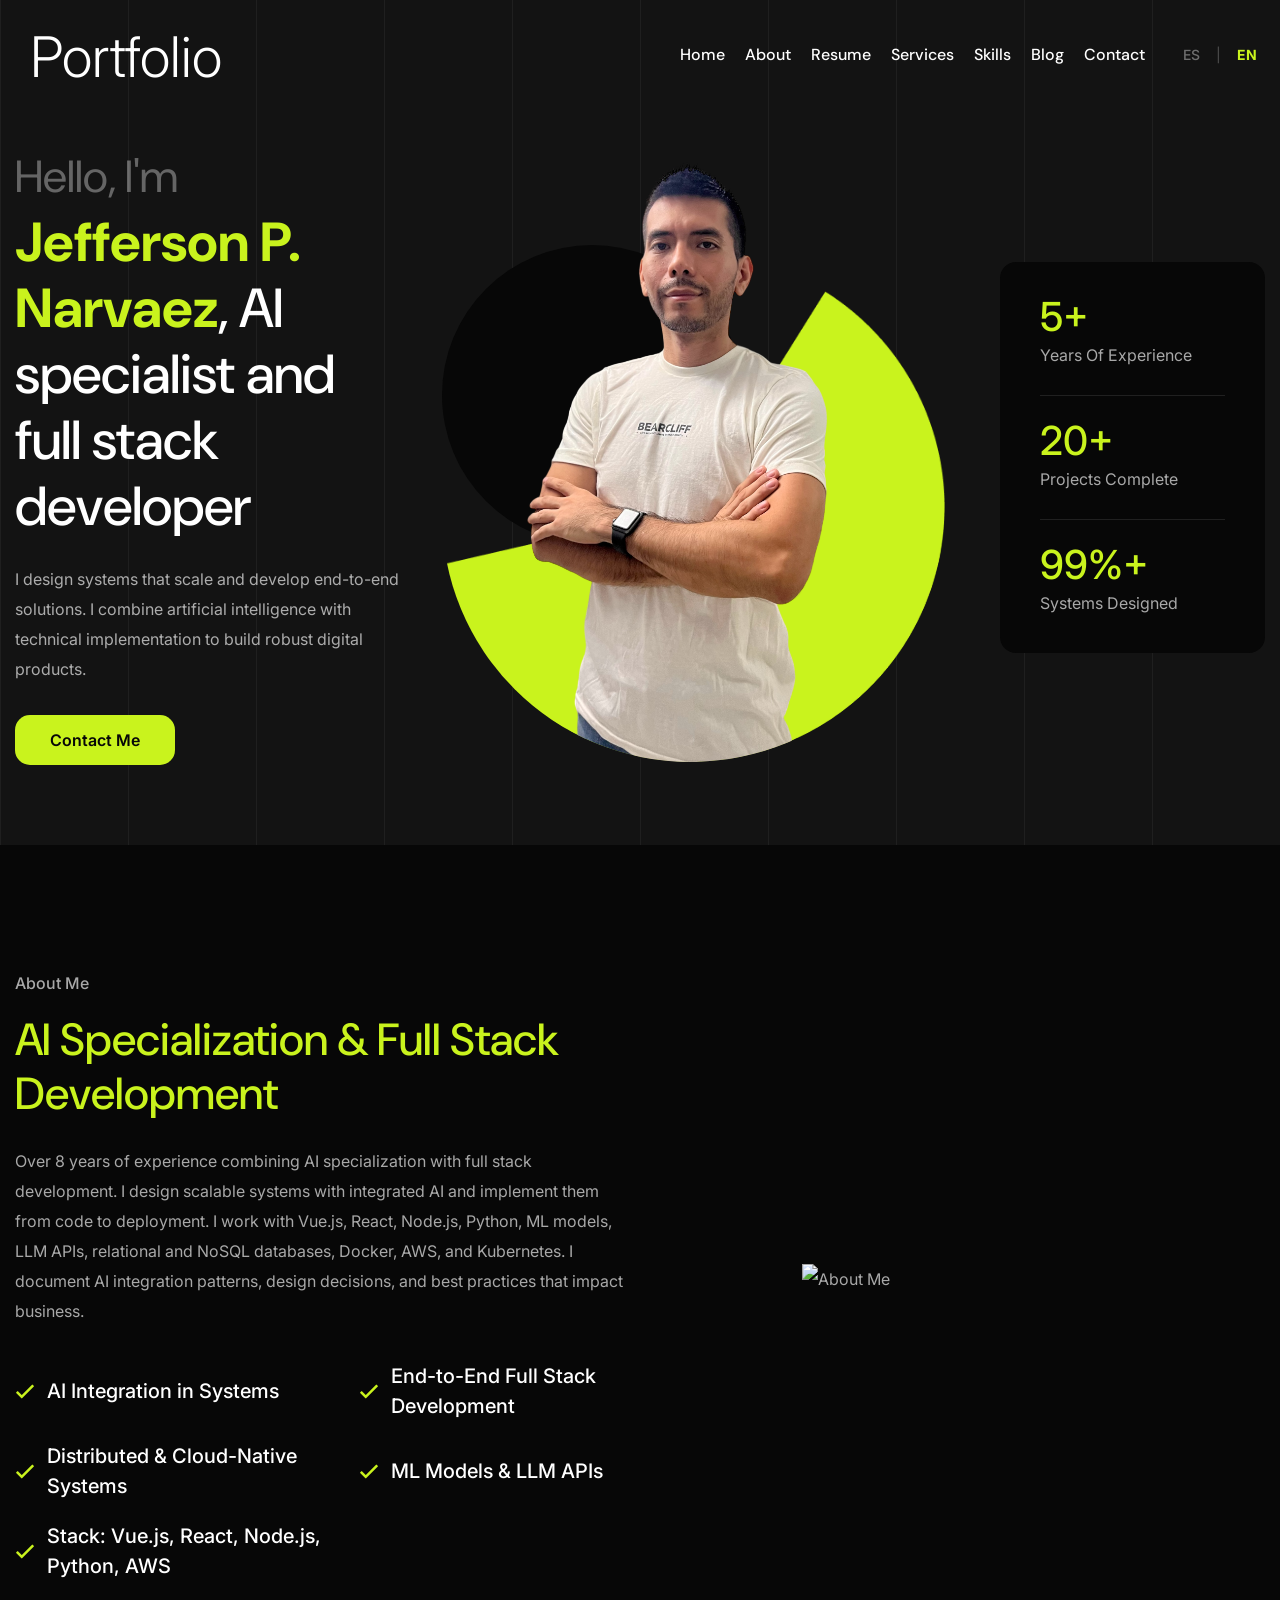
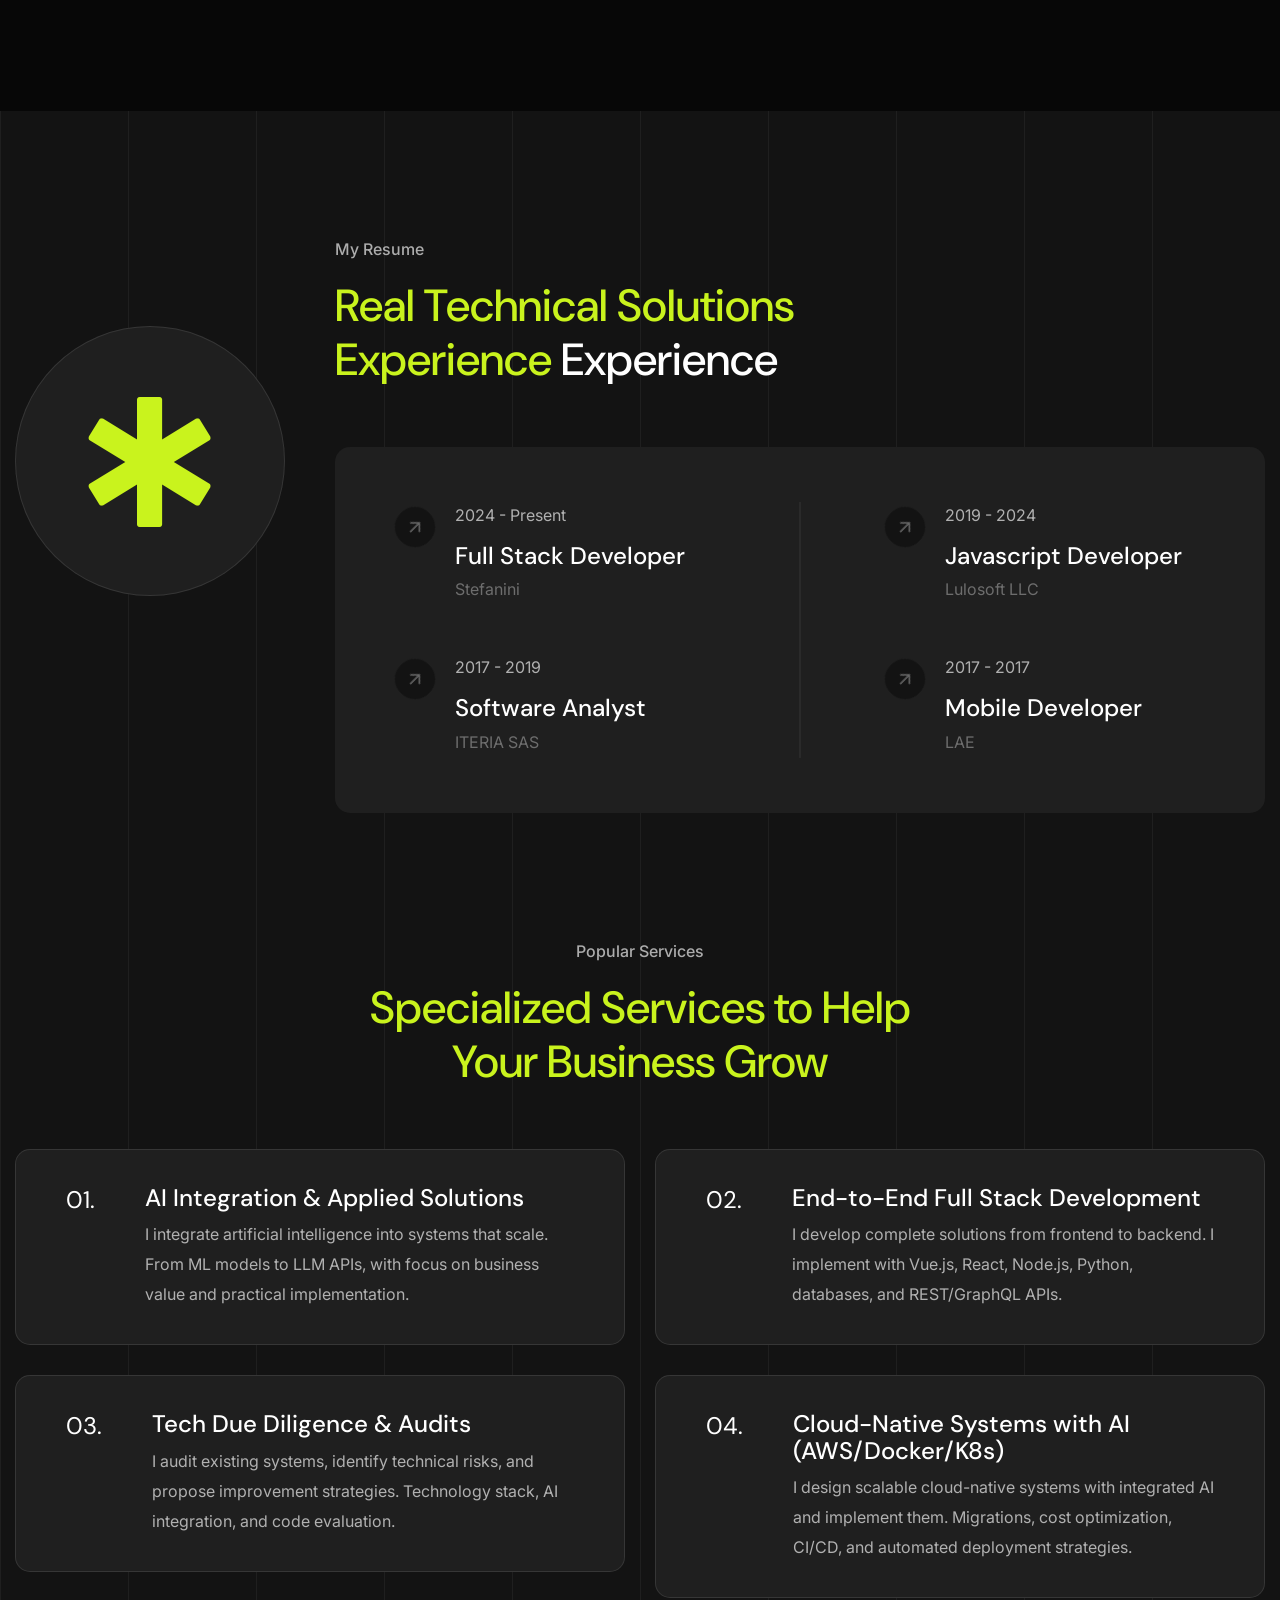
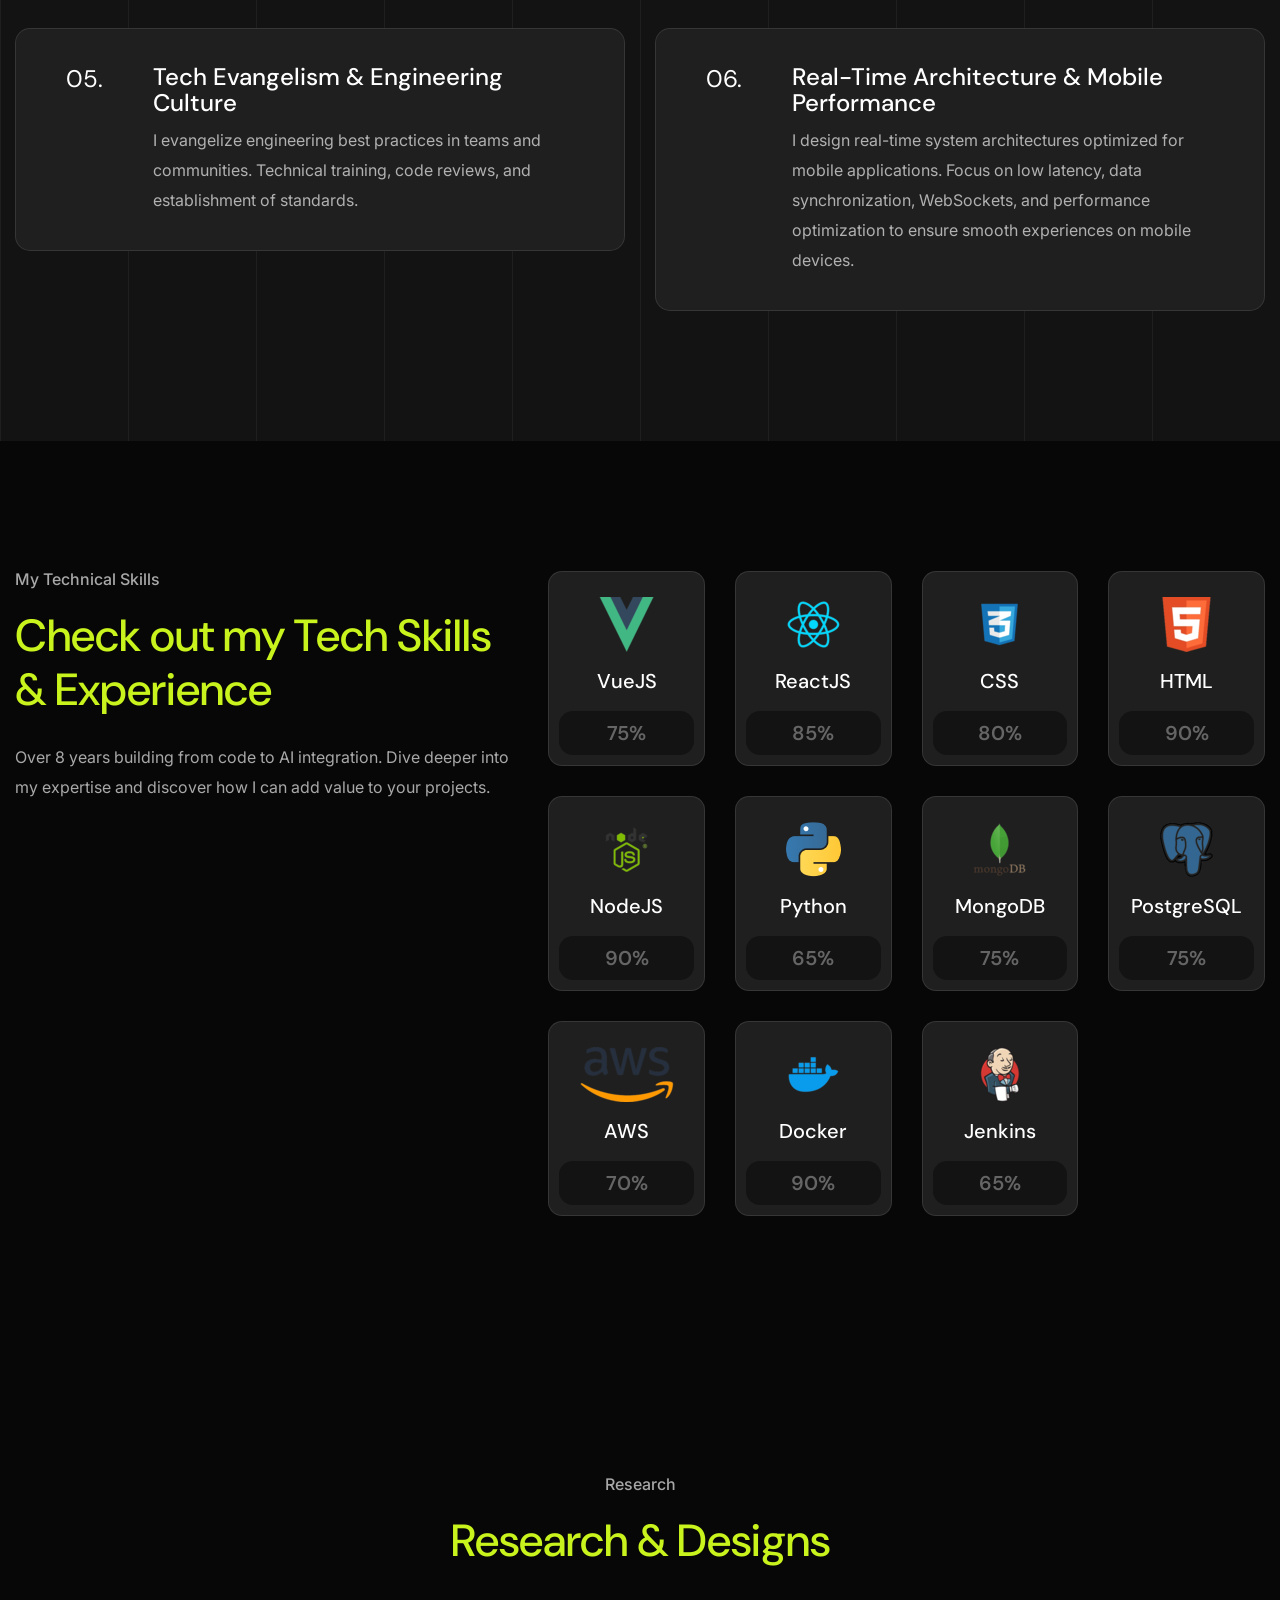
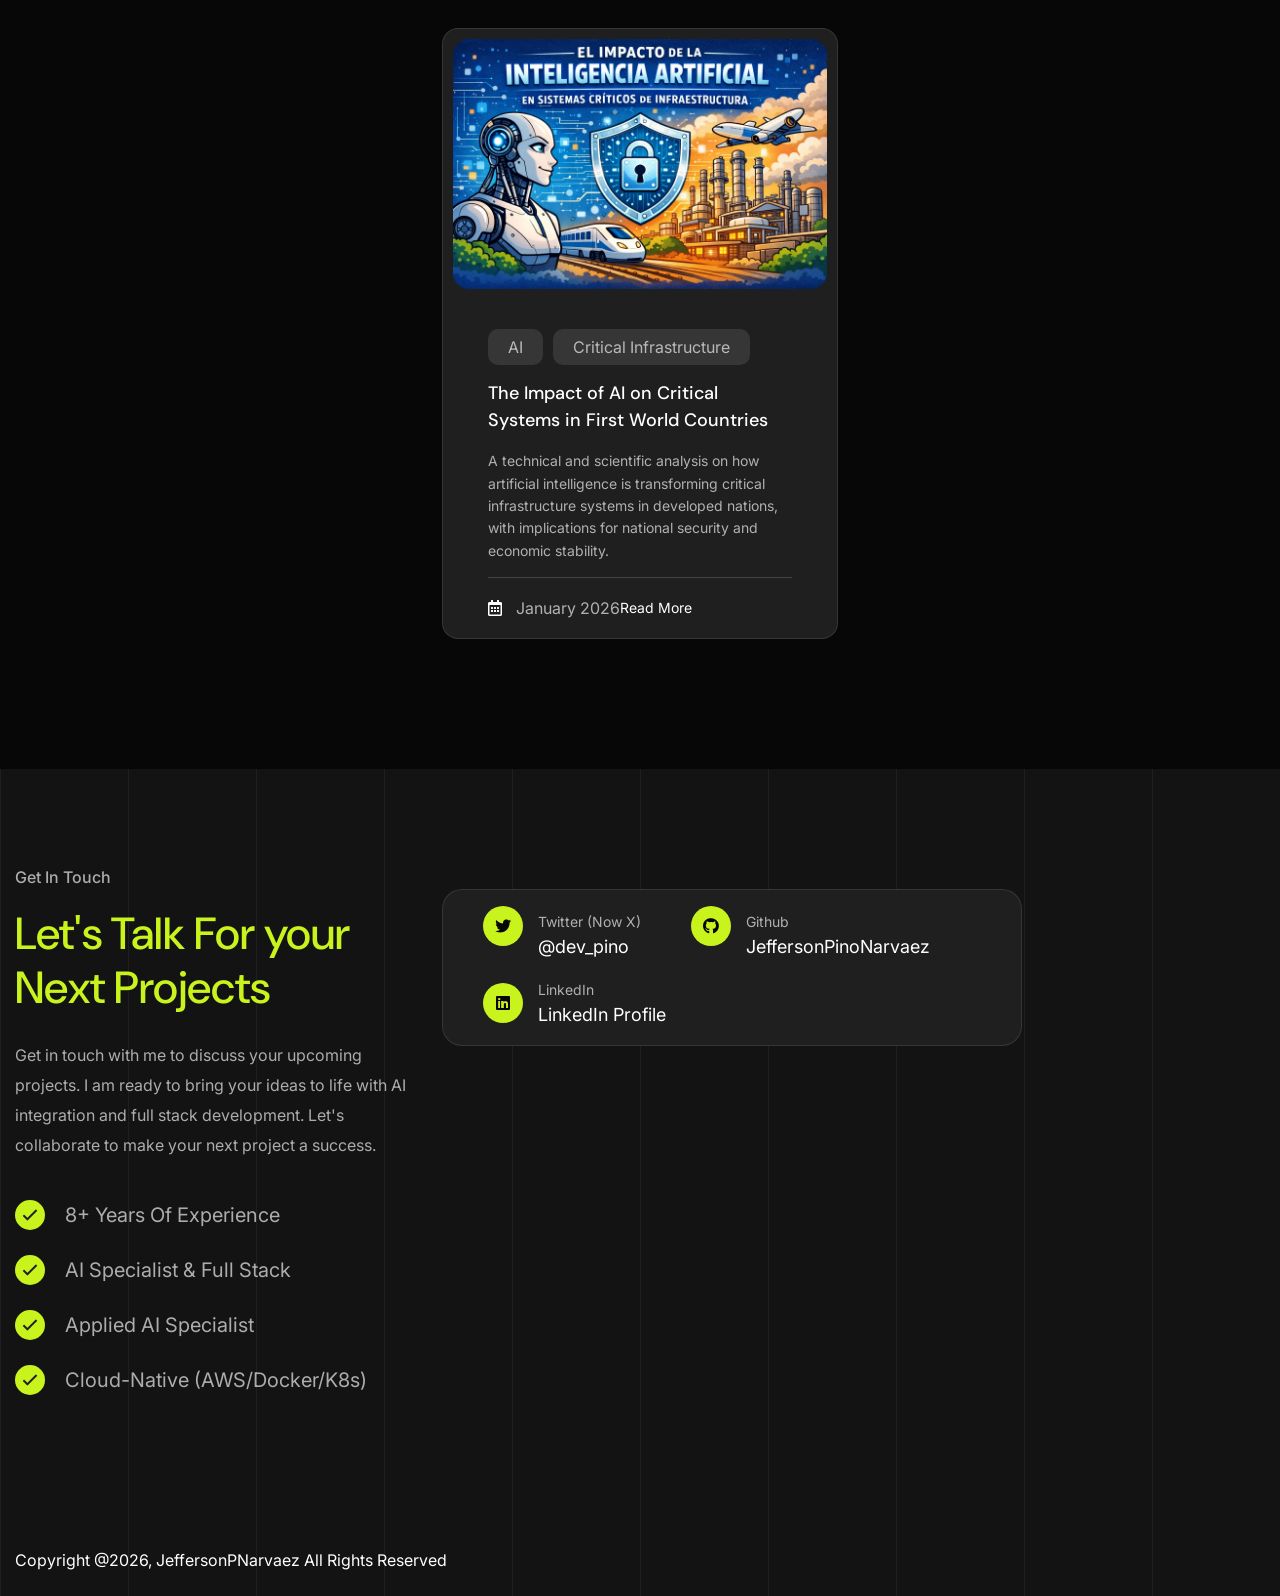
==== commit 9fccff63: "feat: Refactor to AI Specialist profile with bilingual i18n and Research section - Change profile fo" ====
--- a/index.html
+++ b/index.html
@@ -1,5 +1,5 @@
 <!DOCTYPE html>
-<html lang="zxx">
+<html lang="es">
 
 <head>
     <!-- Required meta tags -->
@@ -18,8 +18,6 @@
     <link rel="stylesheet" href="assets/css/fontawesome-5.14.0.min.css">
     <!-- Bootstrap -->
     <link rel="stylesheet" href="assets/css/bootstrap.min.css">
-    <!-- Magnific Popup -->
-    <link rel="stylesheet" href="assets/css/magnific-popup.min.css">
     <!-- Nice Select -->
     <link rel="stylesheet" href="assets/css/nice-select.min.css">
     <!-- Animate -->
@@ -71,15 +69,19 @@
 
                                 <div class="navbar-collapse collapse clearfix">
                                     <ul class="navigation onepage clearfix">
-                                        <li><a href="#home">Home</a></li>
-                                        <li><a href="#about">about</a></li>
-                                        <li><a href="#resume">Resume</a></li>
-                                        <li><a href="#services">services</a></li>
-                                        <li><a href="#skills">skills</a></li>
-                                        <li><a href="#portfolio">projects</a></li>
-                                        <li><a href="#blog">blog</a></li>
-                                        <li><a href="#contact">Contact</a></li>
+                                        <li><a href="#home" data-i18n="nav.home">Home</a></li>
+                                        <li><a href="#about" data-i18n="nav.about">about</a></li>
+                                        <li><a href="#resume" data-i18n="nav.resume">Resume</a></li>
+                                        <li><a href="#services" data-i18n="nav.services">services</a></li>
+                                        <li><a href="#skills" data-i18n="nav.skills">skills</a></li>
+                                        <li><a href="#blog" data-i18n="nav.blog">blog</a></li>
+                                        <li><a href="#contact" data-i18n="nav.contact">Contact</a></li>
                                     </ul>
+                                    <div class="lang-toggle">
+                                        <button id="btn-es" class="lang-btn" onclick="switchLanguage('es')" aria-label="Switch to Spanish">ES</button>
+                                        <span class="lang-separator">|</span>
+                                        <button id="btn-en" class="lang-btn" onclick="switchLanguage('en')" aria-label="Switch to English">EN</button>
+                                    </div>
                                 </div>
 
                             </nav>
@@ -98,13 +100,11 @@
                 <div class="row align-items-center">
                     <div class="col-lg-4 col-sm-7">
                         <div class="hero-content rmb-55 wow fadeInUp delay-0-2s">
-                            <span class="h2">Hello, I’m </span>
-                            <h1><b>Jefferson P. Narvaez</b>, software engineer</h1>
-                            <p>Need a code wizard who turns coffee into code with magic and enthusiasm?</p>
+                            <span class="h2" data-i18n="hero.greeting">Hola, soy </span>
+                            <h1><b data-i18n="hero.name">Jefferson P. Narvaez</b>, <span data-i18n="hero.title">especialista en IA y desarrollador full stack</span></h1>
+                            <p data-i18n="hero.tagline">Diseño sistemas que escalan y desarrollo soluciones end-to-end. Combino inteligencia artificial con implementación técnica para crear productos digitales robustos.</p>
                             <div class="hero-btns">
-                                <a href="#contact" class="theme-btn">Contact me <i class="far fa-angle-right"></i></a>
-                                <a href="./assets/docs/jeffersonPNarvaezCVEnglish.pdf" class="read-more"
-                                    download>Download Resume <i class="far fa-angle-right"></i></a>
+                                <a href="#contact" class="theme-btn" data-i18n="hero.ctaContact">Contact me <i class="far fa-angle-right"></i></a>
                             </div>
                         </div>
                     </div>
@@ -112,15 +112,15 @@
                         <div class="hero-counter-wrap ms-lg-auto rmb-55 wow fadeInUp delay-0-4s">
                             <div class="counter-item counter-text-wrap">
                                 <span class="count-text plus" data-speed="3000" data-stop="5">0</span>
-                                <span class="counter-title">Years Of Experience</span>
+                                <span class="counter-title" data-i18n="hero.stats.experience">Años de Experiencia</span>
                             </div>
                             <div class="counter-item counter-text-wrap">
                                 <span class="count-text plus" data-speed="3000" data-stop="20">0</span>
-                                <span class="counter-title">Projects Complete</span>
+                                <span class="counter-title" data-i18n="hero.stats.projects">Proyectos Completados</span>
                             </div>
                             <div class="counter-item counter-text-wrap">
                                 <span class="count-text percent" data-speed="3000" data-stop="99">0</span>
-                                <span class="counter-title">Client Satisfaction Levels</span>
+                                <span class="counter-title" data-i18n="hero.stats.satisfaction">Sistemas Diseñados</span>
                             </div>
                         </div>
                     </div>
@@ -152,19 +152,16 @@
                         <div class="col-lg-7">
                             <div class="about-content-part rel z-2 rmb-55">
                                 <div class="section-title mb-35 wow fadeInUp delay-0-2s">
-                                    <span class="sub-title mb-15">About Me</span>
-                                    <h2>Professional <span>Problem Solutions</span> For Digital Products</h2>
-                                    <p>Explore professional solutions for software and mobile app development
-                                        challenges! I specialize in optimizing user experiences, improving workflows,
-                                        and boosting performance for digital products. Let's elevate your software and
-                                        apps to new heights!</p>
+                                    <span class="sub-title mb-15" data-i18n="about.subtitle">Acerca de Mí</span>
+                                    <h2><span data-i18n="about.heading">Especialización en IA</span> <span data-i18n="about.headingHighlight">y Desarrollo Full Stack</span></h2>
+                                    <p data-i18n="about.body">Más de 8 años de experiencia combinando especialización en inteligencia artificial con desarrollo full stack. Diseño sistemas escalables con IA integrada y los implemento desde el código hasta el despliegue. Trabajo con Vue.js, React, Node.js, Python, modelos de ML, APIs de LLM, bases de datos relacionales y NoSQL, Docker, AWS y Kubernetes. Documento patrones de integración de IA, decisiones de diseño y mejores prácticas que impactan el negocio.</p>
                                 </div>
                                 <ul class="list-style-one two-column wow fadeInUp delay-0-2s">
-                                    <li>Web Development</li>
-                                    <li>App Platform Designer</li>
-                                    <li>Shopify Expert</li>
-                                    <li>Mobile Development</li>
-                                    <li>AWS Cloud Consultant</li>
+                                    <li data-i18n="about.bullets.0">Integración de IA en Sistemas</li>
+                                    <li data-i18n="about.bullets.1">Desarrollo Full Stack End-to-End</li>
+                                    <li data-i18n="about.bullets.2">Sistemas Distribuidos y Cloud-Native</li>
+                                    <li data-i18n="about.bullets.3">Modelos de ML y APIs de LLM</li>
+                                    <li data-i18n="about.bullets.4">Stack: Vue.js, React, Node.js, Python, AWS</li>
                                 </ul>
                             </div>
                         </div>
@@ -198,8 +195,8 @@
                         <div class="row">
                             <div class="col-xl-8 col-lg-9">
                                 <div class="section-title mb-60 wow fadeInUp delay-0-2s">
-                                    <span class="sub-title mb-15">My Resume</span>
-                                    <h2>Real <span>Problem Solutions</span> Experience</h2>
+                                    <span class="sub-title mb-15" data-i18n="resume.subtitle">My Resume</span>
+                                    <h2><span data-i18n="resume.heading">Real</span> <span data-i18n="resume.headingHighlight">Problem Solutions</span> Experience</h2>
                                 </div>
                             </div>
                         </div>
@@ -211,9 +208,9 @@
                                             <i class="far fa-arrow-right"></i>
                                         </div>
                                         <div class="content">
-                                            <span class="years">2019 - 2024</span>
-                                            <h4>Javascript Developer</h4>
-                                            <span class="company">Lulosoft LLC</span>
+                                            <span class="years" data-i18n="resume.jobs.job1.years">2024 - Actualidad</span>
+                                            <h4 data-i18n="resume.jobs.job1.title">Full Stack Developer</h4>
+                                            <span class="company" data-i18n="resume.jobs.job1.company">Stefanini</span>
                                         </div>
                                     </div>
                                 </div>
@@ -223,9 +220,9 @@
                                             <i class="far fa-arrow-right"></i>
                                         </div>
                                         <div class="content">
-                                            <span class="years">2017 - 2019</span>
-                                            <h4>Software Analyst</h4>
-                                            <span class="company">ITERIA SAS</span>
+                                            <span class="years" data-i18n="resume.jobs.job2.years">2019 - 2024</span>
+                                            <h4 data-i18n="resume.jobs.job2.title">Javascript Developer</h4>
+                                            <span class="company" data-i18n="resume.jobs.job2.company">Lulosoft LLC</span>
                                         </div>
                                     </div>
                                 </div>
@@ -235,9 +232,21 @@
                                             <i class="far fa-arrow-right"></i>
                                         </div>
                                         <div class="content">
-                                            <span class="years">2017 - 2017</span>
-                                            <h4>Mobile Developer</h4>
-                                            <span class="company">LAE</span>
+                                            <span class="years" data-i18n="resume.jobs.job3.years">2017 - 2019</span>
+                                            <h4 data-i18n="resume.jobs.job3.title">Software Analyst</h4>
+                                            <span class="company" data-i18n="resume.jobs.job3.company">ITERIA SAS</span>
+                                        </div>
+                                    </div>
+                                </div>
+                                <div class="col-xl-5 col-md-6">
+                                    <div class="resume-item wow fadeInUp delay-0-4s">
+                                        <div class="icon">
+                                            <i class="far fa-arrow-right"></i>
+                                        </div>
+                                        <div class="content">
+                                            <span class="years" data-i18n="resume.jobs.job4.years">2017 - 2017</span>
+                                            <h4 data-i18n="resume.jobs.job4.title">Mobile Developer</h4>
+                                            <span class="company" data-i18n="resume.jobs.job4.company">LAE</span>
                                         </div>
                                     </div>
                                 </div>
@@ -261,8 +270,8 @@
                 <div class="row justify-content-center">
                     <div class="col-xl-6 col-lg-8">
                         <div class="section-title text-center mb-60 wow fadeInUp delay-0-2s">
-                            <span class="sub-title mb-15">Popular Services</span>
-                            <h2><span>Special Services</span> to Help Your Business Grow</h2>
+                            <span class="sub-title mb-15" data-i18n="services.subtitle">Popular Services</span>
+                            <h2><span data-i18n="services.heading">Specialized Services</span> <span data-i18n="services.headingHighlight">to Help Your Business Grow</span></h2>
                         </div>
                     </div>
                 </div>
@@ -271,8 +280,8 @@
                         <div class="service-item wow fadeInUp delay-0-2s">
                             <div class="number">01.</div>
                             <div class="content">
-                                <h4>Web Site development</h4>
-                                <p>From design to deployment, I ensure a seamless online experience for your users with
+                                <h4 data-i18n="services.items.01.title">Web Site development</h4>
+                                <p data-i18n="services.items.01.description">From design to deployment, I ensure a seamless online experience for your users with
                                     expertise and dedication.</p>
                             </div>
                         </div>
@@ -281,8 +290,8 @@
                         <div class="service-item wow fadeInUp delay-0-4s">
                             <div class="number">02.</div>
                             <div class="content">
-                                <h4>Web Backoffice Design</h4>
-                                <p>I specialize in crafting efficient and user-friendly interfaces for managing online
+                                <h4 data-i18n="services.items.02.title">Web Backoffice Design</h4>
+                                <p data-i18n="services.items.02.description">I specialize in crafting efficient and user-friendly interfaces for managing online
                                     operations seamlessly.</p>
                             </div>
                         </div>
@@ -291,8 +300,8 @@
                         <div class="service-item wow fadeInUp delay-0-2s">
                             <div class="number">03.</div>
                             <div class="content">
-                                <h4>Hybrid Mobile Applications Design</h4>
-                                <p>Crafted user-friendly and visually appealing mobile apps for your needs.</p>
+                                <h4 data-i18n="services.items.03.title">Hybrid Mobile Applications Design</h4>
+                                <p data-i18n="services.items.03.description">Crafted user-friendly and visually appealing mobile apps for your needs.</p>
                             </div>
                         </div>
                     </div>
@@ -300,8 +309,8 @@
                         <div class="service-item wow fadeInUp delay-0-4s">
                             <div class="number">04.</div>
                             <div class="content">
-                                <h4>Shopify E-commerce Development</h4>
-                                <p>Building online stores customized to suit your business, ensuring a smooth shopping
+                                <h4 data-i18n="services.items.04.title">Shopify E-commerce Development</h4>
+                                <p data-i18n="services.items.04.description">Building online stores customized to suit your business, ensuring a smooth shopping
                                     experience for customers.</p>
                             </div>
                         </div>
@@ -310,8 +319,8 @@
                         <div class="service-item wow fadeInUp delay-0-2s">
                             <div class="number">05.</div>
                             <div class="content">
-                                <h4>AWS Cloud Consultant</h4>
-                                <p>Helping businesses with cloud solutions to enhance efficiency and scalability.</p>
+                                <h4 data-i18n="services.items.05.title">AWS Cloud Consultant</h4>
+                                <p data-i18n="services.items.05.description">Helping businesses with cloud solutions to enhance efficiency and scalability.</p>
                             </div>
                         </div>
                     </div>
@@ -319,8 +328,8 @@
                         <div class="service-item wow fadeInUp delay-0-4s">
                             <div class="number">06.</div>
                             <div class="content">
-                                <h4>AWS Cloud App Migrations</h4>
-                                <p>Simplifying transitions to the cloud for seamless performance and scalability.</p>
+                                <h4 data-i18n="services.items.06.title">Arquitectura Real-Time y Performance en Móviles</h4>
+                                <p data-i18n="services.items.06.description">Diseño arquitecturas de sistemas en tiempo real optimizadas para aplicaciones móviles. Enfoque en baja latencia, sincronización de datos, WebSockets, y optimización de rendimiento para garantizar experiencias fluidas en dispositivos móviles.</p>
                             </div>
                         </div>
                     </div>
@@ -343,9 +352,9 @@
                         <div class="col-lg-5">
                             <div class="skill-content-part rel z-2 rmb-55 wow fadeInUp delay-0-2s">
                                 <div class="section-title mb-40">
-                                    <span class="sub-title mb-15">My Technical Skills</span>
-                                    <h2>Check out my <span>Tech Skills & Experience</span></h2>
-                                    <p>Unlock My Tech Skills & Experience! Dive deeper into my expertise and discover
+                                    <span class="sub-title mb-15" data-i18n="skills.subtitle">My Technical Skills</span>
+                                    <h2><span data-i18n="skills.heading">Check out my</span> <span data-i18n="skills.headingHighlight">Tech Skills & Experience</span></h2>
+                                    <p data-i18n="skills.subheading">Unlock My Tech Skills & Experience! Dive deeper into my expertise and discover
                                         how I can add value to your projects.</p>
                                 </div>
                             </div>
@@ -357,21 +366,21 @@
                                         <div class="skill-item wow fadeInUp delay-0-2s">
                                             <img src="assets/images/skills/vue-js-skill.png" alt="Skill">
                                             <h5>VueJS</h5>
-                                            <span class="percent">90%</span>
+                                            <span class="percent">75%</span>
                                         </div>
                                     </div>
                                     <div class="col-xl-3 col-lg-4 col-md-3 col-sm-4 col-6">
                                         <div class="skill-item wow fadeInUp delay-0-3s">
                                             <img src="assets/images/skills/react-skill.png" alt="Skill">
                                             <h5>ReactJS</h5>
-                                            <span class="percent">60%</span>
+                                            <span class="percent">85%</span>
                                         </div>
                                     </div>
                                     <div class="col-xl-3 col-lg-4 col-md-3 col-sm-4 col-6">
                                         <div class="skill-item wow fadeInUp delay-0-2s">
                                             <img src="assets/images/skills/cssraw-skill.png" alt="Skill">
                                             <h5>CSS</h5>
-                                            <span class="percent">70%</span>
+                                            <span class="percent">80%</span>
                                         </div>
                                     </div>
                                     <div class="col-xl-3 col-lg-4 col-md-3 col-sm-4 col-6">
@@ -392,28 +401,28 @@
                                         <div class="skill-item wow fadeInUp delay-0-5s">
                                             <img src="assets/images/skills/python-skill.png" alt="Skill">
                                             <h5>Python</h5>
-                                            <span class="percent">50%</span>
+                                            <span class="percent">65%</span>
                                         </div>
                                     </div>                                    
                                     <div class="col-xl-3 col-lg-4 col-md-3 col-sm-4 col-6">
                                         <div class="skill-item wow fadeInUp delay-0-4s">
                                             <img src="assets/images/skills/mongodb-skill.png" alt="Skill">
                                             <h5>MongoDB</h5>
-                                            <span class="percent">60%</span>
+                                            <span class="percent">75%</span>
                                         </div>
                                     </div>
                                     <div class="col-xl-3 col-lg-4 col-md-3 col-sm-4 col-6">
                                         <div class="skill-item wow fadeInUp delay-0-5s">
                                             <img src="assets/images/skills/postgreSQL-skill.png" alt="Skill">
                                             <h5>PostgreSQL</h5>
-                                            <span class="percent">60%</span>
+                                            <span class="percent">75%</span>
                                         </div>
                                     </div>
                                     <div class="col-xl-3 col-lg-4 col-md-3 col-sm-4 col-6">
                                         <div class="skill-item wow fadeInUp delay-0-5s">
                                             <img src="assets/images/skills/aws-skill.png" alt="Skill">
                                             <h5>AWS</h5>
-                                            <span class="percent">60%</span>
+                                            <span class="percent">70%</span>
                                         </div>
                                     </div>
                                     <div class="col-xl-3 col-lg-4 col-md-3 col-sm-4 col-6">
@@ -427,7 +436,7 @@
                                         <div class="skill-item wow fadeInUp delay-0-5s">
                                             <img src="assets/images/skills/jenkins-skill.png" alt="Skill">
                                             <h5>Jenkins</h5>
-                                            <span class="percent">60%</span>
+                                            <span class="percent">65%</span>
                                         </div>
                                     </div>
                                 </div>
@@ -445,69 +454,6 @@
             </div>
         </section>
         <!-- Skill Area end -->
-        <!-- Projects Area start -->
-        <section id="portfolio" class="projects-area pt-130 rpt-100 pb-100 rpb-70 rel z-1">
-            <div class="container">
-                <div class="row justify-content-center">
-                    <div class="col-xl-12">
-                        <div class="section-title text-center mb-60 wow fadeInUp delay-0-2s">
-                            <span class="sub-title mb-15">Latest Works</span>
-                            <h2>Explore Some Of My Popular <span>Projects</span></h2>
-                        </div>
-                    </div>
-                </div>
-                <div class="row align-items-center pb-25">
-                    <div class="col-lg-6">
-                        <div class="project-image wow fadeInLeft delay-0-2s">
-                            <img src="assets/images/projects/keatherland-project.png" alt="Project">
-                        </div>
-                    </div>
-                    <div class="col-xl-5 col-lg-6">
-                        <div class="project-content wow fadeInRight delay-0-2s">
-                            <span class="sub-title">E-commerce Design</span>
-                            <h2>Keatherland</h2>
-                            <p>An user-friendly online store offering a seamless shopping experience, featuring intuitive navigation, a sleek and modern design, and secure payment options.</p>
-                        </div>
-                    </div>
-                </div>
-                <div class="row align-items-center pb-25">
-                    <div class="col-lg-6 order-lg-2">
-                        <div class="project-image wow fadeInLeft delay-0-2s">
-                            <img src="assets/images/projects/charlesdelivery-project.png" alt="Project">
-                        </div>
-                    </div>
-                    <div class="col-xl-5 col-lg-6 ms-auto">
-                        <div class="project-content wow fadeInRight delay-0-2s">
-                            <span class="sub-title">Web Design</span>
-                            <h2>Charles Delivery</h2>
-                            <p>A website designed to showcase fast and reliable delivery services. Featuring an intuitive interface, real-time tracking, and secure payment options, this platform ensures a seamless user experience for scheduling and managing deliveries.</p>
-                        </div>
-                    </div>
-                </div>
-                <div class="row align-items-center pb-25">
-                    <div class="col-lg-6">
-                        <div class="project-image wow fadeInLeft delay-0-2s">
-                            <img src="assets/images/projects/techsynergylabs-project.png" alt="Project">
-                        </div>
-                    </div>
-                    <div class="col-xl-5 col-lg-6">
-                        <div class="project-content wow fadeInRight delay-0-2s">
-                            <span class="sub-title">Web Design</span>
-                            <h2>Tech Synergy Labs</h2>
-                            <p>A website designed to highlight cutting-edge tech services. Featuring a sleek and modern interface, this landing page provides comprehensive information on a range of services including software development, IT consulting, and cybersecurity solutions.</p>
-                        </div>
-                    </div>
-                </div>
-            </div>
-            <div class="bg-lines">
-                <span></span><span></span>
-                <span></span><span></span>
-                <span></span><span></span>
-                <span></span><span></span>
-                <span></span><span></span>
-            </div>
-        </section>
-        <!-- Projects Area end -->
         <!-- Blog Area start -->
         <section id="blog" class="blog-area rel z-1">
             <div class="for-bgc-black pt-130 pb-100 rpt-100 rpb-70">
@@ -515,14 +461,32 @@
                     <div class="row justify-content-center">
                         <div class="col-xl-12">
                             <div class="section-title text-center mb-60 wow fadeInUp delay-0-2s">
-                                <span class="sub-title mb-15">Blog</span>
-                                <h2><span>Blog</span></h2>
-                            </div>
-                        </div>
-                    </div>
-                    <div class="project-content wow fadeInRight delay-0-2s">
-                        <h2>Coming Soon.</h2>
-                        <p>Stay tuned! Exciting things are coming soon.</p>
+                                <span class="sub-title mb-15" data-i18n="blog.subtitle">Investigaciones</span>
+                                <h2><span data-i18n="blog.heading">Investigaciones y Diseños</span></h2>
+                            </div>
+                        </div>
+                    </div>
+                    <div class="row justify-content-center">
+                        <div class="col-lg-4 col-md-6">
+                            <div class="blog-item style-two wow fadeInUp delay-0-2s">
+                                <div class="image">
+                                    <img src="assets/images/blog/ai-critical-infrastructure.jpg" alt="AI Critical Systems">
+                                </div>
+                                <div class="content">
+                                    <div class="blog-meta mb-15">
+                                        <a class="tag" href="post-ai-critical-systems.html">AI</a>
+                                        <a class="tag" href="post-ai-critical-systems.html">Critical Infrastructure</a>
+                                    </div>
+                                    <h5 style="font-size: 18px; margin-bottom: 15px;"><a href="post-ai-critical-systems.html" data-i18n="blog.post1.title">El Impacto de la IA en los Sistemas Críticos de los Países de Primer Mundo</a></h5>
+                                    <p style="font-size: 14px; line-height: 1.6; margin-bottom: 15px;" data-i18n="blog.post1.excerpt">Un análisis técnico y científico sobre cómo la inteligencia artificial está transformando los sistemas críticos de infraestructura en las naciones desarrolladas, con implicaciones para la seguridad nacional y la estabilidad económica.</p>
+                                    <hr style="margin: 15px 0;">
+                                    <div class="blog-meta mb-5">
+                                        <a class="date" href="post-ai-critical-systems.html"><i class="far fa-calendar-alt"></i> <span data-i18n="blog.post1.date">Enero 2026</span></a>
+                                        <a class="read-more" href="post-ai-critical-systems.html" data-i18n="blog.readMore">Leer más <i class="far fa-arrow-right"></i></a>
+                                    </div>
+                                </div>
+                            </div>
+                        </div>
                     </div>
                 </div>
             </div>
@@ -542,15 +506,15 @@
                     <div class="col-lg-4">
                         <div class="contact-content-part pt-5 rpt-0 rmb-55 wow fadeInUp delay-0-2s">
                             <div class="section-title mb-40">
-                                <span class="sub-title mb-15">Get In Touch</span>
-                                <h2>Let’s Talk For your <span>Next Projects</span></h2>
-                                <p>Get in touch with me to discuss your upcoming projects. I am ready to bring your ideas to life with innovative solutions and expert guidance. Let's collaborate to make your next project a success</p>
+                                <span class="sub-title mb-15" data-i18n="contact.subtitle">Get In Touch</span>
+                                <h2><span data-i18n="contact.heading">Let's Talk For your</span> <span data-i18n="contact.headingHighlight">Next Projects</span></h2>
+                                <p data-i18n="contact.body">Conecta conmigo para discutir tu próximo proyecto. Estoy listo para llevar tus ideas a la realidad con soluciones arquitectónicas y desarrollo full stack. Colaboremos para hacer de tu próximo proyecto un éxito.</p>
                             </div>
                             <ul class="list-style-two">
-                                <li>5+ Years Of Experience</li>
-                                <li>Professional Web Designer</li>
-                                <li>Shopify Expert</li>
-                                <li>AWS Cloud Consultant</li>
+                                <li data-i18n="contact.credentials.0">8+ Años de Experiencia</li>
+                                <li data-i18n="contact.credentials.1">Especialista en IA & Full Stack</li>
+                                <li data-i18n="contact.credentials.2">Especialista en IA Aplicada</li>
+                                <li data-i18n="contact.credentials.3">Cloud-Native (AWS/Docker/K8s)</li>
                             </ul>
                         </div>
                     </div>
@@ -560,22 +524,22 @@
                                 <div class="info-box-item">
                                     <i class="fab fa-twitter mb-3"></i>
                                     <div class="content">
-                                        <span>Twitter (Now X)</span><br>
+                                        <span data-i18n="contact.social.twitter">Twitter (Now X)</span><br>
                                         <a href="https://x.com/dev_pino" target="_blank">@dev_pino</a>
                                     </div>
                                 </div>
                                 <div class="info-box-item">
                                     <i class="fab fa-github mb-3"></i>
                                     <div class="content">
-                                        <span>Github</span><br>
+                                        <span data-i18n="contact.social.github">Github</span><br>
                                         <a href="https://github.com/JeffersonPinoNarvaez">JeffersonPinoNarvaez</a>
                                     </div>
                                 </div>
                                 <div class="info-box-item">
-                                    <i class="far fa-envelope"></i>
+                                    <i class="fab fa-linkedin"></i>
                                     <div class="content">
-                                        <span>Email Me</span><br>
-                                            <a href="mailto:jefferson.pino@gmail.com">jefferson.pino@gmail.com</a>
+                                        <span data-i18n="contact.social.linkedin">LinkedIn</span><br>
+                                            <a href="https://www.linkedin.com/in/jefferson-pino-narvaez/" target="_blank">LinkedIn Profile</a>
                                     </div>
                                 </div>                                
                             </div>                            
@@ -599,7 +563,7 @@
                     <div class="row">
                         <div class="col-lg-6">
                             <div class="copyright-text">
-                                <p>Copyright @2024, <b>JeffersonPNarvaez</b> All Rights Reserved</p>
+                                <p data-i18n="footer.copyright">Copyright @2026, <b>JeffersonPNarvaez</b> All Rights Reserved</p>
                             </div>
                         </div>
                     </div>
@@ -643,6 +607,19 @@
     <script src="assets/js/form-validator.min.js"></script>
     <script src="assets/js/contact-form-script.js"></script>
 
+    <!-- i18n System -->
+    <script src="js/i18n.js"></script>
+    <script>
+        // Verify i18n is loaded
+        window.addEventListener('load', function() {
+            if (typeof window.switchLanguage === 'function') {
+                console.log('i18n system loaded successfully');
+            } else {
+                console.error('i18n system failed to load');
+            }
+        });
+    </script>
+
 </body>
 
 </html>
--- a/assets/css/style.css
+++ b/assets/css/style.css
@@ -6699,3 +6699,52 @@
     -webkit-box-pack: center;
     -ms-flex-pack: center;
     justify-content: center; } }
+
+/* Language Toggle Styles */
+.lang-toggle {
+  display: -webkit-box;
+  display: -ms-flexbox;
+  display: flex;
+  -webkit-box-align: center;
+  -ms-flex-align: center;
+  align-items: center;
+  gap: 8px;
+  margin-left: 20px;
+  padding: 5px 0; }
+
+.lang-btn {
+  background: transparent;
+  border: none;
+  color: inherit;
+  cursor: pointer;
+  font-size: 14px;
+  font-weight: 500;
+  padding: 4px 8px;
+  -webkit-transition: opacity 0.2s ease;
+  -o-transition: opacity 0.2s ease;
+  transition: opacity 0.2s ease;
+  opacity: 0.6;
+  font-family: inherit; }
+
+.lang-btn:hover {
+  opacity: 1; }
+
+.lang-btn.active {
+  opacity: 1;
+  font-weight: 700;
+  color: var(--primary-color, #ff6b6b); }
+
+.lang-separator {
+  opacity: 0.4;
+  font-size: 14px; }
+
+/* Mobile responsive */
+@media only screen and (max-width: 991px) {
+  .lang-toggle {
+    margin-left: 0;
+    margin-top: 15px;
+    -webkit-box-pack: center;
+    -ms-flex-pack: center;
+    justify-content: center;
+    padding: 10px 0;
+    border-top: 1px solid rgba(255, 255, 255, 0.1); } }
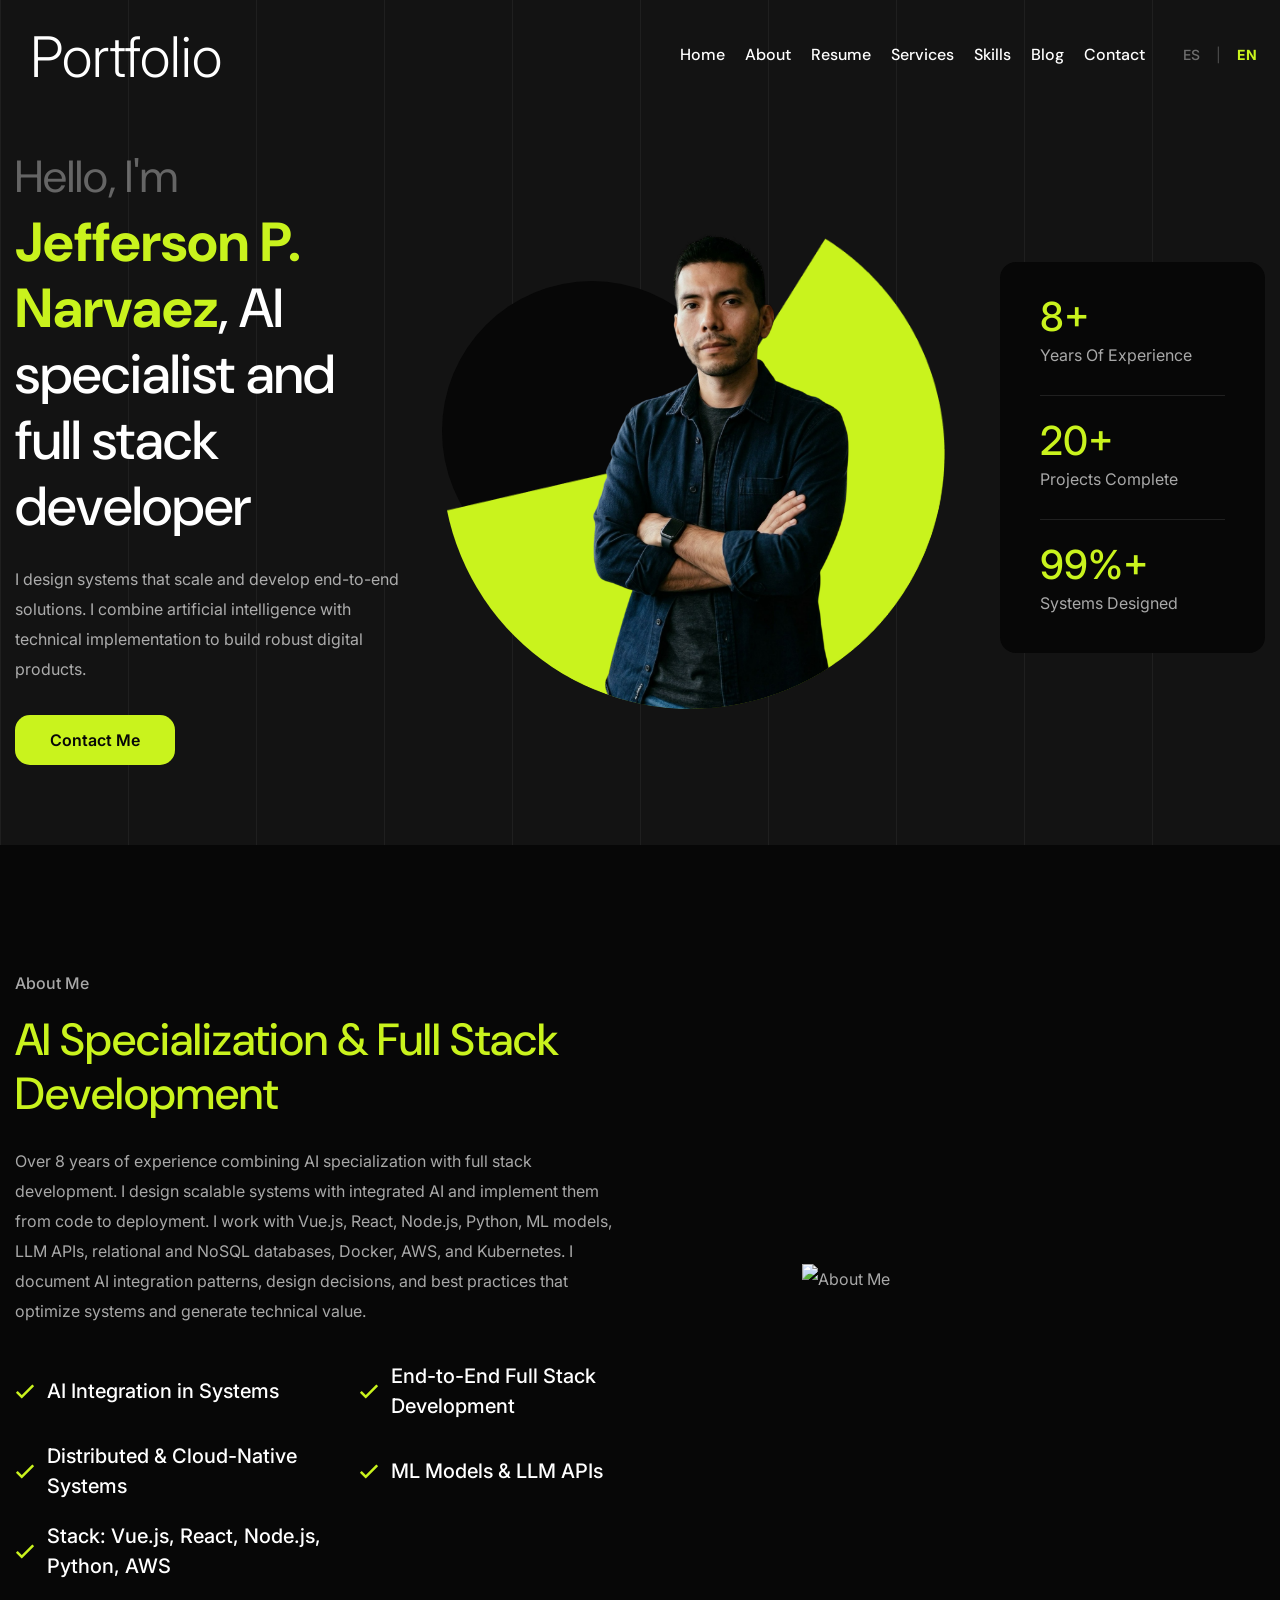
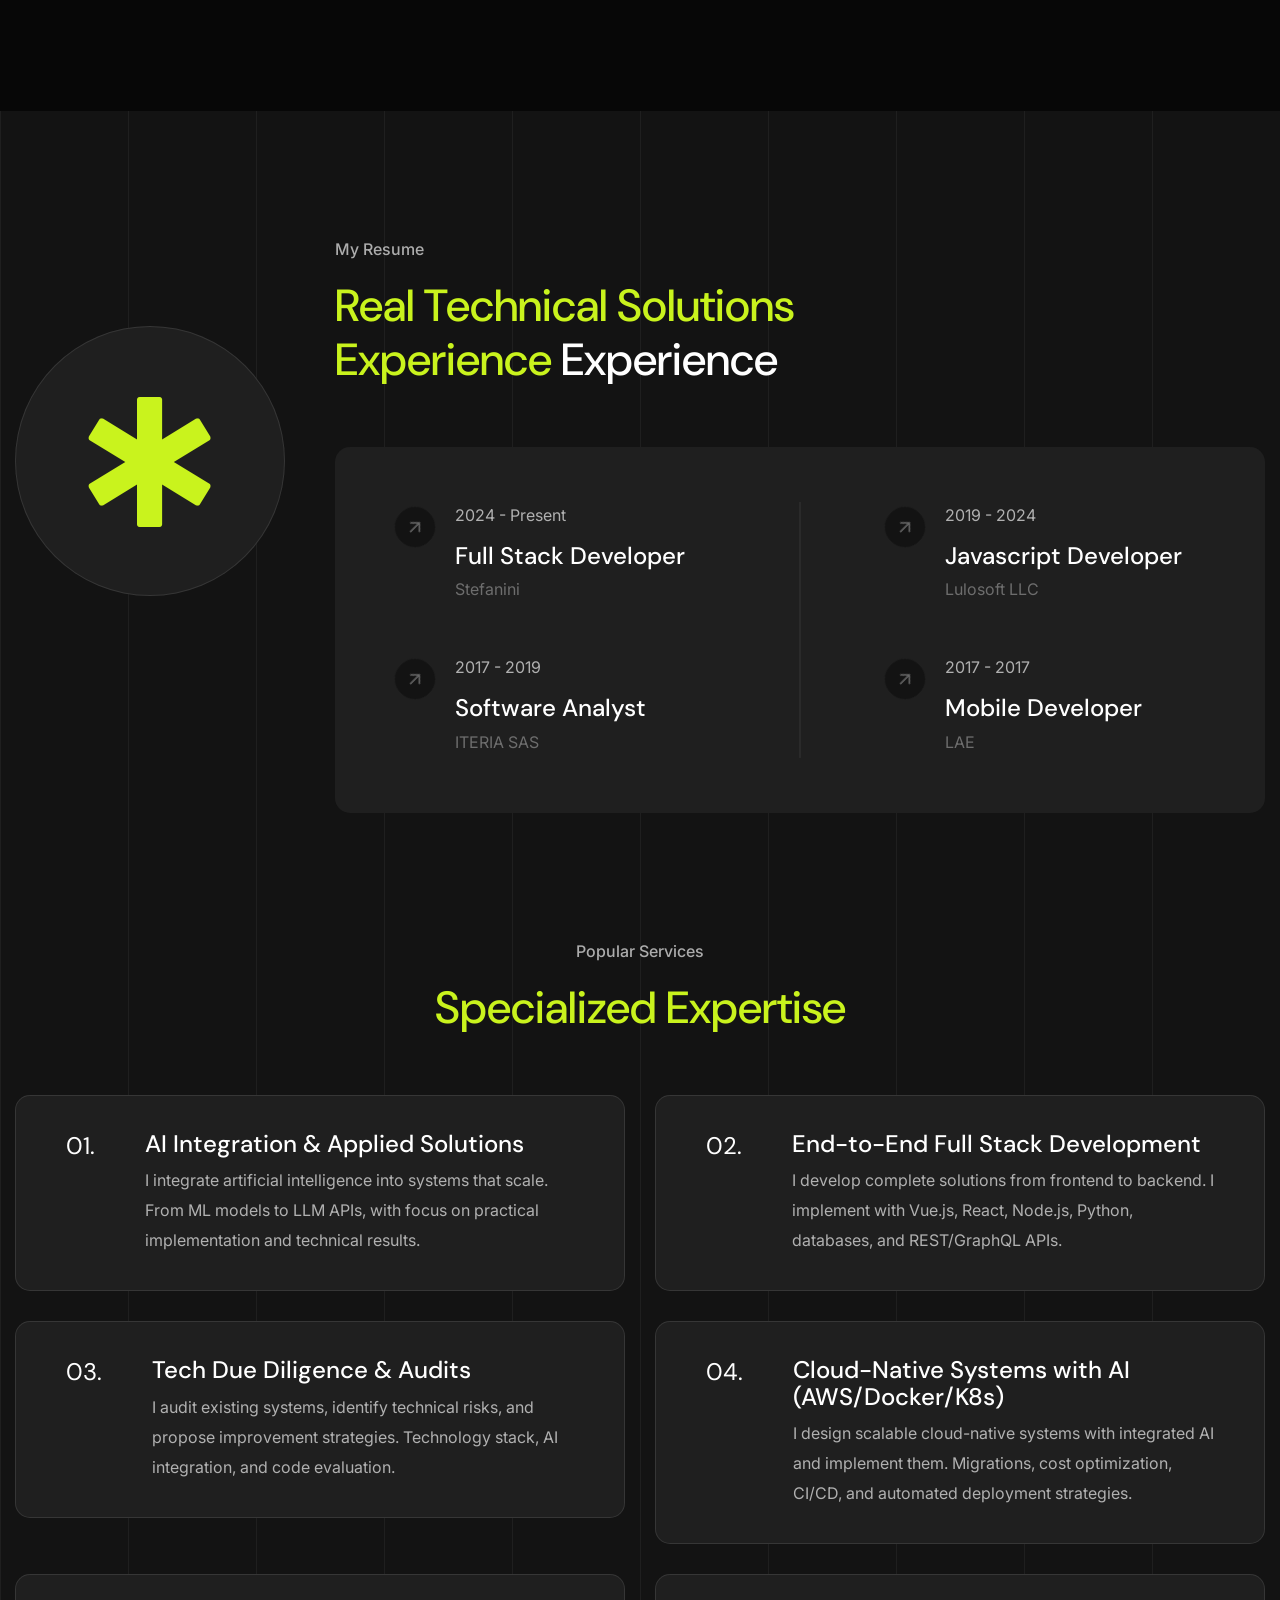
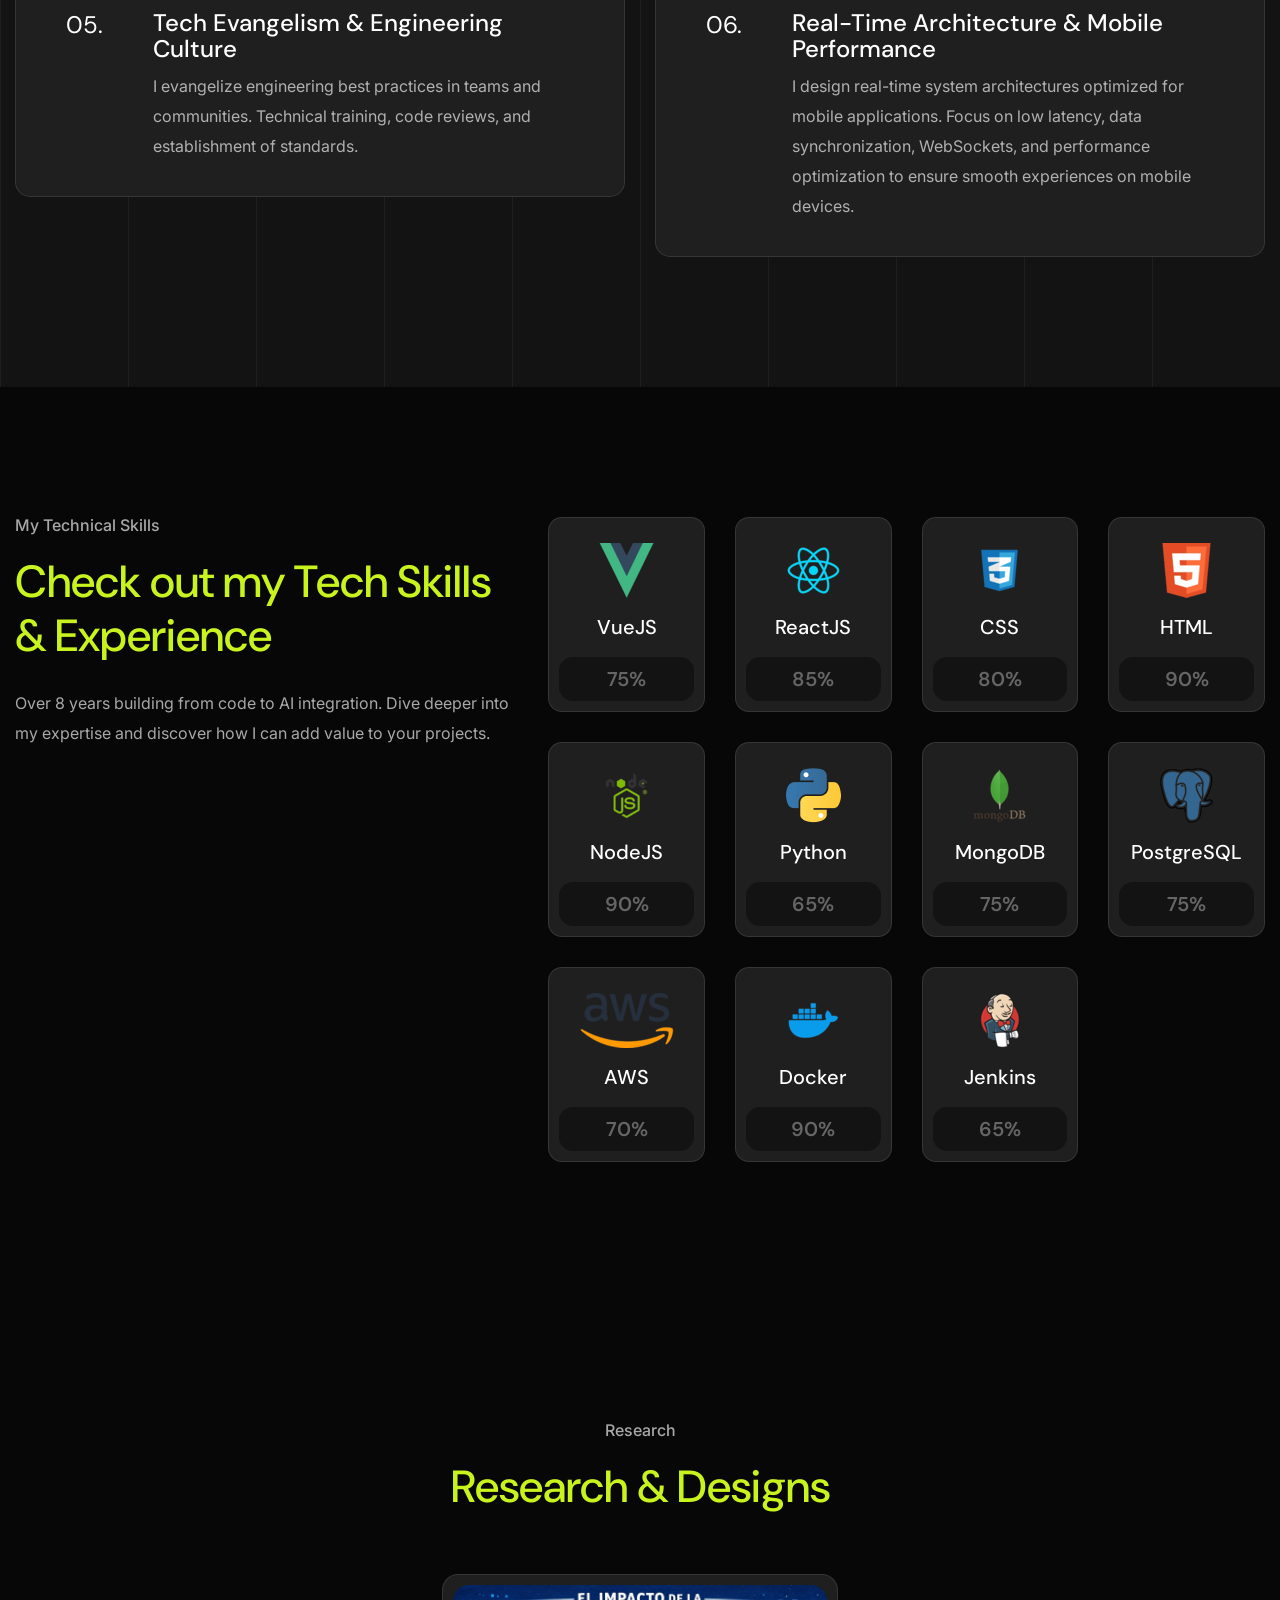
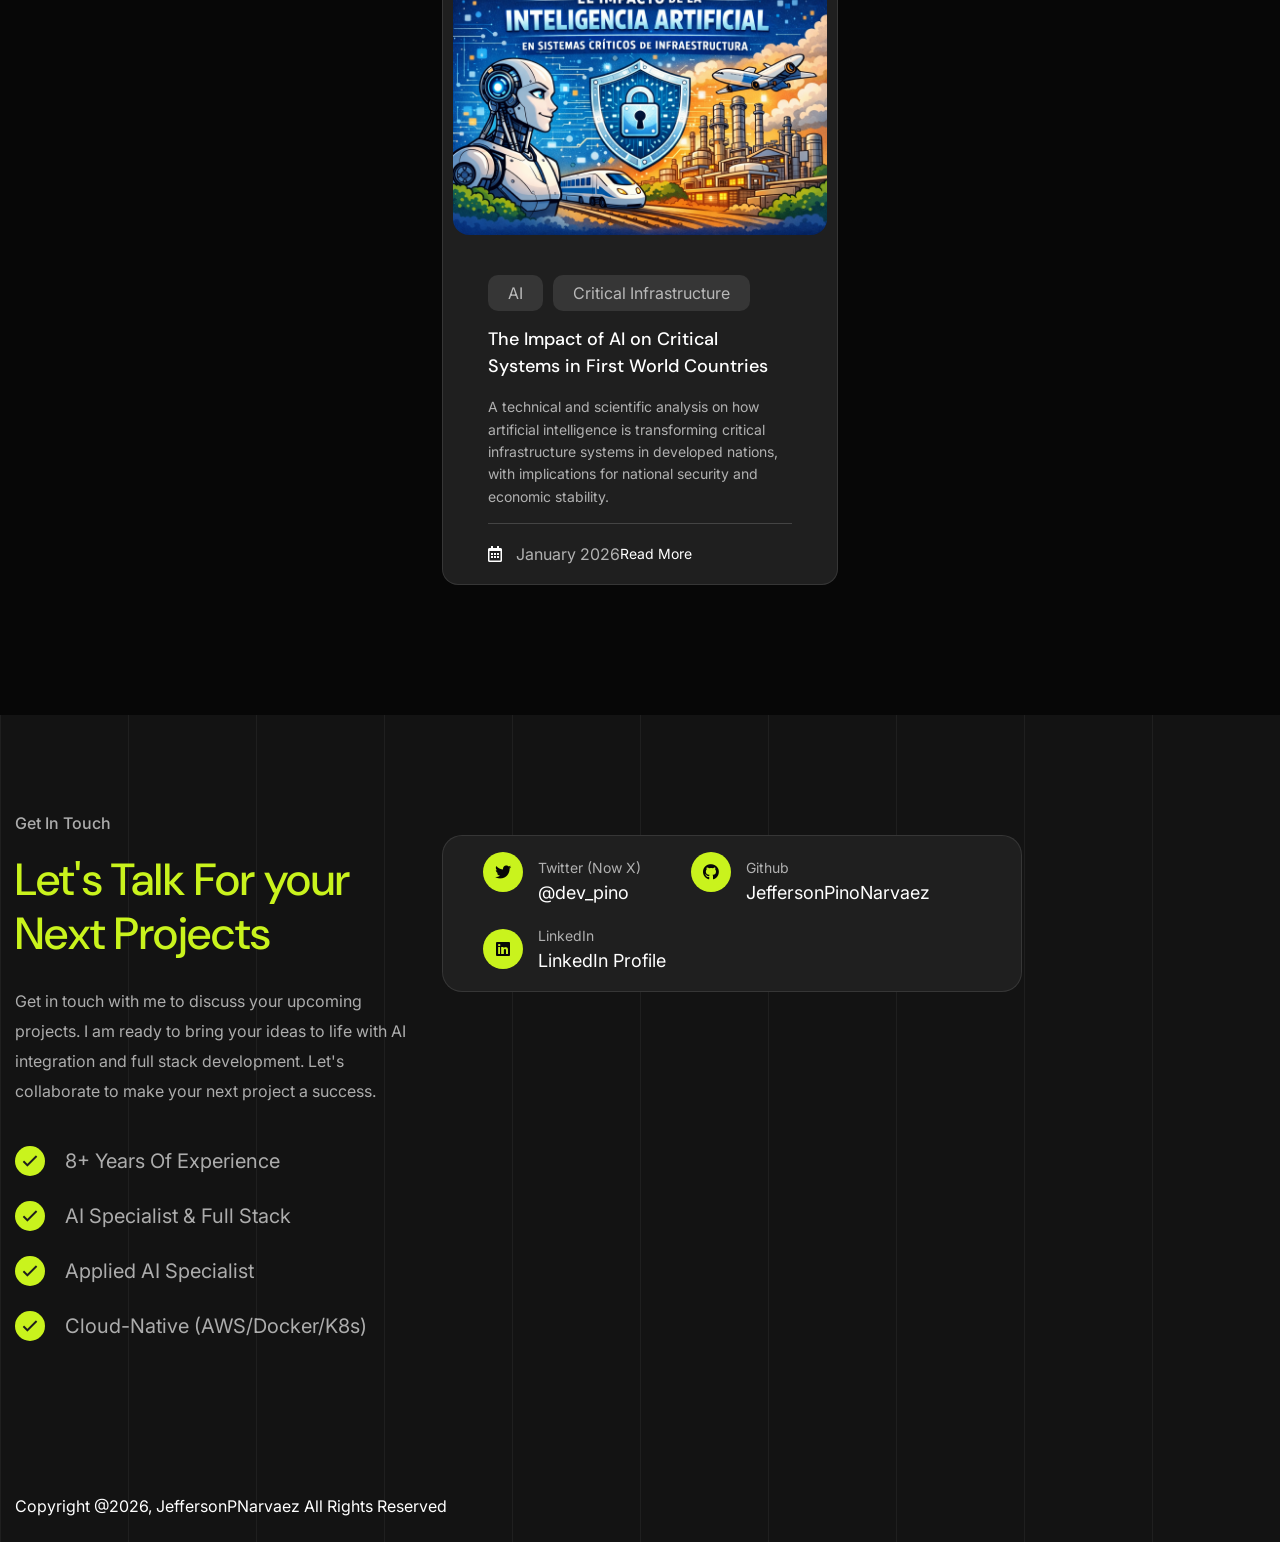
==== commit 16006ae0: "fix: minor text issues." ====
--- a/index.html
+++ b/index.html
@@ -111,7 +111,7 @@
                     <div class="col-lg-3 col-sm-5 order-lg-3">
                         <div class="hero-counter-wrap ms-lg-auto rmb-55 wow fadeInUp delay-0-4s">
                             <div class="counter-item counter-text-wrap">
-                                <span class="count-text plus" data-speed="3000" data-stop="5">0</span>
+                                <span class="count-text plus" data-speed="3000" data-stop="8">0</span>
                                 <span class="counter-title" data-i18n="hero.stats.experience">Años de Experiencia</span>
                             </div>
                             <div class="counter-item counter-text-wrap">
@@ -154,7 +154,7 @@
                                 <div class="section-title mb-35 wow fadeInUp delay-0-2s">
                                     <span class="sub-title mb-15" data-i18n="about.subtitle">Acerca de Mí</span>
                                     <h2><span data-i18n="about.heading">Especialización en IA</span> <span data-i18n="about.headingHighlight">y Desarrollo Full Stack</span></h2>
-                                    <p data-i18n="about.body">Más de 8 años de experiencia combinando especialización en inteligencia artificial con desarrollo full stack. Diseño sistemas escalables con IA integrada y los implemento desde el código hasta el despliegue. Trabajo con Vue.js, React, Node.js, Python, modelos de ML, APIs de LLM, bases de datos relacionales y NoSQL, Docker, AWS y Kubernetes. Documento patrones de integración de IA, decisiones de diseño y mejores prácticas que impactan el negocio.</p>
+                                    <p data-i18n="about.body">Más de 8 años de experiencia combinando especialización en inteligencia artificial con desarrollo full stack. Diseño sistemas escalables con IA integrada y los implemento desde el código hasta el despliegue. Trabajo con Vue.js, React, Node.js, Python, modelos de ML, APIs de LLM, bases de datos relacionales y NoSQL, Docker, AWS y Kubernetes. Documento patrones de integración de IA, decisiones de diseño y mejores prácticas que optimizan sistemas y generan valor técnico.</p>
                                 </div>
                                 <ul class="list-style-one two-column wow fadeInUp delay-0-2s">
                                     <li data-i18n="about.bullets.0">Integración de IA en Sistemas</li>
@@ -271,7 +271,7 @@
                     <div class="col-xl-6 col-lg-8">
                         <div class="section-title text-center mb-60 wow fadeInUp delay-0-2s">
                             <span class="sub-title mb-15" data-i18n="services.subtitle">Popular Services</span>
-                            <h2><span data-i18n="services.heading">Specialized Services</span> <span data-i18n="services.headingHighlight">to Help Your Business Grow</span></h2>
+                            <h2><span data-i18n="services.headingHighlight">Specialized Expertise</span></h2>
                         </div>
                     </div>
                 </div>
@@ -309,9 +309,8 @@
                         <div class="service-item wow fadeInUp delay-0-4s">
                             <div class="number">04.</div>
                             <div class="content">
-                                <h4 data-i18n="services.items.04.title">Shopify E-commerce Development</h4>
-                                <p data-i18n="services.items.04.description">Building online stores customized to suit your business, ensuring a smooth shopping
-                                    experience for customers.</p>
+                                <h4 data-i18n="services.items.04.title">Sistemas Cloud-Native con IA (AWS/Docker/K8s)</h4>
+                                <p data-i18n="services.items.04.description">Diseño sistemas cloud-native escalables con IA integrada y los implemento. Migraciones, optimización de costos, CI/CD y estrategias de despliegue automatizado.</p>
                             </div>
                         </div>
                     </div>
@@ -319,8 +318,8 @@
                         <div class="service-item wow fadeInUp delay-0-2s">
                             <div class="number">05.</div>
                             <div class="content">
-                                <h4 data-i18n="services.items.05.title">AWS Cloud Consultant</h4>
-                                <p data-i18n="services.items.05.description">Helping businesses with cloud solutions to enhance efficiency and scalability.</p>
+                                <h4 data-i18n="services.items.05.title">Tech Evangelism y Cultura de Ingeniería</h4>
+                                <p data-i18n="services.items.05.description">Evangelizo buenas prácticas de ingeniería en equipos y comunidades. Capacitación técnica, code reviews y establecimiento de estándares.</p>
                             </div>
                         </div>
                     </div>
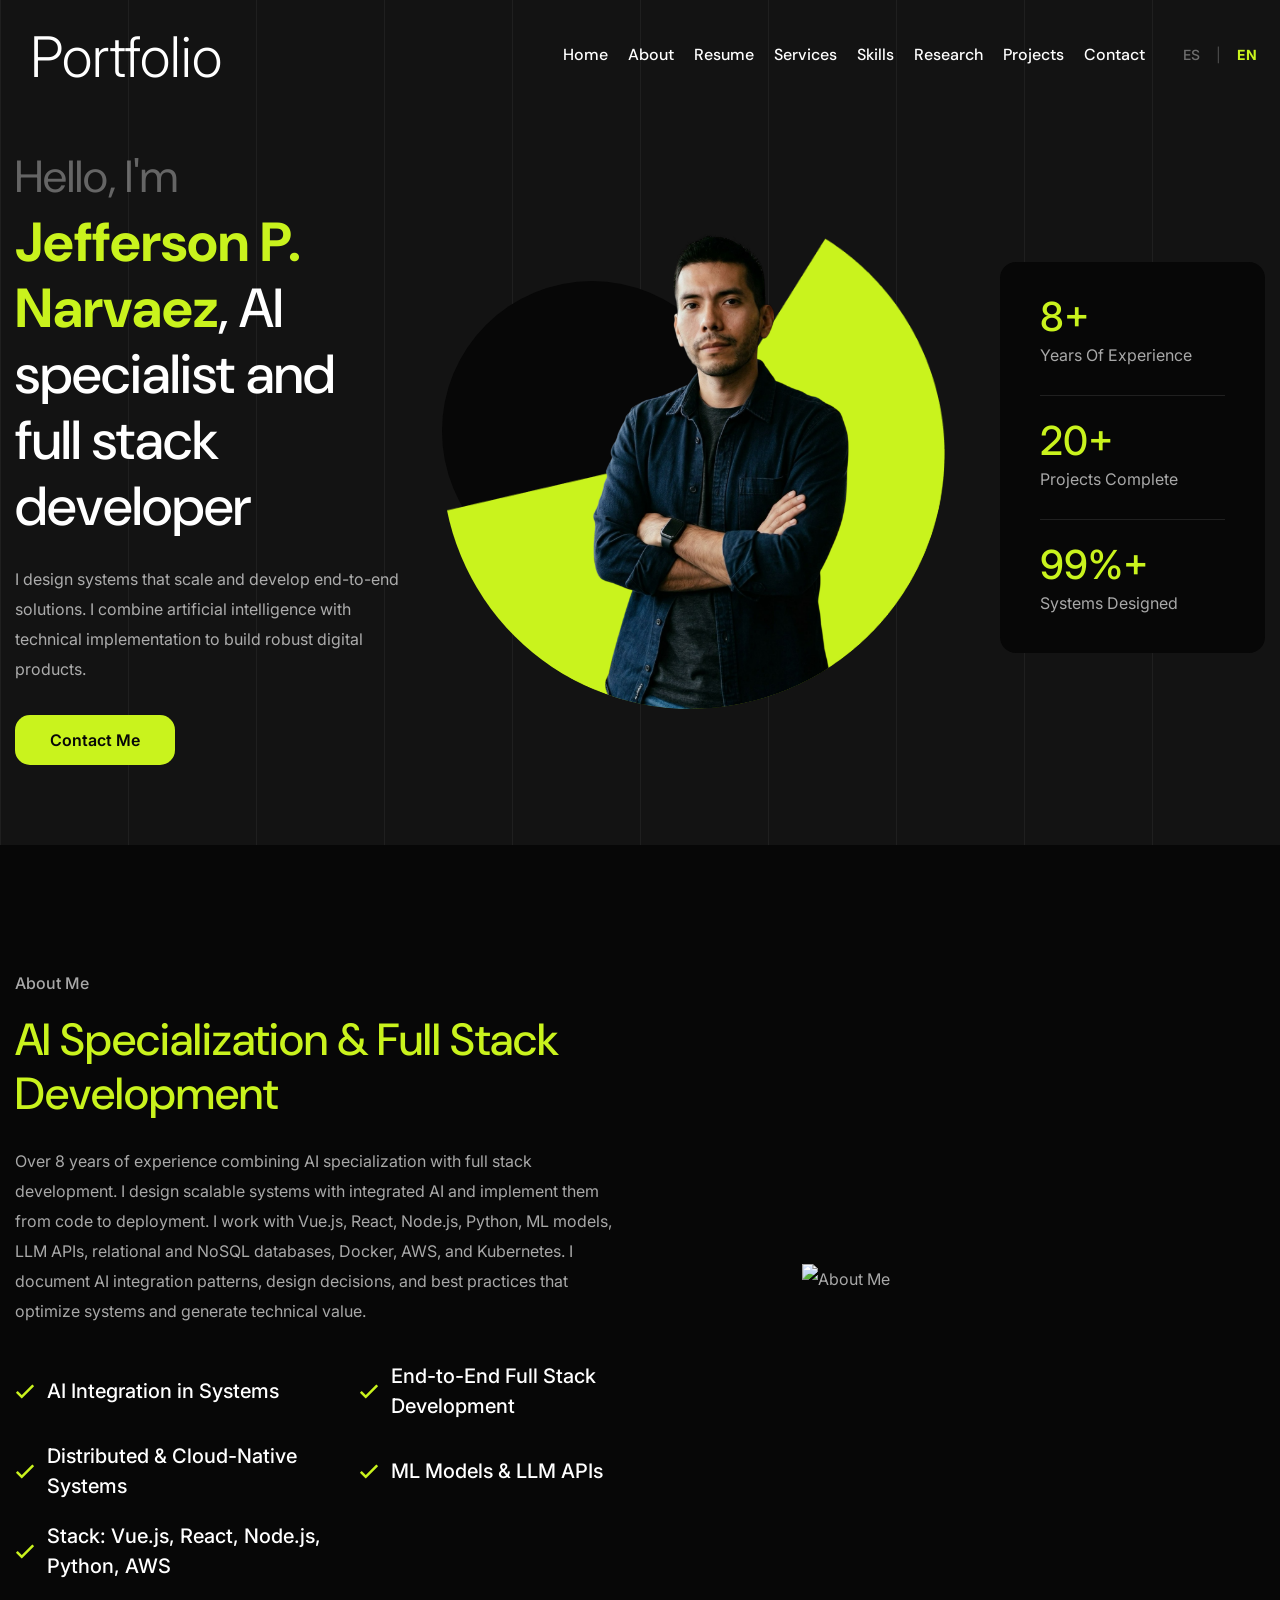
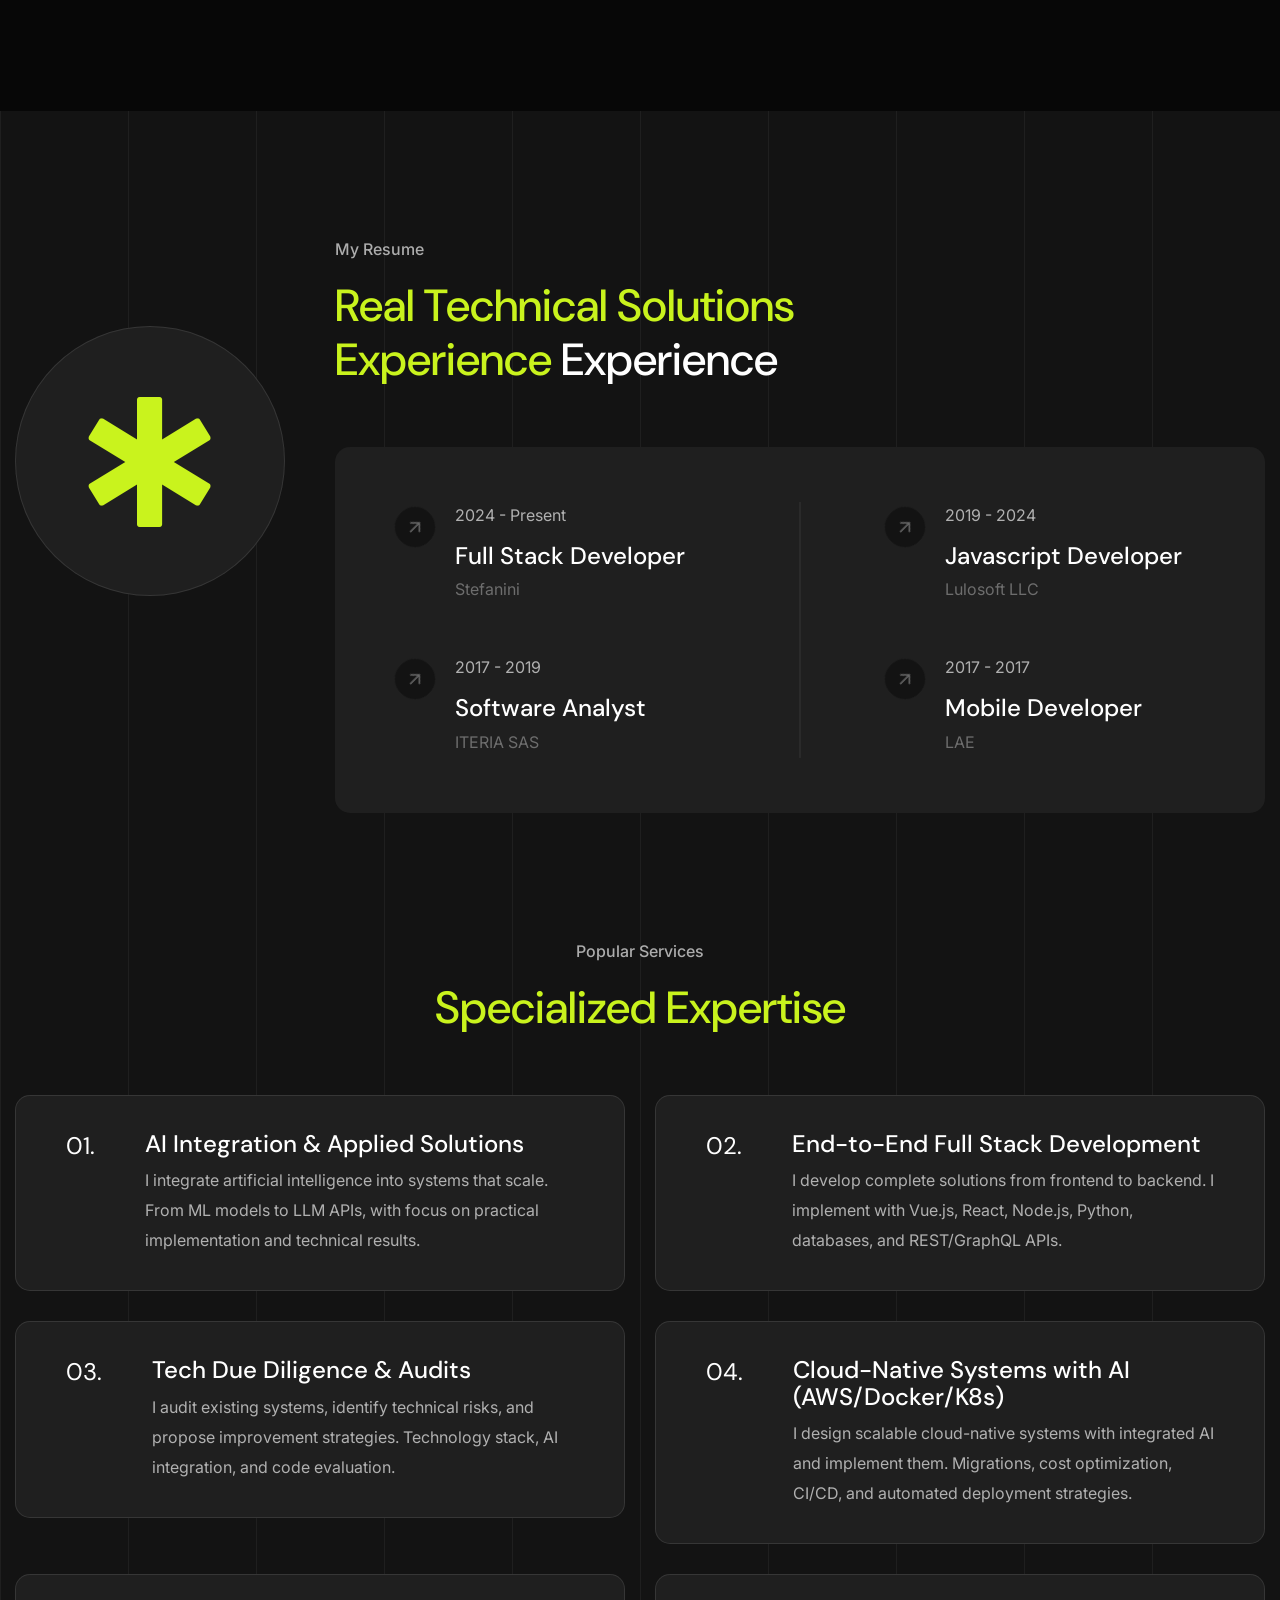
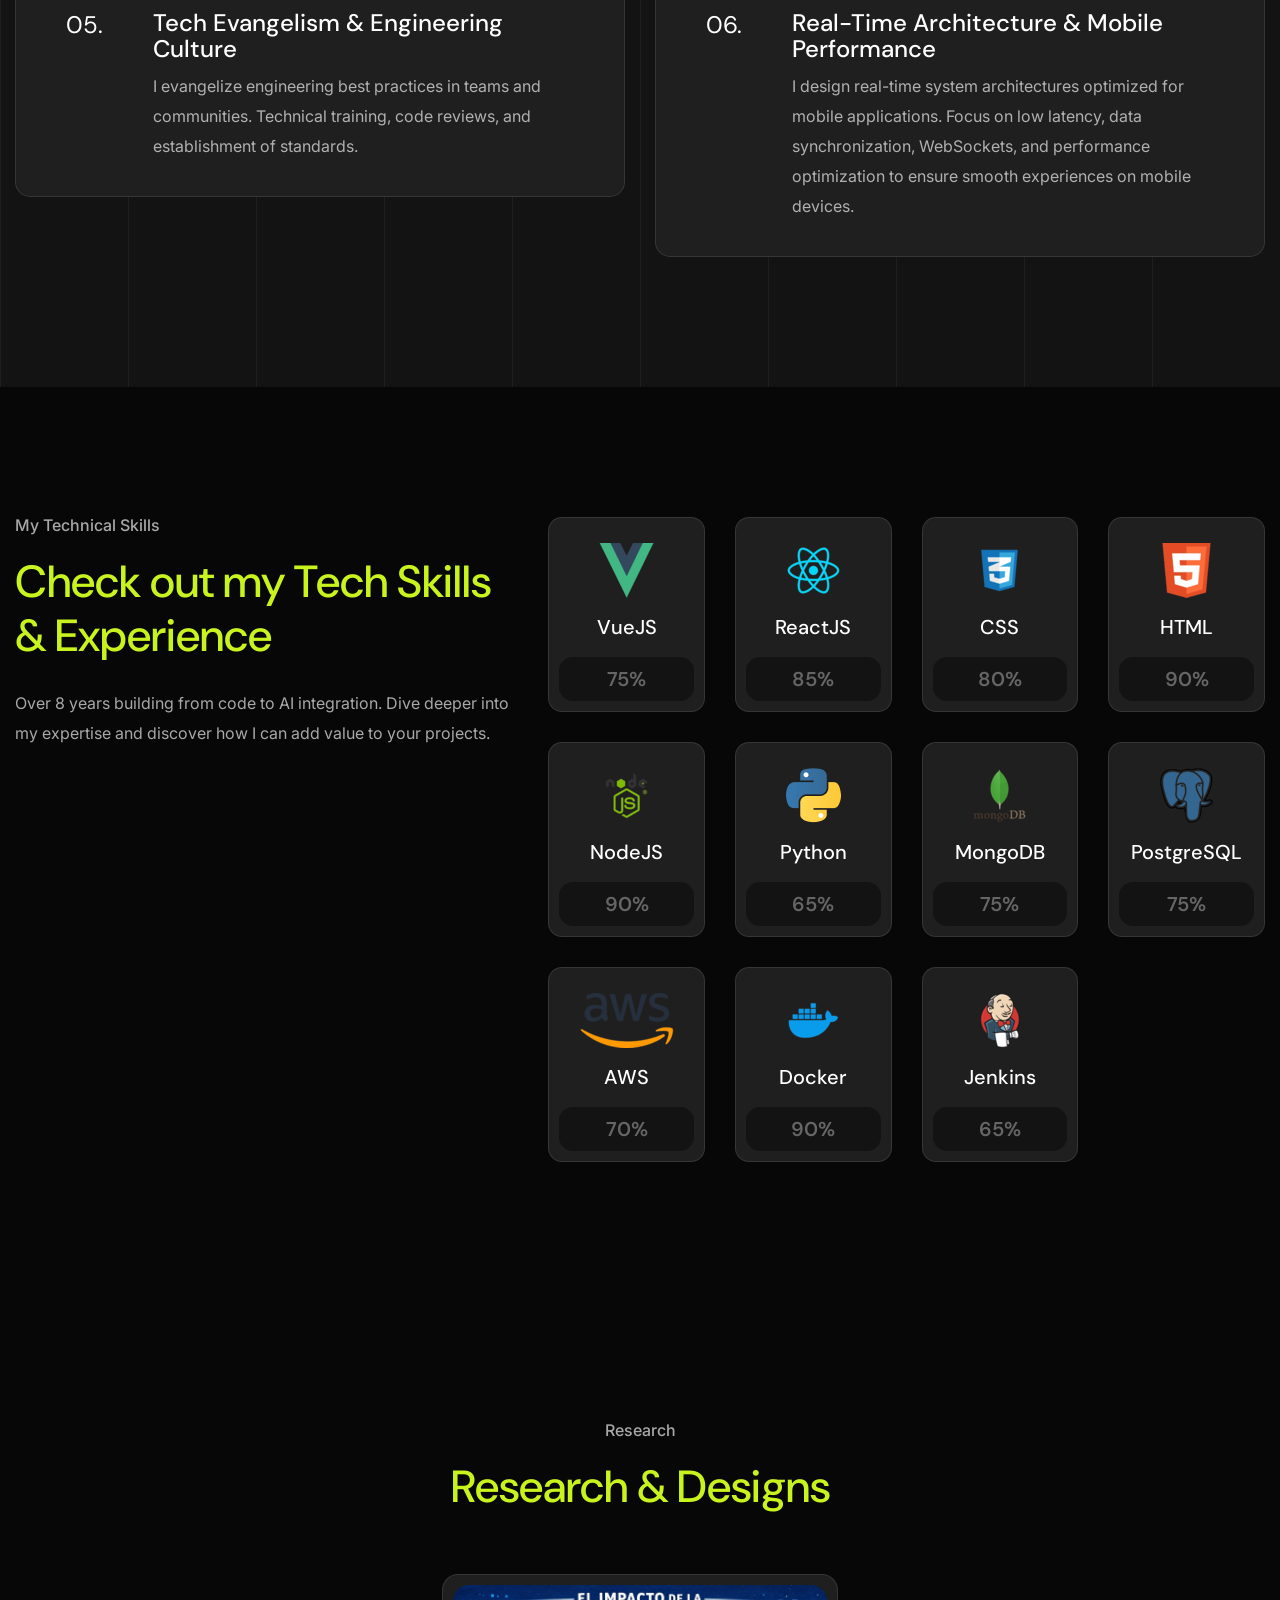
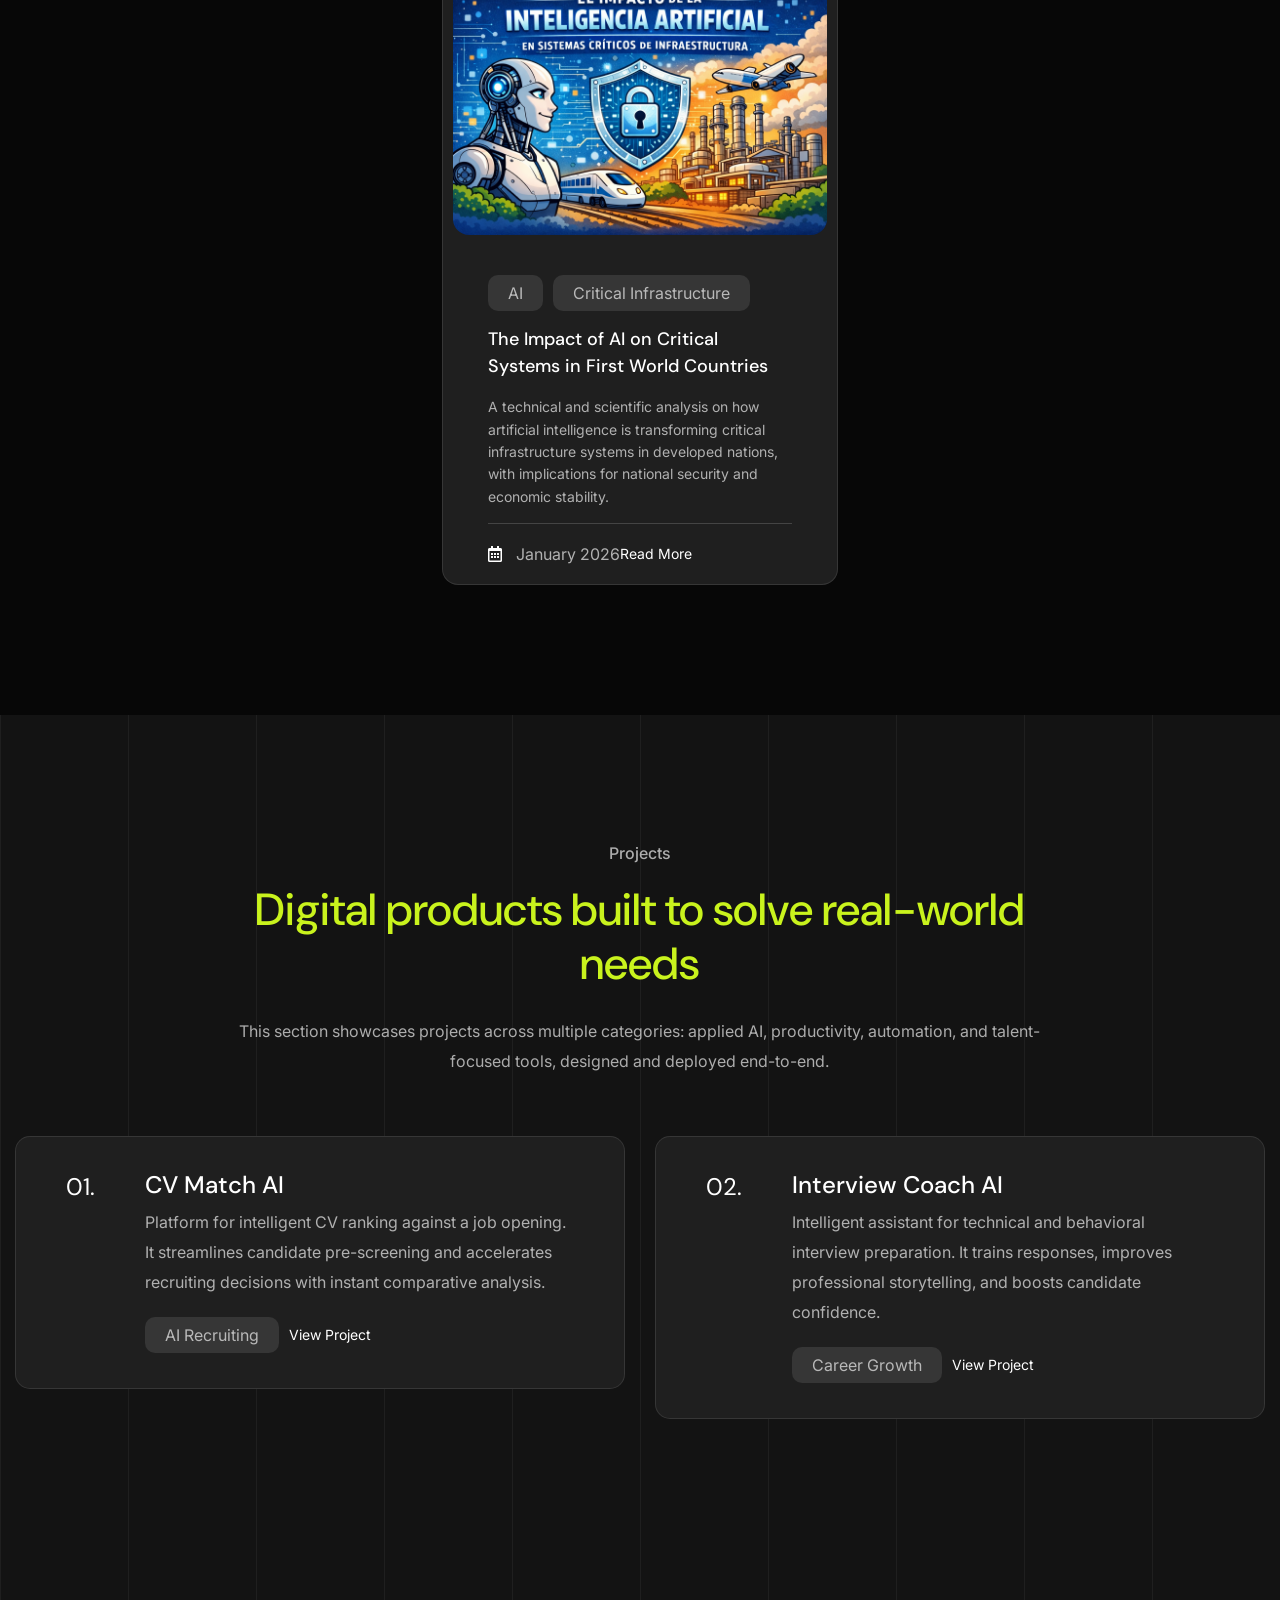
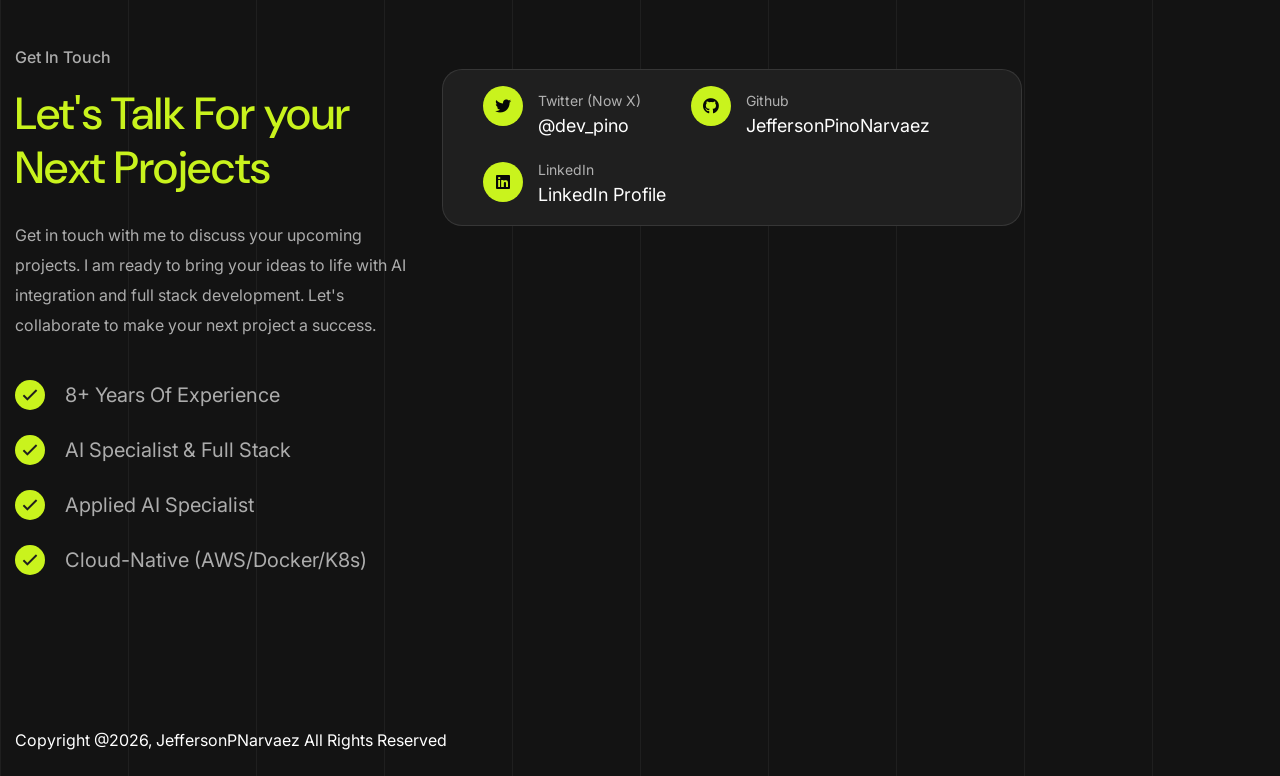
==== commit 2e4d1d4b: "feat: new project and upper nav menu items." ====
--- a/index.html
+++ b/index.html
@@ -74,7 +74,8 @@
                                         <li><a href="#resume" data-i18n="nav.resume">Resume</a></li>
                                         <li><a href="#services" data-i18n="nav.services">services</a></li>
                                         <li><a href="#skills" data-i18n="nav.skills">skills</a></li>
-                                        <li><a href="#blog" data-i18n="nav.blog">blog</a></li>
+                                        <li><a href="#blog" data-i18n="nav.research">Research</a></li>
+                                        <li><a href="#featured-apps" data-i18n="nav.projects">Projects</a></li>
                                         <li><a href="#contact" data-i18n="nav.contact">Contact</a></li>
                                     </ul>
                                     <div class="lang-toggle">
@@ -498,6 +499,56 @@
             </div>
         </section>
         <!-- Blog Area end -->
+        <!-- Personal Apps Area start -->
+        <section id="featured-apps" class="services-area pt-130 rpt-100 pb-100 rpb-70 rel z-1">
+            <div class="container">
+                <div class="row justify-content-center">
+                    <div class="col-xl-8 col-lg-10">
+                        <div class="section-title text-center mb-60 wow fadeInUp delay-0-2s">
+                            <span class="sub-title mb-15" data-i18n="featuredApps.subtitle">Proyectos</span>
+                            <h2><span data-i18n="featuredApps.heading">Productos digitales construidos para</span> <span data-i18n="featuredApps.headingHighlight">resolver necesidades reales</span></h2>
+                            <p data-i18n="featuredApps.intro">Este espacio reúne proyectos de distintas categorías: IA aplicada, productividad, automatización y herramientas para talento digital, diseñados y desplegados end-to-end.</p>
+                        </div>
+                    </div>
+                </div>
+                <div class="row">
+                    <div class="col-lg-6">
+                        <div class="service-item wow fadeInUp delay-0-2s">
+                            <div class="number">01.</div>
+                            <div class="content">
+                                <h4 data-i18n="featuredApps.cvMatch.title">CV Match AI</h4>
+                                <p data-i18n="featuredApps.cvMatch.description">Plataforma para ranking inteligente de CVs frente a una vacante. Optimiza la preselección y acelera decisiones de reclutamiento con análisis comparativo inmediato.</p>
+                                <div class="blog-meta mt-20">
+                                    <a class="tag" href="https://cv-match-ai.jeffersonpino.dev/" target="_blank" rel="noopener noreferrer">AI Recruiting</a>
+                                    <a class="read-more" href="https://cv-match-ai.jeffersonpino.dev/" target="_blank" rel="noopener noreferrer" data-i18n="featuredApps.visitCta">Ver proyecto <i class="far fa-arrow-right"></i></a>
+                                </div>
+                            </div>
+                        </div>
+                    </div>
+                    <div class="col-lg-6">
+                        <div class="service-item wow fadeInUp delay-0-4s">
+                            <div class="number">02.</div>
+                            <div class="content">
+                                <h4 data-i18n="featuredApps.interviewCoach.title">Interview Coach AI</h4>
+                                <p data-i18n="featuredApps.interviewCoach.description">Asistente inteligente para preparación de entrevistas técnicas y de comportamiento. Entrena respuestas, mejora narrativa profesional y eleva la confianza del candidato.</p>
+                                <div class="blog-meta mt-20">
+                                    <a class="tag" href="https://interview-coach-ai.jeffersonpino.dev/" target="_blank" rel="noopener noreferrer">Career Growth</a>
+                                    <a class="read-more" href="https://interview-coach-ai.jeffersonpino.dev/" target="_blank" rel="noopener noreferrer" data-i18n="featuredApps.visitCta">Ver proyecto <i class="far fa-arrow-right"></i></a>
+                                </div>
+                            </div>
+                        </div>
+                    </div>
+                </div>
+            </div>
+            <div class="bg-lines">
+                <span></span><span></span>
+                <span></span><span></span>
+                <span></span><span></span>
+                <span></span><span></span>
+                <span></span><span></span>
+            </div>
+        </section>
+        <!-- Personal Apps Area end -->
         <!-- Contact Area start -->
         <section id="contact" class="contact-area pt-95 pb-130 rpt-70 rpb-100 rel z-1">
             <div class="container">
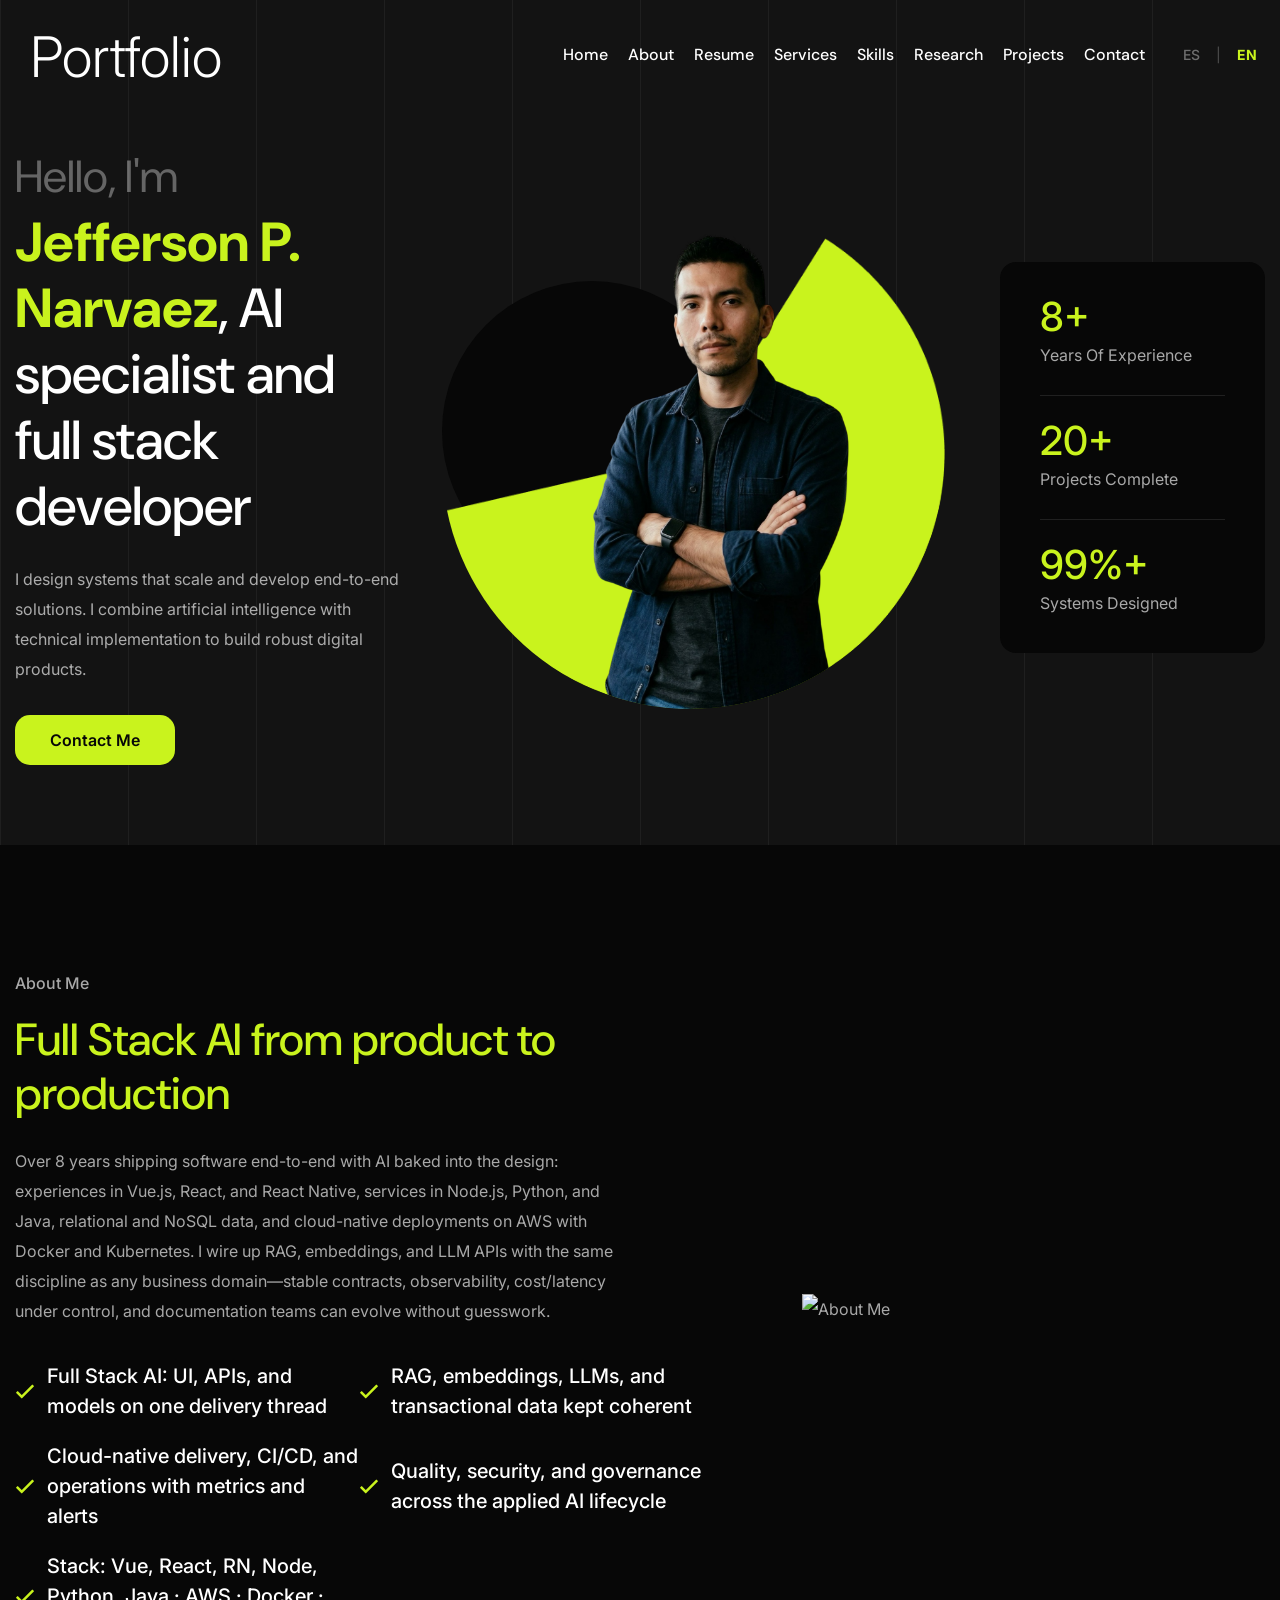
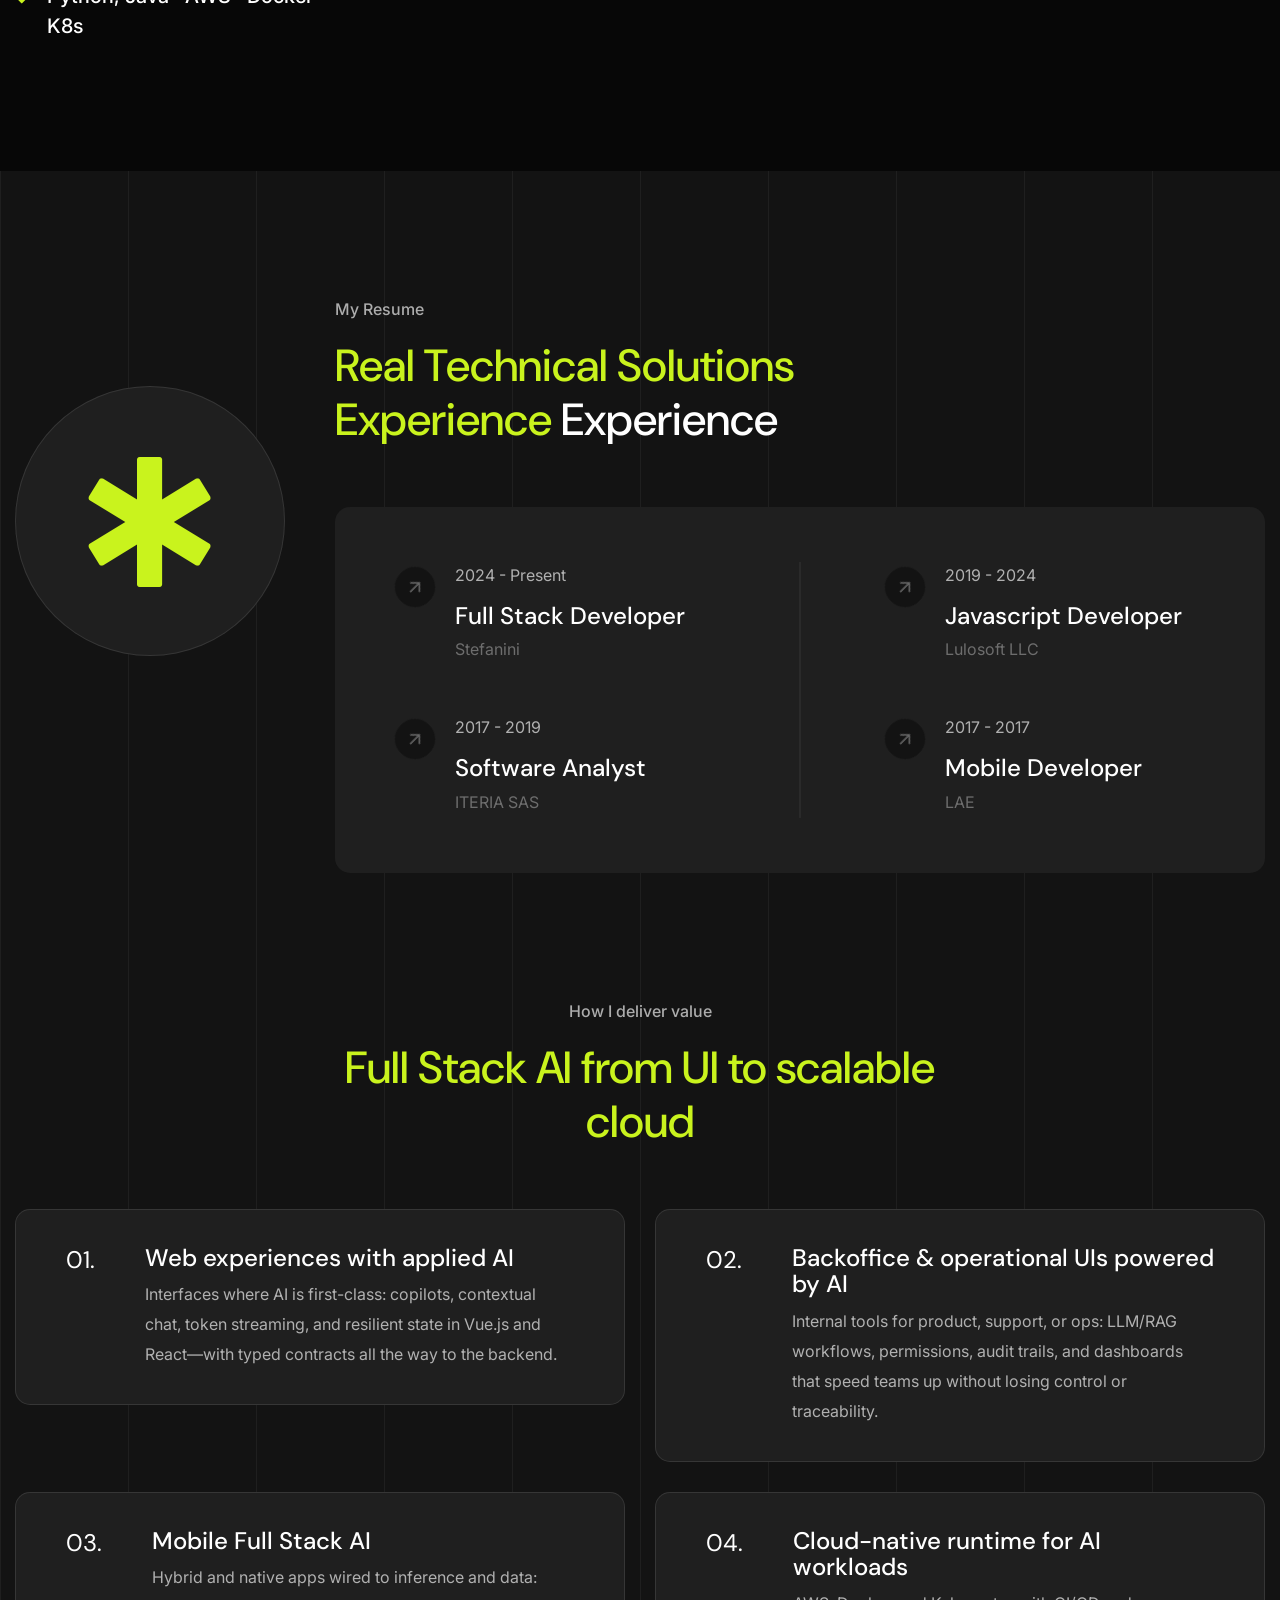
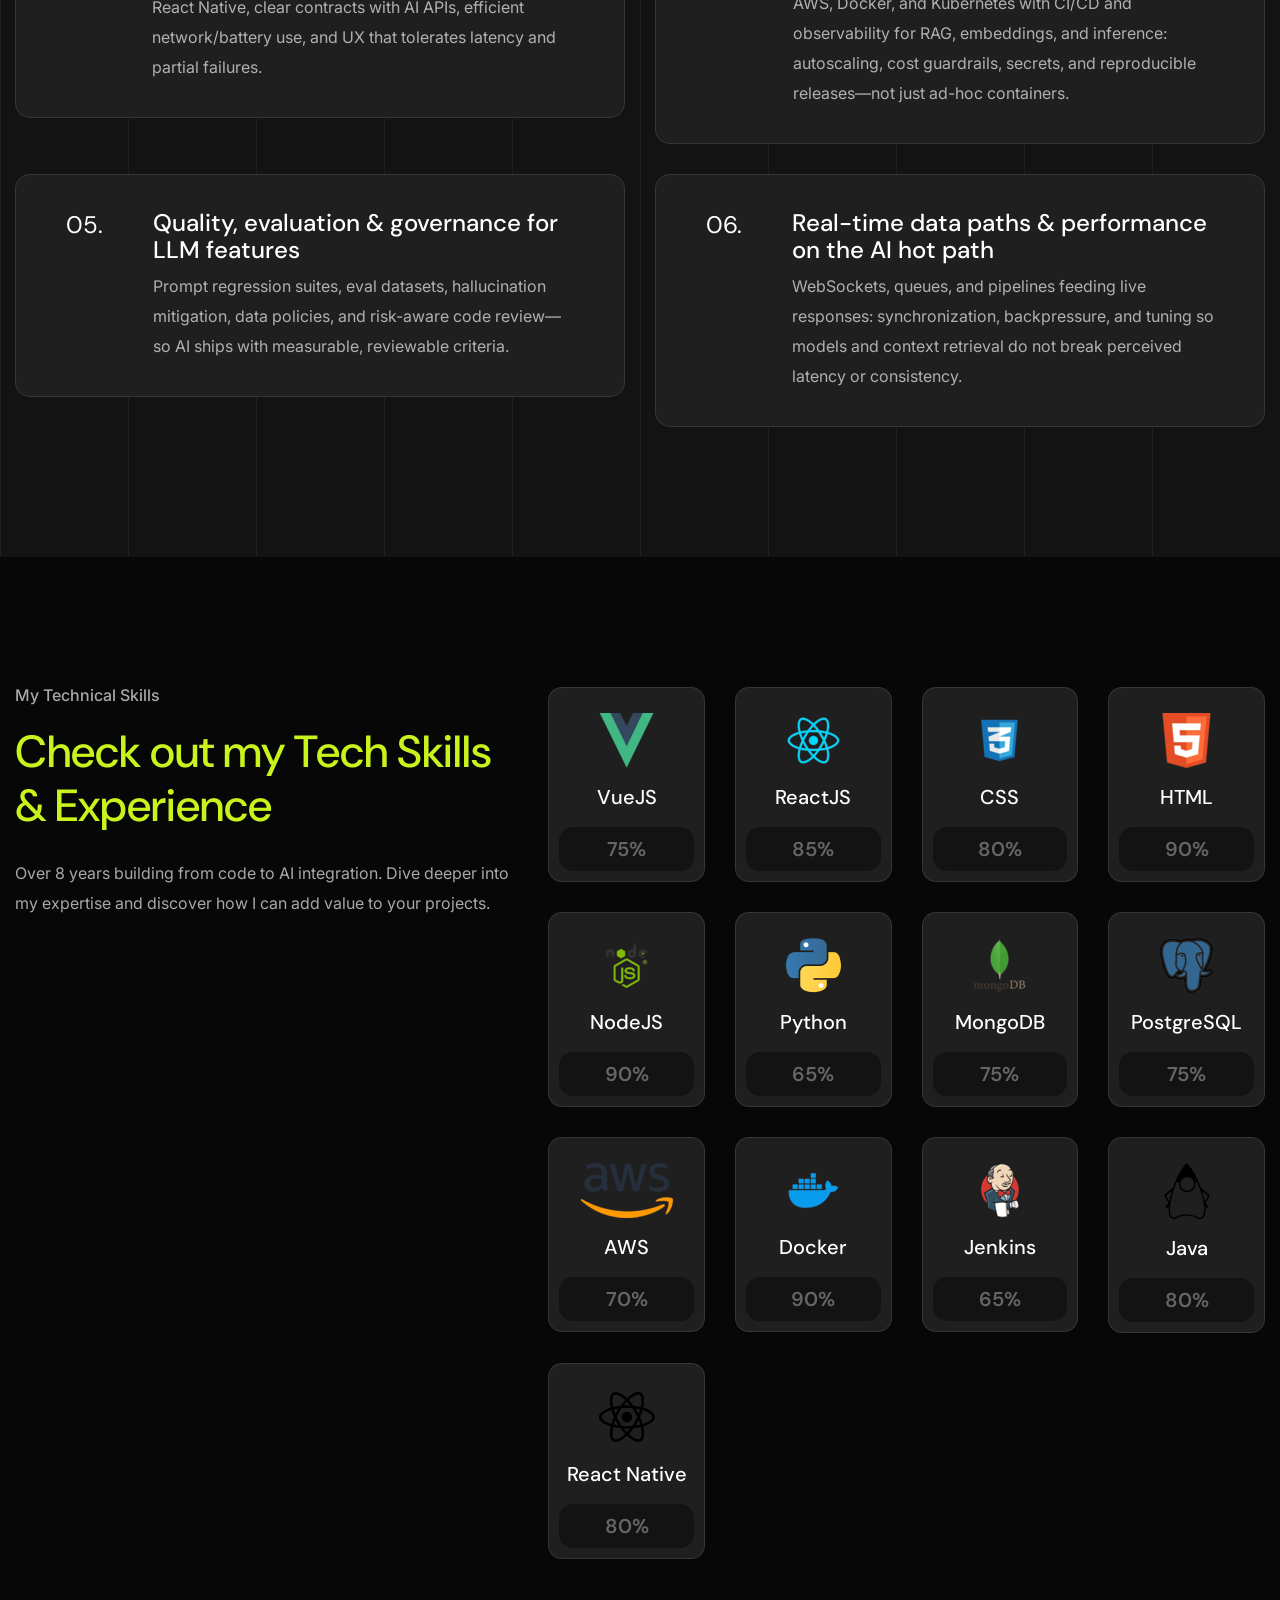
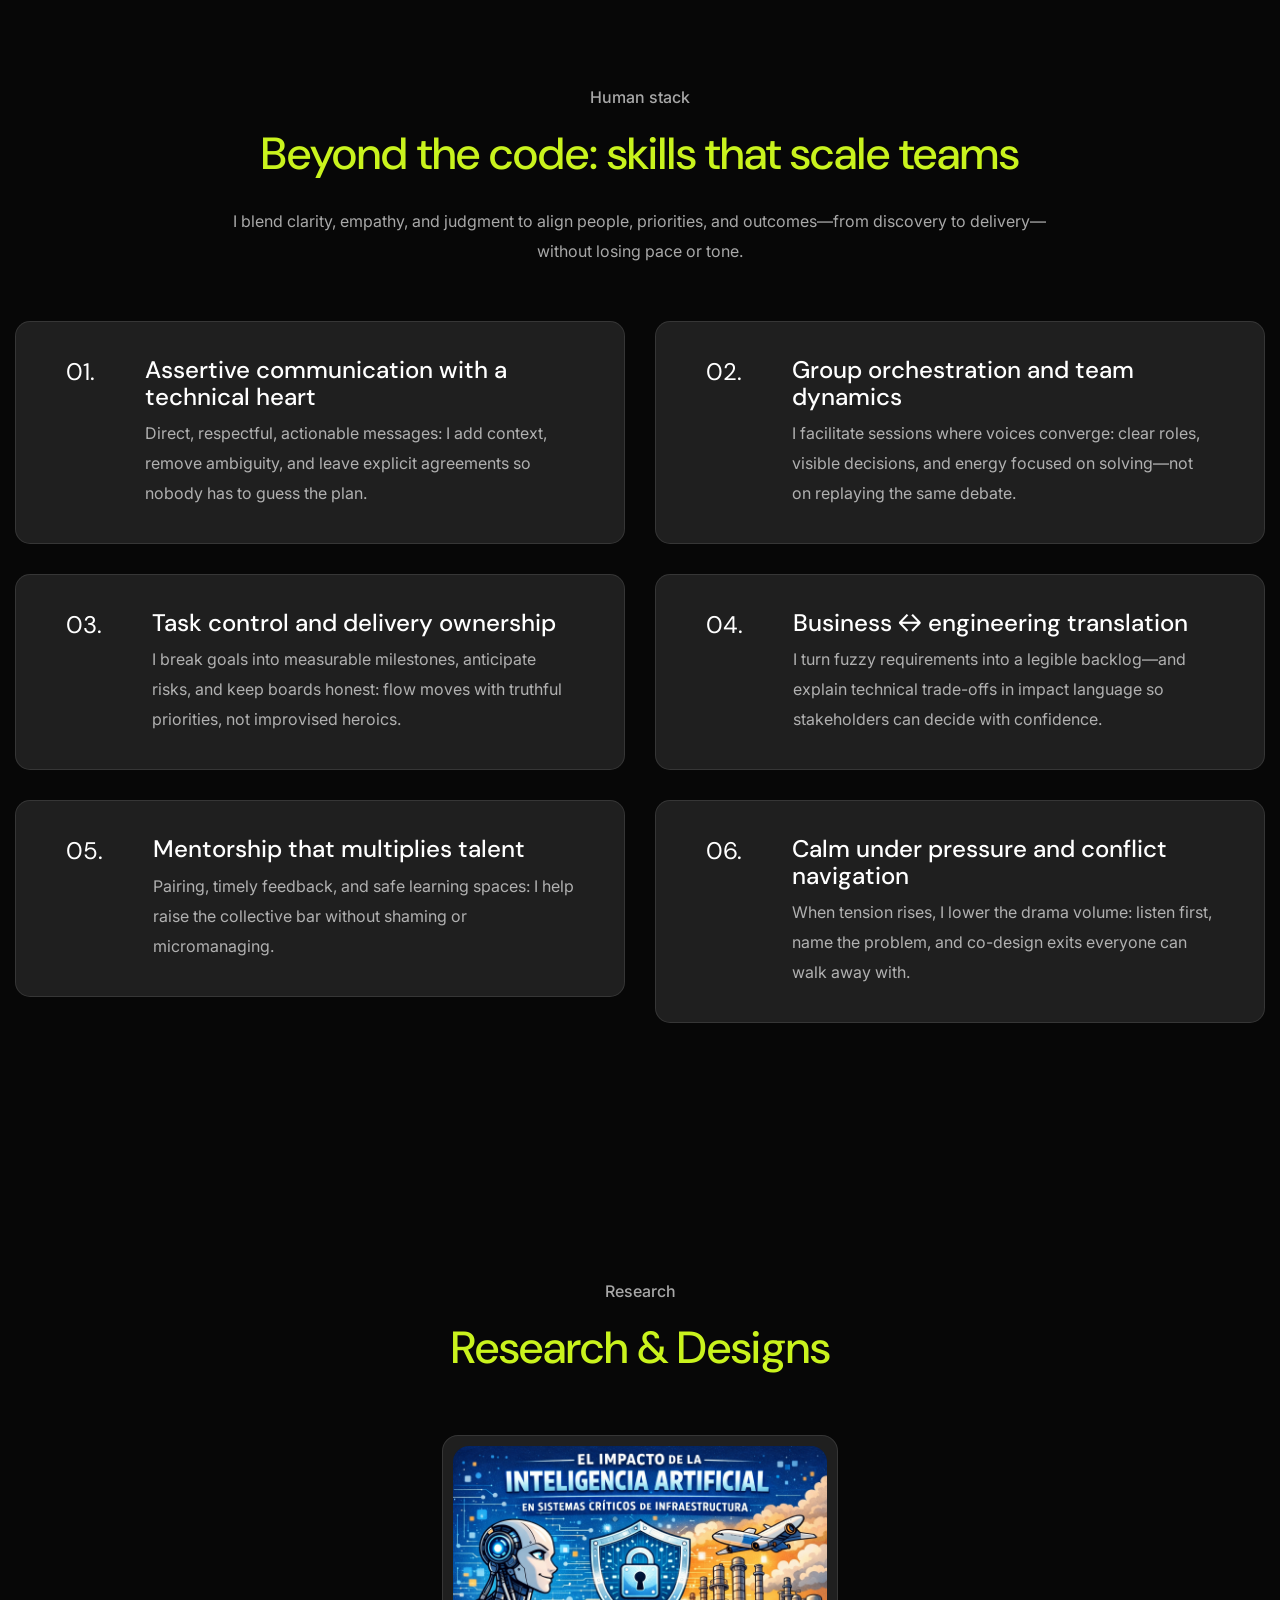
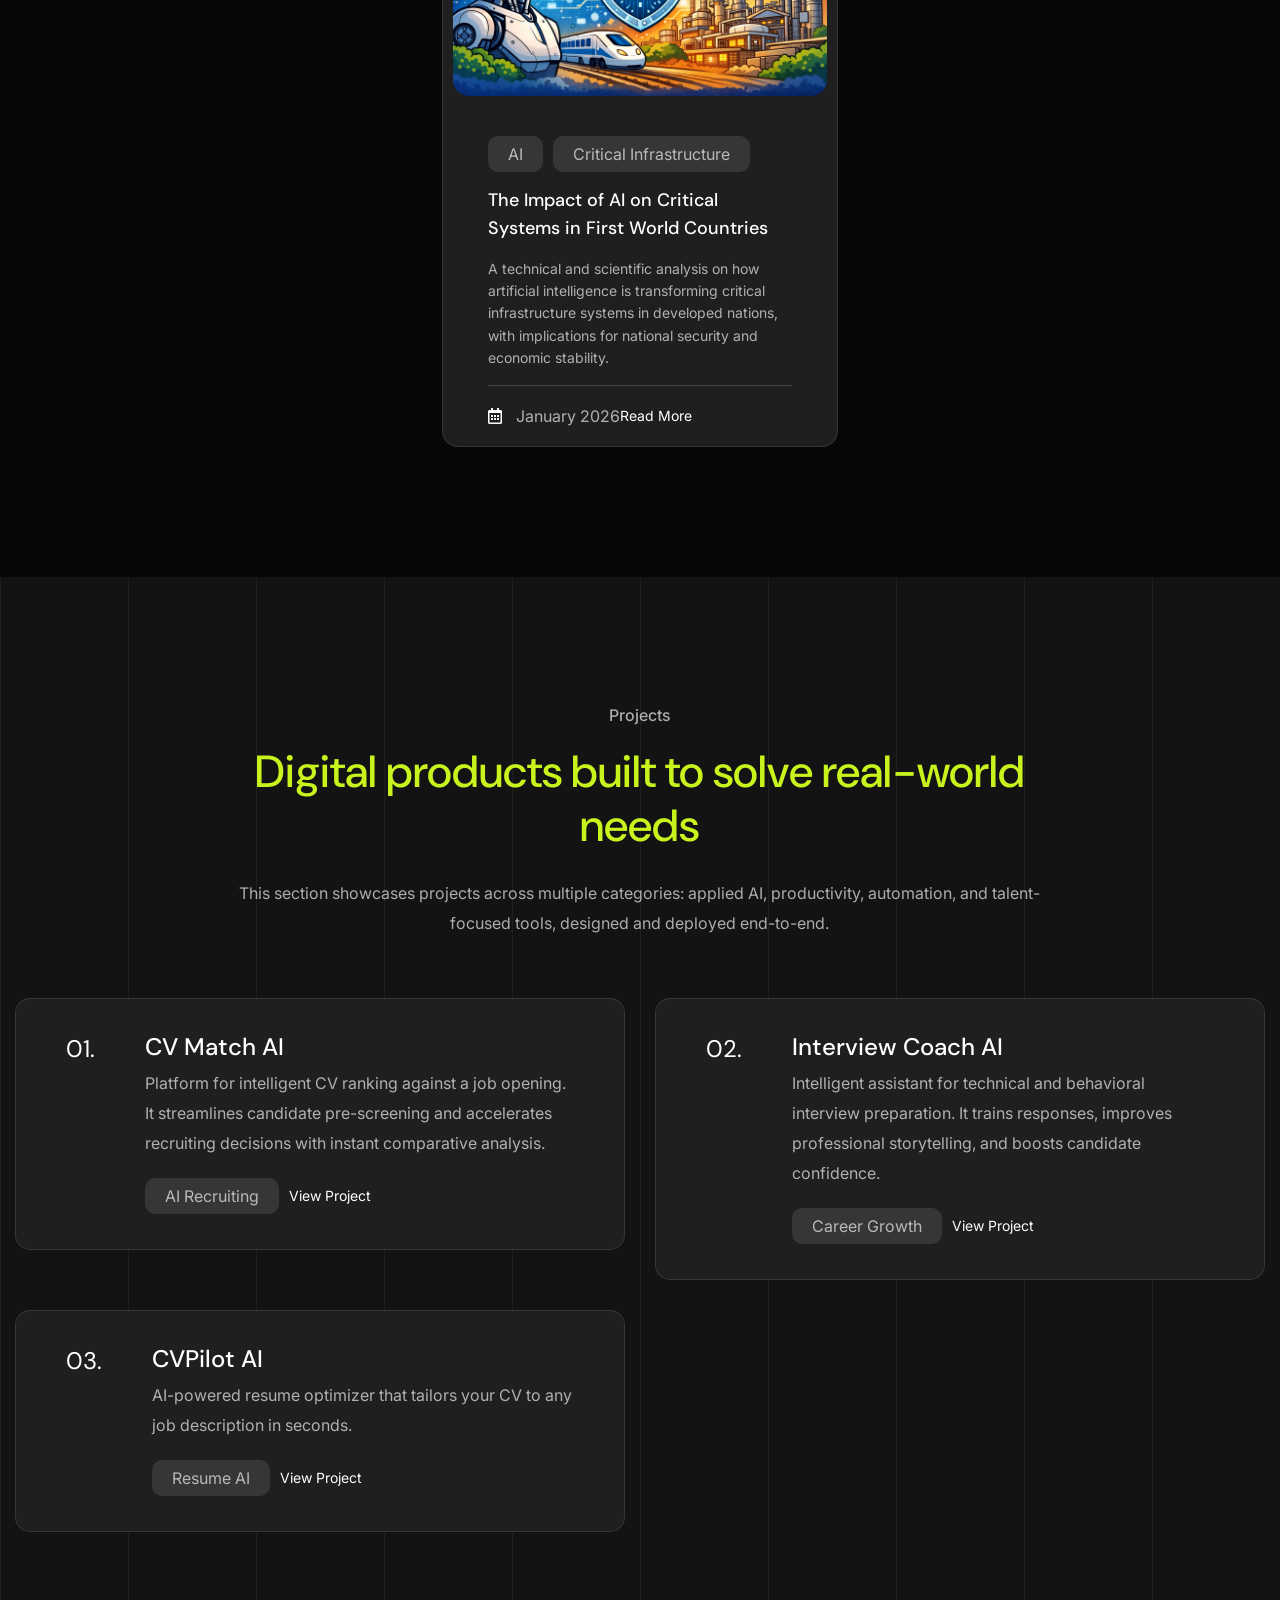
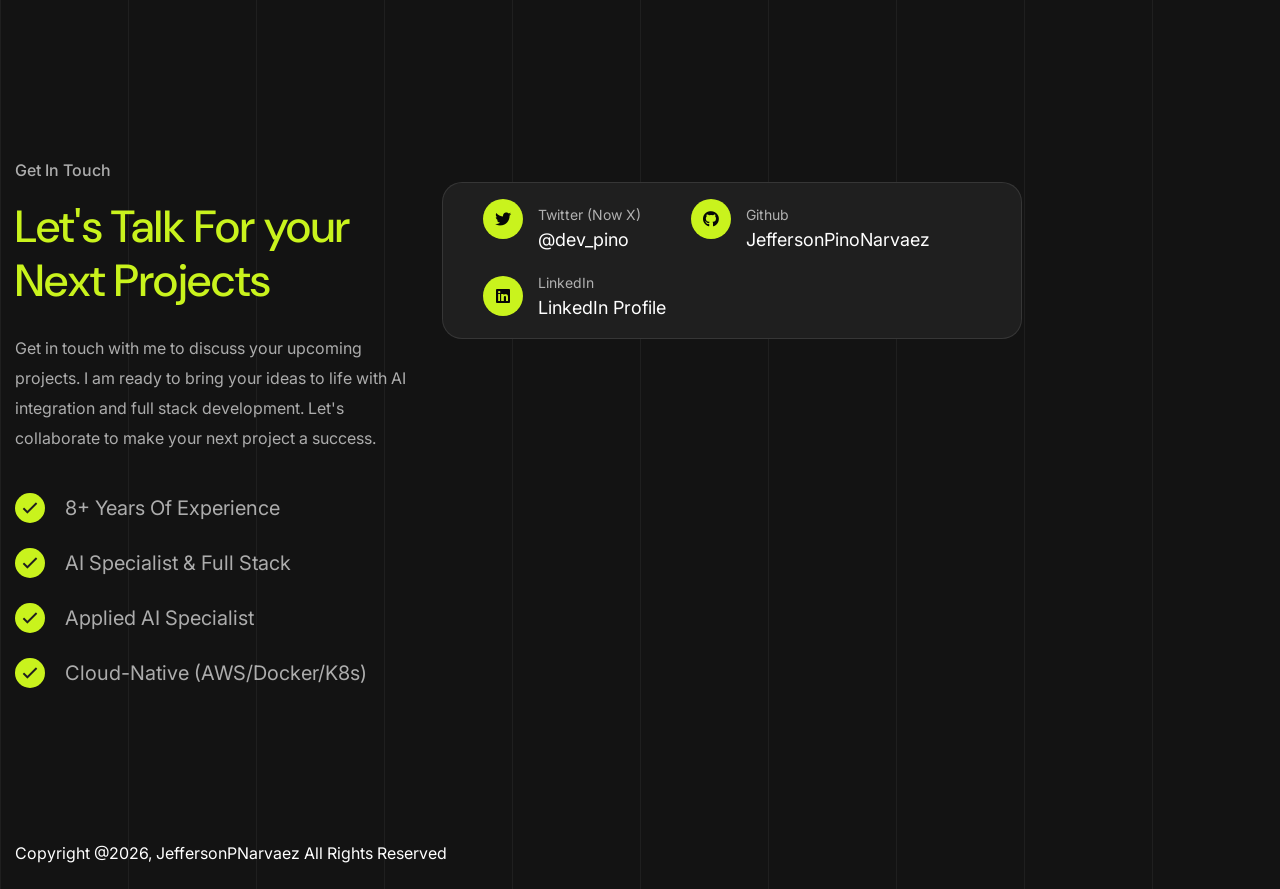
==== commit c9f7e645: "feat: Change tech and soft skill narrative to be more focus as a fullstack ai engineer. Add new AI p" ====
--- a/index.html
+++ b/index.html
@@ -154,15 +154,15 @@
                             <div class="about-content-part rel z-2 rmb-55">
                                 <div class="section-title mb-35 wow fadeInUp delay-0-2s">
                                     <span class="sub-title mb-15" data-i18n="about.subtitle">Acerca de Mí</span>
-                                    <h2><span data-i18n="about.heading">Especialización en IA</span> <span data-i18n="about.headingHighlight">y Desarrollo Full Stack</span></h2>
-                                    <p data-i18n="about.body">Más de 8 años de experiencia combinando especialización en inteligencia artificial con desarrollo full stack. Diseño sistemas escalables con IA integrada y los implemento desde el código hasta el despliegue. Trabajo con Vue.js, React, Node.js, Python, modelos de ML, APIs de LLM, bases de datos relacionales y NoSQL, Docker, AWS y Kubernetes. Documento patrones de integración de IA, decisiones de diseño y mejores prácticas que optimizan sistemas y generan valor técnico.</p>
+                                    <h2><span data-i18n="about.heading">Full Stack AI</span> <span data-i18n="about.headingHighlight">de producto a producción</span></h2>
+                                    <p data-i18n="about.body">Más de 8 años construyendo software end-to-end con IA en el centro del diseño: experiencias en Vue.js, React y React Native, servicios en Node.js, Python y Java, datos relacionales y NoSQL, y despliegues cloud-native en AWS con Docker y Kubernetes. Orquesto RAG, embeddings y APIs de LLM con la misma rigurosidad que cualquier dominio de negocio: contratos estables, observabilidad, costos/latencia bajo control y documentación que equipos puedan evolucionar sin sorpresas.</p>
                                 </div>
                                 <ul class="list-style-one two-column wow fadeInUp delay-0-2s">
-                                    <li data-i18n="about.bullets.0">Integración de IA en Sistemas</li>
-                                    <li data-i18n="about.bullets.1">Desarrollo Full Stack End-to-End</li>
-                                    <li data-i18n="about.bullets.2">Sistemas Distribuidos y Cloud-Native</li>
-                                    <li data-i18n="about.bullets.3">Modelos de ML y APIs de LLM</li>
-                                    <li data-i18n="about.bullets.4">Stack: Vue.js, React, Node.js, Python, AWS</li>
+                                    <li data-i18n="about.bullets.0">Full Stack AI: UI, APIs y modelos en un solo hilo de entrega</li>
+                                    <li data-i18n="about.bullets.1">RAG, embeddings, LLMs y datos transaccionales coherentes</li>
+                                    <li data-i18n="about.bullets.2">Cloud-native, CI/CD y operación con métricas y alertas</li>
+                                    <li data-i18n="about.bullets.3">Calidad, seguridad y gobierno del ciclo de vida de la IA aplicada</li>
+                                    <li data-i18n="about.bullets.4">Stack: Vue, React, RN, Node, Python, Java · AWS · Docker · K8s</li>
                                 </ul>
                             </div>
                         </div>
@@ -271,8 +271,8 @@
                 <div class="row justify-content-center">
                     <div class="col-xl-6 col-lg-8">
                         <div class="section-title text-center mb-60 wow fadeInUp delay-0-2s">
-                            <span class="sub-title mb-15" data-i18n="services.subtitle">Popular Services</span>
-                            <h2><span data-i18n="services.headingHighlight">Specialized Expertise</span></h2>
+                            <span class="sub-title mb-15" data-i18n="services.subtitle">Líneas de trabajo</span>
+                            <h2><span data-i18n="services.heading">Full Stack AI</span> <span data-i18n="services.headingHighlight">de la interfaz a la nube</span></h2>
                         </div>
                     </div>
                 </div>
@@ -281,9 +281,8 @@
                         <div class="service-item wow fadeInUp delay-0-2s">
                             <div class="number">01.</div>
                             <div class="content">
-                                <h4 data-i18n="services.items.01.title">Web Site development</h4>
-                                <p data-i18n="services.items.01.description">From design to deployment, I ensure a seamless online experience for your users with
-                                    expertise and dedication.</p>
+                                <h4 data-i18n="services.items.01.title">Experiencias web con IA aplicada</h4>
+                                <p data-i18n="services.items.01.description">Interfaces donde la IA es protagonista: copilotos, chat contextual, streaming de tokens y estados resilientes con Vue.js, React y APIs tipadas hasta el backend.</p>
                             </div>
                         </div>
                     </div>
@@ -291,9 +290,8 @@
                         <div class="service-item wow fadeInUp delay-0-4s">
                             <div class="number">02.</div>
                             <div class="content">
-                                <h4 data-i18n="services.items.02.title">Web Backoffice Design</h4>
-                                <p data-i18n="services.items.02.description">I specialize in crafting efficient and user-friendly interfaces for managing online
-                                    operations seamlessly.</p>
+                                <h4 data-i18n="services.items.02.title">Backoffice e interfaces operativas con IA</h4>
+                                <p data-i18n="services.items.02.description">Herramientas internas para producto, soporte u operaciones: flujos con LLM/RAG, permisos, auditoría y paneles que ganan velocidad sin perder control ni trazabilidad.</p>
                             </div>
                         </div>
                     </div>
@@ -301,8 +299,8 @@
                         <div class="service-item wow fadeInUp delay-0-2s">
                             <div class="number">03.</div>
                             <div class="content">
-                                <h4 data-i18n="services.items.03.title">Hybrid Mobile Applications Design</h4>
-                                <p data-i18n="services.items.03.description">Crafted user-friendly and visually appealing mobile apps for your needs.</p>
+                                <h4 data-i18n="services.items.03.title">Mobile Full Stack AI</h4>
+                                <p data-i18n="services.items.03.description">Apps híbridas y nativas ligadas a inferencia y datos: React Native, contratos claros con APIs de IA, uso eficiente de red/batería y UX que tolera latencia y errores parciales.</p>
                             </div>
                         </div>
                     </div>
@@ -310,8 +308,8 @@
                         <div class="service-item wow fadeInUp delay-0-4s">
                             <div class="number">04.</div>
                             <div class="content">
-                                <h4 data-i18n="services.items.04.title">Sistemas Cloud-Native con IA (AWS/Docker/K8s)</h4>
-                                <p data-i18n="services.items.04.description">Diseño sistemas cloud-native escalables con IA integrada y los implemento. Migraciones, optimización de costos, CI/CD y estrategias de despliegue automatizado.</p>
+                                <h4 data-i18n="services.items.04.title">Runtime cloud-native para cargas de IA</h4>
+                                <p data-i18n="services.items.04.description">AWS, Docker y Kubernetes con CI/CD y observabilidad para RAG, embeddings e inferencia: autoescalado, límites de coste, secretos y despliegues reproducibles, no solo contenedores sueltos.</p>
                             </div>
                         </div>
                     </div>
@@ -319,8 +317,8 @@
                         <div class="service-item wow fadeInUp delay-0-2s">
                             <div class="number">05.</div>
                             <div class="content">
-                                <h4 data-i18n="services.items.05.title">Tech Evangelism y Cultura de Ingeniería</h4>
-                                <p data-i18n="services.items.05.description">Evangelizo buenas prácticas de ingeniería en equipos y comunidades. Capacitación técnica, code reviews y establecimiento de estándares.</p>
+                                <h4 data-i18n="services.items.05.title">Calidad, evaluación y gobierno de features con LLM</h4>
+                                <p data-i18n="services.items.05.description">Regresión sobre prompts, datasets de evaluación, mitigación de alucinaciones, políticas de datos y code reviews con lente de riesgo: la IA entra a producción con criterios medibles y revisables.</p>
                             </div>
                         </div>
                     </div>
@@ -328,8 +326,8 @@
                         <div class="service-item wow fadeInUp delay-0-4s">
                             <div class="number">06.</div>
                             <div class="content">
-                                <h4 data-i18n="services.items.06.title">Arquitectura Real-Time y Performance en Móviles</h4>
-                                <p data-i18n="services.items.06.description">Diseño arquitecturas de sistemas en tiempo real optimizadas para aplicaciones móviles. Enfoque en baja latencia, sincronización de datos, WebSockets, y optimización de rendimiento para garantizar experiencias fluidas en dispositivos móviles.</p>
+                                <h4 data-i18n="services.items.06.title">Tiempo real, datos y performance con IA en el camino crítico</h4>
+                                <p data-i18n="services.items.06.description">WebSockets, colas y pipelines que alimentan respuestas en vivo: sincronización, backpressure y afinación para que modelos y recuperación de contexto no rompan la latencia ni la consistencia que el usuario nota.</p>
                             </div>
                         </div>
                     </div>
@@ -439,6 +437,85 @@
                                             <span class="percent">65%</span>
                                         </div>
                                     </div>
+                                    <div class="col-xl-3 col-lg-4 col-md-3 col-sm-4 col-6">
+                                        <div class="skill-item wow fadeInUp delay-0-2s">
+                                            <img src="assets/images/skills/java-skill.svg" alt="Java" width="56" height="56" loading="lazy">
+                                            <h5>Java</h5>
+                                            <span class="percent">80%</span>
+                                        </div>
+                                    </div>
+                                    <div class="col-xl-3 col-lg-4 col-md-3 col-sm-4 col-6">
+                                        <div class="skill-item wow fadeInUp delay-0-3s">
+                                            <img src="assets/images/skills/react-native-skill.svg" alt="React Native" width="56" height="56" loading="lazy">
+                                            <h5>React Native</h5>
+                                            <span class="percent">80%</span>
+                                        </div>
+                                    </div>
+                                </div>
+                            </div>
+                        </div>
+                    </div>
+                    <div class="row justify-content-center mt-100 rmt-70">
+                        <div class="col-xl-8 col-lg-10">
+                            <div class="section-title text-center mb-55 wow fadeInUp delay-0-2s">
+                                <span class="sub-title mb-15" data-i18n="softSkills.subtitle">Capa humana</span>
+                                <h2><span data-i18n="softSkills.heading">Más allá del código:</span> <span data-i18n="softSkills.headingHighlight">habilidades que escalan equipos</span></h2>
+                                <p data-i18n="softSkills.intro">Combino claridad, empatía y criterio para alinear personas, prioridades y resultados —del discovery a la entrega, sin perder el ritmo ni el tono.</p>
+                            </div>
+                        </div>
+                    </div>
+                    <div class="row">
+                        <div class="col-lg-6">
+                            <div class="service-item wow fadeInUp delay-0-2s">
+                                <div class="number">01.</div>
+                                <div class="content">
+                                    <h4 data-i18n="softSkills.items.01.title">Comunicación asertiva con corazón técnico</h4>
+                                    <p data-i18n="softSkills.items.01.description">Mensajes directos, respetuosos y accionables: doy contexto, cierro ambigüedades y dejo acuerdos explícitos para que nadie adivine el plan.</p>
+                                </div>
+                            </div>
+                        </div>
+                        <div class="col-lg-6">
+                            <div class="service-item wow fadeInUp delay-0-4s">
+                                <div class="number">02.</div>
+                                <div class="content">
+                                    <h4 data-i18n="softSkills.items.02.title">Orquestación de grupos y dinámica de equipo</h4>
+                                    <p data-i18n="softSkills.items.02.description">Facilito sesiones donde las voces convergen: roles claros, decisiones visibles y energía enfocada en resolver, no en repetir el mismo debate.</p>
+                                </div>
+                            </div>
+                        </div>
+                        <div class="col-lg-6">
+                            <div class="service-item wow fadeInUp delay-0-2s">
+                                <div class="number">03.</div>
+                                <div class="content">
+                                    <h4 data-i18n="softSkills.items.03.title">Control de tareas y dueñez de entregas</h4>
+                                    <p data-i18n="softSkills.items.03.description">Descompongo objetivos en hitos medibles, anticipo riesgos y mantengo tableros vivos: el flujo avanza con prioridades honestas, no con heroísmo improvisado.</p>
+                                </div>
+                            </div>
+                        </div>
+                        <div class="col-lg-6">
+                            <div class="service-item wow fadeInUp delay-0-4s">
+                                <div class="number">04.</div>
+                                <div class="content">
+                                    <h4 data-i18n="softSkills.items.04.title">Traducción negocio ↔ ingeniería</h4>
+                                    <p data-i18n="softSkills.items.04.description">Convierto requisitos difusos en backlog entendible y, al revés, explico trade-offs técnicos en lenguaje de impacto para que stakeholders decidan con confianza.</p>
+                                </div>
+                            </div>
+                        </div>
+                        <div class="col-lg-6">
+                            <div class="service-item wow fadeInUp delay-0-2s">
+                                <div class="number">05.</div>
+                                <div class="content">
+                                    <h4 data-i18n="softSkills.items.05.title">Mentoría que multiplica talento</h4>
+                                    <p data-i18n="softSkills.items.05.description">Pairing, feedback oportuno y espacios seguros para aprender: ayudo a subir el nivel colectivo sin humillar ni microgestionar.</p>
+                                </div>
+                            </div>
+                        </div>
+                        <div class="col-lg-6">
+                            <div class="service-item wow fadeInUp delay-0-4s">
+                                <div class="number">06.</div>
+                                <div class="content">
+                                    <h4 data-i18n="softSkills.items.06.title">Calma bajo presión y navegación de conflictos</h4>
+                                    <p data-i18n="softSkills.items.06.description">Cuando sube la tensión, bajo el volumen del drama: escucho primero, nombro el problema y co-diseño salidas donde todos puedan caminar.</p>
                                 </div>
                             </div>
                         </div>
@@ -534,6 +611,21 @@
                                 <div class="blog-meta mt-20">
                                     <a class="tag" href="https://interview-coach-ai.jeffersonpino.dev/" target="_blank" rel="noopener noreferrer">Career Growth</a>
                                     <a class="read-more" href="https://interview-coach-ai.jeffersonpino.dev/" target="_blank" rel="noopener noreferrer" data-i18n="featuredApps.visitCta">Ver proyecto <i class="far fa-arrow-right"></i></a>
+                                </div>
+                            </div>
+                        </div>
+                    </div>
+                </div>
+                <div class="row">
+                    <div class="col-lg-6">
+                        <div class="service-item wow fadeInUp delay-0-2s">
+                            <div class="number">03.</div>
+                            <div class="content">
+                                <h4 data-i18n="featuredApps.cvPilot.title">CVPilot AI</h4>
+                                <p data-i18n="featuredApps.cvPilot.description">Optimizador de currículum con IA que adapta tu CV a cualquier descripción de puesto en segundos.</p>
+                                <div class="blog-meta mt-20">
+                                    <a class="tag" href="https://cvpilot.jeffersonpino.dev/" target="_blank" rel="noopener noreferrer">Resume AI</a>
+                                    <a class="read-more" href="https://cvpilot.jeffersonpino.dev/" target="_blank" rel="noopener noreferrer" data-i18n="featuredApps.visitCta">Ver proyecto <i class="far fa-arrow-right"></i></a>
                                 </div>
                             </div>
                         </div>
